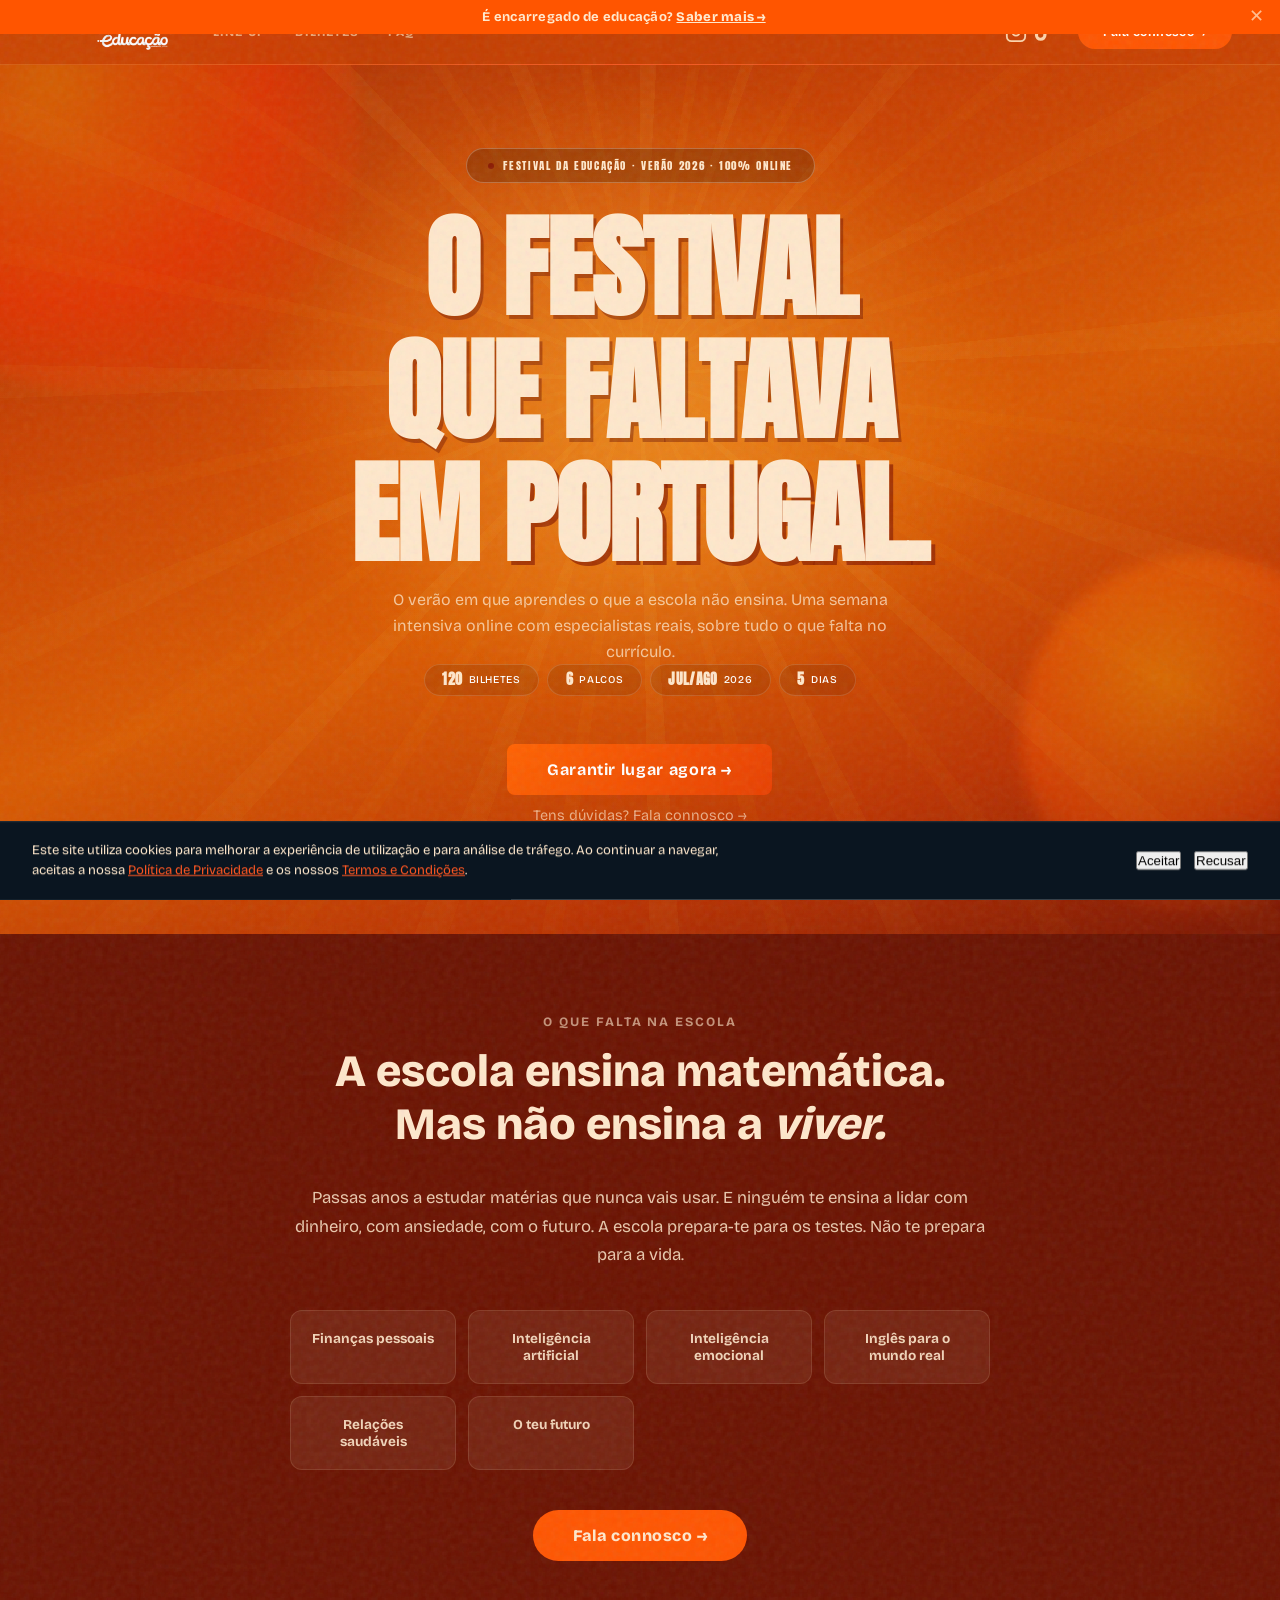
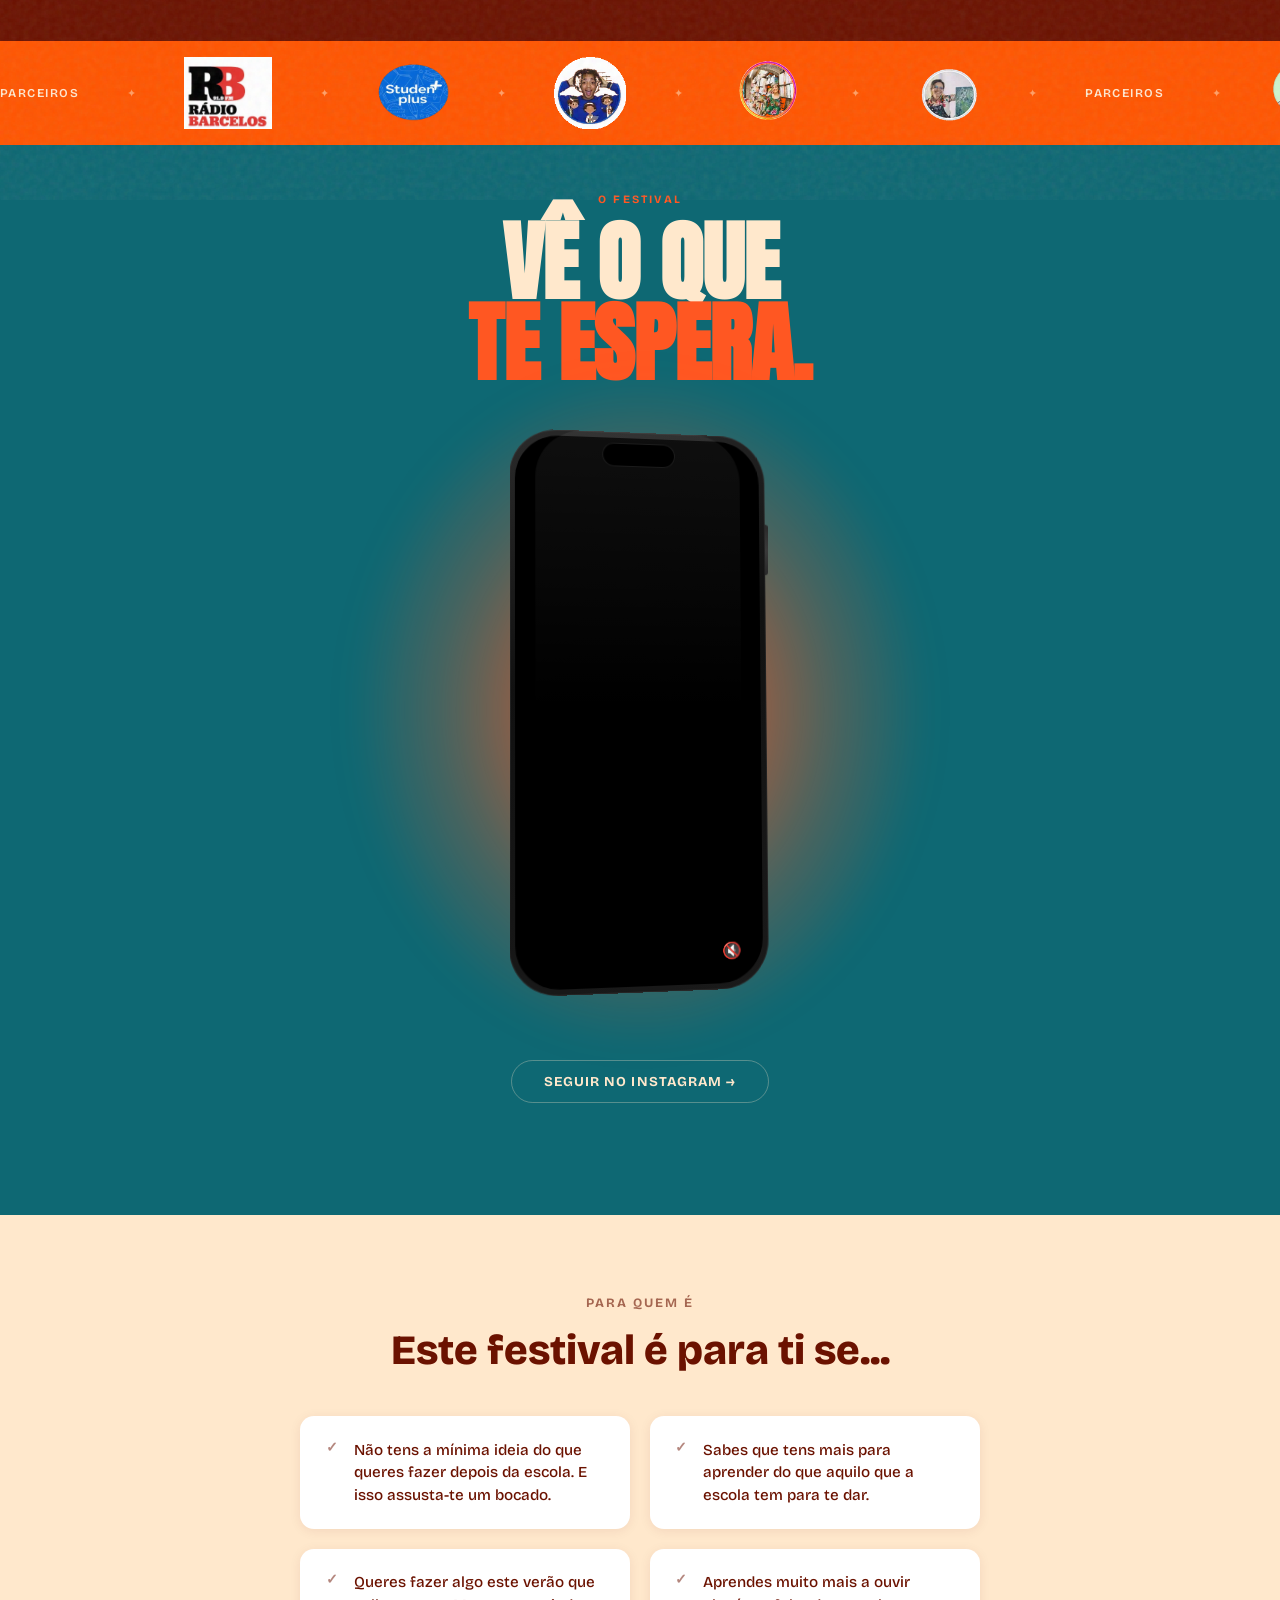
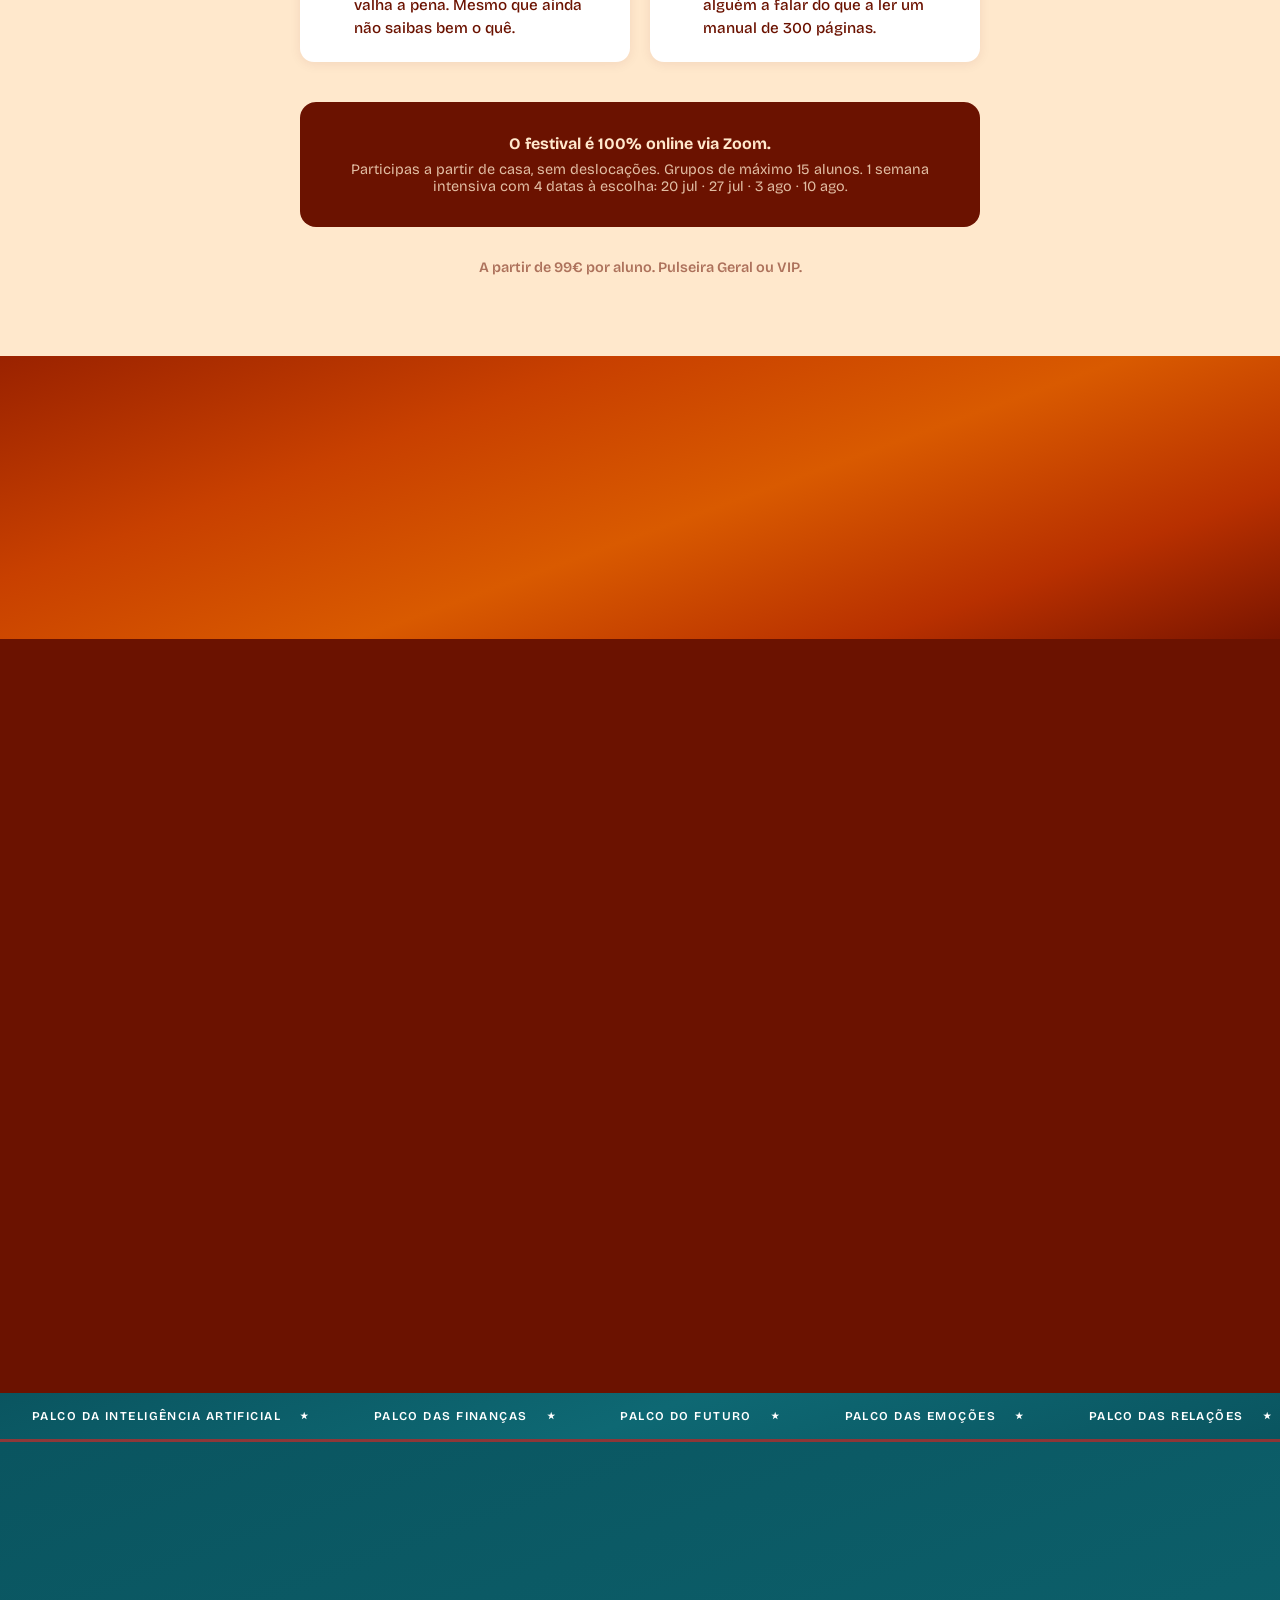
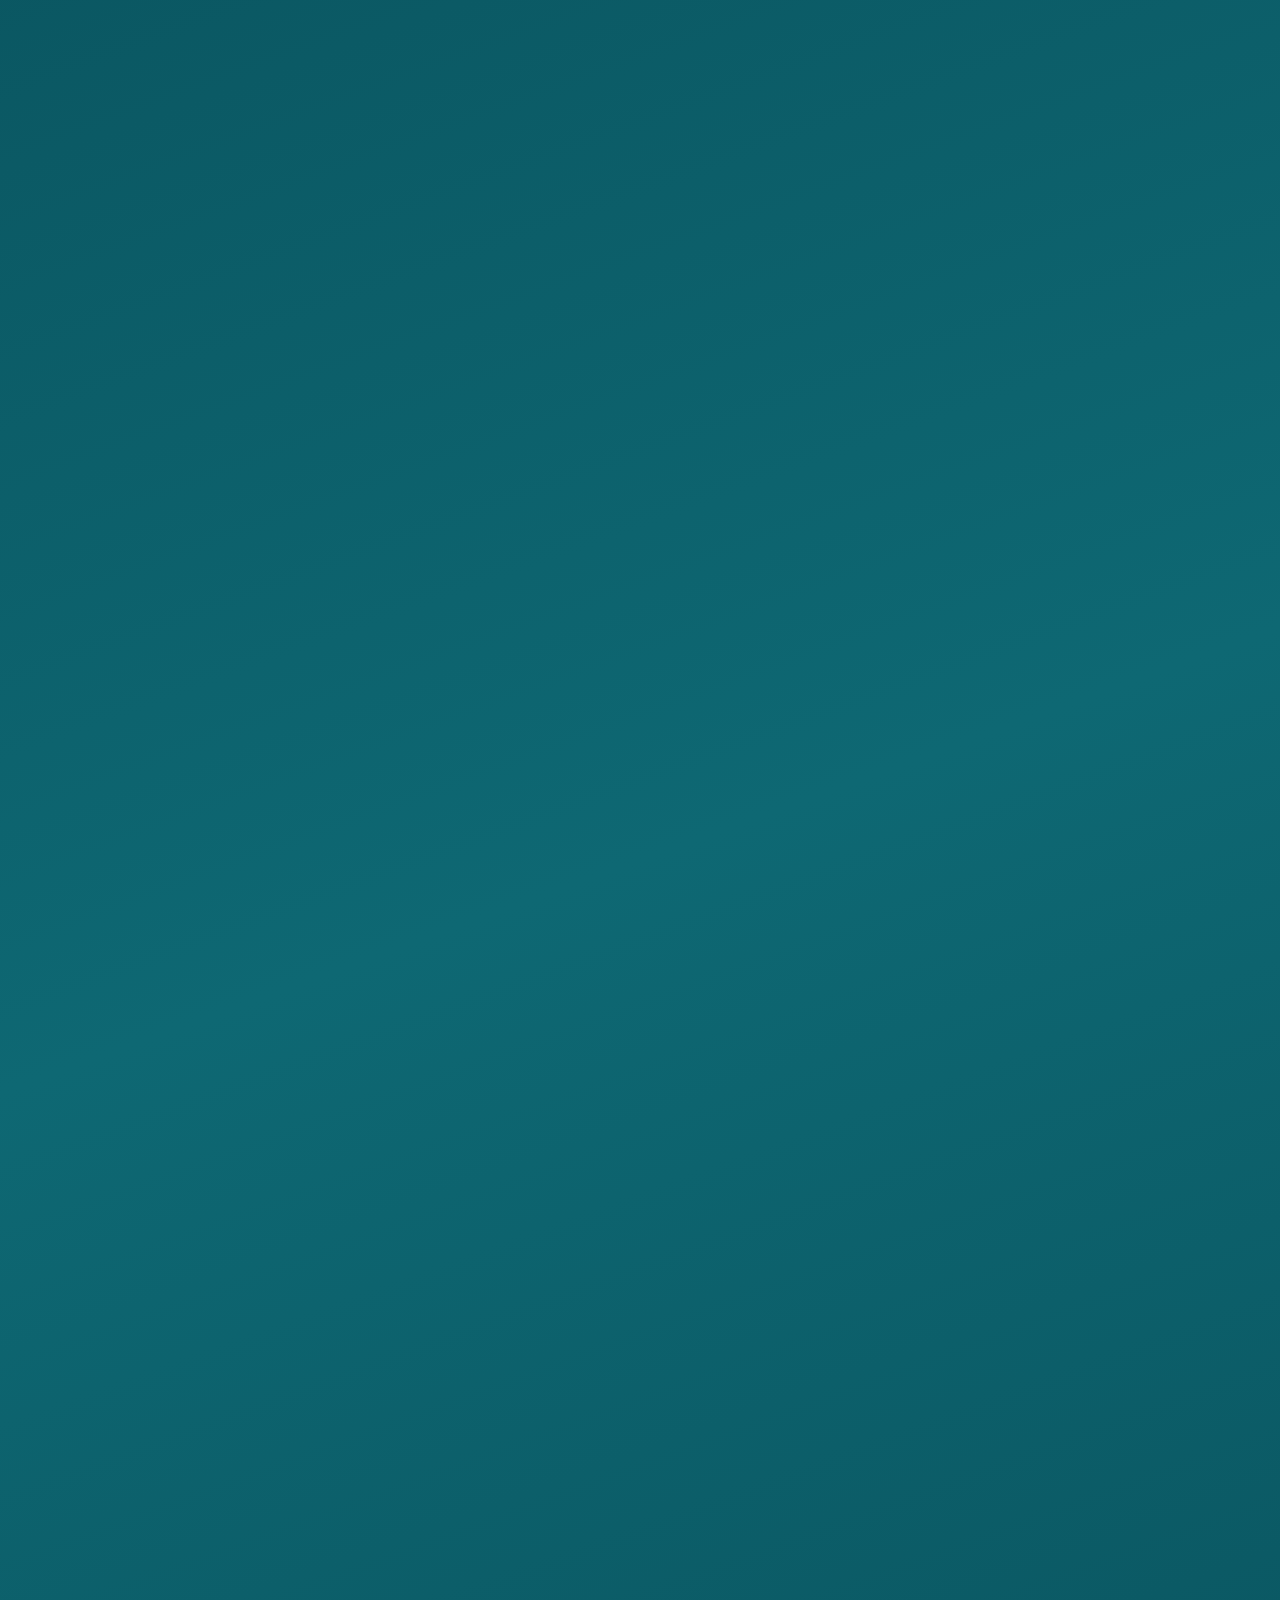
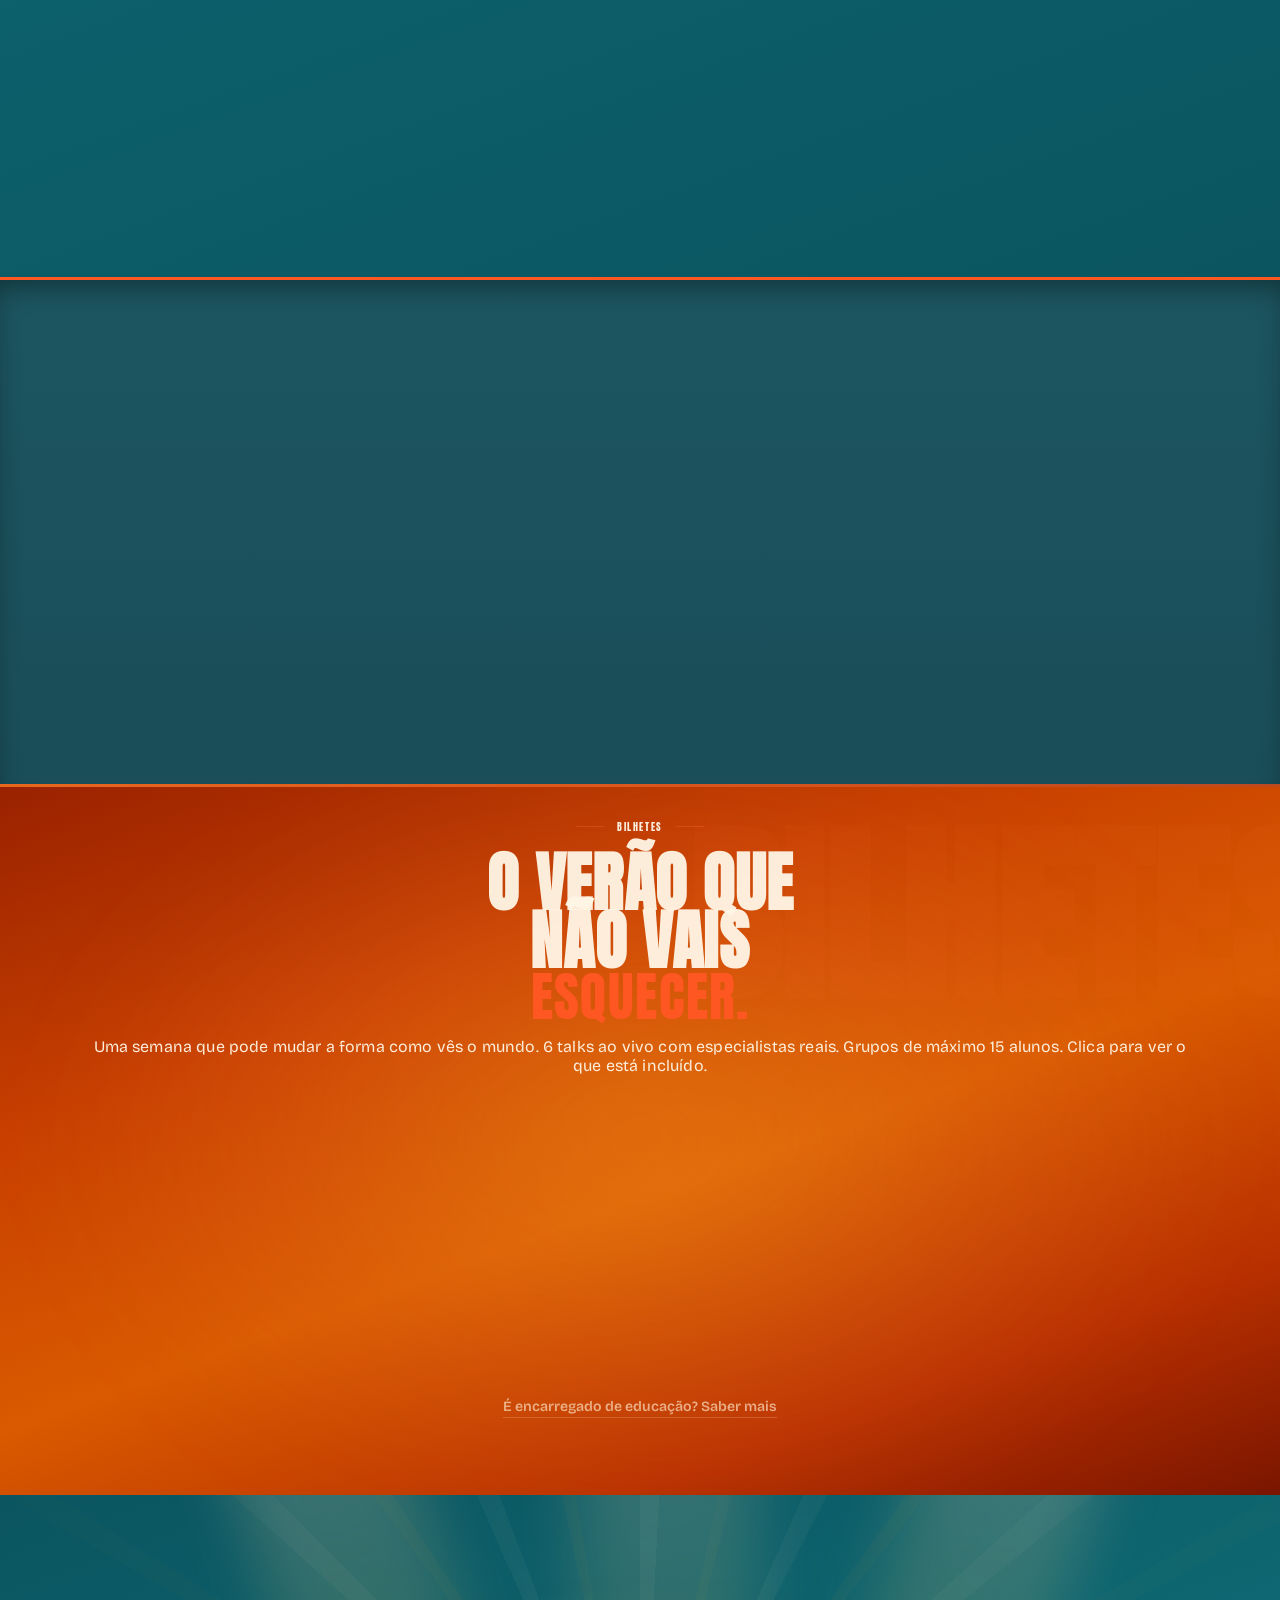
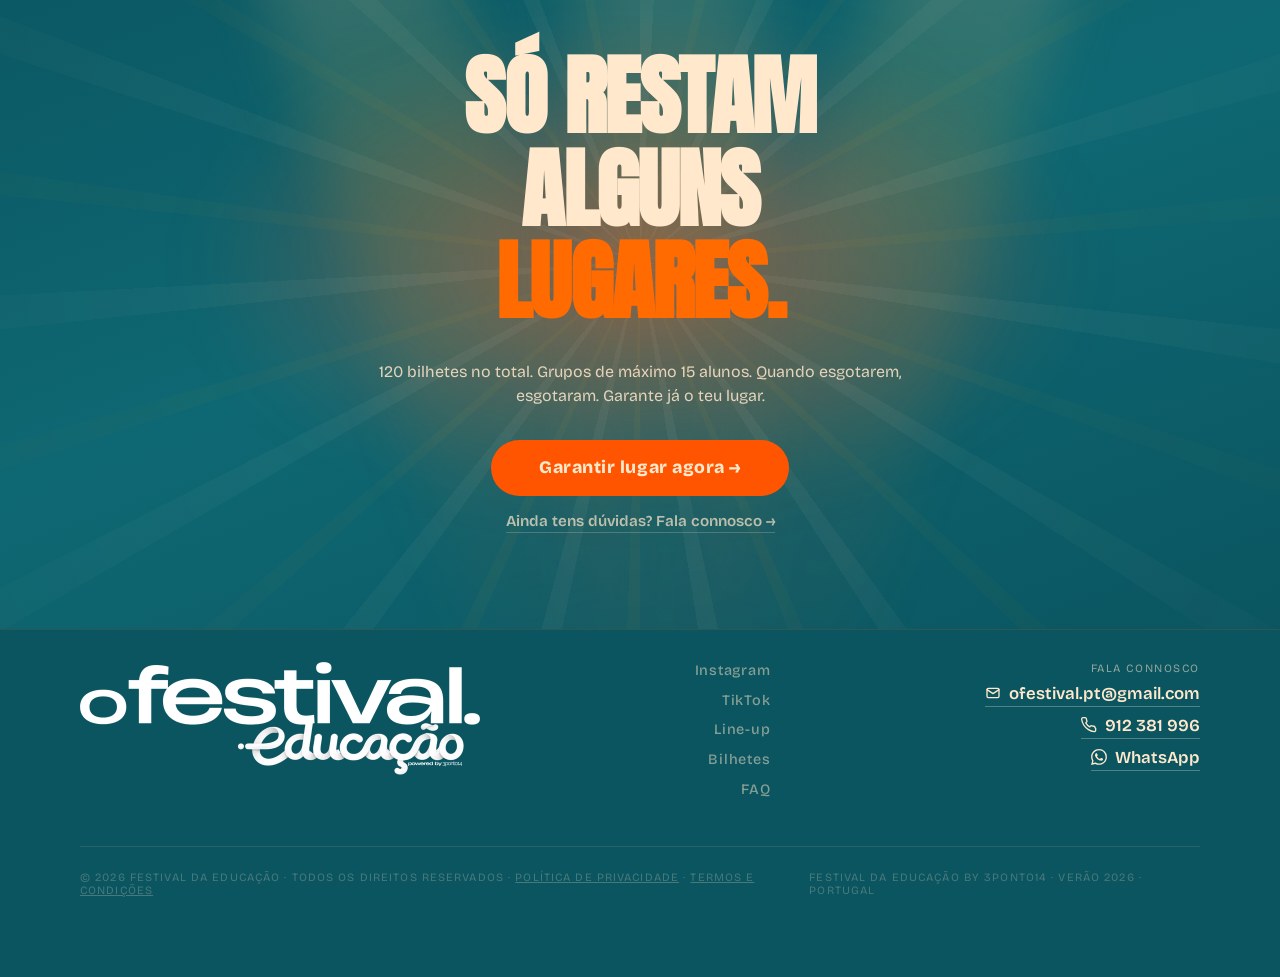
==== index.html @ 5fbe9ac7 "Ines Galvao: corrigir credencial e adicionar ao Dia 5 do cronograma Co-Authored-By: Claude Opus 4.8 " ====
<html lang="pt">
<head>
<meta charset="UTF-8">
<meta name="viewport" content="width=device-width, initial-scale=1.0, viewport-fit=cover">
<title>Festival da Educação</title>

<!-- Open Graph / redes sociais -->
<meta property="og:type" content="website">
<meta property="og:title" content="Festival da Educação">
<meta property="og:description" content="O festival de educação online para jovens do 7.º ao 12.º ano. 5 dias, 6 palcos, via Zoom. Verão 2026.">
<meta property="og:image" content="https://images.unsplash.com/photo-1493676304819-0d7a8d026dcf?w=1200&q=80">
<meta property="og:url" content="https://minimbafalso.pt">
<meta property="og:locale" content="pt_PT">
<meta property="og:site_name" content="Festival da Educação">

<!-- Twitter Card -->
<meta name="twitter:card" content="summary_large_image">
<meta name="twitter:title" content="Festival da Educação">
<meta name="twitter:description" content="O festival de educação online para jovens do 7.º ao 12.º ano. 5 dias, 6 palcos, via Zoom. Verão 2026.">
<meta name="twitter:image" content="https://images.unsplash.com/photo-1493676304819-0d7a8d026dcf?w=1200&q=80">
<meta name="twitter:creator" content="@ofestival.pt">

<!-- SEO -->
<meta name="description" content="Festival da Educação. 5 dias de aulas online para jovens do 7.º ao 12.º ano. Verão 2026.">
<meta name="keywords" content="festival educação, MBA, workshop, aprendizagem prática, verão, Portugal, conferências">
<meta name="author" content="Festival da Educação">
<meta name="theme-color" content="#FF5722">
<meta name="robots" content="index, follow, max-snippet:-1, max-image-preview:large, max-video-preview:-1">
<meta name="language" content="Portuguese">
<meta name="revisit-after" content="7 days">


<!-- Alternate language links -->
<link rel="alternate" hreflang="pt-PT" href="https://minimbafalso.pt/">
<link rel="alternate" hreflang="pt" href="https://minimbafalso.pt/">

<!-- Canonical URL -->
<link rel="canonical" href="https://minimbafalso.pt/">
<link rel="sitemap" type="application/xml" href="/sitemap.xml">

<!-- Favicon -->
<link rel="icon" type="image/png" href="favicon.png">
<link rel="apple-touch-icon" href="favicon.png">

<!-- Structured Data - Schema.org Event -->
<script type="application/ld+json">
{
  "@context": "https://schema.org",
  "@type": "Event",
  "name": "Festival da Educação",
  "description": "O festival de educação para jovens do 7.º ao 12.º ano. 5 dias de aulas, workshops e convidados especiais.",
  "url": "https://minimbafalso.pt/",
  "image": "https://images.unsplash.com/photo-1493676304819-0d7a8d026dcf?w=1200&q=80",
  "startDate": "2026-07-20",
  "endDate": "2026-08-14",
  "eventStatus": "https://schema.org/EventScheduled",
  "eventAttendanceMode": "https://schema.org/OnlineEventAttendanceMode",
  "location": {
    "@type": "VirtualLocation",
    "url": "https://zoom.us"
  },
  "organizer": {
    "@type": "Organization",
    "name": "Festival da Educação",
    "url": "https://minimbafalso.pt/"
  },
  "offers": [
    {
      "@type": "Offer",
      "name": "Pulseira Geral",
      "url": "https://forms.gle/EdxyNhv4k7qgLFpBA",
      "price": "99",
      "priceCurrency": "EUR",
      "availability": "https://schema.org/InStock",
      "validFrom": "2026-01-01"
    },
    {
      "@type": "Offer",
      "name": "Pulseira VIP",
      "url": "https://forms.gle/EdxyNhv4k7qgLFpBA",
      "price": "150",
      "priceCurrency": "EUR",
      "availability": "https://schema.org/InStock",
      "validFrom": "2026-01-01"
    }
  ]
}
</script>

<!-- Structured Data - Organization -->
<script type="application/ld+json">
{
  "@context": "https://schema.org",
  "@type": "Organization",
  "name": "Festival da Educação",
  "url": "https://minimbafalso.pt/",
  "logo": "https://minimbafalso.pt/logo.png",
  "sameAs": [
    "https://www.instagram.com/ofestival.pt",
    "https://www.tiktok.com/@ofestival.pt"
  ],
  "contactPoint": {
    "@type": "ContactPoint",
    "contactType": "Customer Support",
    "email": "ofestival.pt@gmail.com"
  }
}
</script>

<!-- Structured Data - Website -->
<script type="application/ld+json">
{
  "@context": "https://schema.org",
  "@type": "WebSite",
  "name": "Festival da Educação",
  "url": "https://minimbafalso.pt/",
  "description": "O festival de educação para jovens do 7.º ao 12.º ano. 5 dias, 6 palcos, Verão 2026.",
  "potentialAction": {
    "@type": "SearchAction",
    "target": {
      "@type": "EntryPoint",
      "urlTemplate": "https://minimbafalso.pt/?q={search_term_string}"
    },
    "query-input": "required name=search_term_string"
  }
}
</script>


<!-- Performance Optimization -->
<link rel="dns-prefetch" href="https://fonts.googleapis.com">
<link rel="dns-prefetch" href="https://fonts.gstatic.com">
<link rel="preconnect" href="https://fonts.googleapis.com">
<link rel="preconnect" href="https://fonts.gstatic.com" crossorigin>
<!-- Fonts: apenas pesos usados + display=swap evita FOIT (flash of invisible text) -->
<link rel="preload" as="style" href="https://fonts.googleapis.com/css2?family=Anton&family=Bricolage+Grotesque:opsz,wght@12..96,300;12..96,400;12..96,700;12..96,800&display=swap">
<link href="https://fonts.googleapis.com/css2?family=Anton&family=Bricolage+Grotesque:opsz,wght@12..96,300;12..96,400;12..96,700;12..96,800&display=swap" rel="stylesheet">

<!-- Google Analytics 4 -->
<script async src="https://www.googletagmanager.com/gtag/js?id=G-QYZ60YSXZC"></script>
<script>
  window.dataLayer = window.dataLayer || [];
  function gtag(){dataLayer.push(arguments);}
  gtag('js', new Date());
  gtag('config', 'G-QYZ60YSXZC');
</script>

<style>:root{--cream:#FFE8CC;--burnt:#FF5722;--lust:#8B1A00;--lagoon:#8B1A00;--yellow:#FFE8CC;--pearl:#8B1A00;--teal-light:#3AACBA;--dark:#6B1200;--white:#FFE8CC;--ease-out-expo:cubic-bezier(0.16,1,0.3,1);--ease-spring:cubic-bezier(0.34,1.56,0.64,1);}*,*::before,*::after{margin:0;padding:0;box-sizing:border-box;}.skip-link{position:absolute;top:-100%;left:1rem;background:var(--burnt);color:var(--cream);padding:0.5rem 1rem;border-radius:0 0 8px 8px;font-size:0.85rem;font-weight:700;text-decoration:none;z-index:99999;transition:top 0.2s;}.skip-link:focus{top:0;}html{scroll-behavior:smooth;}body{padding-bottom:0;font-family:'Bricolage Grotesque',sans-serif;background:#8B1A00;color:#FFE8CC;overflow-x:hidden;-webkit-font-smoothing:antialiased;}body::before{content:'';position:fixed;inset:-100%;width:300%;height:300%;will-change:transform;background-image:url("data:image/svg+xml,%3Csvg viewBox='0 0 512 512' xmlns='http://www.w3.org/2000/svg'%3E%3Cfilter id='n'%3E%3CfeTurbulence type='fractalNoise' baseFrequency='0.8' numOctaves='4' stitchTiles='stitch'/%3E%3C/filter%3E%3Crect width='100%25' height='100%25' filter='url(%23n)'/%3E%3C/svg%3E");opacity:0.09;pointer-events:none;z-index:9999;animation:grain 0.4s steps(3) infinite;}@keyframes grain{0%{transform:translate(0,0);}33%{transform:translate(-2%,1%);}66%{transform:translate(1%,-2%);}100%{transform:translate(-1%,2%);}}.spotlight{position:absolute;bottom:0;width:2px;height:60vh;transform-origin:bottom center;pointer-events:none;z-index:1;}.spotlight::after{content:'';position:absolute;bottom:0;left:50%;transform:translateX(-50%);width:0;height:0;border-left:60px solid transparent;border-right:60px solid transparent;border-bottom:60vh solid transparent;}.spotlight-1{left:10%;animation:swingBeam1 12s ease-in-out infinite;}.spotlight-1::after{border-bottom-color:rgba(254,126,60,0.09);}.spotlight-2{left:25%;animation:swingBeam2 9s ease-in-out infinite 1.5s;}.spotlight-2::after{border-bottom-color:rgba(228,32,27,0.08);}.spotlight-3{right:20%;animation:swingBeam1 11s ease-in-out infinite 3s;}.spotlight-3::after{border-bottom-color:rgba(14,104,115,0.1);}.spotlight-4{right:8%;animation:swingBeam2 14s ease-in-out infinite 0.8s;}.spotlight-4::after{border-bottom-color:rgba(254,126,60,0.07);}@keyframes swingBeam1{0%,100%{transform:rotate(-15deg);}50%{transform:rotate(10deg);}}@keyframes swingBeam2{0%,100%{transform:rotate(8deg);}50%{transform:rotate(-18deg);}}nav{position:fixed;top:0;left:0;right:0;z-index:500;display:flex;align-items:center;justify-content:space-between;padding:0.9rem 3rem;background:#FF5722;border-bottom:1px solid rgba(255,120,0,0.15);transition:background 0.3s,padding 0.3s;}nav.scrolled{background:#FF5722;padding:0.7rem 3rem;}.nav-left{display:flex;align-items:center;gap:2.5rem;}.nav-links{display:flex;gap:1.8rem;align-items:center;}.nav-links a{font-family:'Bricolage Grotesque',sans-serif;font-weight:900;font-size:0.72rem;letter-spacing:0.1em;text-transform:uppercase;color:rgba(255,220,180,0.65);text-decoration:none;transition:color 0.2s;}.nav-links a:hover{color:rgba(255,220,180,1);}.nav-contacts{display:flex;gap:0.3rem;align-items:center;}.nav-contact-link{font-family:'Bricolage Grotesque',sans-serif;font-weight:500;font-size:0.7rem;letter-spacing:0.08em;color:rgba(255,220,180,0.95);text-decoration:none;display:flex;align-items:center;gap:0.4rem;transition:color 0.2s;}.nav-contact-link:hover{color:#FF6B00;}.nav-contact-link svg{width:22px;height:22px;opacity:1;transition:transform 0.2s,color 0.2s;}.nav-contact-link:hover svg{transform:scale(1.15);}.nav-logo{font-family:'Cormorant Garamond',serif;font-style:normal;font-weight:700;font-size:1.1rem;letter-spacing:0.01em;color:var(--cream);}.nav-logo .x{color:var(--burnt);font-weight:300;}.nav-pill{background:var(--burnt);color:var(--pearl);border:none;padding:0.65rem 1.6rem;border-radius:100px;font-family:'Bricolage Grotesque',sans-serif;font-weight:700;font-size:0.75rem;letter-spacing:0.04em;cursor:pointer;text-decoration:none;transition:background 0.25s,transform 0.2s var(--ease-spring),box-shadow 0.25s;}.hero{min-height:100vh;background:radial-gradient(ellipse 55% 65% at 50% 40%,rgba(255,170,40,0.45) 0%,transparent 55%),radial-gradient(ellipse 80% 90% at 50% 50%,rgba(220,80,0,0.3) 0%,transparent 70%),linear-gradient(160deg,#9A2200 0%,#C84000 30%,#D95A00 55%,#B83000 80%,#7A1500 100%);display:flex;flex-direction:column;align-items:center;justify-content:center;padding:6rem 4rem 4rem;position:relative;overflow:hidden;text-align:center;}.hero-marquee-bg{position:absolute;inset:0;display:flex;flex-direction:column;justify-content:center;gap:0;overflow:hidden;pointer-events:none;z-index:0;}.hero-marquee-track{display:flex;white-space:nowrap;font-family:'Anton',sans-serif;font-size:clamp(4rem,10vw,9rem);font-weight:900;text-transform:uppercase;color:rgba(255,240,224,0.13);letter-spacing:0.02em;line-height:1;animation:marqueeLeft 18s linear infinite;}.hero-marquee-track--2{animation:marqueeRight 22s linear infinite;color:rgba(255,160,60,0.12);}.hero-marquee-track span{padding-right:3rem;}@keyframes marqueeLeft{from{transform:translateX(0);}to{transform:translateX(-50%);}}@keyframes marqueeRight{from{transform:translateX(-50%);}to{transform:translateX(0);}}.hero-sunburst{position:absolute;top:38%;left:50%;transform:translate(-50%,-50%);width:190vw;height:190vw;background:conic-gradient(from 0deg,rgba(255,210,80,0.07) 0deg 3deg,transparent 3deg 9deg,rgba(255,180,40,0.05) 9deg 11deg,transparent 11deg 18deg,rgba(255,210,80,0.06) 18deg 20deg,transparent 20deg 28deg,rgba(255,180,40,0.05) 28deg 30deg,transparent 30deg 39deg,rgba(255,210,80,0.07) 39deg 42deg,transparent 42deg 50deg,rgba(255,180,40,0.05) 50deg 52deg,transparent 52deg 61deg,rgba(255,210,80,0.06) 61deg 64deg,transparent 64deg 73deg,rgba(255,180,40,0.05) 73deg 75deg,transparent 75deg 84deg,rgba(255,210,80,0.07) 84deg 87deg,transparent 87deg 96deg,rgba(255,180,40,0.05) 96deg 98deg,transparent 98deg 107deg,rgba(255,210,80,0.06) 107deg 110deg,transparent 110deg 119deg,rgba(255,180,40,0.05) 119deg 121deg,transparent 121deg 130deg,rgba(255,210,80,0.07) 130deg 133deg,transparent 133deg 142deg,rgba(255,180,40,0.05) 142deg 144deg,transparent 144deg 153deg,rgba(255,210,80,0.06) 153deg 156deg,transparent 156deg 165deg,rgba(255,180,40,0.05) 165deg 167deg,transparent 167deg 176deg,rgba(255,210,80,0.07) 176deg 179deg,transparent 179deg 188deg,rgba(255,180,40,0.05) 188deg 190deg,transparent 190deg 199deg,rgba(255,210,80,0.06) 199deg 202deg,transparent 202deg 211deg,rgba(255,180,40,0.05) 211deg 213deg,transparent 213deg 222deg,rgba(255,210,80,0.07) 222deg 225deg,transparent 225deg 234deg,rgba(255,180,40,0.05) 234deg 236deg,transparent 236deg 245deg,rgba(255,210,80,0.06) 245deg 248deg,transparent 248deg 257deg,rgba(255,180,40,0.05) 257deg 259deg,transparent 259deg 268deg,rgba(255,210,80,0.07) 268deg 271deg,transparent 271deg 280deg,rgba(255,180,40,0.05) 280deg 282deg,transparent 282deg 291deg,rgba(255,210,80,0.06) 291deg 294deg,transparent 294deg 303deg,rgba(255,180,40,0.05) 303deg 305deg,transparent 305deg 314deg,rgba(255,210,80,0.07) 314deg 317deg,transparent 317deg 326deg,rgba(255,180,40,0.05) 326deg 328deg,transparent 328deg 337deg,rgba(255,210,80,0.06) 337deg 340deg,transparent 340deg 349deg,rgba(255,180,40,0.05) 349deg 351deg,transparent 351deg 360deg);animation:sunburstSpin 60s linear infinite;pointer-events:none;z-index:0;will-change:transform;contain:layout style;mask-image:radial-gradient(ellipse 65% 65% at 50% 50%,black 20%,transparent 70%);-webkit-mask-image:radial-gradient(ellipse 65% 65% at 50% 50%,black 20%,transparent 70%);}@keyframes sunburstSpin{to{transform:translate(-50%,-50%) rotate(360deg);}}.hero-spotlight{position:absolute;pointer-events:none;z-index:0;}.hero-spotlight--1{width:80vw;height:80vw;top:50%;left:50%;transform:translate(-50%,-58%);background:radial-gradient(ellipse at 50% 50%,rgba(255,200,70,0.2) 0%,rgba(255,130,0,0.06) 45%,transparent 68%);filter:blur(25px);animation:glowPulse 6s ease-in-out infinite;}.hero-spotlight--2{width:45vw;height:55vh;top:0;left:10%;background:radial-gradient(ellipse at 50% 0%,rgba(255,150,40,0.12) 0%,transparent 65%);filter:blur(55px);animation:spotDrift 9s ease-in-out infinite;}.hero-spotlight--3{width:38vw;height:50vh;top:0;right:8%;background:radial-gradient(ellipse at 50% 0%,rgba(190,50,0,0.15) 0%,transparent 65%);filter:blur(55px);animation:spotDrift 11s ease-in-out infinite reverse;}@keyframes glowPulse{0%,100%{opacity:0.7;}50%{opacity:1;}}@keyframes spotDrift{0%,100%{transform:translateX(0);opacity:0.75;}50%{transform:translateX(25px);opacity:1;}}.deco-circle{position:absolute;border-radius:50%;pointer-events:none;animation:floatCircle 8s ease-in-out infinite;}.deco-c1{width:520px;height:520px;top:-160px;left:-160px;background:radial-gradient(circle at 40% 40%,#FF8C00 0%,#FF3300 50%,transparent 80%);opacity:0.55;filter:blur(6px);animation-delay:0s;border:none;}.deco-c2{width:360px;height:360px;bottom:20px;right:-100px;background:radial-gradient(circle at 40% 35%,#FFB300 0%,#FF5500 50%,transparent 80%);opacity:0.4;filter:blur(8px);animation-delay:-3s;border:none;}@keyframes floatCircle{0%,100%{transform:translateY(0);}50%{transform:translateY(-12px);}}.hero-content{position:relative;z-index:2;max-width:900px;will-change:auto;}.hero-badge{display:inline-flex;align-items:center;gap:0.6rem;background:rgba(0,0,0,0.2);border:1px solid rgba(255,255,255,0.25);color:var(--yellow);border-radius:100px;padding:0.5rem 1.3rem;font-family:'Bricolage Grotesque',sans-serif;font-weight:600;font-size:0.68rem;letter-spacing:0.12em;text-transform:uppercase;margin-bottom:2.2rem;opacity:0;animation:popIn 0.6s 0.1s var(--ease-spring) forwards;}.hero-badge .dot{width:6px;height:6px;background:var(--lust);border-radius:50%;animation:pulse 2s ease infinite;}@keyframes pulse{0%,100%{opacity:1;transform:scale(1);}50%{opacity:0.6;transform:scale(0.8);}}@keyframes popIn{from{opacity:0;transform:scale(0.85) translateY(12px);}to{opacity:1;transform:scale(1) translateY(0);}}.hero-title{font-family:'Anton',sans-serif;font-weight:400;font-size:clamp(1.2rem,2.8vw,1.8rem);line-height:1.5;letter-spacing:0.15em;text-transform:uppercase;color:rgba(255,240,224,0.7);margin-bottom:0.6rem;opacity:0;animation:slideUp 0.4s 0s var(--ease-out-expo) forwards;}.hero-title .hero-keyword{display:block;font-family:'Anton',sans-serif;font-weight:900;font-size:clamp(4rem,10vw,8rem);line-height:0.95;letter-spacing:-0.02em;text-transform:uppercase;color:var(--cream);margin:0.15em 0;}.hero-title .hero-keyword--outline{-webkit-text-stroke:2.5px var(--yellow);color:transparent;}.hero-title .hero-keyword--teal{color:var(--teal-light);}.hero-title .stroke{-webkit-text-stroke:2.5px var(--burnt);color:transparent;}.hero-title .teal-word{color:var(--teal-light);}@keyframes slideUp{from{opacity:0;transform:translateY(48px);}to{opacity:1;transform:translateY(0);}}.hero-sub-line{font-family:'Anton',sans-serif !important;font-style:normal;font-weight:300;font-size:clamp(1rem,2.2vw,1.3rem);color:rgba(255,240,224,0.55);margin-bottom:3rem;line-height:1.6;letter-spacing:0.01em;opacity:0;animation:slideUp 0.4s 0.05s var(--ease-out-expo) forwards;}.hero-meta{display:flex;align-items:center;justify-content:center;gap:0.5rem;margin-bottom:3rem;opacity:0;animation:slideUp 0.4s 0.1s var(--ease-out-expo) forwards;flex-wrap:wrap;max-width:600px;margin-left:auto;margin-right:auto;}.meta-item{display:inline-flex;align-items:center;gap:0.4rem;padding:0.5rem 1.1rem;border-radius:100px;border:1px solid rgba(255,255,255,0.15);background:rgba(0,0,0,0.1);backdrop-filter:blur(6px);transition:all 0.3s;}.meta-item:hover{border-color:rgba(255,213,62,0.4);background:rgba(0,0,0,0.18);}.meta-num{font-family:'Anton',sans-serif;font-weight:900;font-size:0.85rem;letter-spacing:0.01em;color:var(--yellow);line-height:1;}.meta-lbl{font-size:0.65rem;font-weight:500;letter-spacing:0.06em;text-transform:uppercase;color:rgba(255,240,224,0.55);}.hero-form{display:flex;flex-direction:column;gap:0.65rem;max-width:460px;margin:0 auto;opacity:0;animation:slideUp 0.4s 0.15s var(--ease-out-expo) forwards;}.hero-form input,.hero-form select{background:rgba(255,255,255,0.06);border:1.5px solid rgba(200,80,240,0.25);color:var(--cream);padding:0.95rem 1.2rem;font-family:'Bricolage Grotesque',sans-serif;font-size:0.88rem;border-radius:8px;outline:none;transition:background 0.2s,border-color 0.2s,box-shadow 0.2s;-webkit-appearance:none;}.hero-form input::placeholder{color:rgba(255,240,224,0.3);}.hero-form select{color:rgba(255,240,224,0.4);cursor:pointer;}.hero-form select option{background:var(--pearl);color:var(--cream);}.hero-form input:focus,.hero-form select:focus{background:rgba(255,255,255,0.1);border-color:var(--burnt);box-shadow:0 0 0 3px rgba(200,80,240,0.2);}.btn-dark{touch-action:manipulation;will-change:transform;contain:layout style;background:transparent;border:none;color:#ffffff;padding:1.05rem 1.5rem;font-family:'Bricolage Grotesque',sans-serif;font-weight:700;font-size:0.88rem;letter-spacing:0.04em;cursor:pointer;transition:background 0.25s,transform 0.2s var(--ease-spring),box-shadow 0.25s;border-radius:8px;}.btn-dark:hover{background:#ffffff;color:#7A1800;transform:translateY(-2px);box-shadow:0 8px 24px rgba(0,0,0,0.2);}.form-note{font-size:0.68rem;color:rgba(255,240,224,0.25);letter-spacing:0.02em;}.success-msg{display:none;background:var(--lagoon);color:var(--white);padding:1rem 1.5rem;font-family:'Bricolage Grotesque',sans-serif;font-weight:600;font-size:0.85rem;letter-spacing:0.02em;text-align:center;border-radius:8px;}.marquee-wrap{background:#0F0700;overflow:hidden;padding:1rem 0;}.marquee-track{display:flex;width:max-content;animation:marquee 32s linear infinite;}.marquee-item{display:flex;align-items:center;gap:1.2rem;padding:0 2rem;font-family:'Bricolage Grotesque',sans-serif;font-weight:600;font-size:0.75rem;letter-spacing:0.12em;text-transform:uppercase;color:rgba(255,200,120,0.8);white-space:nowrap;}.marquee-item .star{color:rgba(255,140,40,0.6);font-size:0.55rem;}@keyframes marquee{from{transform:translateX(0);}to{transform:translateX(-50%);}}.marquee-wrap--reverse{background:#FF5500;border-top:none;}.marquee-track--reverse{animation:marqueeReverse 40s linear infinite;}@keyframes marqueeReverse{from{transform:translateX(-50%);}to{transform:translateX(0);}}.marquee-item--dark{color:rgba(255,240,220,0.95);}.marquee-item--dark .star{color:rgba(255,220,180,0.6);font-size:0.55rem;}.section-problem{color:#2A1A00;background:radial-gradient(ellipse 80% 60% at 15% 30%,rgba(255,255,200,0.4) 0%,transparent 60%),radial-gradient(ellipse 70% 50% at 90% 70%,rgba(255,45,135,0.2) 0%,transparent 55%),radial-gradient(ellipse 60% 40% at 50% 0%,rgba(255,233,0,0.3) 0%,transparent 50%),linear-gradient(160deg,#FFE900 0%,#FFD53E 50%,#FFE900 100%);border-bottom:2px solid rgba(200,80,240,0.15);padding:8rem 5rem;position:relative;overflow:hidden;}.section-problem::before{content:'PORQUÊ?';position:absolute;right:-1rem;top:50%;transform:translateY(-50%) rotate(90deg);font-family:'Anton',sans-serif;font-weight:900;font-size:8rem;color:rgba(254,126,60,0.04);letter-spacing:0.05em;pointer-events:none;white-space:nowrap;}.prob-inner{max-width:1280px;margin:0 auto;display:grid;grid-template-columns:1fr 1fr;gap:8rem;align-items:center;}.eyebrow{font-family:'Bricolage Grotesque',sans-serif;font-weight:600;font-size:0.65rem;letter-spacing:0.22em;text-transform:uppercase;color:var(--burnt);margin-bottom:1.6rem;display:flex;align-items:center;gap:0.8rem;}.eyebrow::before{content:'';display:inline-block;width:22px;height:1.5px;background:var(--burnt);}.big-title{font-family:'Anton',sans-serif;font-weight:900;font-size:clamp(2.5rem,4vw,4rem);line-height:1.0;letter-spacing:-0.03em;text-transform:uppercase;color:var(--cream);margin-bottom:1.8rem;}.big-title em{font-family:'Anton',sans-serif;font-style:normal;font-weight:400;font-size:0.72em;color:var(--burnt);text-transform:none;display:block;letter-spacing:-0.01em;}.body-text{font-size:0.95rem;font-weight:300;line-height:1.9;color:rgba(255,240,224,0.5);}.body-text p{margin-bottom:1.1rem;}.body-text strong{color:var(--cream);font-weight:700;}.data-cards{display:flex;flex-direction:column;gap:0;}.data-card{border:1.5px solid rgba(254,126,60,0.1);border-bottom:none;padding:2rem 2rem;background:rgba(255,240,224,0.03);transition:background 0.3s,transform 0.3s var(--ease-out-expo);position:relative;overflow:hidden;}.data-card::before{content:'';position:absolute;left:0;top:0;bottom:0;width:3px;background:var(--burnt);transform:scaleY(0);transform-origin:bottom;transition:transform 0.35s var(--ease-out-expo);}.data-card:last-child{border-bottom:1.5px solid rgba(254,126,60,0.1);}.data-card:hover{background:rgba(254,126,60,0.06);}.data-card:hover::before{transform:scaleY(1);}.data-num{font-family:'Anton',sans-serif;font-weight:900;font-size:3.2rem;letter-spacing:-0.04em;line-height:1;color:var(--burnt);}.data-text{font-size:0.82rem;font-weight:300;color:rgba(255,240,224,0.35);line-height:1.6;margin-top:0.35rem;}.section-modules{background:radial-gradient(ellipse 80% 60% at 5% 40%,rgba(58,172,186,0.5) 0%,transparent 60%),radial-gradient(ellipse 60% 50% at 90% 20%,rgba(255,213,62,0.25) 0%,transparent 55%),radial-gradient(ellipse 50% 40% at 50% 95%,rgba(254,126,60,0.3) 0%,transparent 55%),linear-gradient(135deg,#0A6B75 0%,#0E6873 50%,#085560 100%);border-bottom:2px solid rgba(254,126,60,0.1);padding:8rem 5rem;}.mods-header{text-align:center;margin-bottom:4.5rem;max-width:1280px;margin-left:auto;margin-right:auto;}.mods-header .big-title{color:var(--cream);margin-bottom:0.8rem;}.section-desc{font-size:0.95rem;font-weight:400;font-style:normal;color:rgba(255,240,224,0.38);font-family:'Anton',sans-serif;max-width:440px;margin:0.8rem auto 0;line-height:1.75;}.mod-title{font-family:'Anton',sans-serif;font-weight:600;font-size:0.68rem;color:var(--burnt);letter-spacing:0.02em;margin-bottom:0.5rem;line-height:1.3;}.modules-grid{display:grid;grid-template-columns:repeat(4,1fr);gap:1.2rem;max-width:1280px;margin:0 auto;}.mod-card{padding:0;background:rgba(255,255,255,0.04);border-radius:14px;border:1.5px solid rgba(255,255,255,0.10);transition:transform 0.35s var(--ease-out-expo),box-shadow 0.35s,border-color 0.3s;cursor:default;position:relative;overflow:hidden;display:flex;flex-direction:column;}.mod-card:nth-child(1){border-top:4px solid var(--burnt);}.mod-card:nth-child(2){border-top:4px solid var(--lust);}.mod-card:nth-child(3){border-top:4px solid var(--teal-light);}.mod-card:nth-child(4){border-top:4px solid #9B3FE8;}.mod-card:nth-child(5){border-top:4px solid var(--yellow);}.mod-card:nth-child(6){border-top:4px solid #FF6B35;}.mod-card-inner{padding:1.8rem 1.6rem 1.6rem;display:flex;flex-direction:column;flex:1;}.mod-num{position:absolute;bottom:1rem;right:1rem;font-family:'Anton',sans-serif;font-size:4.5rem;font-weight:900;line-height:1;pointer-events:none;z-index:0;opacity:0.3;transition:opacity 0.4s;}.mod-card:hover .mod-num{opacity:0.6;}.mod-card:nth-child(1) .mod-num{color:var(--burnt);text-shadow:0 0 24px rgba(254,126,60,0.9);}.mod-card:nth-child(2) .mod-num{color:var(--lust);text-shadow:0 0 24px rgba(228,32,27,0.9);}.mod-card:nth-child(3) .mod-num{color:var(--teal-light);text-shadow:0 0 24px rgba(58,172,186,0.9);}.mod-card:nth-child(4) .mod-num{color:#9B3FE8;text-shadow:0 0 24px rgba(155,63,232,0.9);}.mod-card:nth-child(5) .mod-num{color:var(--yellow);text-shadow:0 0 24px rgba(255,213,62,0.9);}.mod-card:nth-child(6) .mod-num{color:#FF6B35;text-shadow:0 0 24px rgba(255,107,53,0.9);}.mod-card:hover{transform:translateY(-5px);box-shadow:0 20px 48px rgba(0,0,0,0.45);border-color:rgba(255,255,255,0.22);}.mod-card > *,.mod-card-inner > *{position:relative;z-index:1;}.mod-card-inner{position:relative;z-index:1;flex:1;display:flex;flex-direction:column;}.mod-card:hover .mod-name{color:var(--burnt);}.mod-card:hover .mod-desc{color:rgba(255,240,224,0.75);}.mod-emoji{font-size:2.8rem;margin-bottom:1.2rem;display:block;transition:transform 0.3s var(--ease-spring);line-height:1;}.mod-card:hover .mod-emoji{transform:scale(1.15);}.mod-name{font-family:'Bricolage Grotesque',sans-serif;font-weight:700;font-size:0.72rem;color:rgba(255,240,224,0.5);margin-bottom:0.3rem;transition:color 0.3s;letter-spacing:0.08em;text-transform:uppercase;padding-right:3rem;}.mod-desc{font-size:0.75rem;font-weight:300;color:rgba(255,240,224,0.38);line-height:1.65;transition:color 0.3s;flex:1;}.mod-prof{position:absolute;top:1rem;right:1rem;display:flex;gap:0.3rem;z-index:2;}.mod-prof span{width:36px;height:36px;border-radius:50%;background:rgba(255,255,255,0.12);border:1.5px solid rgba(255,255,255,0.25);display:flex;align-items:center;justify-content:center;font-size:0.6rem;font-weight:700;color:rgba(255,240,224,0.85);letter-spacing:0.03em;backdrop-filter:blur(4px);transition:background 0.3s,border-color 0.3s;}.mod-prof img{width:36px;height:36px;border-radius:50%;object-fit:cover;border:1.5px solid rgba(255,255,255,0.25);}.mod-card:hover .mod-prof span{background:rgba(255,255,255,0.22);border-color:rgba(255,255,255,0.5);}.mod-title{font-family:'Anton',sans-serif;font-weight:600;font-size:1.05rem;color:var(--pearl);margin-bottom:0.5rem;line-height:1.2;padding-right:2.8rem;}.mod-card:hover .mod-title{color:var(--pearl);}.mod-teacher{margin-top:1rem;font-size:0.7rem;font-weight:500;color:rgba(255,240,224,0.45);letter-spacing:0.04em;text-transform:uppercase;transition:color 0.3s;}.mod-card:hover .mod-teacher{color:rgba(255,240,224,0.7);}.section-audience{background:radial-gradient(ellipse 80% 60% at 80% 20%,rgba(255,45,135,0.4) 0%,transparent 55%),radial-gradient(ellipse 60% 50% at 10% 75%,rgba(200,80,240,0.25) 0%,transparent 55%),radial-gradient(ellipse 50% 40% at 50% 50%,rgba(180,20,80,0.2) 0%,transparent 60%),linear-gradient(160deg,#FF2D87 0%,#D01570 50%,#FF2D87 100%);border-bottom:2px solid rgba(200,80,240,0.15);padding:8rem 5rem;}.aud-inner{max-width:1280px;margin:0 auto;}.aud-grid{display:grid;grid-template-columns:repeat(2,1fr);gap:2rem;margin-top:3.5rem;}.aud-card{border:1.5px solid rgba(254,126,60,0.12);padding:3rem 2.8rem;position:relative;overflow:hidden;transition:all 0.4s var(--ease-out-expo);background:rgba(255,240,224,0.03);border-radius:16px;}.aud-card:hover{background:rgba(254,126,60,0.08);transform:translateY(-5px);box-shadow:0 20px 50px rgba(0,0,0,0.3);border-color:rgba(254,126,60,0.3);}.aud-grade{font-family:'Anton',sans-serif;font-weight:900;font-size:5.5rem;color:rgba(254,126,60,0.08);line-height:1;margin-bottom:0.4rem;letter-spacing:-0.05em;}.aud-name{font-family:'Bricolage Grotesque',sans-serif;font-weight:800;font-size:0.95rem;color:var(--cream);margin-bottom:1.2rem;text-transform:uppercase;letter-spacing:0.06em;}.aud-pains{list-style:none;display:flex;flex-direction:column;gap:0.6rem;}.aud-pains li{font-size:0.83rem;font-weight:300;color:rgba(255,240,224,0.45);display:flex;align-items:flex-start;gap:0.7rem;line-height:1.55;padding-bottom:0.6rem;border-bottom:1px solid rgba(254,126,60,0.07);}.aud-pains li:last-child{border-bottom:none;padding-bottom:0;}.aud-pains li::before{content:'→';color:var(--burnt);font-weight:700;flex-shrink:0;margin-top:0.02em;}.section-lineup{background:radial-gradient(ellipse 60% 50% at 20% 30%,rgba(254,126,60,0.3) 0%,transparent 55%),radial-gradient(ellipse 70% 60% at 80% 70%,rgba(255,213,62,0.15) 0%,transparent 55%),radial-gradient(ellipse 50% 40% at 50% 0%,rgba(14,104,115,0.25) 0%,transparent 50%),linear-gradient(180deg,#1A1A3E 0%,#12122A 60%,#1A1A3E 100%);padding:7rem 2rem;position:relative;overflow:hidden;}.fl-wrap{max-width:780px;margin:0 auto;text-align:center;}.fl-header{margin-bottom:4rem;}.fl-eyebrow{font-family:'Anton',sans-serif;font-weight:700;font-size:0.65rem;letter-spacing:0.25em;text-transform:uppercase;color:rgba(255,255,255,0.4);margin-bottom:1rem;}.fl-title{font-family:'Anton',sans-serif;font-weight:900;font-size:clamp(4rem,12vw,10rem);line-height:0.9;letter-spacing:-0.02em;margin-bottom:1rem;}.fl-sub{font-size:0.9rem;color:rgba(255,255,255,0.5);}.fl-week-label{font-family:'Anton',sans-serif;font-weight:800;font-size:0.62rem;letter-spacing:0.25em;text-transform:uppercase;color:rgba(255,255,255,0.4);margin:2.5rem 0 1.8rem;display:flex;align-items:center;justify-content:center;gap:0.8rem;}.fl-week-tag{background:var(--burnt);color:#fff;padding:0.2em 0.7em;border-radius:4px;font-size:0.58rem;letter-spacing:0.15em;}.fl-tier{font-family:'Anton',sans-serif;font-weight:800;text-transform:uppercase;letter-spacing:0.06em;line-height:1.15;color:var(--cream);margin-bottom:0.5rem;}.fl-tier--1{font-size:clamp(1.6rem,4vw,2.6rem);color:var(--yellow);}.fl-tier--2{font-size:clamp(1.1rem,2.8vw,1.7rem);}.fl-tier--3{font-size:clamp(0.85rem,2vw,1.15rem);color:rgba(255,255,255,0.6);}.fl-dot{color:var(--burnt);margin:0 0.3em;}.fl-artist{display:inline-block;cursor:default;transition:transform 0.18s ease,letter-spacing 0.18s ease,color 0.18s ease;position:relative;}.fl-tier--1 .fl-artist:hover{transform:translateY(-3px) scale(1.04);color:#fff;text-shadow:0 0 20px rgba(255,213,62,0.9),0 0 50px rgba(255,180,0,0.6);letter-spacing:0.1em;}.fl-tier--2 .fl-artist:hover{transform:translateY(-2px) scale(1.03);color:var(--yellow);text-shadow:0 0 12px rgba(255,213,62,0.7);}.fl-tier--3 .fl-artist:hover{transform:translateY(-1px);color:rgba(255,255,255,0.9);text-shadow:0 0 8px rgba(255,255,255,0.4);}.fl-themes{font-family:'Bricolage Grotesque',sans-serif;font-size:0.72rem;color:rgba(255,255,255,0.4);margin:0.8rem auto 0;max-width:600px;line-height:1.7;letter-spacing:0.02em;}.fl-daily{font-family:'Anton',sans-serif;font-weight:700;font-size:0.6rem;letter-spacing:0.2em;color:var(--teal-light);margin:1.2rem 0 0;opacity:0.8;}.fl-sep{width:60px;height:1px;background:rgba(255,255,255,0.15);margin:2.5rem auto;}.fl-footer-line{font-family:'Anton',sans-serif;font-weight:700;font-size:0.6rem;letter-spacing:0.22em;text-transform:uppercase;color:rgba(255,255,255,0.25);margin-top:3.5rem;}.fl-days{max-width:700px;margin:0 auto;text-align:left;}.fl-day-row{display:grid;grid-template-columns:80px 1fr 1fr;align-items:center;gap:1rem;padding:0.9rem 0;border-bottom:1px solid rgba(255,255,255,0.07);}.fl-day-row:last-child{border-bottom:none;}.fl-day-row--daily{opacity:0.6;}.fl-day-date{font-family:'Anton',sans-serif;font-weight:800;font-size:0.58rem;letter-spacing:0.15em;text-transform:uppercase;color:rgba(255,255,255,0.35);flex-shrink:0;}.fl-day-artist{display:flex;align-items:center;gap:0.75rem;}.fl-artist-photo{width:40px;height:40px;border-radius:50%;background:var(--burnt);display:flex;align-items:center;justify-content:center;font-family:'Anton',sans-serif;font-weight:800;font-size:0.65rem;color:#fff;flex-shrink:0;border:2px solid rgba(255,255,255,0.15);overflow:hidden;}.fl-artist-photo img{width:100%;height:100%;object-fit:cover;}.fl-artist-photo--duo{width:52px;background:none;border:none;gap:0;position:relative;}.fl-artist-photo--duo span{width:32px;height:32px;border-radius:50%;background:var(--burnt);display:flex;align-items:center;justify-content:center;font-family:'Anton',sans-serif;font-weight:800;font-size:0.55rem;color:#fff;border:2px solid rgba(18,18,42,0.9);flex-shrink:0;}.fl-artist-photo--duo span:last-child{margin-left:-10px;background:#0E6873;}.fl-artist-info{min-width:0;}.fl-artist-name{font-family:'Anton',sans-serif;font-weight:800;font-size:0.78rem;letter-spacing:0.05em;color:var(--cream);white-space:nowrap;overflow:hidden;text-overflow:ellipsis;}.fl-tag{display:inline-block;font-family:'Bricolage Grotesque',sans-serif;font-weight:700;font-size:0.58rem;letter-spacing:0.08em;text-transform:uppercase;padding:0.15em 0.55em;border-radius:4px;margin-top:0.25rem;}.fl-tag--financas{background:rgba(255,213,62,0.2);color:#FFD53E;}.fl-tag--mente{background:rgba(58,172,186,0.2);color:#3AACBA;}.fl-tag--digital{background:rgba(254,126,60,0.2);color:#FE7E3C;}.fl-tag--relacoes{background:rgba(228,32,27,0.2);color:#FF6B62;}.fl-tag--futuro{background:rgba(255,255,255,0.1);color:rgba(255,255,255,0.7);}.fl-tag--ia{background:rgba(58,172,186,0.25);color:#3AACBA;}.fl-tag--estudo{background:rgba(254,126,60,0.15);color:rgba(255,255,255,0.5);}.fl-day-title{font-family:'Bricolage Grotesque',sans-serif;font-size:0.78rem;color:rgba(255,255,255,0.4);font-style:italic;text-align:right;}@media (max-width:680px){.section-lineup{padding:5rem 1.5rem;}.fl-day-row{grid-template-columns:50px 1fr;}.fl-day-title{display:none;}.fl-artist-name{font-size:0.7rem;}}.section-countdown{background:radial-gradient(ellipse 80% 120% at 50% 50%,rgba(255,213,62,0.35) 0%,transparent 55%),radial-gradient(ellipse 60% 60% at 0% 50%,rgba(254,126,60,0.4) 0%,transparent 50%),radial-gradient(ellipse 60% 60% at 100% 50%,rgba(228,32,27,0.5) 0%,transparent 50%),linear-gradient(135deg,#B01008 0%,#E4201B 40%,#C84010 100%);padding:3.5rem 5rem;text-align:center;position:relative;overflow:hidden;}.section-countdown::before{content:'';position:absolute;inset:0;background:repeating-linear-gradient(-45deg,rgba(0,0,0,0.04) 0px,rgba(0,0,0,0.04) 1px,transparent 1px,transparent 12px);pointer-events:none;}.cd-ring{position:absolute;border-radius:50%;border:1.5px solid rgba(255,213,62,0.18);top:50%;left:50%;transform:translate(-50%,-50%) scale(0.3);animation:cdRingExpand 3s ease-out infinite;pointer-events:none;}.cd-ring:nth-child(2){animation-delay:1s;border-color:rgba(255,150,40,0.14);}.cd-ring:nth-child(3){animation-delay:2s;border-color:rgba(220,30,20,0.12);}@keyframes cdRingExpand{0%{transform:translate(-50%,-50%) scale(0.2);opacity:0.8;width:200px;height:200px;}100%{transform:translate(-50%,-50%) scale(1);opacity:0;width:900px;height:900px;}}.cd-bg-text{position:absolute;top:50%;left:50%;transform:translate(-50%,-50%);font-family:'Anton',sans-serif;font-size:clamp(6rem,22vw,16rem);font-weight:900;color:transparent;-webkit-text-stroke:1px rgba(255,213,62,0.08);white-space:nowrap;letter-spacing:-0.02em;pointer-events:none;user-select:none;z-index:0;animation:cdBgPulse 4s ease-in-out infinite alternate;}@keyframes cdBgPulse{0%{-webkit-text-stroke:1px rgba(255,213,62,0.06);}100%{-webkit-text-stroke:1px rgba(255,213,62,0.14);}}.cd-progress-bar{position:absolute;top:0;left:0;right:0;height:3px;background:linear-gradient(90deg,#E4201B,#FF8C00,#FFD53E,#FF8C00,#E4201B);background-size:200% 100%;animation:cdProgressShimmer 3s linear infinite;pointer-events:none;}@keyframes cdProgressShimmer{0%{background-position:0% 0%;}100%{background-position:200% 0%;}}.countdown-label{position:relative;z-index:2;font-family:'Bricolage Grotesque',sans-serif;font-weight:700;font-size:0.85rem;letter-spacing:0.28em;text-transform:uppercase;color:rgba(255,255,255,0.85);margin-bottom:2rem;}.countdown-digits{display:flex;align-items:center;justify-content:center;gap:0;position:relative;z-index:1;}.countdown-block{display:flex;flex-direction:column;align-items:center;padding:0 2.5rem;border-right:1px solid rgba(255,255,255,0.15);}.countdown-block:last-child{border-right:none;}.countdown-num{font-family:'Anton',sans-serif;font-weight:900;font-size:clamp(3.5rem,8vw,7rem);letter-spacing:-0.05em;color:#fff;line-height:1;text-shadow:0 0 4px #ffe44d,0 0 12px rgba(255,213,62,0.8),0 0 28px rgba(255,213,62,0.5),2px 2px 0px rgba(0,0,0,0.3);animation:neonPulse 2s ease-in-out infinite alternate;}.countdown-unit{font-family:'Bricolage Grotesque',sans-serif;font-weight:600;font-size:0.58rem;letter-spacing:0.2em;text-transform:uppercase;color:rgba(255,255,255,0.75);margin-top:0.5rem;}.section-cta{background:radial-gradient(ellipse 80% 60% at 50% 30%,rgba(255,213,62,0.25) 0%,transparent 60%),radial-gradient(ellipse 60% 50% at 5% 80%,rgba(58,172,186,0.3) 0%,transparent 55%),radial-gradient(ellipse 60% 50% at 95% 20%,rgba(254,126,60,0.35) 0%,transparent 55%),linear-gradient(160deg,#0A5560 0%,#0E6873 50%,#0A5560 100%);border-top:2px solid rgba(254,126,60,0.15);padding:5rem 5rem 5rem;text-align:center;position:relative;overflow:hidden;}.section-cta::before{content:'BILHETE';position:absolute;left:50%;top:50%;transform:translate(-50%,-50%);font-family:'Anton',sans-serif;font-weight:900;font-size:28rem;color:rgba(254,126,60,0.04);letter-spacing:-0.06em;pointer-events:none;line-height:1;}.cta-content{position:relative;z-index:1;}.cta-eyebrow{font-family:'Bricolage Grotesque',sans-serif;font-weight:600;font-size:0.65rem;letter-spacing:0.22em;text-transform:uppercase;color:rgba(0,229,255,0.6);margin-bottom:1.5rem;display:flex;align-items:center;justify-content:center;gap:0.8rem;}.cta-eyebrow::before,.cta-eyebrow::after{content:'';width:22px;height:1px;background:rgba(0,229,255,0.35);display:inline-block;}.cta-title{font-family:'Anton',sans-serif;font-weight:900;font-size:clamp(3.5rem,9vw,7.5rem);line-height:0.9;letter-spacing:-0.04em;text-transform:uppercase;color:var(--cream);margin-bottom:1.5rem;}.cta-title .outline-dark{-webkit-text-stroke:2.5px var(--burnt);color:transparent;}.cta-sub{font-family:'Anton',sans-serif;font-style:normal;font-weight:400;font-size:1rem;color:rgba(255,240,224,0.4);max-width:440px;margin:0 auto 2.5rem;line-height:1.8;}.cta-form{display:flex;gap:0;max-width:460px;margin:0 auto 0.8rem;border-radius:10px;overflow:hidden;box-shadow:0 8px 30px rgba(0,0,0,0.3);}.cta-form input{flex:1;background:rgba(255,255,255,0.08);border:none;color:var(--cream);padding:1.05rem 1.3rem;font-family:'Bricolage Grotesque',sans-serif;font-size:0.88rem;outline:none;transition:background 0.2s;}.cta-form input::placeholder{color:rgba(255,240,224,0.25);}.cta-form input:focus{background:rgba(255,240,224,0.12);}.cta-form .btn-dark{touch-action:manipulation;will-change:transform;contain:layout style;border-radius:0;padding:1.05rem 1.6rem;}.cta-note{font-size:0.68rem;color:rgba(255,240,224,0.22);letter-spacing:0.02em;}footer{background:#0A0500;padding:5rem 5rem 2.5rem;border-top:1px solid rgba(255,100,0,0.15);position:relative;overflow:hidden;}.footer-big-title{font-family:'Anton',sans-serif;font-weight:900;font-size:clamp(2.5rem,6vw,5rem);line-height:0.9;letter-spacing:-0.02em;color:transparent;-webkit-text-stroke:1.5px rgba(255,100,0,0.25);pointer-events:none;margin-bottom:3rem;text-transform:uppercase;}.footer-body{padding-bottom:0;display:grid;grid-template-columns:1fr 1fr 1.5fr;gap:3rem;padding-bottom:4rem;border-bottom:1px solid rgba(255,255,255,0.06);margin-bottom:2rem;}.footer-col{display:flex;flex-direction:column;gap:0.8rem;}.footer-col-label{font-family:'Bricolage Grotesque',sans-serif;font-size:0.6rem;font-weight:700;letter-spacing:0.2em;text-transform:uppercase;color:rgba(255,120,0,0.6);margin-bottom:0.4rem;}.footer-link{font-family:'Bricolage Grotesque',sans-serif;font-size:0.9rem;font-weight:500;color:rgba(255,230,200,0.45);text-decoration:none;transition:color 0.2s;letter-spacing:0.01em;}.footer-link:hover{color:#FF6B00;}.footer-col--cta{align-items:flex-start;}.footer-cta-text{font-family:'Anton',sans-serif;font-size:1.1rem;font-weight:900;color:rgba(255,220,180,0.5);line-height:1.4;letter-spacing:-0.01em;margin-bottom:1.2rem;}.footer-btn{display:inline-block;background:#FF5500;color:#fff;font-family:'Bricolage Grotesque',sans-serif;font-weight:700;font-size:0.82rem;letter-spacing:0.06em;padding:0.85rem 1.8rem;border-radius:100px;text-decoration:none;transition:background 0.2s,transform 0.2s,box-shadow 0.2s;}.footer-btn:hover{background:#FF7700;transform:translateY(-2px);box-shadow:0 8px 28px rgba(255,80,0,0.4);}.footer-bottom{display:flex;align-items:center;justify-content:space-between;flex-wrap:wrap;gap:1rem;}.footer-copy{font-size:0.65rem;color:rgba(255,240,224,0.15);font-family:'Bricolage Grotesque',sans-serif;font-weight:300;}.footer-egg{font-family:'Bricolage Grotesque',sans-serif;font-size:0.65rem;color:rgba(255,200,120,0.25);letter-spacing:0.08em;transition:color 0.3s;cursor:default;}.footer-egg:hover{color:rgba(255,200,120,0.6);}.footer-egg kbd{display:inline-block;background:rgba(255,100,0,0.15);border:1px solid rgba(255,100,0,0.3);border-radius:4px;padding:0.1em 0.5em;font-family:'Anton',sans-serif;font-size:0.75rem;letter-spacing:0.12em;color:rgba(255,160,60,0.6);}.reveal{opacity:0;transform:translateY(30px);transition:opacity 0.75s var(--ease-out-expo),transform 0.75s var(--ease-out-expo);}.reveal.visible{opacity:1;transform:translateY(0);}.reveal-left{opacity:0;transform:translateX(-30px);transition:opacity 0.75s var(--ease-out-expo),transform 0.75s var(--ease-out-expo);}.reveal-left.visible{opacity:1;transform:translateX(0);}.reveal-right{opacity:0;transform:translateX(30px);transition:opacity 0.75s var(--ease-out-expo),transform 0.75s var(--ease-out-expo);}.reveal-right.visible{opacity:1;transform:translateX(0);}.section-surprise{background:linear-gradient(180deg,#1C5560 0%,#1A4E59 100%);padding:5rem 2rem 6rem;position:relative;overflow:hidden;text-align:center;border-top:3px solid var(--burnt);box-shadow:inset 0 14px 30px -10px rgba(0,0,0,0.45);}
.surprise-wrap{max-width:560px;margin:0 auto;position:relative;z-index:2;}
.surprise-tag{display:inline-block;background:var(--burnt);color:#fff;font-family:'Anton',sans-serif;font-weight:800;font-size:0.6rem;letter-spacing:0.2em;text-transform:uppercase;padding:0.35em 0.9em;border-radius:4px;margin-bottom:1.6rem;}
.surprise-title{font-family:'Anton',sans-serif;font-weight:800;font-size:clamp(2rem,6vw,3.4rem);line-height:1.02;text-transform:uppercase;color:#fff;letter-spacing:0.01em;margin-bottom:1.2rem;}
.surprise-title span{color:var(--burnt);}
.surprise-text{font-size:1rem;line-height:1.6;color:rgba(255,255,255,0.72);max-width:440px;margin:0 auto 2rem;}
.surprise-marks{display:flex;flex-wrap:wrap;justify-content:center;gap:0.6rem;margin-bottom:2rem;}
.surprise-marks span{border:1px solid rgba(255,255,255,0.25);color:rgba(255,255,255,0.85);font-size:0.78rem;font-weight:700;letter-spacing:0.02em;padding:0.45em 1em;border-radius:100px;}
.surprise-foot{font-family:'Anton',sans-serif;font-weight:800;font-size:0.68rem;letter-spacing:0.22em;text-transform:uppercase;color:rgba(255,255,255,0.45);}
@media(max-width:600px){.section-surprise{padding:3.5rem 1.3rem 4rem;}.surprise-wrap{padding:0;}.surprise-title{font-size:clamp(1.65rem,8.5vw,2.6rem);letter-spacing:0;margin-bottom:1rem;}.surprise-tag{font-size:0.56rem;margin-bottom:1.3rem;}.surprise-text{font-size:0.92rem;}.surprise-foot{font-size:0.62rem;letter-spacing:0.16em;}}
.section-wristbands{background:radial-gradient(ellipse 70% 50% at 50% 0%,rgba(255,180,80,0.5) 0%,transparent 55%),radial-gradient(ellipse 60% 50% at 95% 90%,rgba(228,32,27,0.3) 0%,transparent 55%),radial-gradient(ellipse 50% 40% at 5% 50%,rgba(255,213,62,0.25) 0%,transparent 50%),linear-gradient(160deg,#C85A10 0%,#E06820 50%,#C85A10 100%);padding-top:2rem;padding-bottom:5rem;padding-left:5rem;padding-right:5rem;position:relative;overflow:hidden;}.section-wristbands::before{content:'FESTIVAL';position:absolute;left:50%;top:50%;transform:translate(-50%,-50%);font-family:'Anton',sans-serif;font-weight:900;font-size:28vw;color:rgba(255,255,255,0.02);letter-spacing:-0.06em;pointer-events:none;line-height:1;white-space:nowrap;}.wristbands-header{text-align:center;margin-bottom:2rem;position:relative;z-index:1;}.wb-eyebrow{font-family:'Bricolage Grotesque',sans-serif;font-weight:600;font-size:0.65rem;letter-spacing:0.22em;text-transform:uppercase;color:rgba(254,126,60,0.45);margin-bottom:1.2rem;display:flex;align-items:center;justify-content:center;gap:0.8rem;}.wb-eyebrow::before,.wb-eyebrow::after{content:'';width:28px;height:1px;background:rgba(254,126,60,0.25);display:inline-block;}.wb-title{font-family:'Anton',sans-serif;font-weight:900;font-size:clamp(2.5rem,5vw,4.5rem);letter-spacing:-0.04em;text-transform:uppercase;color:var(--cream);line-height:0.92;margin-bottom:1rem;}.wb-title em{color:var(--burnt);font-style:normal;font-weight:400;font-family:'Anton',sans-serif;font-size:0.85em;letter-spacing:0.02em;}.wb-subtitle{font-family:'Anton',sans-serif;font-style:normal;font-weight:400;font-size:1rem;color:rgba(255,240,224,0.3);letter-spacing:0.01em;}.wristbands-stack{display:flex;flex-direction:column;gap:0;max-width:860px;margin:0 auto;position:relative;z-index:1;}.wb-item{position:relative;cursor:pointer;transition:transform 0.4s var(--ease-out-expo);}.wb-item:hover{transform:translateX(12px);}.wb-item.open{transform:translateX(0);}.wb-band{display:flex;align-items:stretch;border-radius:8px;overflow:hidden;box-shadow:0 4px 20px rgba(0,0,0,0.35),0 1px 3px rgba(0,0,0,0.5),inset 0 1px 0 rgba(255,255,255,0.15);position:relative;transition:box-shadow 0.4s;}.wb-item.open .wb-band{border-radius:8px 8px 0 0;box-shadow:0 8px 40px rgba(0,0,0,0.5);}.wb-stub{width:58px;flex-shrink:0;background:rgba(0,0,0,0.18);display:flex;flex-direction:column;align-items:center;justify-content:center;padding:1rem 0.4rem;gap:0.5rem;border-right:1px dashed rgba(0,0,0,0.2);position:relative;}.wb-stub::before{content:'';position:absolute;top:0;right:-5px;bottom:0;width:10px;background:inherit;clip-path:polygon(0 0,100% 5%,100% 95%,0 100%);z-index:-1;}.wb-serial{font-family:'Bricolage Grotesque',monospace;font-size:0.45rem;font-weight:600;letter-spacing:0.08em;color:rgba(0,0,0,0.45);writing-mode:vertical-rl;text-orientation:mixed;transform:rotate(180deg);user-select:none;}.wb-barcode{display:flex;gap:1.5px;margin-top:0.4rem;}.wb-barcode span{display:block;width:2px;background:rgba(0,0,0,0.3);border-radius:1px;}.wb-barcode span:nth-child(odd){height:18px;}.wb-barcode span:nth-child(even){height:12px;}.wb-barcode span:nth-child(3n){height:22px;}.wb-body{padding-bottom:0;flex:1;display:flex;align-items:center;justify-content:space-between;padding:1.4rem 2rem 1.4rem 1.8rem;position:relative;overflow:hidden;min-height:90px;}.wb-body::before{content:'';position:absolute;inset:0;background:repeating-linear-gradient(90deg,rgba(255,255,255,0.04) 0px,rgba(255,255,255,0.04) 1px,transparent 1px,transparent 8px);pointer-events:none;}.wb-body::after{content:'';position:absolute;top:0;left:-120%;width:60%;height:100%;background:linear-gradient(90deg,transparent,rgba(255,255,255,0.12),transparent);transform:skewX(-20deg);transition:left 0.6s var(--ease-out-expo);pointer-events:none;}.wb-item:hover .wb-body::after{left:160%;}.wb-left{display:flex;flex-direction:column;gap:0.25rem;}.wb-pass-type{font-family:'Bricolage Grotesque',sans-serif;font-weight:700;font-size:0.58rem;letter-spacing:0.2em;text-transform:uppercase;color:rgba(0,0,0,0.45);}.wb-name{font-family:'Anton',sans-serif;font-weight:900;font-size:clamp(1.6rem,4vw,2.8rem);letter-spacing:-0.03em;text-transform:uppercase;color:rgba(0,0,0,0.75);line-height:0.9;text-shadow:0 1px 0 rgba(255,255,255,0.2);}.wb-hashtag{font-family:'Bricolage Grotesque',sans-serif;font-weight:700;font-size:0.62rem;letter-spacing:0.15em;color:rgba(0,0,0,0.35);margin-top:0.3rem;}.wb-right{display:flex;align-items:center;gap:1rem;flex-shrink:0;}.wb-icon{font-size:1.8rem;filter:drop-shadow(0 1px 2px rgba(0,0,0,0.2));transition:transform 0.3s var(--ease-spring);}.wb-item:hover .wb-icon{transform:scale(1.15) rotate(-5deg);}.wb-arrow{width:32px;height:32px;border-radius:50%;background:rgba(0,0,0,0.18);display:flex;align-items:center;justify-content:center;color:rgba(0,0,0,0.55);font-size:0.9rem;font-weight:700;transition:background 0.2s,transform 0.4s var(--ease-spring);flex-shrink:0;}.wb-item.open .wb-arrow{transform:rotate(90deg);background:rgba(0,0,0,0.28);}.wb-perforation{display:flex;gap:0;height:10px;overflow:hidden;background:var(--dark);}.wb-perforation span{flex:1;height:20px;border-radius:50% 50% 0 0;background:var(--dark);margin-top:-10px;}.wb-panel{max-height:0;overflow:hidden;transition:max-height 0.55s var(--ease-out-expo);background:rgba(0,0,0,0.22);border:1.5px solid rgba(0,0,0,0.15);border-top:none;border-radius:0 0 12px 12px;}.wb-item.open .wb-panel{max-height:600px;}.wb-panel-inner{padding:2.5rem 3rem;display:grid;grid-template-columns:1fr 1fr;gap:2rem 3rem;align-items:start;}.wb-panel-desc{grid-column:1 / -1;font-family:'Anton',sans-serif;font-style:normal;font-weight:400;font-size:1rem;color:rgba(255,245,220,0.85);line-height:1.75;padding-bottom:1.5rem;border-bottom:1px solid rgba(255,255,255,0.15);}.wb-panel-features{list-style:none;display:flex;flex-direction:column;gap:0.7rem;}.wb-panel-features li{font-family:'Bricolage Grotesque',sans-serif;font-size:0.82rem;font-weight:400;color:rgba(255,245,220,0.9);display:flex;align-items:flex-start;gap:0.7rem;line-height:1.5;}.wb-panel-features li::before{content:'';font-weight:700;flex-shrink:0;margin-top:0.05em;}.wb-panel-cta{display:flex;flex-direction:column;align-items:flex-end;justify-content:flex-end;gap:0.6rem;}.wb-panel-price{font-family:'Anton',sans-serif;font-weight:900;font-size:0.72rem;letter-spacing:0.08em;text-transform:uppercase;color:rgba(255,245,220,0.85);}.wb-panel-btn{background:var(--cream);color:var(--pearl);border:none;padding:0.85rem 1.8rem;border-radius:100px;font-family:'Bricolage Grotesque',sans-serif;font-weight:700;font-size:0.8rem;letter-spacing:0.05em;cursor:pointer;transition:background 0.2s,transform 0.2s var(--ease-spring),box-shadow 0.2s;text-decoration:none;display:inline-block;}.wb-panel-btn:hover{transform:scale(1.04);box-shadow:0 6px 20px rgba(0,0,0,0.35);}.wb-panel-soon{display:inline-block;background:rgba(255,100,0,0.15);border:1.5px solid rgba(255,120,0,0.5);color:#FFB870;border-radius:100px;padding:0.75rem 1.8rem;font-family:'Bricolage Grotesque',sans-serif;font-size:0.85rem;font-weight:800;letter-spacing:0.06em;text-transform:uppercase;text-shadow:0 0 12px rgba(255,140,0,0.8),0 0 30px rgba(255,100,0,0.5);}.wb-item--sun .wb-body{padding-bottom:0;background:linear-gradient(100deg,#FF9B55 0%,#FE7E3C 40%,#E56820 100%);}.wb-item--fire .wb-body{padding-bottom:0;background:linear-gradient(100deg,#FF5A36 0%,#E4201B 40%,#C01510 100%);}.wb-item--teal .wb-body{padding-bottom:0;background:linear-gradient(100deg,#1A9EAD 0%,#0E6873 40%,#0A5260 100%);}.wb-item--gold .wb-body{padding-bottom:0;background:linear-gradient(100deg,#F5D97A 0%,#D4A017 40%,#A87810 100%);}.wb-item--sun .wb-stub{background:rgba(0,0,0,0.12);}.wb-item--fire .wb-stub{background:rgba(0,0,0,0.2);}.wb-item--teal .wb-stub{background:rgba(0,0,0,0.16);}.wb-item--gold .wb-stub{background:rgba(0,0,0,0.18);}.wb-item--fire .wb-name,.wb-item--teal .wb-name{color:rgba(255,255,255,0.85);text-shadow:0 1px 0 rgba(0,0,0,0.2);}.wb-item--fire .wb-serial,.wb-item--teal .wb-serial{color:rgba(255,255,255,0.3);}.wb-item--fire .wb-pass-type,.wb-item--teal .wb-pass-type{color:rgba(255,255,255,0.4);}.wb-item--fire .wb-hashtag,.wb-item--teal .wb-hashtag{color:rgba(255,255,255,0.3);}.wb-item--fire .wb-barcode span,.wb-item--teal .wb-barcode span{background:rgba(255,255,255,0.25);}.wb-item--fire .wb-arrow,.wb-item--teal .wb-arrow{color:rgba(255,255,255,0.5);}.wb-item--gold .wb-name{color:#3D2200;text-shadow:0 1px 0 rgba(255,255,255,0.15);}.wb-item--gold .wb-serial{color:rgba(61,34,0,0.4);}.wb-item--gold .wb-pass-type{color:rgba(61,34,0,0.55);}.wb-item--gold .wb-hashtag{color:rgba(61,34,0,0.35);}.wb-item--gold .wb-barcode span{background:rgba(61,34,0,0.3);}.wb-item--gold .wb-arrow{color:rgba(61,34,0,0.45);}.wb-item--sun .wb-panel-features li::before{color:var(--burnt);}.wb-item--fire .wb-panel-features li::before{color:#FF7C62;}.wb-item--teal .wb-panel-features li::before{color:var(--teal-light);}.wb-item--gold .wb-panel-features li::before{color:#D4A017;}.wb-item--fire .wb-panel-btn{background:#FF6B4A;}.wb-item--teal .wb-panel-btn{background:var(--teal-light);}.wb-item--gold .wb-panel-btn{background:#D4A017;color:#fff;}.wb-item + .wb-item{margin-top:1.4rem;}@media (max-width:1024px){.section-wristbands{padding:2rem 2rem 2.5rem;}.wb-panel-inner{grid-template-columns:1fr;gap:1.5rem;}.wb-panel-cta{align-items:flex-start;}}@media (max-width:600px){.wb-body{padding-bottom:0;padding:1.1rem 1.2rem 1.1rem 1.4rem;min-height:76px;}.wb-name{font-size:1.5rem;}.wb-stub{width:46px;}.wb-panel-inner{padding:1.8rem 1.5rem;}}@media (max-width:1024px){nav{padding:1rem 1.5rem;}nav.scrolled{padding:0.8rem 1.5rem;}.hero{padding:8rem 2rem 5rem;}.prob-inner{grid-template-columns:1fr;gap:4rem;}.modules-grid{grid-template-columns:repeat(2,1fr);}.aud-grid{grid-template-columns:1fr;}.section-problem,.section-modules,.section-audience,.section-lineup,.section-cta{padding:5.5rem 2rem;}.headliner-banner{flex-direction:column;text-align:center;}.hl-right{text-align:center;}.hl-role{max-width:100%;}.speakers-grid{grid-template-columns:1fr;}.speakers-grid-3{grid-template-columns:1fr 1fr;}footer{padding:3rem 1.5rem 2rem;}.footer-big-title{font-size:clamp(2rem,10vw,3.5rem);margin-bottom:2rem;}.footer-body{padding-bottom:0;grid-template-columns:1fr 1fr;gap:2rem;}.footer-col--cta{grid-column:1 / -1;}.footer-bottom{flex-direction:column;align-items:flex-start;gap:0.8rem;}.gallery-grid{grid-template-columns:1fr 1fr;grid-template-rows:260px 260px;}.gallery-item--tall{grid-row:span 2;}.gallery-item--wide{grid-column:span 2;}}@media (max-width:600px){nav{padding:1rem 1.2rem;}.nav-links{display:none;}.hero{padding:7rem 1.5rem 4rem;text-align:center;}.hero-title{font-size:clamp(1.9rem,9vw,2.8rem) !important;line-height:0.95 !important;}.cta-solid-word{font-size:clamp(2.8rem,14vw,4rem) !important;}.cta-neon-word{font-size:clamp(2.8rem,14vw,4rem) !important;}.hero-meta{flex-direction:row;flex-wrap:wrap;gap:0.5rem;align-items:center;justify-content:center;}.hero-badge{font-size:0.7rem;}.hero-signature{font-size:0.6rem;}.hero-marquee-bg{display:none;}.section-problem,.section-modules,.section-audience,.section-lineup,.section-cta,.section-wristbands,.section-countdown,.section-speakers{padding:4rem 1.2rem;}.big-title{font-size:clamp(2rem,10vw,3rem) !important;}.modules-grid{grid-template-columns:1fr;gap:1rem;}.mod-card{min-height:200px;}.fl-title{font-size:clamp(3.5rem,18vw,6rem) !important;}.fl-tier--1{font-size:clamp(1.2rem,5.5vw,1.5rem);letter-spacing:0.04em;}.fl-tier--2{font-size:clamp(0.9rem,4vw,1.1rem);}.fl-tier--3{font-size:clamp(0.8rem,3.5vw,0.95rem);}.fl-week-label{font-size:0.58rem;gap:0.5rem;}.fl-sep{margin:1.8rem auto;}.lineup-bottom{flex-direction:column;gap:0.4rem;text-align:center;}.fl-artist{transition:none !important;}.fl-artist:hover{transform:none !important;text-shadow:none !important;letter-spacing:inherit !important;color:inherit !important;}.speakers-grid-3{grid-template-columns:1fr;}.wb-panels{flex-direction:column;}.wb-panel{width:100%;}.cta-form{flex-direction:column;border-radius:10px;}.cta-form .btn-dark{touch-action:manipulation;will-change:transform;contain:layout style;border-radius:0 0 10px 10px;}.cta-title{font-size:clamp(2.5rem,12vw,3.5rem) !important;}.gallery-grid{grid-template-columns:1fr;grid-template-rows:260px 260px 260px 260px;}.gallery-item--tall{grid-row:span 1;}.gallery-item--wide{grid-column:span 1;}.gallery-text{font-size:1.5rem;}.countdown-inner{gap:1rem;}.countdown-block{min-width:60px;padding:0 1.2rem;}.countdown-num{font-size:clamp(2.8rem,14vw,4rem) !important;}.cd-bg-text{font-size:clamp(3.5rem,20vw,8rem);}.cd-date-badge{font-size:0.68rem;}#fab-cta{white-space:nowrap;}footer{padding:2.5rem 1.2rem 1.5rem;}.footer-body{padding-bottom:0;grid-template-columns:1fr;gap:1.5rem;}.footer-col--cta{grid-column:1;}.deco-c1,.deco-c2{display:none;}}#scroll-progress{position:fixed;top:0;left:0;height:3px;width:0%;background:linear-gradient(90deg,#E4201B,#FF8C00,#FFD53E);z-index:99999;transition:width 0.1s linear;pointer-events:none;}#fab-cta{position:fixed;bottom:2rem;right:2rem;z-index:9999;background:#FF5500;color:#fff;font-family:'Bricolage Grotesque',sans-serif;font-weight:800;font-size:0.78rem;letter-spacing:0.08em;text-transform:uppercase;padding:0.75rem 1.4rem;border-radius:100px;border:none;cursor:pointer;box-shadow:0 4px 24px rgba(255,80,0,0.55),0 0 0 0 rgba(255,80,0,0.4);text-decoration:none;display:flex;align-items:center;gap:0.5rem;opacity:0;transform:translateY(20px) scale(0.9);transition:opacity 0.35s ease,transform 0.35s cubic-bezier(0.34,1.56,0.64,1),box-shadow 0.2s;animation:fabPulse 2.5s ease-in-out infinite;}#fab-cta.fab-visible{opacity:1;transform:translateY(0) scale(1);}#fab-cta:hover{background:#FF6B1A;box-shadow:0 8px 36px rgba(255,80,0,0.7),0 0 0 6px rgba(255,80,0,0.15);transform:translateY(-2px) scale(1.04);}@keyframes fabPulse{0%,100%{box-shadow:0 4px 24px rgba(255,80,0,0.55),0 0 0 0 rgba(255,80,0,0.3);}50%{box-shadow:0 4px 24px rgba(255,80,0,0.55),0 0 0 8px rgba(255,80,0,0);}}@media (max-width:600px){#fab-cta{bottom:1.2rem;right:1.2rem;font-size:0.72rem;padding:0.65rem 1.1rem;}}@media (min-width:768px) and (max-width:1023px){.section-problem{clip-path:polygon(0 0,100% 0,100% calc(100% - 2.5vw),0 100%);margin-bottom:-2.5vw;position:relative;z-index:2;}.section-modules{clip-path:polygon(0 2.5vw,100% 0,100% calc(100% - 2.5vw),0 100%);margin-top:-2.5vw;margin-bottom:-2.5vw;padding-top:calc(5.5rem + 2.5vw) !important;padding-bottom:calc(5.5rem + 2.5vw) !important;position:relative;z-index:1;}.section-audience{clip-path:polygon(0 2.5vw,100% 0,100% calc(100% - 2.5vw),0 100%);margin-top:-2.5vw;margin-bottom:-2.5vw;padding-top:calc(5.5rem + 2.5vw) !important;padding-bottom:calc(5.5rem + 2.5vw) !important;position:relative;z-index:0;}}@media (min-width:1024px){.section-problem{clip-path:polygon(0 0,100% 0,100% calc(100% - 2.5vw),0 100%);margin-bottom:-2.5vw;position:relative;z-index:2;}.section-modules{clip-path:polygon(0 2.5vw,100% 0,100% calc(100% - 2.5vw),0 100%);margin-top:-2.5vw;margin-bottom:-2.5vw;padding-top:calc(8rem + 2.5vw) !important;padding-bottom:calc(8rem + 2.5vw) !important;position:relative;z-index:1;}.section-audience{clip-path:polygon(0 2.5vw,100% 0,100% calc(100% - 2.5vw),0 100%);margin-top:-2.5vw;margin-bottom:-2.5vw;padding-top:calc(8rem + 2.5vw) !important;padding-bottom:calc(8rem + 2.5vw) !important;position:relative;z-index:0;}}.data-card{opacity:0;transform:translateX(30px);transition:opacity 0.5s ease,transform 0.5s ease,background 0.3s;}.data-card.in-view{opacity:1;transform:translateX(0);}.data-card:nth-child(1){transition-delay:0s;}.data-card:nth-child(2){transition-delay:0.1s;}.data-card:nth-child(3){transition-delay:0.2s;}.data-card:nth-child(4){transition-delay:0.3s;}.festival-float{position:absolute;font-size:1.5rem;pointer-events:none;z-index:2;animation:floatEmoji 6s ease-in-out infinite;user-select:none;opacity:0.6;}@keyframes floatEmoji{0%,100%{transform:translateY(0) rotate(-5deg);}50%{transform:translateY(-18px) rotate(8deg);}}.festival-float:nth-child(2){animation-delay:-2s;}.festival-float:nth-child(3){animation-delay:-4s;}.festival-float:nth-child(4){animation-delay:-1s;}.hero-title .stroke{-webkit-text-stroke:2.5px var(--burnt);color:transparent;filter:drop-shadow(0 0 12px rgba(254,126,60,0.4));}.eyebrow{font-family:'Bricolage Grotesque',sans-serif;}.hero-title,.big-title,.lineup-title,.wb-title,.cta-title,.hl-name,.speaker-name,.wb-name,.countdown-num,.meta-num{font-family:'Anton',sans-serif !important;letter-spacing:0.02em;}.data-num,.tbd-qs{font-family:'Anton',sans-serif !important;letter-spacing:0.02em;}.footer-logo{font-family:'Anton',sans-serif !important;font-weight:500;letter-spacing:0.06em;}.section-problem{border-top:3px solid rgba(254,126,60,0.5);}.section-modules{border-top:3px solid rgba(14,104,115,0.6);}.section-audience{border-top:3px solid rgba(255,213,62,0.5);}.section-lineup{border-top:3px solid rgba(228,32,27,0.6);}.section-wristbands{border-top:3px solid rgba(254,126,60,0.5);}.section-cta{border-top:3px solid rgba(255,213,62,0.4);}.mod-card:nth-child(1)::after{background:var(--burnt);}.mod-card:nth-child(2)::after{background:var(--lust);}.mod-card:nth-child(3)::after{background:var(--lagoon);}.mod-card:nth-child(4)::after{background:#9B3FE8;}.mod-card:nth-child(5)::after{background:#FF6B35;}.mod-card:nth-child(6)::after{background:#E4201B;}.mod-card:nth-child(1):hover .mod-name,.mod-card:nth-child(2):hover .mod-name,.mod-card:nth-child(3):hover .mod-name,.mod-card:nth-child(4):hover .mod-name,.mod-card:nth-child(5):hover .mod-name,.mod-card:nth-child(6):hover .mod-name{color:var(--white);}.data-num{color:var(--burnt);}.data-card:nth-child(2) .data-num{color:var(--lust);}.data-card:nth-child(3) .data-num{color:#FFD53E;}.wb-perforation,.wb-perforation span{background:transparent !important;}.btn-dark{touch-action:manipulation;will-change:transform;contain:layout style;background:linear-gradient(135deg,#FF6200 0%,#E84000 100%);}.btn-dark:hover{background:linear-gradient(135deg,#FF7700 0%,#FF5000 100%);box-shadow:0 8px 32px rgba(255,80,0,0.5);}.countdown-unit{color:rgba(255,255,255,0.7);}.section-problem .eyebrow,.section-problem .big-title,.section-problem .body-text,.section-problem .data-num,.section-problem .data-text,.section-problem .data-card{color:#2A1A00 !important;border-color:rgba(42,26,0,0.15) !important;}.section-problem .body-text strong{color:#1A0E00 !important;}.section-problem .data-card{background:rgba(0,0,0,0.06) !important;}.section-problem .data-card::before{background:#C85A10 !important;}.section-problem .eyebrow::before{background:#C85A10 !important;}.section-audience .big-title,.section-audience .eyebrow,.section-audience .aud-name,.section-audience .aud-pains li,.section-audience .aud-grade{color:rgba(255,245,230,0.95) !important;}.section-audience .aud-card{background:rgba(255,255,255,0.08) !important;border-color:rgba(255,255,255,0.15) !important;}.section-audience .aud-pains li::before{color:#FFD53E !important;}.section-audience .aud-grade{color:rgba(255,255,255,0.1) !important;}.section-modules .big-title,.section-modules .eyebrow,.section-modules .section-desc{color:rgba(255,245,230,0.95) !important;}.section-wristbands .wb-title,.section-wristbands .wb-eyebrow,.section-wristbands .wb-subtitle{color:rgba(255,245,230,0.95) !important;}.section-wristbands .wb-perforation,.section-wristbands .wb-perforation span{background:transparent !important;}.section-cta .cta-title .cta-solid-word,.section-cta .cta-eyebrow,.section-cta .cta-sub,.section-cta .cta-note{color:rgba(255,245,230,0.95) !important;}.section-cta .cta-title .outline-dark{-webkit-text-stroke:2.5px #FFD53E !important;}.section-cta .cta-eyebrow::before,.section-cta .cta-eyebrow::after{background:rgba(255,213,62,0.4) !important;}.nav-logo{color:#FFE8CC !important;}.nav-logo .x{color:rgba(255,160,60,0.7) !important;}.nav-pill{background:#FF5500 !important;color:#fff !important;}.nav-pill:hover{background:#FF7700 !important;color:#fff !important;}.hero .hero-title,.hero .hero-sub-line,.hero .meta-num,.hero .meta-lbl{color:#fff;}.section-modules .outline-deco,.section-countdown .outline-deco,.section-wristbands .outline-deco{position:absolute;font-family:'Anton',sans-serif;font-weight:900;text-transform:uppercase;line-height:0.85;pointer-events:none;user-select:none;z-index:0;contain:layout style;}.section-modules .outline-deco{font-size:clamp(5rem,14vw,12rem);color:rgba(255,255,255,0.04);top:2rem;left:-2%;}.section-countdown .outline-deco{font-size:clamp(4rem,11vw,9rem);color:rgba(255,213,62,0.06);bottom:1rem;right:-1%;}.section-wristbands .outline-deco{font-size:clamp(5rem,15vw,13rem);color:rgba(254,126,60,0.05);top:3rem;right:-3%;}.cta-solid-word{font-family:'Anton',sans-serif;font-weight:900;font-size:clamp(3rem,9vw,7rem);line-height:0.9;letter-spacing:-0.01em;text-transform:uppercase;color:#FF5722;text-shadow:none;display:block;}.cta-neon-word{font-family:'Anton',sans-serif;font-weight:900;font-size:clamp(3rem,9vw,7rem);line-height:0.9;letter-spacing:-0.01em;text-transform:uppercase;display:block;color:#FFE8CC;text-shadow:none;-webkit-text-stroke:0;}@keyframes neonPulse{0%{text-shadow:0 0 7px #ffe44d,0 0 20px rgba(255,213,62,0.9),0 0 40px rgba(255,213,62,0.7),0 0 80px rgba(255,213,62,0.5),0 0 120px rgba(255,213,62,0.35),0 0 200px rgba(255,213,62,0.2);}100%{text-shadow:0 0 10px #fff6a0,0 0 30px rgba(255,228,77,1),0 0 60px rgba(255,213,62,0.85),0 0 100px rgba(255,213,62,0.65),0 0 160px rgba(255,213,62,0.45),0 0 250px rgba(255,213,62,0.3),0 0 400px rgba(255,180,0,0.15);}}.hero-title{font-family:'Anton',sans-serif !important;font-style:normal !important;font-weight:900 !important;letter-spacing:-0.01em !important;color:var(--cream) !important;text-shadow:none !important;-webkit-text-stroke:0 !important;line-height:0.9 !important;}.hero-title .cta-solid-word{color:#FFE8CC !important;text-shadow:3px 4px 0px rgba(100,10,0,0.4) !important;}.hero-title .cta-neon-word,.cta-title .cta-neon-word{color:#FFE8CC !important;-webkit-text-stroke:0 !important;filter:none !important;animation:none !important;text-shadow:none !important;}@keyframes orangePulse{0%{color:#FF5500;text-shadow:0 0 6px rgba(255,100,0,0.95),0 0 18px rgba(255,80,0,0.8),0 0 35px rgba(255,60,0,0.55),3px 4px 0px rgba(80,8,0,0.5);}100%{color:#FF9000;text-shadow:0 0 14px rgba(255,170,0,1),0 0 45px rgba(255,130,0,0.9),0 0 90px rgba(255,100,0,0.65),0 0 160px rgba(255,80,0,0.4),3px 4px 0px rgba(80,8,0,0.5);}}.hero-title .hero-keyword{font-family:'Anton',sans-serif !important;font-style:normal !important;font-weight:900 !important;letter-spacing:-0.03em !important;text-transform:none !important;color:var(--cream) !important;text-shadow:none !important;}.hero-title .hero-keyword--outline{-webkit-text-stroke:2.5px var(--yellow) !important;color:transparent !important;text-shadow:none !important;font-weight:900 !important;}.big-title{font-family:'Anton',sans-serif !important;font-weight:900 !important;letter-spacing:-0.01em !important;line-height:0.9 !important;}.fl-title{font-family:'Anton',sans-serif !important;font-weight:900 !important;}.cta-title{font-family:'Anton',sans-serif !important;font-weight:900 !important;letter-spacing:-0.02em !important;line-height:0.88 !important;}.cta-title .outline-dark{-webkit-text-stroke:3px currentColor !important;color:transparent !important;}.hl-name,.speaker-name{font-family:'Anton',sans-serif !important;font-weight:900 !important;letter-spacing:0.01em !important;}.wb-name,.wb-title{font-family:'Anton',sans-serif !important;font-weight:900 !important;letter-spacing:0.01em !important;}.countdown-num{font-family:'Anton',sans-serif !important;font-weight:900 !important;letter-spacing:-0.02em !important;color:#fff !important;text-shadow:0 0 4px #ffe44d,0 0 12px rgba(255,213,62,0.8),0 0 28px rgba(255,213,62,0.5),2px 2px 0px rgba(0,0,0,0.3) !important;animation:neonPulse 2s ease-in-out infinite alternate !important;}.meta-num{font-family:'Anton',sans-serif !important;font-weight:900 !important;color:var(--yellow) !important;}.data-num{font-family:'Anton',sans-serif !important;font-weight:900 !important;letter-spacing:0.01em !important;}.nav-logo{font-family:'Anton',sans-serif !important;font-weight:500 !important;font-size:1.1rem !important;letter-spacing:0.08em !important;}.eyebrow,.wb-eyebrow,.lineup-eyebrow,.hero-badge,.cta-eyebrow{font-family:'Anton',sans-serif !important;font-weight:500 !important;letter-spacing:0.15em !important;}.body-text,.section-desc,.cta-sub,.lineup-sub,.wb-subtitle,.aud-pains li,.mod-desc,.speaker-highlight,.wb-panel-desc,.wb-panel-features li,.form-note,.cta-note,.footer-copy,.footer-links a,.countdown-unit,.lineup-bottom span{font-family:'Bricolage Grotesque',sans-serif !important;}.section-gallery{background:#7A1800;padding:0;}.gallery-grid{display:grid;grid-template-columns:1fr 1fr 1fr;grid-template-rows:320px 320px;gap:4px;}.gallery-item{position:relative;overflow:hidden;}.gallery-item--tall{grid-row:span 2;}.gallery-item--wide{grid-column:span 2;}.gallery-item img{width:100%;height:100%;object-fit:cover;display:block;transition:transform 0.6s ease;}.gallery-item:hover img{transform:scale(1.04);}.gallery-overlay{position:absolute;inset:0;background:linear-gradient(160deg,rgba(232,71,26,0.65) 0%,rgba(140,26,0,0.75) 100%);mix-blend-mode:multiply;}.gallery-text{position:absolute;bottom:1.5rem;left:1.5rem;font-family:'Anton',sans-serif;font-size:clamp(1.6rem,3.5vw,2.8rem);font-weight:900;text-transform:uppercase;color:#FF6B2B;text-shadow:2px 3px 0px rgba(80,10,0,0.5);line-height:0.95;letter-spacing:-0.01em;}.gallery-text--sm{color:#FFE8CC;font-size:clamp(1.2rem,2vw,1.8rem);text-shadow:1px 2px 0px rgba(80,10,0,0.4);}.gallery-text--sm span{display:block;font-size:0.55em;letter-spacing:0.08em;opacity:0.75;margin-top:0.3em;}.gallery-highlight{color:#FFE8CC;}.gallery-item--mobile-hide{display:none;}@media (max-width:768px){.gallery-grid{grid-template-columns:1fr 1fr;grid-template-rows:auto;}.gallery-item--tall{grid-row:span 1;}.gallery-item--wide{grid-column:span 2;}.gallery-item--mobile-hide{display:block;}}.word-highlight{color:#FFE8CC;-webkit-text-stroke:0;opacity:1;}.hero-signature{font-family:'Anton',sans-serif;font-size:0.7rem;letter-spacing:0.18em;text-transform:uppercase;color:rgba(255,232,204,0.5);margin:1.2rem 0 0;font-weight:400;}@media (prefers-reduced-motion:reduce){*{animation:none!important;transition:none!important}body::before{animation:none!important}.hero-sunburst,.hero-spotlight,.deco-circle{animation:none!important}}
/* ── BODY BASE COR ──────────────────────────────── */
html,body{padding-bottom:0;
  background:#0A1520!important;
  overflow-x:hidden!important;
  max-width:100vw!important;
}
html{
  width:100%;
}

/* ── HAMBURGER ──────────────────────────────────── */
.nav-pill--desktop{}
@media(max-width:768px){.nav-pill--desktop{display:none!important;}}
.nav-hamburger{display:none;flex-direction:column;justify-content:center;gap:5px;background:none;border:none;cursor:pointer;padding:8px;min-width:44px;min-height:44px;border-radius:8px;}
.nav-hamburger span{display:block;width:22px;height:2px;background:var(--cream);border-radius:2px;transition:transform 0.3s var(--ease-out-expo),opacity 0.2s;}
.nav-hamburger[aria-expanded="true"] span:nth-child(1){transform:translateY(7px) rotate(45deg);}
.nav-hamburger[aria-expanded="true"] span:nth-child(2){opacity:0;}
.nav-hamburger[aria-expanded="true"] span:nth-child(3){transform:translateY(-7px) rotate(-45deg);}
/* ── MOBILE MENU ────────────────────────────────── */
.mobile-menu{position:fixed;inset:0;background:rgba(10,3,0,0.97);z-index:490;display:flex;align-items:center;justify-content:center;overflow-y:auto;padding:5rem 1.5rem 3rem;opacity:0;pointer-events:none;transition:opacity 0.35s var(--ease-out-expo);}
.mobile-menu.is-open{opacity:1;pointer-events:all;}
.mobile-menu-inner{display:flex;flex-direction:column;align-items:center;gap:1.5rem;text-align:center;width:100%;}
.mobile-menu-link{font-family:'Anton',sans-serif;font-size:clamp(2rem,10vw,3.5rem);color:var(--cream);text-decoration:none;letter-spacing:0.04em;text-transform:uppercase;transition:color 0.2s;}
.mobile-menu-link:hover{color:var(--burnt);}
.mobile-menu-socials{display:flex;gap:1.5rem;margin-top:0.5rem;}
.mobile-menu-socials a{color:var(--cream);width:44px;height:44px;display:flex;align-items:center;justify-content:center;}
.mobile-menu-socials svg{width:22px;height:22px;}
.mobile-menu-cta{margin-top:0.5rem;font-size:0.9rem;padding:0.6rem 2.5rem;white-space:nowrap;}
/* ── FIXES MOBILE ───────────────────────────────── */
@media(max-width:600px){
  .hero-meta{gap:0.4rem;margin-bottom:2rem;}
  .meta-item{padding:0.4rem 0.9rem;font-size:0.75rem;}
  .meta-num{font-size:0.8rem;}
  .meta-lbl{font-size:0.65rem;}
}
@media(max-width:600px){
  /* viewport-fit safe areas */
  nav{padding-top:max(0.9rem,env(safe-area-inset-top));padding-left:max(1.2rem,env(safe-area-inset-left));padding-right:max(1.2rem,env(safe-area-inset-right));}
  .nav-hamburger{display:flex;}
  .nav-pill--desktop{display:none;}
  /* countdown padding fix */
  .section-countdown{padding:3.5rem 1.5rem;}
  .countdown-block{padding:0 0.8rem;}
  /* FAB não sobrepõe footer — sobe quando footer visível */
  #fab-cta{bottom:max(1.2rem,env(safe-area-inset-bottom));right:max(1.2rem,env(safe-area-inset-right));}
  /* touch targets mínimo 44px */
  .nav-contact-link{min-width:44px;min-height:44px;display:flex;align-items:center;justify-content:center;}
  a,button{min-height:44px;}
  nav .nav-pill{min-height:unset;padding:0.45rem 1rem;font-size:0.68rem;display:inline-flex;align-items:center;}
  /* galeria mobile — altura menor, menos scroll */
  .gallery-grid{grid-template-columns:1fr 1fr;grid-template-rows:180px 180px;}
  .gallery-item--tall{grid-row:span 1;}
  .gallery-text{font-size:1.1rem;}
}



/* ── CAROUSEL DOTS ───────────────────────────────── */
.carousel-dots{display:none;justify-content:center;gap:6px;margin-top:1.5rem;}
.carousel-dot{width:6px;height:6px;border-radius:50%;background:rgba(255,232,204,0.25);transition:all 0.3s;}
.carousel-dot.active{width:20px;border-radius:3px;background:var(--burnt);}

/* ── CAROUSEL — TODOS OS TAMANHOS ────────────────── */
.carousel-wrapper{
  /* sai do padding da section para ir de borda a borda */
  margin-left:-5rem;
  margin-right:-5rem;
  overflow:hidden;
}
.modules-grid{
  display:flex!important;
  flex-direction:row!important;
  overflow-x:auto;
  scroll-snap-type:x mandatory;
  -webkit-overflow-scrolling:touch;
  gap:1.2rem!important;
  padding:0 5rem 1.5rem!important;
  scrollbar-width:none;
}
.modules-grid::-webkit-scrollbar{display:none;}
.mod-card{
  flex:0 0 320px!important;
  min-width:320px!important;
  scroll-snap-align:center;
  min-height:260px!important;
}
.carousel-dots{display:flex;}
@media(max-width:1024px){
  .carousel-wrapper{margin-left:-2rem;margin-right:-2rem;}
  .modules-grid{padding:0 2rem 1.5rem!important;}
}
@media(max-width:600px){
  .carousel-wrapper{margin-left:-1.2rem;margin-right:-1.2rem;}
  .modules-grid{padding:0 1.5rem 1rem!important;}
  .mod-card{flex:0 0 78vw!important;min-width:78vw!important;min-height:220px!important;scroll-snap-align:center;}
}

}
/* ── PALCOS — REDESIGN ───────────────────────────── */
.mod-card{
  flex:0 0 300px!important;
  min-width:300px!important;
  min-height:340px!important;
  border-radius:16px!important;
  border:1px solid rgba(255,232,204,0.18)!important;
  /* tom acima do fundo teal — mais claro, mais presença */
  background:linear-gradient(145deg,#1A7A8A 0%,#0F5F6E 100%)!important;
  padding:0!important;
  position:relative;
  overflow:hidden;
  cursor:default;
  transition:transform 0.3s var(--ease-out-expo),box-shadow 0.3s,border-color 0.3s!important;
  box-shadow:0 8px 32px rgba(0,0,0,0.25);
}
.mod-card::before{
  content:'';
  position:absolute;
  inset:0;
  background:linear-gradient(135deg,rgba(255,87,34,0.12) 0%,transparent 55%);
  pointer-events:none;
  z-index:0;
}
.mod-card:hover{
  transform:translateY(-6px) scale(1.02)!important;
  border-color:rgba(255,87,34,0.5)!important;
  box-shadow:0 24px 60px rgba(0,0,0,0.4),0 0 0 1px rgba(255,87,34,0.25)!important;
}
.mod-card-inner{
  position:relative;
  z-index:2;
  padding:2rem 1.8rem!important;
  height:100%;
  display:flex!important;
  flex-direction:column!important;
  justify-content:space-between;
}
.mod-num{
  position:absolute!important;
  bottom:-0.15em;
  right:0.1em;
  font-size:9rem!important;
  font-family:'Anton',sans-serif;
  font-weight:900;
  line-height:1;
  color:transparent!important;
  -webkit-text-stroke:1px rgba(255,87,34,0.18);
  letter-spacing:-0.05em;
  pointer-events:none;
  z-index:1;
  text-shadow:none!important;
}
.mod-name{
  font-size:0.6rem!important;
  letter-spacing:0.22em;
  text-transform:uppercase;
  font-weight:700;
  color:rgba(255,232,204,0.5)!important;
  margin-bottom:0.8rem;
}
/* barra accent laranja */
.mod-accent{
  display:block!important;
  width:28px;
  height:2.5px;
  border-radius:2px;
  background:var(--burnt);
  margin-bottom:1rem;
  opacity:0.8;
}
.mod-card:hover .mod-accent{opacity:1;}
.mod-title{
  font-family:'Anton',sans-serif!important;
  font-size:1.6rem!important;
  font-weight:900!important;
  line-height:1.1!important;
  text-transform:uppercase;
  color:#FFE8CC!important;
  margin-bottom:auto;
  padding-bottom:1rem;
}
.mod-desc{
  font-size:0.8rem!important;
  line-height:1.6;
  color:rgba(255,232,204,0.5)!important;
  margin-top:auto;
}
@media(max-width:600px){
  .mod-card{flex:0 0 78vw!important;min-width:78vw!important;min-height:280px!important;}
  .mod-title{font-size:1.35rem!important;}
}
/* ── MODS HEADER REDESIGN ───────────────────────── */
.mods-header{margin-bottom:3.5rem;text-align:center;}
.mods-eyebrow{
  font-family:'Bricolage Grotesque',sans-serif;
  font-size:0.7rem;
  font-weight:700;
  letter-spacing:0.2em;
  text-transform:uppercase;
  color:var(--burnt);
  margin-bottom:1.2rem;
}
.mods-title{
  font-family:'Anton',sans-serif;
  font-size:clamp(3.5rem,8vw,6.5rem);
  font-weight:900;
  line-height:0.92;
  text-transform:uppercase;
  color:var(--cream);
  letter-spacing:-0.01em;
  margin-bottom:1.8rem;
}
.mods-title em{
  font-style:normal;
  color:var(--burnt);
  display:block;
}
.mods-desc{
  font-size:1rem;
  line-height:1.7;
  color:rgba(255,232,204,0.6);
  font-weight:300;
  max-width:480px;
  margin:0 auto 1.8rem;
}
.mods-desc strong{color:var(--cream);font-weight:600;}
.mods-more-note{
  text-align:center;
  margin-top:2.5rem;
  font-family:'Bricolage Grotesque',sans-serif;
  font-size:0.85rem;
  color:rgba(255,232,204,0.6);
  display:flex;
  align-items:center;
  justify-content:center;
  gap:0.6rem;
  flex-wrap:wrap;
}
.mods-more-links{display:flex;align-items:center;gap:0.5rem;}
.mods-more-links a{color:var(--burnt);text-decoration:none;font-weight:600;}
.mods-more-links a:hover{text-decoration:underline;}
.mods-coming{
  display:inline-flex;
  align-items:center;
  gap:0.6rem;
  font-size:0.72rem;
  font-weight:700;
  letter-spacing:0.12em;
  text-transform:uppercase;
  color:var(--burnt);
  background:rgba(255,87,34,0.1);
  border:1px solid rgba(255,87,34,0.25);
  border-radius:100px;
  padding:0.5rem 1.2rem;
}
.mods-dot{
  width:6px;height:6px;
  border-radius:50%;
  background:var(--burnt);
  animation:pulse 2s ease infinite;
}
@media(max-width:600px){
  .section-modules{padding:4rem 1.5rem 3rem!important;}
  .mods-header{margin-bottom:2.5rem;}
  .mods-title{font-size:clamp(2.8rem,14vw,4.5rem);margin-bottom:1.2rem;}
  .mods-desc{font-size:0.88rem;margin-bottom:1.2rem;}
  .mods-coming{font-size:0.65rem;padding:0.45rem 0.9rem;}
}


/* ── HERO NEON NO FLICKER ───────────────────────── */
.hero-title .cta-neon-word{
  animation:none!important;
}
@keyframes noAnim{0%,100%{opacity:1;}}
.hero-title .cta-neon-word{
  animation:none!important;
  color:#FFE8CC!important;
  text-shadow:none!important;
}
.word-highlight{
  text-shadow:4px 4px 0px rgba(140,30,0,0.7)!important;
  animation:none!important;
}
.hero-title{
  line-height:1.15!important;
}
.hero-title .cta-solid-word,
.hero-title .cta-neon-word{
  margin-bottom:0.2em!important;
}

/* ── COUNTDOWN CLEAN ────────────────────────────── */
.cd-clean{
  border:none!important;
  border-right:none!important;
}

/* ── CTA SECTION — redesenho ─────────────────────── */
.section-cta{
  background:linear-gradient(160deg,#0A5560 0%,#0E6873 50%,#0A5560 100%)!important;
  border-top:none!important;
  padding:6rem 2rem!important;
  position:relative;
  overflow:hidden;
}
.section-cta::before{
  content:''!important;
  position:absolute;
  top:50%;
  left:50%;
  transform:translate(-50%,-50%);
  width:900px;
  height:500px;
  background:radial-gradient(ellipse at center, rgba(255,87,34,0.5) 0%, rgba(255,87,34,0.2) 40%, transparent 70%)!important;
  border-radius:50%;
  pointer-events:none;
  z-index:0;
  filter:blur(30px);
  animation:ctaGlowPulse 4s ease-in-out infinite;
  font-size:0!important;
  color:transparent!important;
}
@keyframes ctaGlowPulse{
  0%,100%{ opacity:0.7; transform:translate(-50%,-50%) scale(1); }
  50%{ opacity:1; transform:translate(-50%,-50%) scale(1.15); }
}
.section-cta .cta-inner{
  position:relative;
  z-index:1;
  max-width:800px;
  margin:0 auto;
  text-align:center;
}
.cta-eyebrow-new{
  font-family:'Bricolage Grotesque',sans-serif;
  font-size:0.75rem;
  font-weight:700;
  letter-spacing:0.3em;
  text-transform:uppercase;
  color:#FF8C42;
  margin-bottom:1.5rem;
  display:inline-block;
  padding:0.6rem 1.2rem;
  border:1px solid rgba(255,140,66,0.4);
  border-radius:100px;
  background:rgba(255,87,34,0.08);
}
.cta-title-new{
  font-family:'Anton',sans-serif;
  font-weight:900;
  font-size:clamp(2.8rem,7vw,5.5rem);
  line-height:1.05;
  letter-spacing:-0.02em;
  text-transform:uppercase;
  color:#FFE8CC;
  margin:0 0 1.8rem;
}
.cta-title-new em{
  font-style:normal;
  color:#FF6B00;
  display:inline;
}
.cta-sub-new{
  font-family:'Bricolage Grotesque',sans-serif;
  font-size:clamp(1rem,1.5vw,1.2rem);
  line-height:1.6;
  color:rgba(255,232,204,0.85);
  max-width:560px;
  margin:0 auto 2.5rem;
}
.cta-btn-new{
  margin:0 auto;
  display:inline-block!important;
  font-size:1rem!important;
  padding:1.1rem 2.8rem!important;
  background:#FF5722!important;
  color:#fff!important;
  border:none!important;
  border-radius:100px!important;
  font-weight:700!important;
  letter-spacing:0.02em!important;
  cursor:pointer;
  transition:transform 0.3s ease, box-shadow 0.3s ease;
  box-shadow:0 10px 30px rgba(255,87,34,0.35);
}
.cta-btn-new:hover{
  transform:translateY(-2px);
  box-shadow:0 15px 40px rgba(255,87,34,0.5);
}
.cta-note-new{
  font-family:'Bricolage Grotesque',sans-serif;
  font-size:0.8rem;
  color:rgba(255,232,204,0.55);
  margin-top:1.2rem;
  letter-spacing:0.05em;
}
@media(max-width:600px){
  .section-cta{padding:4rem 1.5rem!important;}
  .section-cta::before{ width:500px; height:400px; }
}

/* ── PALETA COERENTE ENTRE SECÇÕES ──────────────── */
/* Tema A: Teal + glow laranja (calmo) → LINEUP */
.section-lineup{
  background:linear-gradient(160deg,#0A5560 0%,#0E6873 50%,#0A5560 100%)!important;
  position:relative;
  overflow:hidden;
  content-visibility:auto;
  contain-intrinsic-size:0 800px;
}
.section-lineup::before{
  content:'';
  position:absolute;
  top:50%;
  left:50%;
  transform:translate(-50%,-50%);
  width:900px;
  height:700px;
  background:radial-gradient(ellipse at center, rgba(255,87,34,0.45) 0%, rgba(255,87,34,0.18) 40%, transparent 70%);
  border-radius:50%;
  pointer-events:none;
  z-index:0;
  filter:blur(30px);
  animation:sectionGlowPulse 4s ease-in-out infinite;
}
.section-lineup .fl-wrap{
  position:relative;
  z-index:1;
}

/* Tema B: Laranja quente (energético) → COUNTDOWN, MODULES, WRISTBANDS */
.section-countdown{
  background:linear-gradient(160deg,#9A2200 0%,#C84000 30%,#D95A00 55%,#B83000 80%,#7A1500 100%)!important;
  position:relative;
  overflow:hidden;
}
.section-countdown::before{
  content:'';
  position:absolute;
  top:50%;
  left:50%;
  transform:translate(-50%,-50%);
  width:1000px;
  height:600px;
  background:radial-gradient(ellipse at center, rgba(255,170,40,0.4) 0%, rgba(255,140,66,0.15) 45%, transparent 70%);
  border-radius:50%;
  pointer-events:none;
  z-index:0;
  filter:blur(40px);
}
.section-countdown > *{
  position:relative;
  z-index:1;
}
/* Dois pontos verticais entre blocos do countdown */
.section-countdown .countdown-block{
  position:relative;
}
.section-countdown .countdown-block:not(:last-child)::before,
.section-countdown .countdown-block:not(:last-child)::after{
  content:'';
  position:absolute;
  right:-0.8rem;
  width:8px;
  height:8px;
  border-radius:50%;
  background:#FFE8CC;
  box-shadow:0 0 12px rgba(255,232,204,0.6);
  pointer-events:none;
  animation:countdownBlink 1.2s ease-in-out infinite;
}
.section-countdown .countdown-block:not(:last-child)::before{
  top:30%;
}
.section-countdown .countdown-block:not(:last-child)::after{
  top:50%;
}
@keyframes countdownBlink{
  0%,100%{ opacity:0.9; }
  50%{ opacity:0.3; }
}
@media(max-width:600px){
  .section-countdown .countdown-block:not(:last-child)::before,
  .section-countdown .countdown-block:not(:last-child)::after{
    width:5px;
    height:5px;
    right:-0.4rem;
  }
}

.section-modules{
  background:linear-gradient(160deg,#9A2200 0%,#C84000 30%,#D95A00 55%,#B83000 80%,#7A1500 100%)!important;
  border-bottom:none!important;
  position:relative;
  overflow:hidden;

  content-visibility:auto;
  contain-intrinsic-size:0 600px;
}
.section-modules::before{
  content:'';
  position:absolute;
  top:50%;
  left:50%;
  transform:translate(-50%,-50%);
  width:1200px;
  height:800px;
  background:radial-gradient(ellipse at center, rgba(255,170,40,0.35) 0%, rgba(255,140,66,0.12) 45%, transparent 70%);
  border-radius:50%;
  pointer-events:none;
  z-index:0;
  filter:blur(50px);
}
.section-modules .mods-header,
.section-modules .carousel-wrapper,
.section-modules .carousel-dots{
  position:relative;
  z-index:1;
}
.section-modules .mod-card{
  background:rgba(80,30,10,0.35)!important;
  border:1.5px solid rgba(255,255,255,0.18)!important;
  backdrop-filter:blur(10px);
  -webkit-backdrop-filter:blur(10px);
  transform-style:preserve-3d;
  transition:transform 0.4s var(--ease-out-expo), box-shadow 0.4s ease, border-color 0.3s, background 0.3s!important;
}
.section-modules .mod-card:hover{
  background:rgba(80,30,10,0.5)!important;
  border-color:rgba(255,255,255,0.32)!important;
  transform:perspective(1000px) rotateX(6deg) rotateY(-6deg) translateY(-8px)!important;
}
/* glow colorido no hover — cor única por palco */
.section-modules .mod-card:nth-child(1):hover{
  box-shadow:0 25px 50px rgba(0,0,0,0.4), 0 0 60px rgba(254,126,60,0.55), 0 0 120px rgba(254,126,60,0.25)!important;
}
.section-modules .mod-card:nth-child(2):hover{
  box-shadow:0 25px 50px rgba(0,0,0,0.4), 0 0 60px rgba(228,32,27,0.55), 0 0 120px rgba(228,32,27,0.25)!important;
}
.section-modules .mod-card:nth-child(3):hover{
  box-shadow:0 25px 50px rgba(0,0,0,0.4), 0 0 60px rgba(58,172,186,0.55), 0 0 120px rgba(58,172,186,0.25)!important;
}
.section-modules .mod-card:nth-child(4):hover{
  box-shadow:0 25px 50px rgba(0,0,0,0.4), 0 0 60px rgba(155,63,232,0.55), 0 0 120px rgba(155,63,232,0.25)!important;
}
.section-modules .mod-card:nth-child(5):hover{
  box-shadow:0 25px 50px rgba(0,0,0,0.4), 0 0 60px rgba(255,213,62,0.55), 0 0 120px rgba(255,213,62,0.25)!important;
}
.section-modules .mod-card:nth-child(6):hover{
  box-shadow:0 25px 50px rgba(0,0,0,0.4), 0 0 60px rgba(255,107,53,0.55), 0 0 120px rgba(255,107,53,0.25)!important;
}
/* badge "Revela em breve" */
.mod-speaker{display:flex;align-items:center;gap:0.75rem;margin-bottom:1rem;}
.mod-speaker-avatar{width:52px;height:52px;border-radius:50%;background:rgba(255,255,255,0.15);display:flex;align-items:center;justify-content:center;flex-shrink:0;}
.mod-speaker-avatar svg{width:28px;height:28px;stroke:currentColor;opacity:0.8;}
.mod-speaker-name{font-family:'Bricolage Grotesque',sans-serif;font-size:0.88rem;font-weight:700;letter-spacing:0.05em;opacity:0.9;}
.section-modules .mod-badge{
  display:inline-flex;
  align-items:center;
  gap:0.5rem;
  font-family:'Bricolage Grotesque',sans-serif;
  font-size:0.7rem;
  font-weight:700;
  letter-spacing:0.18em;
  text-transform:uppercase;
  color:rgba(255,232,204,0.85);
  padding:0.4rem 0.8rem;
  background:rgba(255,255,255,0.08);
  border:1px solid rgba(255,255,255,0.18);
  border-radius:100px;
  margin:0.6rem 0 0.8rem;
  backdrop-filter:blur(4px);
  -webkit-backdrop-filter:blur(4px);
}
.section-modules .mod-badge-dot{
  width:6px;
  height:6px;
  border-radius:50%;
  background:#FFD53E;
  box-shadow:0 0 8px rgba(255,213,62,0.8);
  animation:badgePulse 1.8s ease-in-out infinite;
}
@keyframes badgePulse{
  0%,100%{ opacity:1; transform:scale(1); }
  50%{ opacity:0.5; transform:scale(0.85); }
}

.section-wristbands{
  background:linear-gradient(160deg,#9A2200 0%,#C84000 30%,#D95A00 55%,#B83000 80%,#7A1500 100%)!important;
  position:relative;
  overflow:hidden;
}
.section-wristbands::before{
  content:'';
  position:absolute;
  top:50%;
  left:50%;
  transform:translate(-50%,-50%);
  width:1200px;
  height:800px;
  background:radial-gradient(ellipse at center, rgba(255,170,40,0.3) 0%, rgba(255,140,66,0.1) 45%, transparent 70%);
  border-radius:50%;
  pointer-events:none;
  z-index:0;
  filter:blur(50px);
}
.section-wristbands .wristbands-header,
.section-wristbands .wristbands-stack{
  position:relative;
  z-index:1;
}

/* Tema C: Bordeaux escuro (pausa contrastante) → GALLERY */
.section-gallery{
  background:linear-gradient(180deg,#3A0A00 0%,#5A1200 50%,#3A0A00 100%)!important;
  position:relative;

  content-visibility:auto;
  contain-intrinsic-size:0 500px;
}
.section-gallery::after{
  content:'';
  position:absolute;
  inset:0;
  background:radial-gradient(ellipse 80% 60% at 50% 50%, transparent 30%, rgba(40,5,0,0.6) 100%);
  pointer-events:none;
  z-index:0;
}
.section-gallery .gallery-grid{
  position:relative;
  z-index:1;
}

/* Marquee preta → teal (mesmo azul das outras secções) */
.marquee-wrap:not(.marquee-wrap--reverse){
  background:linear-gradient(160deg,#0A5560 0%,#0E6873 50%,#0A5560 100%)!important;
}
.marquee-wrap:not(.marquee-wrap--reverse) .marquee-item{
  color:#ffffff!important;
}
.marquee-wrap:not(.marquee-wrap--reverse) .marquee-item .star{
  color:#ffffff!important;
}

/* Sunburst sutil nas secções teal (Lineup, CTA) */
.section-lineup::after,
.section-cta::after{
  content:'';
  position:absolute;
  top:50%;
  left:50%;
  transform:translate(-50%,-50%);
  width:200vw;
  height:200vw;
  max-width:2400px;
  max-height:2400px;
  background:conic-gradient(from 0deg,
    rgba(255,232,204,0.05) 0deg 3deg, transparent 3deg 12deg,
    rgba(255,180,40,0.04) 12deg 14deg, transparent 14deg 24deg,
    rgba(255,232,204,0.05) 24deg 27deg, transparent 27deg 36deg,
    rgba(255,180,40,0.04) 36deg 38deg, transparent 38deg 48deg,
    rgba(255,232,204,0.05) 48deg 51deg, transparent 51deg 60deg,
    rgba(255,180,40,0.04) 60deg 62deg, transparent 62deg 72deg,
    rgba(255,232,204,0.05) 72deg 75deg, transparent 75deg 84deg,
    rgba(255,180,40,0.04) 84deg 86deg, transparent 86deg 96deg,
    rgba(255,232,204,0.05) 96deg 99deg, transparent 99deg 108deg,
    rgba(255,180,40,0.04) 108deg 110deg, transparent 110deg 120deg,
    rgba(255,232,204,0.05) 120deg 123deg, transparent 123deg 132deg,
    rgba(255,180,40,0.04) 132deg 134deg, transparent 134deg 144deg,
    rgba(255,232,204,0.05) 144deg 147deg, transparent 147deg 156deg,
    rgba(255,180,40,0.04) 156deg 158deg, transparent 158deg 168deg,
    rgba(255,232,204,0.05) 168deg 171deg, transparent 171deg 180deg,
    rgba(255,180,40,0.04) 180deg 182deg, transparent 182deg 192deg,
    rgba(255,232,204,0.05) 192deg 195deg, transparent 195deg 204deg,
    rgba(255,180,40,0.04) 204deg 206deg, transparent 206deg 216deg,
    rgba(255,232,204,0.05) 216deg 219deg, transparent 219deg 228deg,
    rgba(255,180,40,0.04) 228deg 230deg, transparent 230deg 240deg,
    rgba(255,232,204,0.05) 240deg 243deg, transparent 243deg 252deg,
    rgba(255,180,40,0.04) 252deg 254deg, transparent 254deg 264deg,
    rgba(255,232,204,0.05) 264deg 267deg, transparent 267deg 276deg,
    rgba(255,180,40,0.04) 276deg 278deg, transparent 278deg 288deg,
    rgba(255,232,204,0.05) 288deg 291deg, transparent 291deg 300deg,
    rgba(255,180,40,0.04) 300deg 302deg, transparent 302deg 312deg,
    rgba(255,232,204,0.05) 312deg 315deg, transparent 315deg 324deg,
    rgba(255,180,40,0.04) 324deg 326deg, transparent 326deg 336deg,
    rgba(255,232,204,0.05) 336deg 339deg, transparent 339deg 348deg,
    rgba(255,180,40,0.04) 348deg 350deg, transparent 350deg 360deg);
  animation:sunburstSpin 90s linear infinite;
  pointer-events:none;
  z-index:0;
  mask-image:radial-gradient(ellipse 60% 60% at 50% 50%,black 15%,transparent 70%);
  -webkit-mask-image:radial-gradient(ellipse 60% 60% at 50% 50%,black 15%,transparent 70%);
}
@keyframes sunburstSpin{
  from{ transform:translate(-50%,-50%) rotate(0deg); }
  to{ transform:translate(-50%,-50%) rotate(360deg); }
}

/* Holofotes — feixes de luz de palco nas secções teal */
.section-lineup .spotlights,
.section-cta .spotlights,
.section-faq .spotlights{
  position:absolute;
  inset:0;
  pointer-events:none;
  z-index:0;
  overflow:hidden;
}
.section-lineup .spotlight,
.section-cta .spotlight{
  position:absolute;
  top:-20%;
  width:180px;
  height:140%;
  background:linear-gradient(180deg,
    rgba(255,232,204,0.22) 0%,
    rgba(255,180,40,0.12) 40%,
    rgba(255,87,34,0.05) 80%,
    transparent 100%);
  filter:blur(30px);
  transform-origin:top center;
  mix-blend-mode:screen;
}
.section-lineup .spotlight--1,
.section-cta .spotlight--1{
  left:15%;
  transform:rotate(-18deg);
  animation:spotSway1 7s ease-in-out infinite;
}
.section-lineup .spotlight--2,
.section-cta .spotlight--2{
  left:45%;
  transform:rotate(0deg);
  animation:spotSway2 9s ease-in-out infinite;
  opacity:0.85;
}
.section-lineup .spotlight--3,
.section-cta .spotlight--3{
  left:75%;
  transform:rotate(18deg);
  animation:spotSway3 8s ease-in-out infinite;
}
@keyframes spotSway1{
  0%,100%{ transform:rotate(-22deg); opacity:0.9; }
  50%{ transform:rotate(-10deg); opacity:1; }
}
@keyframes spotSway2{
  0%,100%{ transform:rotate(-5deg); opacity:0.75; }
  50%{ transform:rotate(6deg); opacity:1; }
}
@keyframes spotSway3{
  0%,100%{ transform:rotate(22deg); opacity:0.9; }
  50%{ transform:rotate(10deg); opacity:1; }
}
@media(max-width:600px){
  .section-lineup .spotlight,
  .section-cta .spotlight{
    width:60vw;
    filter:blur(40px);
  }
  .section-lineup .spotlight--1,
  .section-cta .spotlight--1{
    left:-10%;
  }
  .section-lineup .spotlight--2,
  .section-cta .spotlight--2{
    left:20%;
  }
  .section-lineup .spotlight--3,
  .section-cta .spotlight--3{
    left:50%;
  }
  .section-lineup::after,
  .section-cta::after{
    width:400vw!important;
    height:400vw!important;
    max-width:none!important;
    max-height:none!important;
    mask-image:radial-gradient(ellipse 80% 80% at 50% 50%,black 25%,transparent 85%)!important;
    -webkit-mask-image:radial-gradient(ellipse 80% 80% at 50% 50%,black 25%,transparent 85%)!important;
  }
}

/* Lineup — efeito ao tocar nos artistas em mobile */
@media(max-width:900px){
  .fl-artist{
    transition:transform 0.25s ease, text-shadow 0.25s ease, color 0.25s ease, letter-spacing 0.25s ease!important;
  }
  .fl-artist:active{
    transform:translateY(-2px) scale(1.04)!important;
    color:#fff!important;
    text-shadow:0 0 16px rgba(255,213,62,0.9), 0 0 40px rgba(255,180,0,0.6)!important;
    letter-spacing:0.08em!important;
  }
}

/* Lineup — espaçamento compacto */
.section-lineup{
  padding:5rem 2rem!important;
}
.section-lineup .fl-header{
  margin-bottom:2.5rem!important;
}
.section-lineup .fl-week-label{
  margin:1.2rem 0 0.9rem!important;
}
.section-lineup .fl-tier{
  margin-bottom:0.25rem!important;
  line-height:1.05!important;
}
.section-lineup .fl-sep{
  margin:1.5rem auto!important;
  background:linear-gradient(90deg, transparent 0%, rgba(138,25,0,0.5) 20%, rgba(220,50,10,0.35) 50%, rgba(138,25,0,0.5) 80%, transparent 100%)!important;
  height:1px!important;
  width:60px!important;
}
.section-lineup .fl-footer-line{
  margin-top:2rem!important;
}
.fl-meta{
  font-family:'Bricolage Grotesque',sans-serif;
  font-size:0.72rem;
  font-weight:600;
  letter-spacing:0.1em;
  text-transform:uppercase;
  color:var(--cream);
  opacity:0.65;
  margin-top:0.3rem;
  margin-bottom:0.3rem;
  text-align:center;
}
.fl-desc-line{
  font-family:'Bricolage Grotesque',sans-serif;
  font-size:0.88rem;
  font-weight:400;
  line-height:1.55;
  color:var(--cream);
  opacity:0.85;
  margin-top:0.6rem;
  margin-bottom:0.3rem;
  text-align:center;
  max-width:420px;
  margin-left:auto;
  margin-right:auto;
}
.fl-theme{
  font-family:'Bricolage Grotesque',sans-serif;
  font-weight:500;
  font-size:0.82rem;
  letter-spacing:0.02em;
  color:var(--cream);
  opacity:0.65;
  text-align:center;
  margin:0.2rem auto 0.5rem;
  max-width:640px;
}
.fl-name-row{
  display:flex;
  align-items:center;
  justify-content:center;
  gap:1.2rem;
  margin:0.25rem 0;
}
.fl-headshot{
  flex-shrink:0;
  width:64px;
  height:64px;
  border-radius:50%;
  object-fit:cover;
  border:2px solid rgba(255,232,204,0.25);
  background:rgba(255,232,204,0.06);
  box-shadow:0 4px 14px rgba(0,0,0,0.3);
}
.fl-headshot--placeholder{
  display:flex;
  align-items:center;
  justify-content:center;
  color:rgba(255,232,204,0.45);
}
.fl-headshot--placeholder svg{
  width:32px;
  height:32px;
}
.fl-name-row .fl-tier{
  margin:0!important;
}
@media (max-width:600px){
  .fl-name-row{
    gap:0.7rem;
  }
  .fl-headshot{
    width:44px;
    height:44px;
  }
  .fl-headshot--placeholder svg{
    width:22px;
    height:22px;
  }
  .fl-desc-line{
    font-size:0.8rem;
  }
}
.fl-cronograma-cta{
  text-align:center;
  margin-top:2.5rem;
  margin-bottom:0.5rem;
}
.fl-cronograma-link{
  display:inline-flex;
  align-items:center;
  gap:0.5rem;
  font-family:'Bricolage Grotesque',sans-serif;
  font-size:0.92rem;
  font-weight:800;
  letter-spacing:0.04em;
  color:var(--cream);
  text-decoration:none;
  padding:1rem 1.8rem;
  background:var(--burnt);
  border:2px solid var(--burnt);
  border-radius:100px;
  box-shadow:0 0 0 0 rgba(255,87,34,0.55), 0 8px 24px rgba(255,87,34,0.35);
  animation:cronogramaPulse 2.2s ease-in-out infinite;
  transition:transform 0.2s ease, box-shadow 0.2s ease;
}
.fl-cronograma-link:hover{
  transform:translateY(-2px);
  box-shadow:0 0 0 8px rgba(255,87,34,0), 0 12px 30px rgba(255,87,34,0.55);
  animation:none;
}
@keyframes cronogramaPulse{
  0%,100%{ box-shadow:0 0 0 0 rgba(255,87,34,0.55), 0 8px 24px rgba(255,87,34,0.35); }
  50%{ box-shadow:0 0 0 12px rgba(255,87,34,0), 0 8px 24px rgba(255,87,34,0.35); }
}
@media (max-width:600px){
  .fl-act{
    gap:0.9rem;
    margin:0.4rem 0 0.4rem;
  }
  .fl-photo{
    width:56px;
    height:56px;
  }
  .fl-photo--placeholder svg{
    width:28px;
    height:28px;
  }
  .fl-role{
    font-size:0.65rem;
    margin-bottom:0.35rem;
  }
  .fl-desc{
    font-size:0.8rem;
  }
}

@keyframes sectionGlowPulse{
  0%,100%{ opacity:0.7; transform:translate(-50%,-50%) scale(1); }
  50%{ opacity:1; transform:translate(-50%,-50%) scale(1.1); }
}

/* ── FAQ ─────────────────────────────────────────── */
.section-faq{
  background:var(--dark);
  padding:4rem 2rem;
  position:relative;
  overflow:hidden;
}
.section-faq::before{
  content:'';
  position:absolute;
  top:50%;left:50%;
  transform:translate(-50%,-50%);
  width:700px;height:500px;
  background:radial-gradient(ellipse at center, rgba(255,87,34,0.28) 0%, rgba(255,87,34,0.08) 50%, transparent 75%);
  border-radius:50%;
  pointer-events:none;
  filter:blur(40px);
  animation:glowPulse 3s ease-in-out infinite;
  will-change:opacity;
  contain:layout style;
  z-index:0;
}
.faq-inner{
  max-width:700px;
  margin:0 auto;
  position:relative;
  z-index:2;
}
.faq-header{
  text-align:center;
  margin-bottom:2rem;
}
.faq-eyebrow{
  font-family:'Bricolage Grotesque',sans-serif;
  font-size:0.65rem;
  font-weight:700;
  letter-spacing:0.2em;
  text-transform:uppercase;
  color:var(--burnt);
  margin-bottom:0.6rem;
}
.faq-title{
  font-family:'Anton',sans-serif;
  font-size:clamp(3rem,7vw,5.5rem);
  font-weight:900;
  line-height:0.92;
  text-transform:uppercase;
  color:var(--cream);
}
.faq-title em{
  font-style:normal;
  color:var(--burnt);
  display:block;
}
.faq-list{
  display:flex;
  flex-direction:column;
  gap:0;
}
.faq-item{
  border-bottom:1px solid rgba(255,232,204,0.12);
}
.faq-item:first-child{
  border-top:1px solid rgba(255,232,204,0.12);
}
.faq-q{
  width:100%;
  background:none;
  border:none;
  color:var(--cream);
  font-family:'Bricolage Grotesque',sans-serif;
  font-size:0.95rem;
  font-weight:600;
  text-align:left;
  padding:1rem 2.5rem 1rem 0;
  cursor:pointer;
  position:relative;
  transition:color 0.2s;
}
.faq-q::after{
  content:'＋';
  position:absolute;
  right:0;
  top:50%;
  transform:translateY(-50%);
  font-size:1.2rem;
  color:var(--burnt);
  transition:transform 0.3s, background 0.3s;
  width:28px;
  height:28px;
  display:flex;
  align-items:center;
  justify-content:center;
  border-radius:50%;
  background:rgba(255,87,34,0.1);
  border:1px solid rgba(255,87,34,0.25);
  font-size:1rem;
  line-height:1;
}
.faq-q[aria-expanded="true"]{color:var(--burnt);}
.faq-q[aria-expanded="true"]::after{
  transform:translateY(-50%) rotate(45deg);
  background:rgba(255,87,34,0.25);
}
.faq-item:hover .faq-q{color:var(--cream);}
.faq-a{
  font-family:'Bricolage Grotesque',sans-serif;
  font-size:0.95rem;
  color:rgba(255,232,204,0.7);
  line-height:1.7;
  max-height:0;
  overflow:hidden;
  transition:max-height 0.4s ease, padding 0.3s ease;
  padding:0;
}
.faq-a.open{
  max-height:3000px;
  padding-bottom:1.25rem;
  overflow:visible;
  transition:max-height 0.4s ease, padding 0.3s ease, overflow 0s linear 0.4s;
}
.faq-cron{
  display:grid;
  grid-template-columns:1fr 1fr;
  gap:1rem;
  margin-top:0.5rem;
}
.faq-cron-tier{
  background:rgba(255,232,204,0.05);
  border:1px solid rgba(255,232,204,0.12);
  border-radius:12px;
  padding:1rem 1.1rem;
}
.faq-cron-tier-title{
  font-size:0.8rem;
  font-weight:800;
  color:var(--cream);
  letter-spacing:0.03em;
  margin-bottom:0.7rem;
  padding-bottom:0.6rem;
  border-bottom:1px solid rgba(255,232,204,0.12);
}
.faq-cron-tier-title span{
  font-weight:400;
  opacity:0.6;
}
.faq-cron-days{
  display:flex;
  flex-direction:column;
  gap:0.5rem;
}
.faq-cron-day{
  display:flex;
  align-items:baseline;
  gap:0.6rem;
}
.faq-cron-day-tag{
  flex-shrink:0;
  font-size:0.62rem;
  font-weight:800;
  letter-spacing:0.1em;
  text-transform:uppercase;
  color:var(--burnt);
  background:rgba(255,87,34,0.12);
  border:1px solid rgba(255,87,34,0.3);
  padding:0.18rem 0.5rem;
  border-radius:100px;
  min-width:48px;
  text-align:center;
}
.faq-cron-day-name{
  font-size:0.85rem;
  color:rgba(255,232,204,0.85);
  line-height:1.4;
  display:flex;
  align-items:center;
  flex-wrap:wrap;
  gap:0.3rem;
  min-width:0;
}
.faq-info-tip{
  display:inline-flex;
  align-items:center;
  justify-content:center;
  width:18px;
  height:18px;
  border-radius:50%;
  background:var(--burnt);
  color:#fff;
  font-size:0.7rem;
  font-weight:700;
  font-family:Georgia,serif;
  font-style:italic;
  cursor:help;
  margin-left:0.4rem;
  position:relative;
  flex-shrink:0;
  vertical-align:middle;
  transition:transform 0.15s ease;
  box-shadow:0 0 0 0 rgba(255,87,34,0.55);
  animation:faqInfoPulse 2s ease-in-out infinite;
}
.faq-info-tip:hover{
  transform:scale(1.15);
  animation:none;
}
@keyframes faqInfoPulse{
  0%,100%{ box-shadow:0 0 0 0 rgba(255,87,34,0.55); }
  50%{ box-shadow:0 0 0 6px rgba(255,87,34,0); }
}
.faq-info-tip .faq-info-bubble{
  position:absolute;
  bottom:calc(100% + 10px);
  left:50%;
  transform:translateX(-50%);
  background:#FFE8CC;
  color:var(--dark);
  border:1.5px solid var(--burnt);
  padding:1rem;
  border-radius:10px;
  font-size:0.78rem;
  font-weight:400;
  font-style:normal;
  font-family:'Bricolage Grotesque',sans-serif;
  line-height:1.5;
  width:min(280px, calc(100vw - 2rem));
  max-height:min(60vh, 420px);
  overflow-y:auto;
  opacity:0;
  pointer-events:none;
  transition:opacity 0.2s ease;
  z-index:100;
  box-shadow:0 10px 32px rgba(0,0,0,0.45);
  text-align:left;
  letter-spacing:0;
}
.faq-info-tip .faq-info-bubble::after{
  content:'';
  position:absolute;
  top:100%;
  left:50%;
  transform:translateX(-50%);
  border:6px solid transparent;
  border-top-color:var(--cream);
}
.faq-info-tip:hover .faq-info-bubble,
.faq-info-tip:focus .faq-info-bubble,
.faq-info-tip:focus-within .faq-info-bubble{
  opacity:1 !important;
  pointer-events:auto;
}
.faq-info-speaker{
  display:flex;
  align-items:center;
  gap:0.65rem;
  padding-bottom:0.7rem;
  margin-bottom:0.7rem;
  border-bottom:1px solid rgba(107,18,0,0.18);
}
.faq-info-speaker-photo{
  width:38px;
  height:38px;
  border-radius:50%;
  object-fit:cover;
  background:rgba(107,18,0,0.1);
  flex-shrink:0;
}
.faq-info-speaker-text{
  display:flex;
  flex-direction:column;
  gap:0.1rem;
  min-width:0;
}
.faq-info-speaker-name{
  font-weight:700;
  font-size:0.8rem;
  color:var(--dark);
}
.faq-info-speaker-role{
  font-size:0.65rem;
  opacity:0.7;
  text-transform:uppercase;
  letter-spacing:0.08em;
  font-weight:600;
  color:var(--dark);
}
@media(max-width:768px){
  .faq-cron{
    grid-template-columns:1fr;
  }
  .faq-info-tip .faq-info-bubble,
  .faq-info-tip:hover .faq-info-bubble,
  .faq-info-tip:focus .faq-info-bubble,
  .faq-info-tip:active .faq-info-bubble{
    display:none !important;
    opacity:0 !important;
    pointer-events:none !important;
  }
}
.info-modal-overlay{
  position:fixed !important;
  top:0 !important;
  left:0 !important;
  right:0 !important;
  bottom:0 !important;
  width:100vw !important;
  height:100vh !important;
  background:rgba(0,0,0,0.7) !important;
  z-index:99999 !important;
  display:none;
  align-items:center;
  justify-content:center;
  padding:1rem;
  animation:infoModalFade 0.2s ease;
}
.info-modal-overlay.open{display:flex !important;}
@keyframes infoModalFade{
  from{opacity:0;}
  to{opacity:1;}
}
.info-modal{
  background:var(--cream);
  color:var(--dark);
  border-radius:14px;
  padding:1.25rem;
  max-width:380px;
  width:100%;
  max-height:80vh;
  overflow-y:auto;
  position:relative;
  box-shadow:0 20px 60px rgba(0,0,0,0.5);
  font-family:'Bricolage Grotesque',sans-serif;
  font-size:0.88rem;
  line-height:1.55;
}
.info-modal-close{
  position:absolute;
  top:0.6rem;
  right:0.6rem;
  width:32px;
  height:32px;
  border-radius:50%;
  background:rgba(107,18,0,0.1);
  border:none;
  cursor:pointer;
  font-size:1.2rem;
  color:var(--dark);
  display:flex;
  align-items:center;
  justify-content:center;
  line-height:1;
}
.info-modal-close:hover{background:rgba(107,18,0,0.2);}
.info-modal-speaker{
  display:flex;
  align-items:center;
  gap:0.75rem;
  padding-bottom:0.8rem;
  margin-bottom:0.8rem;
  border-bottom:1px solid rgba(107,18,0,0.18);
  padding-right:2.5rem;
}
.info-modal-photo{
  width:44px;
  height:44px;
  border-radius:50%;
  object-fit:cover;
  background:rgba(107,18,0,0.1);
  flex-shrink:0;
}
.info-modal-name{
  font-weight:800;
  font-size:0.95rem;
  color:var(--dark);
}
.info-modal-role{
  font-size:0.7rem;
  text-transform:uppercase;
  letter-spacing:0.08em;
  font-weight:600;
  opacity:0.7;
  margin-top:0.1rem;
}
@media(max-width:768px){
  .section-faq{padding:2.5rem 1.2rem;}
  .faq-header{margin-bottom:1.5rem;}
  .faq-q{font-size:0.88rem;padding:0.85rem 2rem 0.85rem 0;}
  .faq-a{font-size:0.88rem;}
}

/* ── BOTÃO COMPRAR BILHETE ───────────────────────── */
a.wb-panel-btn{
  display:inline-block;
  padding:0.65rem 1.5rem;
  background:var(--burnt);
  color:var(--cream)!important;
  font-family:'Bricolage Grotesque',sans-serif;
  font-size:0.85rem;
  font-weight:700;
  letter-spacing:0.05em;
  text-decoration:none!important;
  border-radius:50px;
  transition:background 0.2s, transform 0.2s;
}
a.wb-panel-btn:hover{
  background:#e04a1a;
  transform:scale(1.03);
}

/* ── PARCEIROS ──────────────────────────────────── */
.section-parceiros-marquee{
  overflow:visible;
  background:#FF5500;
  border-top:none;
  border-bottom:none;
  padding:1rem 0;
}
.parceiros-marquee-wrap{
  overflow:hidden;
  position:relative;
  z-index:1;
}
.parceiros-marquee-track{
  display:flex;
  align-items:center;
  gap:3rem;
  white-space:nowrap;
  animation:marqueeReverse 35s linear infinite;
  width:max-content;
}
.parceiros-marquee-wrap:hover .parceiros-marquee-track{
  animation-play-state:paused;
}
.parceiros-marquee-label{
  font-family:'Bricolage Grotesque',sans-serif;
  font-weight:600;
  font-size:0.75rem;
  letter-spacing:0.12em;
  color:rgba(255,240,220,0.95);
  text-transform:uppercase;
  flex-shrink:0;
}
.parceiros-marquee-sep{
  color:var(--cream);
  font-size:0.7rem;
  flex-shrink:0;
  opacity:0.5;
}
.parceiros-marquee-logo{
  display:flex;
  align-items:center;
  flex-shrink:0;
  position:relative;
  z-index:10;
  cursor:pointer;
}
.parceiros-marquee-logo img{
  height:72px;
  width:auto;
  transition:opacity 0.2s;
  pointer-events:none;
}
.parceiros-marquee-logo:hover img{
  opacity:0.75;
}
@media(max-width:600px){
  .parceiros-marquee-logo img{height:56px;}
}

/* ── FOOTER NOVO ────────────────────────────────── */
.footer-new{
  background:#0A5560;
  padding-top:2rem;padding-bottom:5rem;padding-left:5rem;padding-right:5rem 2.5rem;
}
.footer-new-top{
  display:flex;
  justify-content:space-between;
  align-items:flex-start;
  margin-bottom:3rem;
  gap:2rem;
}
.footer-new-brand{
  font-family:'Anton',sans-serif;
  font-size:clamp(3rem,6vw,5rem);
  font-weight:900;
  line-height:0.88;
  color:var(--cream);
  letter-spacing:-0.02em;
}
.footer-new-links{
  display:flex;
  flex-direction:column;
  align-items:flex-end;
  gap:0.8rem;
}
.footer-new-links a{
  font-family:'Bricolage Grotesque',sans-serif;
  font-size:0.9rem;
  font-weight:500;
  color:rgba(255,232,204,0.5);
  text-decoration:none;
  letter-spacing:0.05em;
  transition:color 0.2s;
}
.footer-new-links a:hover{color:var(--cream);}
.footer-new-bottom{
  display:flex;
  justify-content:space-between;
  align-items:center;
  border-top:1px solid rgba(255,232,204,0.1);
  padding-top:1.5rem;
  font-family:'Bricolage Grotesque',sans-serif;
  font-size:0.7rem;
  letter-spacing:0.1em;
  text-transform:uppercase;
  color:rgba(255,232,204,0.25);
}
@media(max-width:600px){
  .footer-new{padding:3rem 1.5rem 2rem;}
  .footer-new-top{flex-direction:column;}
  .footer-new-links{align-items:flex-start;}
  .footer-new-bottom{flex-direction:column;gap:0.5rem;text-align:center;}
}

/* ── LINEUP TAG COR ─────────────────────────────── */
.fl-week-tag{
  background:#0E6873!important;
  color:#FFE8CC!important;
}

/* ── LINEUP DESKTOP ─────────────────────────────── */
@media(min-width:900px){
  .section-lineup{padding-left:5rem!important;padding-right:5rem!important;}
  .fl-wrap{max-width:100%!important;width:100%!important;}
  .fl-tier{font-size:clamp(1.5rem,3vw,2.8rem)!important;}
  .fl-tier--1{font-size:clamp(2rem,4vw,3.8rem)!important;}
  .fl-title{font-size:clamp(5rem,12vw,11rem)!important;}
}

/* ── INSTAGRAM SECTION ───────────────────────────── */
.section-instagram{
  background:#0E6873;
  padding:3rem 0 3rem;
  text-align:center;
  overflow:hidden;
  position:relative;
}
.ig-header{
  padding:0 2rem 1rem;
}
.ig-eyebrow{
  font-family:'Bricolage Grotesque',sans-serif;
  font-size:0.7rem;
  font-weight:700;
  letter-spacing:0.2em;
  text-transform:uppercase;
  color:var(--burnt);
  margin-bottom:1rem;
}
.ig-title{
  font-family:'Anton',sans-serif;
  font-size:clamp(3rem,7vw,5.5rem);
  font-weight:900;
  line-height:0.92;
  text-transform:uppercase;
  color:var(--cream);
  letter-spacing:-0.01em;
  margin-bottom:0;
}
.ig-title em{
  font-style:normal;
  color:var(--burnt);
  display:block;
}
/* feed vídeos */
.ig-feed{
  display:flex;
  flex-direction:column;
  align-items:center;
  height:620px;
  overflow-y:scroll;
  overflow-x:visible;
  scroll-snap-type:y mandatory;
  -webkit-overflow-scrolling:touch;
  scrollbar-width:none;
  gap:0;
  background:transparent;
  border:none;
  outline:none;
  position:relative;
  z-index:2;
}
.ig-feed::-webkit-scrollbar{display:none;}
.ig-post{
  flex:0 0 620px;
  width:100%;
  height:620px;
  scroll-snap-align:start;
  display:flex;
  align-items:center;
  justify-content:center;
  box-sizing:border-box;
  overflow:visible;
  background:transparent;
}
@media(max-width:600px){
  .section-instagram{padding-bottom:2rem;}
  .ig-feed{height:600px;}
  .ig-post{flex:0 0 600px;height:600px;}
}
/* partículas orbit */
.ig-feed-wrap{
  position:relative;
  display:flex;
  align-items:center;
  justify-content:center;
  overflow:visible;
}
/* glow laranja atrás do telefone */
.ig-feed-wrap::before{
  content:'';
  position:absolute;
  top:50%;
  left:50%;
  transform:translate(-50%,-50%);
  width:550px;
  height:650px;
  background:radial-gradient(ellipse at center, rgba(255,87,34,0.95) 0%, rgba(255,87,34,0.6) 25%, rgba(255,87,34,0.25) 50%, transparent 75%);
  border-radius:50%;
  pointer-events:none;
  z-index:0;
  filter:blur(20px);
  animation:glowPulse 3s ease-in-out infinite;
}
@keyframes glowPulse{
  0%,100%{ opacity:0.85; transform:translate(-50%,-50%) scale(1); }
  50%{ opacity:1; transform:translate(-50%,-50%) scale(1.2); }
}
.orbit-canvas{
  position:absolute;
  top:50%;
  left:50%;
  transform:translate(-50%,-50%);
  width:700px;
  height:700px;
  pointer-events:none;
  z-index:2;
  border:none;
  outline:none;
  display:block;
  background:transparent;
}
@media(max-width:600px){
  .orbit-canvas{ width:500px; height:500px; }
}

/* glow à volta do telemóvel */
@keyframes phoneGlow{
  0%,100%{box-shadow:
    inset 0 0 0 1px rgba(255,255,255,0.06);
  }
  50%{box-shadow:
    inset 0 0 0 1px rgba(255,255,255,0.06);
  }
}

/* moldura telemóvel */
.phone-frame{
  position:relative;
  width:260px;
  height:560px;
  background:linear-gradient(160deg,#2a2a2a 0%,#111 40%,#1a1a1a 100%);
  border-radius:48px;
  box-shadow:
    inset 0 0 0 1px rgba(255,255,255,0.06);
  flex-shrink:0;
  position:relative;
  z-index:3;
  transform:perspective(1000px) rotateY(8deg) rotateX(2deg);
  transition:transform 0.5s ease;
  animation:phoneGlow 3s ease-in-out infinite;
}
.phone-frame:hover{
  transform:perspective(1000px) rotateY(2deg) rotateX(0deg);
  box-shadow:
    inset 0 0 0 1px rgba(255,255,255,0.06),
    -10px 30px 60px rgba(0,0,0,0.6);
}
/* reflexo de luz no topo */
.phone-frame::before{
  content:'';
  position:absolute;
  top:0;left:10%;
  width:80%;height:50%;
  background:linear-gradient(180deg,rgba(255,255,255,0.06) 0%,transparent 100%);
  border-radius:48px 48px 0 0;
  z-index:20;
  pointer-events:none;
}
/* câmara dinâmica (dynamic island) */
.phone-island{
  position:absolute;
  top:12px;
  left:50%;
  transform:translateX(-50%);
  width:72px;
  height:22px;
  background:#000;
  border-radius:20px;
  z-index:30;
  box-shadow:0 0 0 1px rgba(255,255,255,0.06);
}
/* botão power direita */
.phone-btn-power{
  position:absolute;
  right:-3px;
  top:90px;
  width:3px;
  height:52px;
  background:linear-gradient(180deg,#2a2a2a,#3a3a3a,#2a2a2a);
  border-radius:0 3px 3px 0;
}
/* botões volume esquerda */
.phone-btn-vol-up{
  position:absolute;
  left:-3px;
  top:80px;
  width:3px;
  height:36px;
  background:linear-gradient(180deg,#2a2a2a,#3a3a3a,#2a2a2a);
  border-radius:3px 0 0 3px;
}
.phone-btn-vol-down{
  position:absolute;
  left:-3px;
  top:126px;
  width:3px;
  height:36px;
  background:linear-gradient(180deg,#2a2a2a,#3a3a3a,#2a2a2a);
  border-radius:3px 0 0 3px;
}
/* brilho lateral */
.phone-frame::after{
  content:'';
  position:absolute;
  top:5%;left:0;
  width:2px;height:90%;
  background:linear-gradient(180deg,transparent,rgba(255,255,255,0.07),transparent);
  border-radius:2px;
  pointer-events:none;
}
.phone-screen{
  position:absolute;
  inset:6px;
  border-radius:44px;
  overflow:hidden;
  background:#000;
}
.phone-screen iframe{
  width:100%;
  height:100%;
  border:none;
  display:block;
}
.mobile-tiktok-overlay{display:none;}
.ig-mute-btn{
  position:absolute;
  bottom:14px;
  right:14px;
  z-index:10;
  background:rgba(0,0,0,0.45);
  border:none;
  border-radius:50%;
  width:36px;
  height:36px;
  font-size:1rem;
  cursor:pointer;
  display:flex;
  align-items:center;
  justify-content:center;
  line-height:1;
}
.mobile-video{display:none;}
@media(max-width:600px){
  .phone-frame{
    width:260px;
    height:560px;
    border-radius:36px;
  }
}
.ig-scroll-hint{
  display:flex;
  flex-direction:column;
  align-items:center;
  gap:0.4rem;
  padding:1.5rem 0 3rem;
  color:rgba(255,232,204,0.35);
  font-family:'Bricolage Grotesque',sans-serif;
  font-size:0.65rem;
  letter-spacing:0.15em;
  text-transform:uppercase;
  animation:bounceY 2s ease infinite;
}
.ig-scroll-hint svg{width:16px;height:16px;opacity:0.4;}
@keyframes bounceY{
  0%,100%{transform:translateY(0);}
  50%{transform:translateY(6px);}
}
.ig-follow{
  padding:2.5rem 2rem 4rem;
}
.ig-follow-btn{
  display:inline-block;
  font-family:'Bricolage Grotesque',sans-serif;
  font-size:0.85rem;
  font-weight:700;
  letter-spacing:0.08em;
  text-transform:uppercase;
  color:var(--cream);
  border:1px solid rgba(255,232,204,0.3);
  border-radius:100px;
  padding:0.75rem 2rem;
  text-decoration:none;
  transition:border-color 0.3s, color 0.3s;
}
.ig-follow-btn:hover{
  border-color:var(--burnt);
  color:var(--burnt);
}

body nav#mainNav, nav#mainNav, #mainNav{
  background:rgba(200,64,0,0.75);
  background-image:none!important;
  backdrop-filter:blur(12px)!important;
  -webkit-backdrop-filter:blur(12px)!important;
  border-bottom:1px solid rgba(255,200,100,0.2)!important;
  transition:background 0.4s ease!important;
}
@keyframes navShimmer{
  0%{left:-100%;}
  60%,100%{left:150%;}
}
#mainNav.scrolled{
  background-image:none!important;
}
#mainNav::after{
  content:'';
  position:absolute;
  left:0; right:0; bottom:-1px;
  height:1px;
  background:linear-gradient(90deg, transparent 0%, rgba(255,87,34,0.8) 50%, transparent 100%);
  pointer-events:none;
  animation:navGlow 4s ease-in-out infinite;
}
@keyframes navGlow{
  0%,100%{opacity:0.5;}
  50%{opacity:1;}
}
.cta-form-intro{
  max-width:600px;
  margin:2rem auto 0;
  font-family:'Bricolage Grotesque',sans-serif;
  font-size:1rem;
  line-height:1.5;
  color:rgba(255,232,204,0.85);
  text-align:center;
  padding:0 1rem;
}
.cta-form-wrap{
  max-width:680px;
  margin:1.25rem auto 0;
  background:#fff;
  border-radius:20px;
  overflow:hidden;
  box-shadow:0 20px 60px rgba(0,0,0,0.45), 0 0 0 2px rgba(255,180,90,0.45), 0 0 80px rgba(255,120,40,0.25);
  position:relative;
  z-index:2;
  padding:6px;
}
.cta-form-wrap iframe{
  display:block;
  width:100%;
  border:none;
  border-radius:14px;
}
#lista{
  scroll-margin-top:90px;
  min-height:1px;
}
.cta-form-mobile-btn{
  display:none;
}
.footer-new .footer-new-contact{
  display:flex!important;
  flex-direction:column!important;
  gap:0.5rem!important;
  align-items:flex-end!important;
}
.footer-new .footer-new-contact-label{
  font-family:'Bricolage Grotesque',sans-serif!important;
  font-size:0.7rem!important;
  letter-spacing:0.14em!important;
  text-transform:uppercase!important;
  color:rgba(255,232,204,0.55)!important;
}
.footer-new a.footer-new-contact-email{
  font-family:'Bricolage Grotesque',sans-serif!important;
  font-size:1.05rem!important;
  color:#FFE8CC!important;
  text-decoration:none!important;
  font-weight:600!important;
  border-bottom:1px solid rgba(255,232,204,0.3)!important;
  padding-bottom:2px!important;
  transition:color 0.2s, border-color 0.2s!important;
  display:inline-flex!important;
  align-items:center!important;
  gap:0.5rem!important;
}
.footer-new a.footer-new-contact-email svg{
  flex-shrink:0;
}
.footer-new a.footer-new-contact-email:hover{
  color:#FF5722!important;
  border-bottom-color:#FF5722!important;
}
@media (max-width:768px){
  .footer-new .footer-new-contact{align-items:flex-start!important;}
}
@media (max-width:768px){
  .cta-form-wrap{
    display:none;
  }
  .cta-form-mobile-btn{
    display:inline-block;
    margin:2rem auto 0;
    padding:1.1rem 2.5rem;
    background:#FF5722;
    color:#fff;
    font-family:'Bricolage Grotesque',sans-serif;
    font-weight:700;
    font-size:1rem;
    letter-spacing:0.04em;
    border-radius:100px;
    text-decoration:none;
    box-shadow:0 10px 30px rgba(255,87,34,0.4);
  }
  #lista{
    scroll-margin-top:70px;
  }
  .section-countdown::after,
  .section-gallery::after,
  .section-countdown .spotlights,
  .section-gallery .spotlights,
  #mainNav::before,
  #mainNav::after{
    display:none!important;
  }
  *{
    backdrop-filter:none!important;
    -webkit-backdrop-filter:none!important;
  }
  .ig-feed-wrap::before{
    animation:none!important;
  }
}
.section-faq,.section-gallery,.section-instagram,.section-countdown{content-visibility:auto;contain-intrinsic-size:0 500px;}</style></head>
<body>

<!-- BARRA ENCARREGADOS -->
<div id="pais-bar" style="background:#FF5500;color:#FFE8CC;text-align:center;padding:0.55rem 3rem 0.55rem 1rem;font-size:0.82rem;font-weight:700;letter-spacing:0.02em;position:relative;z-index:9999;">
  É encarregado de educação?&nbsp;<a href="/encarregados.html" style="color:#FFE8CC;font-weight:900;font-size:0.82rem;text-decoration:underline;letter-spacing:0.02em;white-space:nowrap;">Saber mais →</a>
  <button onclick="document.getElementById('pais-bar').style.display='none'" aria-label="Fechar" style="position:absolute;right:0.75rem;top:50%;transform:translateY(-50%);background:none;border:none;color:#FFE8CC;font-size:1.1rem;cursor:pointer;opacity:0.7;line-height:1;padding:0.25rem;">✕</button>
</div>

<!-- MODAL PAIS -->

<!-- Scroll progress bar -->
<div id="scroll-progress"></div>

<!-- NAV -->
<a href="#main-content" class="skip-link">Saltar para o conteúdo</a>
<nav id="mainNav" role="navigation" aria-label="Navegação principal">
  <div class="nav-left">
    <div class="nav-logo"><a href="#" aria-label="Festival da Educação"><img src="logo_white.webp" alt="Festival da Educação" style="height:2.2rem;width:auto;max-width:40vw;display:block;" fetchpriority="high" loading="eager"></a></div>
    <div class="nav-links">
      <a href="#lineup">Line-up</a>
      <a href="#bilhetes">Bilhetes</a>
      <a href="#faq">FAQ</a>
    </div>
  </div>
  <div style="display:flex;align-items:center;gap:1.5rem;">
    <div class="nav-contacts">
      <a href="https://www.instagram.com/ofestival.pt/" target="_blank" rel="noopener" class="nav-contact-link" aria-label="Instagram">
        <svg xmlns="http://www.w3.org/2000/svg" viewBox="0 0 24 24" fill="none" stroke="currentColor" stroke-width="2" stroke-linecap="round" stroke-linejoin="round"><rect x="2" y="2" width="20" height="20" rx="5" ry="5"/><circle cx="12" cy="12" r="4"/><circle cx="17.5" cy="6.5" r="1" fill="currentColor" stroke="none"/></svg>
      </a>
      <a href="https://www.tiktok.com/@ofestival.pt" target="_blank" rel="noopener" class="nav-contact-link" aria-label="TikTok">
        <svg xmlns="http://www.w3.org/2000/svg" viewBox="0 0 24 24" fill="currentColor" stroke="none"><path d="M19.59 6.69a4.83 4.83 0 0 1-3.77-4.25V2h-3.45v13.67a2.89 2.89 0 0 1-2.88 2.5 2.89 2.89 0 0 1-2.89-2.89 2.89 2.89 0 0 1 2.89-2.89c.28 0 .54.04.79.1V9.01a6.32 6.32 0 0 0-.79-.05 6.34 6.34 0 0 0-6.34 6.34 6.34 6.34 0 0 0 6.34 6.34 6.34 6.34 0 0 0 6.33-6.34V8.69a8.18 8.18 0 0 0 4.78 1.52V6.75a4.85 4.85 0 0 1-1.01-.06z"/></svg>
      </a>
    </div>
    <a href="https://wa.link/cw8seg" target="_blank" rel="noopener" class="nav-pill nav-pill--desktop">Fala connosco →</a>
    <!-- Hamburger — só visível em mobile -->
    <button class="nav-hamburger" id="navHamburger" aria-label="Abrir menu" style="touch-action:manipulation;" aria-expanded="false" aria-controls="mobileMenu">
      <span></span><span></span><span></span>
    </button>
  </div>
</nav>

<!-- Mobile Menu Overlay -->
<div class="mobile-menu" id="mobileMenu" aria-hidden="true">
  <div class="mobile-menu-inner">
    <a href="#lineup" class="mobile-menu-link">Line-up</a>
    <a href="#bilhetes" class="mobile-menu-link">Bilhetes</a>
    <a href="#faq" class="mobile-menu-link">FAQ</a>
    <div class="mobile-menu-socials">
      <a href="https://www.instagram.com/ofestival.pt/" target="_blank" rel="noopener" aria-label="Instagram">
        <svg xmlns="http://www.w3.org/2000/svg" viewBox="0 0 24 24" fill="none" stroke="currentColor" stroke-width="2" stroke-linecap="round" stroke-linejoin="round"><rect x="2" y="2" width="20" height="20" rx="5" ry="5"/><circle cx="12" cy="12" r="4"/><circle cx="17.5" cy="6.5" r="1" fill="currentColor" stroke="none"/></svg>
      </a>
      <a href="https://www.tiktok.com/@ofestival.pt" target="_blank" rel="noopener" aria-label="TikTok">
        <svg xmlns="http://www.w3.org/2000/svg" viewBox="0 0 24 24" fill="currentColor" stroke="none"><path d="M19.59 6.69a4.83 4.83 0 0 1-3.77-4.25V2h-3.45v13.67a2.89 2.89 0 0 1-2.88 2.5 2.89 2.89 0 0 1-2.89-2.89 2.89 2.89 0 0 1 2.89-2.89c.28 0 .54.04.79.1V9.01a6.32 6.32 0 0 0-.79-.05 6.34 6.34 0 0 0-6.34 6.34 6.34 6.34 0 0 0 6.34 6.34 6.34 6.34 0 0 0 6.33-6.34V8.69a8.18 8.18 0 0 0 4.78 1.52V6.75a4.85 4.85 0 0 1-1.01-.06z"/></svg>
      </a>
    </div>
    <a href="https://wa.link/cw8seg" target="_blank" rel="noopener" class="nav-pill mobile-menu-cta">Fala connosco →</a>
  </div>
</div>

<!-- HERO -->
<main id="main-content">
<section class="hero">
  <div class="deco-circle deco-c1"></div>
  <div class="deco-circle deco-c2"></div>

  <div class="hero-sunburst" aria-hidden="true"></div>
  <div class="hero-spotlight hero-spotlight--1" aria-hidden="true"></div>
  <div class="hero-spotlight hero-spotlight--2" aria-hidden="true"></div>
  <div class="hero-spotlight hero-spotlight--3" aria-hidden="true"></div>

  <div class="hero-content">
    <div class="hero-badge">
      <span class="dot"></span>
      Festival da Educação · Verão 2026 · 100% Online
    </div>

    <h1 class="hero-title">
      <span class="cta-solid-word">O FESTIVAL</span>
      <span class="cta-solid-word">QUE FALTAVA</span>
      <span class="cta-neon-word"><span class="hero-em">EM </span><span class="word-highlight">PORTUGAL.</span></span>
    </h1>

    <p class="hero-sub" style="max-width:520px;margin:1.2rem auto 0;font-size:1rem;opacity:0.75;text-align:center;line-height:1.6;font-family:'Bricolage Grotesque',sans-serif;font-weight:400;letter-spacing:0;">O verão em que aprendes o que a escola não ensina. Uma semana intensiva online com especialistas reais, sobre tudo o que falta no currículo.</p>

    <div class="hero-meta">
      <div class="meta-item">
        <span class="meta-num">120</span>
        <span class="meta-lbl">Bilhetes</span>
      </div>
      <div class="meta-item">
        <span class="meta-num">6</span>
        <span class="meta-lbl">Palcos</span>
      </div>
      <div class="meta-item">
        <span class="meta-num">JUL/AGO</span>
        <span class="meta-lbl">2026</span>
      </div>
      <div class="meta-item">
        <span class="meta-num">5</span>
        <span class="meta-lbl">Dias</span>
      </div>
    </div>

    <div style="display:flex;flex-direction:column;align-items:center;gap:0.75rem;">
      <a href="https://forms.gle/EdxyNhv4k7qgLFpBA" target="_blank" rel="noopener" class="btn-dark" style="margin:0 auto;display:inline-block;font-size:1rem;padding:1rem 2.5rem;text-decoration:none;">Garantir lugar agora →</a>
      <a href="https://wa.link/cw8seg" target="_blank" rel="noopener" style="font-size:0.9rem;color:#FFE8CC;opacity:0.65;text-decoration:none;border-bottom:1px solid rgba(255,232,204,0.3);padding-bottom:1px;">Tens dúvidas? Fala connosco →</a>
    </div>
    <span class="form-note" style="display:block;text-align:center;margin-top:0.8rem;">Apenas 120 bilhetes disponíveis.</span>
  </div>
</section>

<!-- O PROBLEMA -->
<section style="background:#6B1200;padding:5rem 1.5rem;text-align:center;position:relative;overflow:hidden;">
  <div style="max-width:700px;margin:0 auto;">
    <p style="font-size:0.8rem;font-weight:700;letter-spacing:0.15em;opacity:0.6;text-transform:uppercase;margin-bottom:1rem;">O que falta na escola</p>
    <h2 style="font-size:clamp(1.8rem,4vw,2.8rem);font-weight:900;line-height:1.2;margin-bottom:2rem;color:#FFE8CC;">A escola ensina matemática.<br>Mas não ensina a <em style="font-style:italic;">viver.</em></h2>
    <p style="font-size:1.05rem;opacity:0.85;line-height:1.7;margin-bottom:2.5rem;">Passas anos a estudar matérias que nunca vais usar. E ninguém te ensina a lidar com dinheiro, com ansiedade, com o futuro. A escola prepara-te para os testes. Não te prepara para a vida.</p>
    <div style="display:grid;grid-template-columns:repeat(auto-fit,minmax(140px,1fr));gap:0.75rem;margin-bottom:2.5rem;">
      <div style="background:rgba(255,232,204,0.08);border-radius:12px;padding:1.2rem;border:1px solid rgba(255,232,204,0.12);">
        <div style="font-size:0.85rem;font-weight:700;opacity:0.9;">Finanças pessoais</div>
      </div>
      <div style="background:rgba(255,232,204,0.08);border-radius:12px;padding:1.2rem;border:1px solid rgba(255,232,204,0.12);">
        <div style="font-size:0.85rem;font-weight:700;opacity:0.9;">Inteligência artificial</div>
      </div>
      <div style="background:rgba(255,232,204,0.08);border-radius:12px;padding:1.2rem;border:1px solid rgba(255,232,204,0.12);">
        <div style="font-size:0.85rem;font-weight:700;opacity:0.9;">Inteligência emocional</div>
      </div>
      <div style="background:rgba(255,232,204,0.08);border-radius:12px;padding:1.2rem;border:1px solid rgba(255,232,204,0.12);">
        <div style="font-size:0.85rem;font-weight:700;opacity:0.9;">Inglês para o mundo real</div>
      </div>
      <div style="background:rgba(255,232,204,0.08);border-radius:12px;padding:1.2rem;border:1px solid rgba(255,232,204,0.12);">
        <div style="font-size:0.85rem;font-weight:700;opacity:0.9;">Relações saudáveis</div>
      </div>
      <div style="background:rgba(255,232,204,0.08);border-radius:12px;padding:1.2rem;border:1px solid rgba(255,232,204,0.12);">
        <div style="font-size:0.85rem;font-weight:700;opacity:0.9;">O teu futuro</div>
      </div>
    </div>
    <a href="https://wa.link/cw8seg" target="_blank" rel="noopener" style="display:inline-block;background:#FF5500;color:#FFE8CC;font-weight:800;font-size:1rem;padding:1rem 2.5rem;border-radius:999px;text-decoration:none;letter-spacing:0.03em;max-width:100%;box-sizing:border-box;">Fala connosco →</a>
  </div>
</section>

<!-- PARCEIROS -->
<section class="section-parceiros-marquee">
  <div class="parceiros-marquee-wrap">
    <div class="parceiros-marquee-track">
      <span class="parceiros-marquee-label">PARCEIROS</span>
      <span class="parceiros-marquee-sep">✦</span>
      <a href="https://www.radiobarcelos.pt" target="_blank" rel="noopener" class="parceiros-marquee-logo">
        <img src="parceiro_radiobarcelos.webp" alt="Rádio Barcelos 91.9 FM" />
      </a>
      <span class="parceiros-marquee-sep">✦</span>
      <a href="https://studentplusedu.com/" target="_blank" rel="noopener" class="parceiros-marquee-logo">
        <img src="parceiro_studentplus.webp" alt="Student+" />
      </a>
      <span class="parceiros-marquee-sep">✦</span>
      <a href="https://www.instagram.com/reydamatematica/" target="_blank" rel="noopener" class="parceiros-marquee-logo">
        <img src="parceiro_danielrey.webp" alt="Daniel Rey" />
      </a>
      <span class="parceiros-marquee-sep">✦</span>
      <a href="https://www.instagram.com/lucindacunhaescritora/" target="_blank" rel="noopener" class="parceiros-marquee-logo">
        <img src="parceiro_lucindacunha.webp" alt="Lucinda Cunha" />
      </a>
      <span class="parceiros-marquee-sep">✦</span>
      <a href="https://www.instagram.com/atelier_ritarovisco/" target="_blank" rel="noopener" class="parceiros-marquee-logo">
        <img src="parceiro_ritarovisco.webp" alt="Rita Rovisco" />
      </a>
      <span class="parceiros-marquee-sep">✦</span>
      <span class="parceiros-marquee-label">PARCEIROS</span>
      <span class="parceiros-marquee-sep">✦</span>
      <a href="https://www.instagram.com/meia_duzia_de_erros/" target="_blank" rel="noopener" class="parceiros-marquee-logo">
        <img src="parceiro_meiaduzia.webp" alt="Meia Dúzia de Erros" />
      </a>
      <span class="parceiros-marquee-sep">✦</span>
      <a href="https://www.instagram.com/a_minha_sala_de_aula/" target="_blank" rel="noopener" class="parceiros-marquee-logo">
        <img src="parceiro_sorrireaprender.webp" alt="Sílvia Valério" />
      </a>
      <span class="parceiros-marquee-sep">✦</span>
      <a href="https://www.instagram.com/martajsantos/" target="_blank" rel="noopener" class="parceiros-marquee-logo">
        <img src="parceiro_martasantos.webp" alt="Marta Santos" />
      </a>
      <span class="parceiros-marquee-sep">✦</span>
      <a href="https://www.instagram.com/sorrireaprender/" target="_blank" rel="noopener" class="parceiros-marquee-logo">
        <img src="parceiro_diana.webp" alt="Diana - Sorrir e Aprender" />
      </a>
      <span class="parceiros-marquee-sep">✦</span>
      <a href="https://gowebagency.pt" target="_blank" rel="noopener" class="parceiros-marquee-logo">
        <img src="parceiro_goweb.webp" alt="GoWeb Agency" style="height:20px;" />
      </a>
      <span class="parceiros-marquee-sep">✦</span>
      <a href="https://instagram.com/mathforteenss" target="_blank" rel="noopener" class="parceiros-marquee-logo">
        <img src="parceiro_tomas.webp" alt="Tomás - Math For Teenss" />
      </a>
      <span class="parceiros-marquee-sep">✦</span>
      <a href="https://instagram.com/miguelcorreiaoficial" target="_blank" rel="noopener" class="parceiros-marquee-logo">
        <img src="parceiro_miguelcorreia.webp" alt="Miguel Correia" />
      </a>
      <span class="parceiros-marquee-sep">✦</span>
      <a href="https://instagram.com/biobymariana" target="_blank" rel="noopener" class="parceiros-marquee-logo">
        <img src="parceiro_mariana.webp" alt="Mariana - Biobymariana" />
      </a>
      <span class="parceiros-marquee-sep">✦</span>
      <a href="https://instagram.com/a_sala_da_marianita" target="_blank" rel="noopener" class="parceiros-marquee-logo">
        <img src="parceiro_marianita.webp" alt="A Sala da Marianita" />
      </a>
      <span class="parceiros-marquee-sep">✦</span>
      <a href="https://instagram.com/paula.studies101" target="_blank" rel="noopener" class="parceiros-marquee-logo">
        <img src="parceiro_paula.webp" alt="Paula" />
      </a>
      <span class="parceiros-marquee-sep">✦</span>
      <span class="parceiros-marquee-label">PARCEIROS</span>
      <span class="parceiros-marquee-sep">✦</span>
      <a href="https://instagram.com/jacareuoficial" target="_blank" rel="noopener" class="parceiros-marquee-logo">
        <img src="parceiro_jacareu.webp" alt="Jacaréu" />
      </a>
      <span class="parceiros-marquee-sep">✦</span>
      <a href="https://instagram.com/nutricionista.catarinavieira" target="_blank" rel="noopener" class="parceiros-marquee-logo">
        <img src="parceiro_catarinavieira.webp" alt="Catarina Vieira" />
      </a>
      <span class="parceiros-marquee-sep">✦</span>
      <a href="https://instagram.com/silvanaperesofficial" target="_blank" rel="noopener" class="parceiros-marquee-logo">
        <img src="parceiro_silvanaperes.webp" alt="Silvana Peres" />
      </a>
      <span class="parceiros-marquee-sep">✦</span>
      <a href="https://instagram.com/a_professora_explica" target="_blank" rel="noopener" class="parceiros-marquee-logo">
        <img src="parceiro_lidiaaguiar.webp" alt="Lídia Aguiar - A Professora Explica!" />
      </a>
      <span class="parceiros-marquee-sep">✦</span>
      <span class="parceiros-marquee-label">PARCEIROS</span>
      <span class="parceiros-marquee-sep">✦</span>
      <a href="https://instagram.com/adrianabugalho.psicologa" target="_blank" rel="noopener" class="parceiros-marquee-logo">
        <img src="parceiro_adrianabugalho.webp" alt="Adriana Bugalho" />
      </a>
      <span class="parceiros-marquee-sep">✦</span>
      <a href="https://instagram.com/professoramartamrodrigues" target="_blank" rel="noopener" class="parceiros-marquee-logo">
        <img src="parceiro_martarodrigues.webp" alt="Marta Rodrigues" />
      </a>
      <span class="parceiros-marquee-sep">✦</span>
      <a href="https://instagram.com/mariajorge_nutri" target="_blank" rel="noopener" class="parceiros-marquee-logo">
        <img src="parceiro_mariajorge.webp" alt="Maria Jorge Gama" />
      </a>
      <span class="parceiros-marquee-sep">✦</span>
      <span class="parceiros-marquee-label">PARCEIROS</span>
      <span class="parceiros-marquee-sep">✦</span>
      <a href="https://www.radiobarcelos.pt" target="_blank" rel="noopener" class="parceiros-marquee-logo">
        <img src="parceiro_radiobarcelos.webp" alt="Rádio Barcelos 91.9 FM" />
      </a>
      <span class="parceiros-marquee-sep">✦</span>
      <a href="https://studentplusedu.com/" target="_blank" rel="noopener" class="parceiros-marquee-logo">
        <img src="parceiro_studentplus.webp" alt="Student+" />
      </a>
      <span class="parceiros-marquee-sep">✦</span>
      <a href="https://www.instagram.com/reydamatematica/" target="_blank" rel="noopener" class="parceiros-marquee-logo">
        <img src="parceiro_danielrey.webp" alt="Daniel Rey" />
      </a>
      <span class="parceiros-marquee-sep">✦</span>
      <a href="https://www.instagram.com/lucindacunhaescritora/" target="_blank" rel="noopener" class="parceiros-marquee-logo">
        <img src="parceiro_lucindacunha.webp" alt="Lucinda Cunha" />
      </a>
      <span class="parceiros-marquee-sep">✦</span>
      <a href="https://www.instagram.com/atelier_ritarovisco/" target="_blank" rel="noopener" class="parceiros-marquee-logo">
        <img src="parceiro_ritarovisco.webp" alt="Rita Rovisco" />
      </a>
      <span class="parceiros-marquee-sep">✦</span>
      <span class="parceiros-marquee-label">PARCEIROS</span>
      <span class="parceiros-marquee-sep">✦</span>
      <a href="https://www.instagram.com/meia_duzia_de_erros/" target="_blank" rel="noopener" class="parceiros-marquee-logo">
        <img src="parceiro_meiaduzia.webp" alt="Meia Dúzia de Erros" />
      </a>
      <span class="parceiros-marquee-sep">✦</span>
      <a href="https://www.instagram.com/a_minha_sala_de_aula/" target="_blank" rel="noopener" class="parceiros-marquee-logo">
        <img src="parceiro_sorrireaprender.webp" alt="Sílvia Valério" />
      </a>
      <span class="parceiros-marquee-sep">✦</span>
      <a href="https://www.instagram.com/martajsantos/" target="_blank" rel="noopener" class="parceiros-marquee-logo">
        <img src="parceiro_martasantos.webp" alt="Marta Santos" />
      </a>
      <span class="parceiros-marquee-sep">✦</span>
      <a href="https://www.instagram.com/sorrireaprender/" target="_blank" rel="noopener" class="parceiros-marquee-logo">
        <img src="parceiro_diana.webp" alt="Diana - Sorrir e Aprender" />
      </a>
      <span class="parceiros-marquee-sep">✦</span>
      <a href="https://gowebagency.pt" target="_blank" rel="noopener" class="parceiros-marquee-logo">
        <img src="parceiro_goweb.webp" alt="GoWeb Agency" style="height:20px;" />
      </a>
      <span class="parceiros-marquee-sep">✦</span>
      <a href="https://instagram.com/mathforteenss" target="_blank" rel="noopener" class="parceiros-marquee-logo">
        <img src="parceiro_tomas.webp" alt="Tomás - Math For Teenss" />
      </a>
      <span class="parceiros-marquee-sep">✦</span>
      <a href="https://instagram.com/miguelcorreiaoficial" target="_blank" rel="noopener" class="parceiros-marquee-logo">
        <img src="parceiro_miguelcorreia.webp" alt="Miguel Correia" />
      </a>
      <span class="parceiros-marquee-sep">✦</span>
      <a href="https://instagram.com/biobymariana" target="_blank" rel="noopener" class="parceiros-marquee-logo">
        <img src="parceiro_mariana.webp" alt="Mariana - Biobymariana" />
      </a>
      <span class="parceiros-marquee-sep">✦</span>
      <a href="https://instagram.com/a_sala_da_marianita" target="_blank" rel="noopener" class="parceiros-marquee-logo">
        <img src="parceiro_marianita.webp" alt="A Sala da Marianita" />
      </a>
      <span class="parceiros-marquee-sep">✦</span>
      <a href="https://instagram.com/paula.studies101" target="_blank" rel="noopener" class="parceiros-marquee-logo">
        <img src="parceiro_paula.webp" alt="Paula" />
      </a>
      <span class="parceiros-marquee-sep">✦</span>
      <span class="parceiros-marquee-label">PARCEIROS</span>
      <span class="parceiros-marquee-sep">✦</span>
      <a href="https://instagram.com/jacareuoficial" target="_blank" rel="noopener" class="parceiros-marquee-logo">
        <img src="parceiro_jacareu.webp" alt="Jacaréu" />
      </a>
      <span class="parceiros-marquee-sep">✦</span>
      <a href="https://instagram.com/nutricionista.catarinavieira" target="_blank" rel="noopener" class="parceiros-marquee-logo">
        <img src="parceiro_catarinavieira.webp" alt="Catarina Vieira" />
      </a>
      <span class="parceiros-marquee-sep">✦</span>
      <a href="https://instagram.com/silvanaperesofficial" target="_blank" rel="noopener" class="parceiros-marquee-logo">
        <img src="parceiro_silvanaperes.webp" alt="Silvana Peres" />
      </a>
      <span class="parceiros-marquee-sep">✦</span>
      <a href="https://instagram.com/a_professora_explica" target="_blank" rel="noopener" class="parceiros-marquee-logo">
        <img src="parceiro_lidiaaguiar.webp" alt="Lídia Aguiar - A Professora Explica!" />
      </a>
      <span class="parceiros-marquee-sep">✦</span>
      <span class="parceiros-marquee-label">PARCEIROS</span>
      <span class="parceiros-marquee-sep">✦</span>
      <a href="https://instagram.com/adrianabugalho.psicologa" target="_blank" rel="noopener" class="parceiros-marquee-logo">
        <img src="parceiro_adrianabugalho.webp" alt="Adriana Bugalho" />
      </a>
      <span class="parceiros-marquee-sep">✦</span>
      <a href="https://instagram.com/professoramartamrodrigues" target="_blank" rel="noopener" class="parceiros-marquee-logo">
        <img src="parceiro_martarodrigues.webp" alt="Marta Rodrigues" />
      </a>
      <span class="parceiros-marquee-sep">✦</span>
      <a href="https://instagram.com/mariajorge_nutri" target="_blank" rel="noopener" class="parceiros-marquee-logo">
        <img src="parceiro_mariajorge.webp" alt="Maria Jorge Gama" />
      </a>
      <span class="parceiros-marquee-sep">✦</span>
    </div>
  </div>
</section>

<!-- INSTAGRAM -->
<section class="section-instagram" id="instagram">
  <div class="spotlights" aria-hidden="true">
    <div class="spotlight spotlight--1"></div>
    <div class="spotlight spotlight--2"></div>
    <div class="spotlight spotlight--3"></div>
  </div>
  <div class="ig-header reveal">
    <div class="ig-eyebrow">O Festival</div>
    <h2 class="ig-title">VÊ O QUE<br><em>TE ESPERA.</em></h2>
  </div>
  <div class="ig-feed-wrap">
    <canvas class="orbit-canvas" id="orbitCanvas"></canvas>
    <div class="ig-feed">
      <div class="ig-post">
        <div class="phone-frame">
          <div class="phone-island"></div>
          <div class="phone-btn-power"></div>
          <div class="phone-btn-vol-up"></div>
          <div class="phone-btn-vol-down"></div>
          <div class="phone-screen">
            <video src="video-site.mp4" autoplay muted loop playsinline class="ig-video" style="width:100%;height:100%;object-fit:cover;"></video>
            <button class="ig-mute-btn" aria-label="Ligar som">🔇</button>
          </div>
        </div>
      </div>
    </div>
  </div>

  <div class="ig-follow reveal">
    <a href="https://www.instagram.com/ofestival.pt/" target="_blank" rel="noopener" class="ig-follow-btn">Seguir no Instagram →</a>
  </div>
</section>

<!-- PARA QUEM É -->
<section style="background:#FFE8CC;color:#6B1200;padding:5rem 1.5rem;text-align:center;">
  <div style="max-width:680px;margin:0 auto;">
    <p style="font-size:0.8rem;font-weight:700;letter-spacing:0.15em;opacity:0.6;text-transform:uppercase;margin-bottom:1rem;">Para quem é</p>
    <h2 style="font-size:clamp(1.8rem,4vw,2.6rem);font-weight:900;line-height:1.2;margin-bottom:2.5rem;">Este festival é para ti se...</h2>
    <div style="display:grid;grid-template-columns:repeat(auto-fit,minmax(260px,1fr));gap:1.2rem;text-align:left;">
      <div style="background:#fff;border-radius:14px;padding:1.4rem 1.6rem;display:flex;gap:1rem;align-items:flex-start;box-shadow:0 2px 12px rgba(107,18,0,0.08);">
        <span style="font-size:0.9rem;font-weight:900;flex-shrink:0;opacity:0.5;">✓</span>
        <p style="font-size:0.95rem;line-height:1.5;font-weight:500;">Não tens a mínima ideia do que queres fazer depois da escola. E isso assusta-te um bocado.</p>
      </div>
      <div style="background:#fff;border-radius:14px;padding:1.4rem 1.6rem;display:flex;gap:1rem;align-items:flex-start;box-shadow:0 2px 12px rgba(107,18,0,0.08);">
        <span style="font-size:0.9rem;font-weight:900;flex-shrink:0;opacity:0.5;">✓</span>
        <p style="font-size:0.95rem;line-height:1.5;font-weight:500;">Sabes que tens mais para aprender do que aquilo que a escola tem para te dar.</p>
      </div>
      <div style="background:#fff;border-radius:14px;padding:1.4rem 1.6rem;display:flex;gap:1rem;align-items:flex-start;box-shadow:0 2px 12px rgba(107,18,0,0.08);">
        <span style="font-size:0.9rem;font-weight:900;flex-shrink:0;opacity:0.5;">✓</span>
        <p style="font-size:0.95rem;line-height:1.5;font-weight:500;">Queres fazer algo este verão que valha a pena. Mesmo que ainda não saibas bem o quê.</p>
      </div>
      <div style="background:#fff;border-radius:14px;padding:1.4rem 1.6rem;display:flex;gap:1rem;align-items:flex-start;box-shadow:0 2px 12px rgba(107,18,0,0.08);">
        <span style="font-size:0.9rem;font-weight:900;flex-shrink:0;opacity:0.5;">✓</span>
        <p style="font-size:0.95rem;line-height:1.5;font-weight:500;">Aprendes muito mais a ouvir alguém a falar do que a ler um manual de 300 páginas.</p>
      </div>
    </div>
    <div style="margin-top:2.5rem;background:#6B1200;border-radius:16px;padding:2rem;color:#FFE8CC;">
      <p style="font-size:1rem;font-weight:700;margin-bottom:0.5rem;">O festival é 100% online via Zoom.</p>
      <p style="font-size:0.9rem;opacity:0.8;">Participas a partir de casa, sem deslocações. Grupos de máximo 15 alunos. 1 semana intensiva com 4 datas à escolha: 20 jul · 27 jul · 3 ago · 10 ago.</p>
    </div>
    <p style="margin-top:2rem;font-size:0.9rem;opacity:0.55;font-weight:600;">A partir de 99€ por aluno. Pulseira Geral ou VIP.</p>
  </div>
</section>

<!-- COUNTDOWN -->
<section class="section-countdown" style="position:relative;overflow:hidden;">
  <div class="countdown-label" style="position:relative;z-index:2;">O festival começa em</div>
  <div class="countdown-digits">
    <div class="countdown-block cd-clean">
      <div class="countdown-num" id="cd-days">--</div>
      <div class="countdown-unit">Dias</div>
    </div>
    <div class="countdown-block cd-clean">
      <div class="countdown-num" id="cd-hours">--</div>
      <div class="countdown-unit">Horas</div>
    </div>
    <div class="countdown-block cd-clean">
      <div class="countdown-num" id="cd-mins">--</div>
      <div class="countdown-unit">Minutos</div>
    </div>
    <div class="countdown-block cd-clean">
      <div class="countdown-num" id="cd-secs">--</div>
      <div class="countdown-unit">Segundos</div>
    </div>
  </div>
</section>



<!-- FAQ -->
<section class="section-faq" id="faq">
  <div class="spotlights" aria-hidden="true">
    <div class="spotlight spotlight--1"></div>
    <div class="spotlight spotlight--2"></div>
    <div class="spotlight spotlight--3"></div>
  </div>
  <canvas class="orbit-canvas" id="orbitCanvasFaq" aria-hidden="true"></canvas>
  <div class="faq-inner">
    <div class="faq-header reveal">
      <div class="faq-eyebrow">Tens dúvidas?</div>
      <h2 class="faq-title">PERGUNTAS<br><em>FREQUENTES.</em></h2>
    </div>
    <div class="faq-list reveal">

      <div class="faq-item">
        <button class="faq-q" aria-expanded="false">O que é o Festival da Educação?</button>
        <div class="faq-a">São 5 dias de talks ao vivo com especialistas reais sobre temas que a escola não ensina: finanças pessoais, inteligência artificial, emoções, relações, inglês e futuro. Aprendes ao vivo, em grupos pequenos, com pessoas que vivem esses temas no dia a dia.</div>
      </div>

      <div class="faq-item">
        <button class="faq-q" aria-expanded="false">É online ou presencial?</button>
        <div class="faq-a">É 100% online via Zoom. Participas a partir de casa, sem deslocações. Aconselhamos computador ou tablet para uma melhor experiência. Só é necessário instalar o Zoom gratuitamente em <a href="https://zoom.us/download" target="_blank" rel="noopener" style="color:var(--burnt);">zoom.us/download</a>.</div>
      </div>

      <div class="faq-item">
        <button class="faq-q" aria-expanded="false">Para que idades é?</button>
        <div class="faq-a">Para jovens do 7.º ao 12.º ano. Os grupos estão divididos por nível de ensino: Ensino Básico (7.º ao 9.º ano) de manhã, e Ensino Secundário (10.º ao 12.º ano) de tarde. Assim cada grupo tem conteúdo adaptado à sua fase.</div>
      </div>

      <div class="faq-item">
        <button class="faq-q" aria-expanded="false">Preciso de autorização dos meus pais para me inscrever?</button>
        <div class="faq-a">Para menores de 18 anos é necessária autorização expressa do pai, mãe ou tutor no momento da inscrição. As sessões são conduzidas por especialistas e os grupos são pequenos (máximo 15 alunos por grupo), o que garante um ambiente seguro e focado.</div>
      </div>

      <div class="faq-item">
        <button class="faq-q" aria-expanded="false">Quanto custa e como funciona o pagamento?</button>
        <div class="faq-a">A pulseira Geral custa 99€ e a VIP 150€. O pagamento é feito por transferência bancária ou referência Multibanco, com os dados enviados após a inscrição. Se precisares de cancelar, aceitamos até 7 dias antes do início com reembolso total. Após esse prazo não é possível reembolsar, mas podes transferir a inscrição para outra pessoa.</div>
      </div>

      <div class="faq-item">
        <button class="faq-q" aria-expanded="false">Quando acontece e como escolho a semana?</button>
        <div class="faq-a">1 semana intensiva, mas com 4 datas à escolha. Escolhes a que encaixa melhor nas tuas férias: 20 jul · 27 jul · 3 ago · 10 ago.<br><br>
          → Semana 1: 20 a 24 de julho<br>
          → Semana 2: 27 a 31 de julho<br>
          → Semana 3: 3 a 7 de agosto<br>
          → Semana 4: 10 a 14 de agosto<br><br>
          Escolhes a semana que melhor se encaixa nas tuas férias. Cada dia tens um talk ao vivo via Zoom com um convidado diferente:<br><br>
          ◆ <strong>Manhã: 10h às 13h</strong><br>
          Ensino Básico (7.º ao 9.º ano)<br><br>
          ◆ <strong>Tarde: 14h30 às 17h30</strong><br>
          Ensino Secundário (10.º ao 12.º ano)<br><br>
          Máximo de 15 por grupo para garantir uma experiência próxima e personalizada.
        </div>
      </div>

      <div class="faq-item">
        <button class="faq-q" aria-expanded="false">Como é um dia típico no Festival?</button>
        <div class="faq-a">
          Cada dia tem duas partes:
          <ul style="list-style:none;padding:0;margin:0.6rem 0 1.2rem;display:flex;flex-direction:column;gap:0.4rem;">
            <li><strong>10h00–11h00</strong> (Básico) / <strong>14h30–15h30</strong> (Secundário) — Atividade de abertura, inglês e métodos de estudo.<span class="faq-info-tip" tabindex="0">i<span class="faq-info-bubble"><span class="faq-info-speaker"><img src="alexandre carreira.jpeg" alt="Alexandre Carreira" class="faq-info-speaker-photo" onerror="this.style.display='none'"><span class="faq-info-speaker-text"><span class="faq-info-speaker-name">Alexandre Carreira</span><span class="faq-info-speaker-role">Mestre em Ciências da Linguagem, Ciência Política e Relações Internacionais e Doutorando em Linguística</span></span></span><span class="faq-info-speaker"><img src="WhatsApp Image 2026-04-16 at 17.45.02.jpeg" alt="Gabriela Veiga" class="faq-info-speaker-photo" onerror="this.style.display='none'"><span class="faq-info-speaker-text"><span class="faq-info-speaker-name">Gabriela Veiga</span><span class="faq-info-speaker-role">Professora de Inglês</span></span></span>A primeira hora de cada dia é uma "never ending summer party" cheia de diversão, jogos e conversas em inglês. É sempre a mesma sessão: o Alexandre Carreira dá nas duas primeiras semanas e a Gabriela Veiga nas duas últimas, conforme a semana que escolheres.</span></span> Os mesmos todos os dias.</li>
            <li><strong>11h00–13h00</strong> (Básico) / <strong>15h30–17h30</strong> (Secundário) — Sessão do dia com o tema específico dessa jornada.</li>
          </ul>

          <div class="faq-cron">
            <div class="faq-cron-tier">
              <div class="faq-cron-tier-title">Ensino Básico · 7.º ao 9.º ano <span>· 10h–13h</span></div>
              <div class="faq-cron-days">
                <div class="faq-cron-day"><span class="faq-cron-day-tag">Dia 1</span><span class="faq-cron-day-name">Online com Cabeça<span class="faq-info-tip" tabindex="0">i<span class="faq-info-bubble"><span class="faq-info-speaker"><img src="silvia martins.jpeg" alt="Sílvia Martins" class="faq-info-speaker-photo" onerror="this.style.display='none'"><span class="faq-info-speaker-text"><span class="faq-info-speaker-name">Sílvia Martins</span><span class="faq-info-speaker-role">Economista e Professora</span></span></span>Uma sessão de 2 horas onde os jovens exploram quem são no mundo digital e o que isso significa. Analisam a sua própria pegada online, percebem como os algoritmos moldam o que veem, aprendem a identificar fake news e publicidade disfarçada, e refletem sobre o impacto das redes na sua autoestima e bem-estar. Saem com ferramentas práticas para usar a internet com mais consciência e menos impulsividade.</span></span></span></div>
                <div class="faq-cron-day"><span class="faq-cron-day-tag">Dia 2</span><span class="faq-cron-day-name">O Meu Corpo, As Minhas Regras<span class="faq-info-tip" tabindex="0">i<span class="faq-info-bubble"><span class="faq-info-speaker"><img src="" alt="Bianca Borges" class="faq-info-speaker-photo" onerror="this.style.display='none'"><span class="faq-info-speaker-text"><span class="faq-info-speaker-name">Bianca Borges</span><span class="faq-info-speaker-role">Psicóloga, especialista em Psicologia da Educação e Desenvolvimento Humano</span></span></span>Uma sessão de 2 horas pensada para jovens do 7.º ao 9.º ano. Num ambiente seguro e sem julgamentos, exploramos o que é o consentimento, como reconhecer e comunicar os nossos limites e perceber os dos outros. Através de dinâmicas práticas e discussão em grupo, os participantes ficam com ferramentas reais para experienciar situações do quotidiano com mais confiança e respeito.</span></span></span></div>
                <div class="faq-cron-day"><span class="faq-cron-day-tag">Dia 3</span><span class="faq-cron-day-name">As Minhas Primeiras Moedas<span class="faq-info-tip" tabindex="0">i<span class="faq-info-bubble"><span class="faq-info-speaker"><img src="silvia martins.jpeg" alt="Sílvia Martins" class="faq-info-speaker-photo" onerror="this.style.display='none'"><span class="faq-info-speaker-text"><span class="faq-info-speaker-name">Sílvia Martins</span><span class="faq-info-speaker-role">Economista e Professora</span></span></span>Uma sessão de 2 horas onde os jovens aprendem a gerir dinheiro através da experiência direta. Sem tabelas aborrecidas, sem PowerPoints. Com simuladores online, cenários reais e dinâmicas de grupo, percebem como o dinheiro funciona na prática: o que é a inflação, como funciona um salário, o que são juros e porque poupar cedo faz toda a diferença. Saem com ferramentas concretas e uma visão diferente sobre o dinheiro que já têm e o que vem a seguir.</span></span></span></div>
                <div class="faq-cron-day"><span class="faq-cron-day-tag">Dia 4</span><span class="faq-cron-day-name">Do Básico à Faculdade: o Drama das Decisões<span class="faq-info-tip" tabindex="0">i<span class="faq-info-bubble"><span class="faq-info-speaker"><img src="alexandre carreira.jpeg" alt="Alexandre Carreira" class="faq-info-speaker-photo" onerror="this.style.display='none'"><span class="faq-info-speaker-text"><span class="faq-info-speaker-name">Alexandre Carreira</span><span class="faq-info-speaker-role">Mestre em Ciências da Linguagem, Ciência Política e Relações Internacionais e Doutorando em Linguística</span></span></span>Uma sessão de 2 horas para alunos do ensino básico ao secundário para explorar, de forma orientada e sem pressão, o percurso escolar e as escolhas associadas ao futuro académico e profissional. Os alunos do básico são introduzidos ao processo de decisão do curso científico-humanístico no ensino secundário, refletindo sobre interesses, competências e áreas do conhecimento, enquanto os alunos do secundário aprofundam a exploração de caminhos pós-12.º ano, como a universidade e alternativas formativas. Através de atividades práticas, partilha de experiências e dinâmicas de reflexão, ambos os grupos analisam opções, desconstroem ideias de “caminho único” e desenvolvem uma maior consciência e responsabilidade sobre decisões educativas. No final, saem com uma visão mais clara e flexível do seu percurso, sentindo-se mais preparados para fazer escolhas informadas e alinhadas com o seu perfil e interesses pessoais.</span></span></span></div>
                <div class="faq-cron-day"><span class="faq-cron-day-tag">Dia 5</span><span class="faq-cron-day-name">Emoções com Superpoderes<span class="faq-info-tip" tabindex="0">i<span class="faq-info-bubble"><span class="faq-info-speaker"><img src="inês galvão.jpeg" alt="Inês Galvão" class="faq-info-speaker-photo" onerror="this.style.display='none'"><span class="faq-info-speaker-text"><span class="faq-info-speaker-name">Inês Galvão</span><span class="faq-info-speaker-role">Psicóloga, com Formação em Play Therapy com Crianças e Adolescentes</span></span></span></span></span></span></div>
              </div>
            </div>

            <div class="faq-cron-tier">
              <div class="faq-cron-tier-title">Ensino Secundário · 10.º ao 12.º ano <span>· 14h30–17h30</span></div>
              <div class="faq-cron-days">
                <div class="faq-cron-day"><span class="faq-cron-day-tag">Dia 1</span><span class="faq-cron-day-name">IA para aprender, não para copiar<span class="faq-info-tip" tabindex="0">i<span class="faq-info-bubble"><span class="faq-info-speaker"><img src="Gabriel Andrade.jpeg" alt="Gabriel Andrade" class="faq-info-speaker-photo" onerror="this.style.display='none'"><span class="faq-info-speaker-text"><span class="faq-info-speaker-name">Gabriel Andrade</span><span class="faq-info-speaker-role">Mestre em Ensino de Matemática</span></span></span>Uma sessão de 2 horas onde os participantes vão além do uso básico da inteligência artificial. Exploram os limites éticos do seu uso, debatem questões como plágio, autenticidade e o futuro da escola, e constroem as suas próprias ferramentas de estudo com apoio da IA. Saem não só a saber usar, mas a saber pensar sobre o que estão a usar.</span></span></span></div>
                <div class="faq-cron-day"><span class="faq-cron-day-tag">Dia 2</span><span class="faq-cron-day-name">Relações, Limites e Consentimento<span class="faq-info-tip" tabindex="0">i<span class="faq-info-bubble"><span class="faq-info-speaker"><img src="" alt="Bianca Borges" class="faq-info-speaker-photo" onerror="this.style.display='none'"><span class="faq-info-speaker-text"><span class="faq-info-speaker-name">Bianca Borges</span><span class="faq-info-speaker-role">Psicóloga, especialista em Psicologia da Educação e Desenvolvimento Humano</span></span></span>Uma sessão de 2 horas para jovens do 10.º ao 12.º ano. Abordamos o que define uma relação saudável, como identificar comportamentos de risco e sinais de alerta que cruzam limites, e o que fazer quando isso acontece. Com recurso a role-plays, vídeos e discussão em grupo, os participantes poderão refletir abertamente sobre como garantir e vivenciar relações saudáveis.</span></span></span></div>
                <div class="faq-cron-day"><span class="faq-cron-day-tag">Dia 3</span><span class="faq-cron-day-name">Dinheiro Real: Impostos, Poupança e Plano<span class="faq-info-tip" tabindex="0">i<span class="faq-info-bubble"><span class="faq-info-speaker"><img src="silvia martins.jpeg" alt="Sílvia Martins" class="faq-info-speaker-photo" onerror="this.style.display='none'"><span class="faq-info-speaker-text"><span class="faq-info-speaker-name">Sílvia Martins</span><span class="faq-info-speaker-role">Economista e Professora</span></span></span>Uma sessão de 2 horas onde os jovens aprendem a gerir dinheiro através da experiência direta. Sem tabelas aborrecidas, sem PowerPoints. Percebem o que significa receber um salário, como funcionam os impostos, o que é um juro composto e porque começar a poupar cedo faz toda a diferença. Com simuladores, dinâmicas de grupo e cenários reais, saem com ferramentas concretas para tomar melhores decisões financeiras desde já.</span></span></span></div>
                <div class="faq-cron-day"><span class="faq-cron-day-tag">Dia 4</span><span class="faq-cron-day-name">Do Básico à Faculdade: o Drama das Decisões<span class="faq-info-tip" tabindex="0">i<span class="faq-info-bubble"><span class="faq-info-speaker"><img src="alexandre carreira.jpeg" alt="Alexandre Carreira" class="faq-info-speaker-photo" onerror="this.style.display='none'"><span class="faq-info-speaker-text"><span class="faq-info-speaker-name">Alexandre Carreira</span><span class="faq-info-speaker-role">Mestre em Ciências da Linguagem, Ciência Política e Relações Internacionais e Doutorando em Linguística</span></span></span>Uma sessão de 2 horas para alunos do ensino básico ao secundário para explorar, de forma orientada e sem pressão, o percurso escolar e as escolhas associadas ao futuro académico e profissional. Os alunos do básico são introduzidos ao processo de decisão do curso científico-humanístico no ensino secundário, refletindo sobre interesses, competências e áreas do conhecimento, enquanto os alunos do secundário aprofundam a exploração de caminhos pós-12.º ano, como a universidade e alternativas formativas. Através de atividades práticas, partilha de experiências e dinâmicas de reflexão, ambos os grupos analisam opções, desconstroem ideias de “caminho único” e desenvolvem uma maior consciência e responsabilidade sobre decisões educativas. No final, saem com uma visão mais clara e flexível do seu percurso, sentindo-se mais preparados para fazer escolhas informadas e alinhadas com o seu perfil e interesses pessoais.</span></span></span></div>
                <div class="faq-cron-day"><span class="faq-cron-day-tag">Dia 5</span><span class="faq-cron-day-name">Mente Forte: Gerir Stress e Ansiedade<span class="faq-info-tip" tabindex="0">i<span class="faq-info-bubble"><span class="faq-info-speaker"><img src="inês galvão.jpeg" alt="Inês Galvão" class="faq-info-speaker-photo" onerror="this.style.display='none'"><span class="faq-info-speaker-text"><span class="faq-info-speaker-name">Inês Galvão</span><span class="faq-info-speaker-role">Psicóloga, com Formação em Play Therapy com Crianças e Adolescentes</span></span></span></span></span></span></div>
              </div>
            </div>
          </div>

        </div>
      </div>

      <div class="faq-item">
        <button class="faq-q" aria-expanded="false">Ainda tenho dúvidas. Como posso falar convosco?</button>
        <div class="faq-a">Podes falar connosco diretamente pelo WhatsApp, por email ou por telefone. Estamos disponíveis para responder a qualquer dúvida antes de te inscreveres.<br><br>
          WhatsApp: <a href="https://wa.link/cw8seg" target="_blank" rel="noopener" style="color:var(--burnt);">wa.link/cw8seg</a><br>
          Email: <a href="mailto:ofestival.pt@gmail.com" style="color:var(--burnt);">ofestival.pt@gmail.com</a><br>
          Telefone: <a href="tel:+351912381996" style="color:var(--burnt);">912 381 996</a>
        </div>
      </div>



    </div>
  </div>
</section>


<!-- MARQUEE -->
<div class="marquee-wrap">
  <div class="marquee-track">
    <div class="marquee-item">Palco da Inteligência Artificial <span class="star">★</span></div>
    <div class="marquee-item">Palco das Finanças <span class="star">★</span></div>
    <div class="marquee-item">Palco do Futuro <span class="star">★</span></div>
    <div class="marquee-item">Palco das Emoções <span class="star">★</span></div>
    <div class="marquee-item">Palco das Relações <span class="star">★</span></div>
    <div class="marquee-item">Palco do Inglês <span class="star">★</span></div>
    <div class="marquee-item">Palco da Inteligência Artificial <span class="star">★</span></div>
    <div class="marquee-item">Palco das Finanças <span class="star">★</span></div>
    <div class="marquee-item">Palco do Futuro <span class="star">★</span></div>
    <div class="marquee-item">Palco das Emoções <span class="star">★</span></div>
    <div class="marquee-item">Palco das Relações <span class="star">★</span></div>
    <div class="marquee-item">Palco do Inglês <span class="star">★</span></div>
  </div>
</div>


<!-- LINEUP -->
<section class="section-lineup" id="lineup">

  <div class="spotlights" aria-hidden="true">
    <div class="spotlight spotlight--1"></div>
    <div class="spotlight spotlight--2"></div>
    <div class="spotlight spotlight--3"></div>
  </div>

  <div class="fl-wrap reveal">

    <div class="fl-header">
      <div class="fl-eyebrow">Festival da Educação · Verão 2026 · 100% Online</div>
      <div class="fl-title"><span class="fire">LINE</span><span class="teal">UP</span></div>
      <div class="fl-sub">6 palcos. 6 convidados. 5 dias. Uma semana que muda tudo.</div>
    </div>

    <!-- PALCO DA INTELIGÊNCIA ARTIFICIAL -->
    <div class="fl-week-label">
      <span class="fl-week-tag">Palco 01</span>
      PALCO DA INTELIGÊNCIA ARTIFICIAL
    </div>
    <div class="fl-name-row">
      <img src="Gabriel Andrade.jpeg" alt="Gabriel Andrade" class="fl-headshot" style="object-position:center 5%;">
      <div class="fl-tier fl-tier--1"><span class="fl-artist">GABRIEL ANDRADE</span></div>
    </div>
    <div class="fl-meta">Mestre em Ensino de Matemática</div>
    <div class="fl-desc-line">A IA chegou para ficar e tu vais aprender a usá-la a teu favor. Debate os limites éticos, constrói as tuas próprias ferramentas de estudo e sai a saber pensar, não só a saber copiar.</div>

    <div class="fl-sep"></div>

    <!-- PALCO DAS FINANÇAS E DO MUNDO DIGITAL -->
    <div class="fl-week-label">
      <span class="fl-week-tag">Palco 02</span>
      PALCO DAS FINANÇAS · PALCO DO MUNDO DIGITAL
    </div>
    <div class="fl-name-row">
      <img src="silvia martins.jpeg" alt="Sílvia Martins" class="fl-headshot" style="object-position:center 45%;">
      <div class="fl-tier fl-tier--1"><span class="fl-artist">SÍLVIA MARTINS</span></div>
    </div>
    <div class="fl-meta">Economista e Professora</div>
    <div class="fl-desc-line">Aprende a gerir dinheiro de verdade com simuladores, dinâmicas e cenários reais. E descobre como o mundo digital funciona por dentro, sem PowerPoints aborrecidos. Vais sair com ferramentas que vais usar para sempre.</div>

    <div class="fl-sep"></div>

    <!-- PALCO DAS EMOÇÕES -->
    <div class="fl-week-label">
      <span class="fl-week-tag">Palco 03</span>
      PALCO DAS EMOÇÕES
    </div>
    <div class="fl-name-row">
      <img src="inês galvão.jpeg" alt="Inês Galvão" class="fl-headshot" style="object-position:center 30%;">
      <div class="fl-tier fl-tier--1"><span class="fl-artist">INÊS GALVÃO</span></div>
    </div>
    <div class="fl-meta">Psicóloga, com Formação em Play Therapy com Crianças e Adolescentes</div>
    <div class="fl-desc-line">Stress, ansiedade e comparação constante. Lidar com tudo isto não vem em nenhum manual. Vem ganhar ferramentas reais para perceber o que sentes e construir uma mente mais forte.</div>

    <div class="fl-sep"></div>

    <!-- PALCO DAS RELAÇÕES -->
    <div class="fl-week-label">
      <span class="fl-week-tag">Palco 04</span>
      PALCO DAS RELAÇÕES
    </div>
    <div class="fl-name-row">
      <div class="fl-headshot fl-headshot--placeholder"><svg viewBox="0 0 24 24" fill="none" stroke="currentColor" stroke-width="1.5" stroke-linecap="round" stroke-linejoin="round"><circle cx="12" cy="8" r="4"/><path d="M4 20c0-4 3.6-7 8-7s8 3 8 7"/></svg></div>
      <div class="fl-tier fl-tier--1"><span class="fl-artist">BIANCA BORGES</span></div>
    </div>
    <div class="fl-meta">Psicóloga, especialista em Psicologia da Educação e Desenvolvimento Humano</div>
    <div class="fl-desc-line">Vem ter as conversas que importam num espaço seguro e sem julgamentos. Vais perceber o que é o consentimento, comunicar os teus limites e identificar sinais de alerta com dinâmicas práticas e role-plays. Saem com mais confiança para viver relações reais.</div>

    <div class="fl-sep"></div>

    <!-- PALCO DO FUTURO -->
    <div class="fl-week-label">
      <span class="fl-week-tag">Palco 05</span>
      PALCO DO FUTURO
    </div>
    <div class="fl-name-row">
      <img src="alexandre carreira.jpeg" alt="Alexandre Carreira" class="fl-headshot" style="object-position:55% 8%;">
      <div class="fl-tier fl-tier--1"><span class="fl-artist">ALEXANDRE CARREIRA</span></div>
    </div>
    <div class="fl-meta">Mestre em Ciências da Linguagem, Ciência Política e Relações Internacionais e Doutorando em Linguística</div>
    <div class="fl-desc-line">Do Básico à Faculdade: o Drama das Decisões. Explora, sem pressão, o teu percurso escolar e as escolhas que vêm a seguir, do curso científico-humanístico aos caminhos pós-12.º. Sais com uma visão mais clara e preparado para decidir.</div>

    <div class="fl-sep"></div>

    <!-- PALCO DO INGLÊS -->
    <div class="fl-week-label">
      <span class="fl-week-tag">Palco 06</span>
      PALCO DO INGLÊS
    </div>
    <div class="fl-name-row">
      <img src="WhatsApp Image 2026-04-16 at 17.45.02.jpeg" alt="Gabriela Veiga" class="fl-headshot" style="object-position:center 35%;">
      <div class="fl-tier fl-tier--1"><span class="fl-artist">GABRIELA VEIGA</span></div>
    </div>
    <div class="fl-meta">Professora de Inglês</div>
    <div class="fl-desc-line">O inglês da escola é uma coisa, o do mundo real é outra. Todos os dias vais ter uma sessão dinâmica para ganhar confiança a falar, ouvir e usar inglês em situações que importam.</div>

    <div class="fl-cronograma-cta">
      <a href="/encarregados.html#cronograma" class="fl-cronograma-link">
        Ver cronograma completo da semana
        <svg viewBox="0 0 24 24" width="14" height="14" fill="none" stroke="currentColor" stroke-width="2.5" stroke-linecap="round"><polyline points="9 6 15 12 9 18"/></svg>
      </a>
    </div>

    <div class="fl-footer-line">
      Festival da Educação 2026 &nbsp;·&nbsp; VERÃO 2026 &nbsp;·&nbsp; PORTUGAL &nbsp;·&nbsp; #FestivaldaEducação
    </div>

  </div>


</section>


<!-- CONVIDADOS SURPRESA -->
<section class="section-surprise" id="convidados" aria-labelledby="surprise-title">
  <div class="surprise-wrap reveal">
    <div class="surprise-tag">Ao longo das 4 semanas</div>
    <h2 class="surprise-title" id="surprise-title">E ainda... <span>convidados surpresa</span></h2>
    <p class="surprise-text">Para lá dos nomes do cartaz, vamos receber convidados especiais ao longo de todo o festival. Psicólogos, nutricionistas, professores e outras vozes que vão trazer sessões e temas novos a cada semana.</p>
    <p class="surprise-foot">A revelar em breve. Fica atento.</p>
  </div>
</section>


<!-- WRISTBANDS -->
<section class="section-wristbands" id="bilhetes" style="position:relative;overflow:hidden;">
  <div class="outline-deco">BILHETES</div>
  <div class="wristbands-header">
    <div class="wb-eyebrow">Bilhetes</div>
    <h2 class="wb-title">O verão que<br>não vais<br><em>esquecer.</em></h2>
    <p class="wb-subtitle">Uma semana que pode mudar a forma como vês o mundo. 6 talks ao vivo com especialistas reais. Grupos de máximo 15 alunos. Clica para ver o que está incluído.</p>
  </div>

  <div class="wristbands-stack">

    <!-- GERAL -->
    <div class="wb-item wb-item--sun reveal" onclick="toggleWb(this)">
      <div class="wb-band">
        <div class="wb-stub">
          <div class="wb-serial">00384854</div>
          <div class="wb-barcode">
            <span></span><span></span><span></span><span></span><span></span>
            <span></span><span></span><span></span><span></span><span></span>
          </div>
        </div>
        <div class="wb-body">
          <div class="wb-left">
            <span class="wb-pass-type">Pulseira de acesso · 99€</span>
            <div class="wb-name">Geral</div>
            <div class="wb-hashtag">7.º ao 12.º ano &nbsp;·&nbsp; Online via Zoom &nbsp;·&nbsp; 5 dias</div>
          </div>
          <div class="wb-right">
            <span class="wb-icon"></span>
            <div class="wb-arrow">›</div>
          </div>
        </div>
      </div>
      <div class="wb-perforation">
        <span></span><span></span><span></span><span></span><span></span>
        <span></span><span></span><span></span><span></span><span></span>
        <span></span><span></span><span></span><span></span><span></span>
        <span></span><span></span><span></span><span></span><span></span>
      </div>
      <div class="wb-panel">
        <div class="wb-panel-inner">
          <p class="wb-panel-desc">5 talks ao vivo com especialistas reais. Grupos pequenos, aprendizagem garantida. Voltas do festival com ferramentas que vais usar para a vida.</p>
          <ul class="wb-panel-features">
            <li>5 talks ao vivo via Zoom · 1 por dia</li>
            <li>Manhã 10h às 13h (7.º ao 9.º) · Tarde 14h30 às 17h30 (10.º ao 12.º)</li>
            <li>6 palcos: IA, Finanças, Futuro, Emoções, Relações, Inglês</li>
            <li>Acesso à comunidade privada de alunos</li>
            <li>Máximo de 15 por grupo</li>
            <li><strong>Oferta de boas-vindas enviada para casa</strong></li>
          </ul>
          <div class="wb-panel-cta">
            <span class="wb-panel-price">99€ · 5 dias · Restam poucas vagas</span>
            <a href="https://forms.gle/EdxyNhv4k7qgLFpBA" target="_blank" rel="noopener" class="wb-panel-btn">Garantir lugar →</a>
          </div>
        </div>
      </div>
    </div>

    <!-- VIP -->
    <div class="wb-item wb-item--gold reveal" onclick="toggleWb(this)">
      <div class="wb-band">
        <div class="wb-stub">
          <div class="wb-serial">00VIP2026</div>
          <div class="wb-barcode">
            <span></span><span></span><span></span><span></span><span></span>
            <span></span><span></span><span></span><span></span><span></span>
          </div>
        </div>
        <div class="wb-body">
          <div class="wb-left">
            <span class="wb-pass-type">Pulseira VIP · 150€</span>
            <div class="wb-name">VIP</div>
            <div class="wb-hashtag">7.º ao 12.º ano &nbsp;·&nbsp; Online via Zoom &nbsp;·&nbsp; Vagas limitadas</div>
          </div>
          <div class="wb-right">
            <span class="wb-icon"></span>
            <div class="wb-arrow">›</div>
          </div>
        </div>
      </div>
      <div class="wb-perforation">
        <span></span><span></span><span></span><span></span><span></span>
        <span></span><span></span><span></span><span></span><span></span>
        <span></span><span></span><span></span><span></span><span></span>
        <span></span><span></span><span></span><span></span><span></span>
      </div>
      <div class="wb-panel">
        <div class="wb-panel-inner">
          <p class="wb-panel-desc">Tudo o que a pulseira Geral inclui, mais duas sessões de mentoria individual com um dos convidados à escolha. Para ires mais fundo no que mais te interessa.</p>
          <ul class="wb-panel-features">
            <li>Tudo o que inclui a pulseira Geral</li>
            <li><strong>Duas sessões de mentoria individual com convidado à escolha</strong></li>
            <li><strong>Oferta de boas-vindas enviada para casa</strong></li>
          </ul>
          <div class="wb-panel-cta">
            <span class="wb-panel-price">150€ · 5 dias · Vagas quase esgotadas</span>
            <a href="https://forms.gle/EdxyNhv4k7qgLFpBA" target="_blank" rel="noopener" class="wb-panel-btn">Garantir lugar VIP →</a>
          </div>
        </div>
      </div>
    </div>

  </div>
  <div style="text-align:center;padding:1.5rem 1.5rem 0;">
    <a href="/encarregados.html" style="font-size:0.88rem;font-weight:600;color:#FFE8CC;opacity:0.65;text-decoration:none;border-bottom:1px solid rgba(255,232,204,0.3);padding-bottom:2px;">É encarregado de educação? Saber mais</a>
  </div>
</section>

<!-- CTA -->
<section class="section-cta" id="lista">
  <div class="spotlights" aria-hidden="true">
    <div class="spotlight spotlight--1"></div>
    <div class="spotlight spotlight--2"></div>
    <div class="spotlight spotlight--3"></div>
  </div>
  <div class="cta-inner">
    <div class="cta-eyebrow-new reveal">BILHETES</div>
    <h2 class="cta-title-new reveal">
      Só restam<br>
      alguns<br>
      <em>lugares.</em>
    </h2>
    <p class="cta-form-intro reveal">120 bilhetes no total. Grupos de máximo 15 alunos. Quando esgotarem, esgotaram. Garante já o teu lugar.</p>
    <div style="display:flex;flex-direction:column;align-items:center;gap:1rem;margin-top:2rem;">
      <a href="https://forms.gle/EdxyNhv4k7qgLFpBA" target="_blank" rel="noopener" style="display:inline-block;background:#FF5500;color:#FFE8CC;font-weight:800;font-size:1.1rem;padding:1.1rem 3rem;border-radius:999px;text-decoration:none;letter-spacing:0.03em;">Garantir lugar agora →</a>
      <a href="https://wa.link/cw8seg" target="_blank" rel="noopener" style="display:inline-block;color:#FFE8CC;font-weight:600;font-size:0.95rem;text-decoration:none;opacity:0.7;border-bottom:1px solid rgba(255,232,204,0.3);padding-bottom:2px;">Ainda tens dúvidas? Fala connosco →</a>
    </div>
  </div>
</section>


<!-- INFO MODAL (mobile tooltips) -->
<div class="info-modal-overlay" id="infoModal" role="dialog" aria-modal="true" aria-labelledby="infoModalName">
  <div class="info-modal">
    <button type="button" class="info-modal-close" aria-label="Fechar" onclick="closeInfoModal()">×</button>
    <div class="info-modal-speaker" id="infoModalSpeaker">
      <img src="" alt="" class="info-modal-photo" id="infoModalPhoto" onerror="this.style.display='none'">
      <div>
        <div class="info-modal-name" id="infoModalName"></div>
        <div class="info-modal-role" id="infoModalRole"></div>
      </div>
    </div>
    <div id="infoModalBody"></div>
  </div>
</div>
<script>
function closeInfoModal(){document.getElementById('infoModal').classList.remove('open');document.body.style.overflow='';}
(function(){
  function isMobile(){return window.matchMedia('(max-width:768px)').matches;}
  document.querySelectorAll('.faq-info-tip').forEach(function(tip){
    tip.addEventListener('click',function(e){
      if(!isMobile()) return;
      e.preventDefault();
      e.stopPropagation();
      var bubble=tip.querySelector('.faq-info-bubble');
      if(!bubble) return;
      document.getElementById('infoModalSpeaker').style.display='none';
      document.getElementById('infoModalBody').innerHTML=bubble.innerHTML;
      document.getElementById('infoModal').classList.add('open');
      document.body.style.overflow='hidden';
      tip.blur();
    });
  });
  document.getElementById('infoModal').addEventListener('click',function(e){
    if(e.target===this) closeInfoModal();
  });
})();
</script>
<!-- FOOTER -->
</main>
<footer class="footer-new">
  <div class="footer-new-top">
    <div class="footer-new-brand"><img src="logo_white.webp" alt="Festival da Educação" style="height:auto;width:clamp(160px,50vw,400px);max-width:100%;display:block;" loading="lazy"></div>
    <div class="footer-new-links">
      <a href="https://www.instagram.com/ofestival.pt/" target="_blank" rel="noopener">Instagram</a>
      <a href="https://www.tiktok.com/@ofestival.pt" target="_blank" rel="noopener">TikTok</a>
      <a href="#lineup">Line-up</a>
      <a href="#bilhetes">Bilhetes</a>
      <a href="#faq">FAQ</a>
    </div>
    <div class="footer-new-contact">
      <span class="footer-new-contact-label">Fala connosco</span>
      <a href="mailto:ofestival.pt@gmail.com" class="footer-new-contact-email"><svg viewBox="0 0 24 24" width="16" height="16" fill="none" stroke="currentColor" stroke-width="2" stroke-linecap="round" stroke-linejoin="round" aria-hidden="true"><rect x="3" y="5" width="18" height="14" rx="2"/><path d="M3 7l9 6 9-6"/></svg>ofestival.pt@gmail.com</a>
      <a href="tel:+351912381996" class="footer-new-contact-email"><svg viewBox="0 0 24 24" width="16" height="16" fill="none" stroke="currentColor" stroke-width="2" stroke-linecap="round" stroke-linejoin="round" aria-hidden="true"><path d="M22 16.92v3a2 2 0 0 1-2.18 2 19.79 19.79 0 0 1-8.63-3.07A19.5 19.5 0 0 1 4.11 12 19.79 19.79 0 0 1 1.07 3.37 2 2 0 0 1 3.07 1h3a2 2 0 0 1 2 1.72c.127.96.361 1.903.7 2.81a2 2 0 0 1-.45 2.11L7.09 8.91a16 16 0 0 0 6 6l1.27-1.27a2 2 0 0 1 2.11-.45c.907.339 1.85.573 2.81.7A2 2 0 0 1 21 16z"/></svg>912 381 996</a>
      <a href="https://wa.link/cw8seg" target="_blank" rel="noopener" class="footer-new-contact-email"><svg viewBox="0 0 24 24" width="16" height="16" fill="currentColor" aria-hidden="true"><path d="M17.472 14.382c-.297-.149-1.758-.867-2.03-.967-.273-.099-.471-.148-.67.15-.197.297-.767.966-.94 1.164-.173.199-.347.223-.644.075-.297-.15-1.255-.463-2.39-1.475-.883-.788-1.48-1.761-1.653-2.059-.173-.297-.018-.458.13-.606.134-.133.298-.347.446-.52.149-.174.198-.298.298-.497.099-.198.05-.371-.025-.52-.075-.149-.669-1.612-.916-2.207-.242-.579-.487-.5-.669-.51-.173-.008-.371-.01-.57-.01-.198 0-.52.074-.792.372-.272.297-1.04 1.016-1.04 2.479 0 1.462 1.065 2.875 1.213 3.074.149.198 2.096 3.2 5.077 4.487.709.306 1.262.489 1.694.625.712.227 1.36.195 1.871.118.571-.085 1.758-.719 2.006-1.413.248-.694.248-1.289.173-1.413-.074-.124-.272-.198-.57-.347m-5.421 7.403h-.004a9.87 9.87 0 0 1-5.031-1.378l-.361-.214-3.741.982.998-3.648-.235-.374a9.86 9.86 0 0 1-1.51-5.26c.001-5.45 4.436-9.884 9.888-9.884 2.64 0 5.122 1.03 6.988 2.898a9.825 9.825 0 0 1 2.893 6.994c-.003 5.45-4.437 9.884-9.885 9.884m8.413-18.297A11.815 11.815 0 0 0 12.05 0C5.495 0 .16 5.335.157 11.892c0 2.096.547 4.142 1.588 5.945L.057 24l6.305-1.654a11.882 11.882 0 0 0 5.683 1.448h.005c6.554 0 11.89-5.335 11.893-11.893a11.821 11.821 0 0 0-3.48-8.413z"/></svg>WhatsApp</a>
    </div>
  </div>
  <div class="footer-new-bottom">
    <span>© 2026 Festival da Educação · Todos os direitos reservados · <a href="/privacidade.html" style="color:rgba(255,232,204,0.25);text-decoration:underline;">Política de Privacidade</a> · <a href="/termos.html" style="color:rgba(255,232,204,0.25);text-decoration:underline;">Termos e Condições</a></span>
    <span>Festival da Educação by 3ponto14 · Verão 2026 · Portugal</span>
  </div>
</footer>

<script data-cfasync="false" src="/cdn-cgi/scripts/5c5dd728/cloudflare-static/email-decode.min.js"></script><script>
/*  Wristband toggle  */
function toggleWb(el) {
  const isOpen = el.classList.contains('open');
  // Close all
  document.querySelectorAll('.wb-item').forEach(w => w.classList.remove('open'));
  // Open clicked if it was closed
  if (!isOpen) el.classList.add('open');
}

/*  Nav shrink on scroll  */
const nav = document.getElementById('mainNav');

/* Nav color per section */
const navColorMap = [
  {sel:'.hero',              color:'rgba(200,64,0,0.75)'},
  {sel:'.section-instagram', color:'rgba(200,64,0,0.75)'},
  {sel:'.section-countdown', color:'rgba(26,95,95,0.75)'},
  {sel:'.section-lineup',    color:'rgba(26,95,95,0.75)'},
  {sel:'.section-modules',   color:'rgba(200,64,0,0.75)'},
  {sel:'.section-gallery',   color:'rgba(26,95,95,0.75)'},
  {sel:'.section-wristbands',color:'rgba(139,26,0,0.75)'},
  {sel:'.section-faq',       color:'rgba(40,8,0,0.88)'},
  {sel:'.section-cta',       color:'rgba(26,95,95,0.75)'},
  {sel:'.section-parceiros-marquee', color:'rgba(139,26,0,0.9)'},
  {sel:'.footer-new',        color:'rgba(10,21,32,0.85)'}
];
const navSections = navColorMap.map(m => ({el:document.querySelector(m.sel), color:m.color})).filter(s => s.el);

function updateNavColor(){
  const y = window.scrollY + 50;
  let current = navSections[0];
  for(const s of navSections){
    if(s.el.offsetTop <= y) current = s;
  }
  if(current) nav.style.background = current.color;
}

window.addEventListener('scroll', () => {
  nav.classList.toggle('scrolled', window.scrollY > 60);
  updateNavColor();
}, { passive: true });
updateNavColor();

/*  Scroll reveal  */
const revealClasses = ['.reveal', '.reveal-left', '.reveal-right'];
const allReveal = document.querySelectorAll(revealClasses.join(','));

const io = new IntersectionObserver((entries) => {
  entries.forEach((entry, i) => {
    if (entry.isIntersecting) {
      const delay = parseFloat(entry.target.dataset.delay || 0);
      setTimeout(() => entry.target.classList.add('visible'), delay);
      io.unobserve(entry.target);
    }
  });
}, { threshold: 0.1, rootMargin: '0px 0px -40px 0px' });

allReveal.forEach((el, idx) => {
  const siblings = el.parentElement
    ? Array.from(el.parentElement.children).filter(c => c.classList.contains('reveal') || c.classList.contains('reveal-left') || c.classList.contains('reveal-right'))
    : [];
  const sibIdx = siblings.indexOf(el);
  el.dataset.delay = sibIdx * 90;
  io.observe(el);
});

/*  Countdown  */
(function() {
  const target = new Date('2026-07-20T10:00:00');
  function pad(n) { return String(n).padStart(2,'0'); }
  function tick() {
    const now  = new Date();
    const diff = Math.max(0, target - now);
    const days  = Math.floor(diff / 86400000);
    const hours = Math.floor((diff % 86400000) / 3600000);
    const mins  = Math.floor((diff % 3600000) / 60000);
    const secs  = Math.floor((diff % 60000) / 1000);
    document.getElementById('cd-days').textContent  = pad(days);
    document.getElementById('cd-hours').textContent = pad(hours);
    document.getElementById('cd-mins').textContent  = pad(mins);
    document.getElementById('cd-secs').textContent  = pad(secs);
  }
  tick();
  setInterval(tick, 1000);
})();

/*  Parallax sunburst  */
const sunburst = document.querySelector('.hero-sunburst');
window.addEventListener('scroll', () => {
  if (sunburst) {
    sunburst.style.transform = `translate(-50%,-50%) rotate(${window.scrollY * 0.02}deg)`;
  }
}, { passive: true });

/* ═══════════════════════════════════════
   SCROLL PROGRESS BAR + FAB
═══════════════════════════════════════ */
(function() {
  const bar = document.getElementById('scroll-progress');
  const fab = document.getElementById('fab-cta');
  const hero = document.querySelector('.hero');

  function update() {
    const scrollTop = window.scrollY;
    const docH = document.documentElement.scrollHeight - window.innerHeight;
    if (bar) bar.style.width = (scrollTop / docH * 100) + '%';

    if (fab && hero) {
      const heroBottom = hero.getBoundingClientRect().bottom;
      if (heroBottom < 0) {
        fab.classList.add('fab-visible');
      } else {
        fab.classList.remove('fab-visible');
      }
    }
  }
  window.addEventListener('scroll', update, { passive: true });
})();

/* ═══════════════════════════════════════
   DATA-CARD REVEAL (secção "O Problema")
═══════════════════════════════════════ */
(function() {
  const cards = document.querySelectorAll('.data-card');
  if (!cards.length) return;
  const obs = new IntersectionObserver((entries) => {
    entries.forEach(e => { if (e.isIntersecting) { e.target.classList.add('in-view'); obs.unobserve(e.target); } });
  }, { threshold: 0.15 });
  cards.forEach(c => obs.observe(c));
})();

/* ═══════════════════════════════════════
   1. CURSOR DE FOGO (apenas desktop)
═══════════════════════════════════════ */
(function() {
  // Desativar em touch/mobile
  if ('ontouchstart' in window || navigator.maxTouchPoints > 0) return;
  const canvas = document.createElement('canvas');
  canvas.style.cssText = 'position:fixed;top:0;left:0;width:100%;height:100%;pointer-events:none;z-index:99998;';
  document.body.appendChild(canvas);
  const ctx = canvas.getContext('2d');
  canvas.width = window.innerWidth;
  canvas.height = window.innerHeight;
  window.addEventListener('resize', () => { canvas.width = window.innerWidth; canvas.height = window.innerHeight; });

  const particles = [];
  let mx = -999, my = -999;
  let isMoving = false, moveTimer;

  window.addEventListener('mousemove', e => {
    mx = e.clientX; my = e.clientY;
    isMoving = true;
    clearTimeout(moveTimer);
    moveTimer = setTimeout(() => { isMoving = false; }, 100);
    particles.push({
      x: mx, y: my,
      vx: (Math.random() - 0.5) * 1,
      vy: (Math.random() - 0.5) * 1,
      life: 1,
      size: Math.random() * 3 + 2
    });
  }, { passive: true });

  function loop() {
    ctx.clearRect(0, 0, canvas.width, canvas.height);
    for (let i = particles.length - 1; i >= 0; i--) {
      const p = particles[i];
      p.x += p.vx;
      p.y += p.vy;
      p.vy -= 0.05;
      p.life -= 0.035;
      p.size *= 0.97;
      if (p.life <= 0) { particles.splice(i, 1); continue; }
      ctx.beginPath();
      ctx.arc(p.x, p.y, p.size, 0, Math.PI * 2);
      ctx.fillStyle = `rgba(255,232,204,${p.life * 0.6})`;
      ctx.fill();
    }
    requestAnimationFrame(loop);
  }
  loop();
})();

/* ═══════════════════════════════════════
   2. GLITCH NOS TÍTULOS DA HERO
═══════════════════════════════════════ */
(function() {
  const title = document.querySelector('.hero-title');
  if (!title) return;
  const chars = 'ABCDEFGHIJKLMNOPQRSTUVWXYZabcdefghijklmnopqrstuvwxyz0123456789!@#$%';
  const originalHTML = title.innerHTML;

  function glitch() {
    // Pequeno deslocamento
    title.style.transition = 'none';
    title.style.transform = `translate(${(Math.random()-0.5)*6}px, ${(Math.random()-0.5)*3}px)`;
    title.style.filter = `hue-rotate(${Math.random()*40}deg) brightness(1.3)`;
    setTimeout(() => {
      title.style.transform = `translate(${(Math.random()-0.5)*4}px,0)`;
      title.style.filter = `hue-rotate(${Math.random()*20}deg)`;
    }, 60);
    setTimeout(() => {
      title.style.transform = '';
      title.style.filter = '';
    }, 130);
  }

  function scheduleGlitch() {
    const delay = 3000 + Math.random() * 5000;
    setTimeout(() => { glitch(); scheduleGlitch(); }, delay);
  }
  if(!window.matchMedia('(prefers-reduced-motion: reduce)').matches){
    (window.requestIdleCallback || setTimeout)(scheduleGlitch, 100);
  }
})();

/* ═══════════════════════════════════════
   3. BOTÕES MAGNÉTICOS
═══════════════════════════════════════ */
(function() {
  const magnets = document.querySelectorAll('.btn-dark, .nav-pill');
  const strength = 0.35;

  magnets.forEach(btn => {
    btn.style.transition = 'transform 0.3s cubic-bezier(0.34,1.56,0.64,1), box-shadow 0.3s';
    btn.style.display = btn.style.display || 'inline-flex';
    btn.style.willChange = 'transform';

    let rafMag = null;
    btn.addEventListener('mousemove', e => {
      if(rafMag) return;
      rafMag = requestAnimationFrame(() => {
        rafMag = null;
        const r = btn.getBoundingClientRect();
        const cx = r.left + r.width / 2;
        const cy = r.top + r.height / 2;
        const dx = (e.clientX - cx) * strength;
        const dy = (e.clientY - cy) * strength;
        btn.style.transform = `translate(${dx}px, ${dy}px) scale(1.05)`;
        btn.style.boxShadow = `0 12px 40px rgba(255,100,0,0.45)`;
      });
    }, {passive:true});

    btn.addEventListener('mouseleave', () => {
      btn.style.transform = '';
      btn.style.boxShadow = '';
    });
  });
})();

/* ═══════════════════════════════════════
   4. TILT 3D + LUZ NOS CARDS
═══════════════════════════════════════ */
(function() {
  const cards = document.querySelectorAll('.mod-card, .wb-item, .aud-card');

  cards.forEach(card => {
    card.style.transition = 'transform 0.15s ease, box-shadow 0.15s ease';
    card.style.transformStyle = 'preserve-3d';
    card.style.willChange = 'transform';

    // Criar elemento de luz
    const shine = document.createElement('div');
    shine.style.cssText = `
      position:absolute; inset:0; border-radius:inherit; pointer-events:none;
      background: radial-gradient(circle at 50% 50%, rgba(255,200,100,0.18) 0%, transparent 65%);
      opacity:0; transition:opacity 0.3s; z-index:10;
    `;
    card.style.position = 'relative';
    card.style.overflow = 'hidden';
    card.appendChild(shine);

    card.addEventListener('mousemove', e => {
      const r = card.getBoundingClientRect();
      const x = (e.clientX - r.left) / r.width;   // 0→1
      const y = (e.clientY - r.top) / r.height;
      const rotY = (x - 0.5) * 14;
      const rotX = (0.5 - y) * 10;
      card.style.transform = `perspective(800px) rotateX(${rotX}deg) rotateY(${rotY}deg) scale(1.03)`;
      card.style.boxShadow = `${-rotY * 1.5}px ${rotX * 1.5}px 40px rgba(0,0,0,0.35)`;
      shine.style.opacity = '1';
      shine.style.background = `radial-gradient(circle at ${x*100}% ${y*100}%, rgba(255,200,100,0.22) 0%, transparent 60%)`;
    });

    card.addEventListener('mouseleave', () => {
      card.style.transform = '';
      card.style.boxShadow = '';
      shine.style.opacity = '0';
    });
  });
})();

</script>

<!-- Orbit particles -->
<script>
(function(){
  function makeOrbit(canvasId){
    const canvas = document.getElementById(canvasId);
    if(!canvas) return;
    const ctx = canvas.getContext('2d');
    const colors = ['#FE7E3C','#FFD53E','#FFE8CC','#ffffff','#FF8C42'];
    const particles = [];
    const NUM = 18;
    let running = false;
    let rafId = null;

    function resize(){ canvas.width = canvas.offsetWidth; canvas.height = canvas.offsetHeight; }
    resize();
    window.addEventListener('resize', resize, {passive:true});

    const cx = () => canvas.width / 2;
    const cy = () => canvas.height / 2;

    for(let i = 0; i < NUM; i++){
      const angle = (Math.PI * 2 / NUM) * i;
      const radius = 180 + Math.random() * 80;
      const speed = (0.003 + Math.random() * 0.004) * (Math.random() > 0.5 ? 1 : -1);
      particles.push({ angle, radius, speed, size: Math.random() * 3 + 1.5,
        color: colors[Math.floor(Math.random() * colors.length)],
        opacity: Math.random() * 0.6 + 0.3,
        pulseSpeed: Math.random() * 0.02 + 0.01,
        pulseOffset: Math.random() * Math.PI * 2 });
    }

    let t = 0;
    function loop(){
      if(!running){ rafId = null; return; }
      ctx.clearRect(0, 0, canvas.width, canvas.height);
      t += 0.016;
      particles.forEach(p => {
        p.angle += p.speed;
        const x = cx() + Math.cos(p.angle) * p.radius;
        const y = cy() + Math.sin(p.angle) * p.radius * 0.4;
        const pulse = Math.sin(t * p.pulseSpeed * 60 + p.pulseOffset) * 0.4 + 0.6;
        const alpha = p.opacity * pulse;
        const size = p.size * pulse;
        ctx.beginPath();
        ctx.arc(x, y, size, 0, Math.PI * 2);
        ctx.fillStyle = `rgba(255,${p.color === '#FFE8CC' ? '232,204' : p.color === '#ffffff' ? '255,255' : '87,34'},${alpha})`;
        ctx.fill();
        ctx.beginPath();
        ctx.arc(x, y, size * 2.5, 0, Math.PI * 2);
        ctx.fillStyle = `rgba(255,87,34,${alpha * 0.15})`;
        ctx.fill();
      });
      rafId = requestAnimationFrame(loop);
    }

    const obs = new IntersectionObserver(entries => {
      entries.forEach(e => {
        running = e.isIntersecting;
        if(running && !rafId) rafId = requestAnimationFrame(loop);
      });
    }, {threshold: 0.1});
    obs.observe(canvas);
  }

  makeOrbit('orbitCanvas');
  makeOrbit('orbitCanvasFaq');
})();
</script>

<!-- Performance: Lazy load animations -->
<script>
document.addEventListener('DOMContentLoaded',()=>{const animElements=['.hero-sunburst','.hero-spotlight','.deco-circle','.hero-marquee-track','.marquee-track'];let loaded=false;const enableAnimations=()=>{if(loaded)return;loaded=true;animElements.forEach(sel=>{document.querySelectorAll(sel).forEach(el=>{el.style.animation=el.getAttribute('data-animation')||getComputedStyle(el).animation;});});};const observer=new IntersectionObserver(entries=>{entries.forEach(entry=>{if(entry.isIntersecting)enableAnimations();});},{threshold:0.1});const hero=document.querySelector('.hero');if(hero)observer.observe(hero);});
</script>

<!-- Hamburger menu JS -->
<script>
(function(){
  const btn = document.getElementById('navHamburger');
  const menu = document.getElementById('mobileMenu');
  if(!btn || !menu) return;

  function openMenu(){
    btn.setAttribute('aria-expanded','true');
    menu.classList.add('is-open');
    menu.setAttribute('aria-hidden','false');
    document.body.style.overflow='hidden';
  }
  function closeMenu(){
    btn.setAttribute('aria-expanded','false');
    menu.classList.remove('is-open');
    menu.setAttribute('aria-hidden','true');
    document.body.style.overflow='';
  }

  btn.addEventListener('click', () => {
    if('scheduler' in window && scheduler.postTask){
      scheduler.postTask(() => { btn.getAttribute('aria-expanded') === 'true' ? closeMenu() : openMenu(); }, {priority:'user-blocking'});
    } else {
      btn.getAttribute('aria-expanded') === 'true' ? closeMenu() : openMenu();
    }
  });

  // Fechar ao clicar nos links
  menu.querySelectorAll('.mobile-menu-link, .mobile-menu-cta').forEach(link => {
    link.addEventListener('click', closeMenu);
  });

  // Fechar com Escape
  document.addEventListener('keydown', e => { if(e.key === 'Escape') closeMenu(); });

  // FAB sobe quando footer está visível
  const fab = document.getElementById('fab-cta');
  const footer = document.querySelector('footer');
  if(fab && footer){
    const obs = new IntersectionObserver(entries => {
      fab.style.bottom = entries[0].isIntersecting ? '5.5rem' : '';
    }, {threshold: 0.1});
    obs.observe(footer);
  }
})();
</script>


<!-- Carousel dots JS -->
<script>
(function(){
  const grid = document.getElementById('palcosCarousel');
  const dots = document.querySelectorAll('.carousel-dot');
  if(!grid || !dots.length) return;

  const cards = grid.querySelectorAll('.mod-card');

  const getCardCenter = (i) => {
    const card = cards[i];
    const cardCenter = card.offsetLeft + card.offsetWidth / 2;
    const gridCenter = grid.offsetWidth / 2;
    return cardCenter - gridCenter;
  };

  grid.addEventListener('scroll', () => {
    let closest = 0;
    let minDist = Infinity;
    cards.forEach((card, i) => {
      const dist = Math.abs(grid.scrollLeft - getCardCenter(i));
      if (dist < minDist) { minDist = dist; closest = i; }
    });
    dots.forEach((d, i) => d.classList.toggle('active', i === closest));
  }, { passive: true });

  dots.forEach((dot, i) => {
    dot.addEventListener('click', () => {
      grid.scrollTo({ left: getCardCenter(i), behavior: 'smooth' });
    });
  });
})();
</script>

<script>
/* FAQ acordeão */
document.querySelectorAll('.faq-q').forEach(btn => {
  btn.addEventListener('click', () => {
    const answer = btn.nextElementSibling;
    const isOpen = btn.getAttribute('aria-expanded') === 'true';
    document.querySelectorAll('.faq-q').forEach(b => {
      b.setAttribute('aria-expanded', 'false');
      b.nextElementSibling.classList.remove('open');
    });
    if (!isOpen) {
      btn.setAttribute('aria-expanded', 'true');
      answer.classList.add('open');
    }
  });
});
</script>


<!-- Banner de Cookies -->
<div id="cookie-banner" style="position:fixed;bottom:0;left:0;right:0;will-change:transform;transform:translateY(100%);transition:transform 0.3s ease;background:#0A1520;color:#FFE8CC;padding:1.2rem 2rem;z-index:99999;display:flex;align-items:center;justify-content:space-between;gap:1.5rem;flex-wrap:wrap;border-top:1px solid rgba(255,232,204,0.15);font-family:'Bricolage Grotesque',sans-serif;font-size:0.82rem;line-height:1.5;">
  <p style="margin:0;max-width:700px;">Este site utiliza cookies para melhorar a experiência de utilização e para análise de tráfego. Ao continuar a navegar, aceitas a nossa <a href="/privacidade.html" style="color:#FF5722;">Política de Privacidade</a> e os nossos <a href="/termos.html" style="color:#FF5722;">Termos e Condições</a>.</p>
  <div style="display:flex;gap:0.8rem;flex-shrink:0;">
    <button onclick="acceptCookies()" style="touch-action:manipulation;contain:layout style;" style="background:#FF5722;color:#fff;border:none;padding:0.6rem 1.4rem;border-radius:100px;font-family:'Bricolage Grotesque',sans-serif;font-weight:700;font-size:0.8rem;cursor:pointer;">Aceitar</button>
    <button onclick="rejectCookies()" style="touch-action:manipulation;contain:layout style;" style="background:transparent;color:rgba(255,232,204,0.5);border:1px solid rgba(255,232,204,0.2);padding:0.6rem 1.4rem;border-radius:100px;font-family:'Bricolage Grotesque',sans-serif;font-size:0.8rem;cursor:pointer;">Recusar</button>
  </div>
</div>
<script>
function acceptCookies(){document.getElementById('cookie-banner').style.display='none';localStorage.setItem('cookies','accepted');}
function rejectCookies(){document.getElementById('cookie-banner').style.display='none';localStorage.setItem('cookies','rejected');}
(function(){var b=document.getElementById('cookie-banner');if(localStorage.getItem('cookies')){b.style.display='none';}else{setTimeout(function(){b.style.transform='translateY(0)';},1000);}})();
</script>
<script>
document.addEventListener('DOMContentLoaded',function(){
  var videos=document.querySelectorAll('.ig-video');
  // mute toggle
  document.querySelectorAll('.ig-mute-btn').forEach(function(btn){
    btn.addEventListener('click',function(){
      var video=btn.previousElementSibling;
      video.muted=!video.muted;
      btn.textContent=video.muted?'🔇':'🔊';
    });
  });
  // play/pause on scroll
  var obs=new IntersectionObserver(function(entries){
    entries.forEach(function(e){
      var v=e.target;
      if(e.isIntersecting){
        v.play().catch(function(){});
      } else {
        v.pause();
      }
    });
  },{threshold:0.4});
  videos.forEach(function(v){
    v.pause();
    obs.observe(v);
  });
});
</script>

<!-- WhatsApp floating button -->
<a href="https://wa.link/cw8seg" target="_blank" rel="noopener" aria-label="Falar connosco no WhatsApp" style="position:fixed;bottom:1.5rem;right:1.5rem;z-index:9998;display:flex;align-items:center;gap:0.6rem;background:#25D366;color:#fff;text-decoration:none;padding:0.85rem;border-radius:50%;font-family:'Bricolage Grotesque',sans-serif;font-weight:700;font-size:0.85rem;box-shadow:0 4px 20px rgba(37,211,102,0.4);touch-action:manipulation;">
  <svg xmlns="http://www.w3.org/2000/svg" width="20" height="20" viewBox="0 0 24 24" fill="white"><path d="M17.472 14.382c-.297-.149-1.758-.867-2.03-.967-.273-.099-.471-.148-.67.15-.197.297-.767.966-.94 1.164-.173.199-.347.223-.644.075-.297-.15-1.255-.463-2.39-1.475-.883-.788-1.48-1.761-1.653-2.059-.173-.297-.018-.458.13-.606.134-.133.298-.347.446-.52.149-.174.198-.298.298-.497.099-.198.05-.371-.025-.52-.075-.149-.669-1.612-.916-2.207-.242-.579-.487-.5-.669-.51-.173-.008-.371-.01-.57-.01-.198 0-.52.074-.792.372-.272.297-1.04 1.016-1.04 2.479 0 1.462 1.065 2.875 1.213 3.074.149.198 2.096 3.2 5.077 4.487.709.306 1.262.489 1.694.625.712.227 1.36.195 1.871.118.571-.085 1.758-.719 2.006-1.413.248-.694.248-1.289.173-1.413-.074-.124-.272-.198-.57-.347m-5.421 7.403h-.004a9.87 9.87 0 01-5.031-1.378l-.361-.214-3.741.982.998-3.648-.235-.374a9.86 9.86 0 01-1.51-5.26c.001-5.45 4.436-9.884 9.888-9.884 2.64 0 5.122 1.03 6.988 2.898a9.825 9.825 0 012.893 6.994c-.003 5.45-4.437 9.884-9.885 9.884m8.413-18.297A11.815 11.815 0 0012.05 0C5.495 0 .16 5.335.157 11.892c0 2.096.547 4.142 1.588 5.945L.057 24l6.305-1.654a11.882 11.882 0 005.683 1.448h.005c6.554 0 11.89-5.335 11.893-11.893a11.821 11.821 0 00-3.48-8.413Z"/></svg>
</a>

<script>
// Mantem as bolhas de info dentro das margens do ecra
(function(){
  function clamp(tip){
    var b=tip.querySelector('.faq-info-bubble');
    if(!b) return;
    b.style.transform='translateX(-50%)';
    var r=b.getBoundingClientRect(), m=8, shift=0;
    if(r.left<m) shift=m-r.left;
    else if(r.right>window.innerWidth-m) shift=(window.innerWidth-m)-r.right;
    if(shift) b.style.transform='translateX(calc(-50% + '+Math.round(shift)+'px))';
  }
  document.querySelectorAll('.faq-info-tip').forEach(function(tip){
    tip.addEventListener('mouseenter',function(){clamp(tip);});
    tip.addEventListener('focus',function(){clamp(tip);});
  });
})();
</script>
</body>
</html>
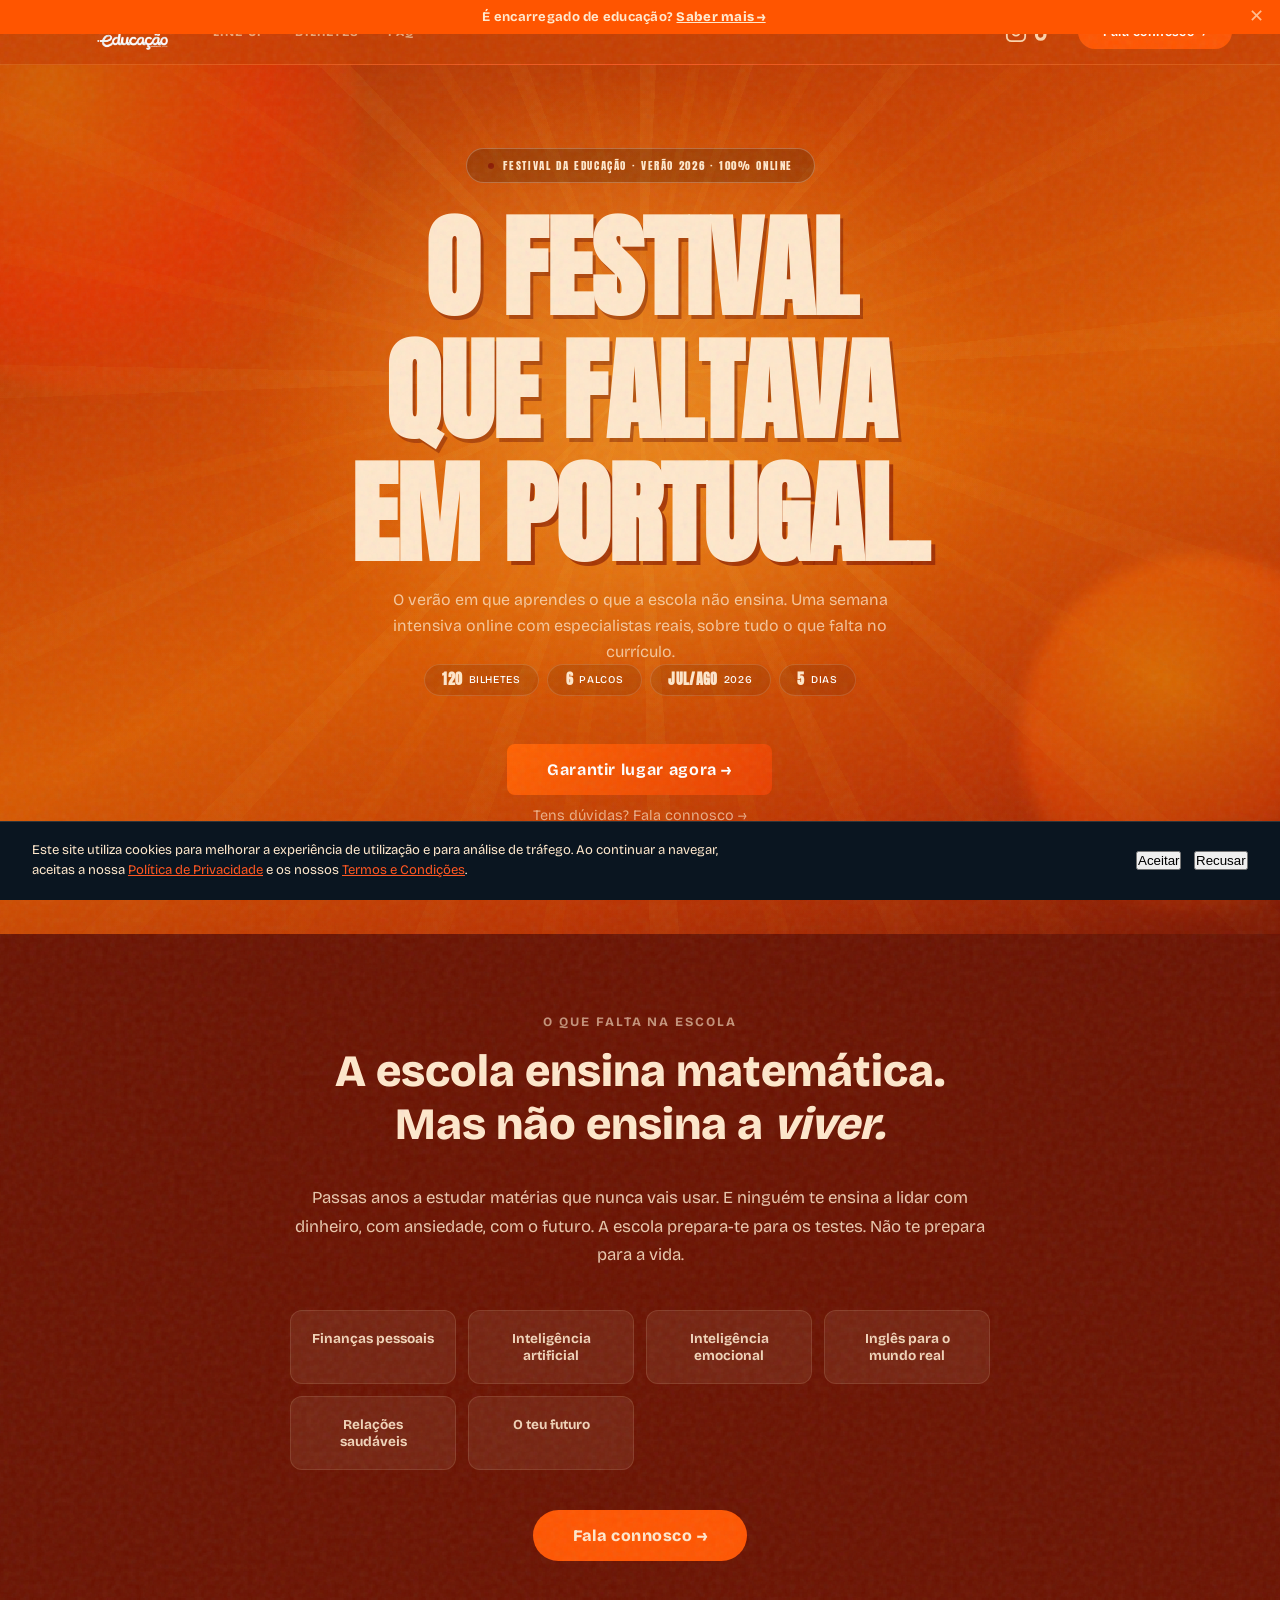
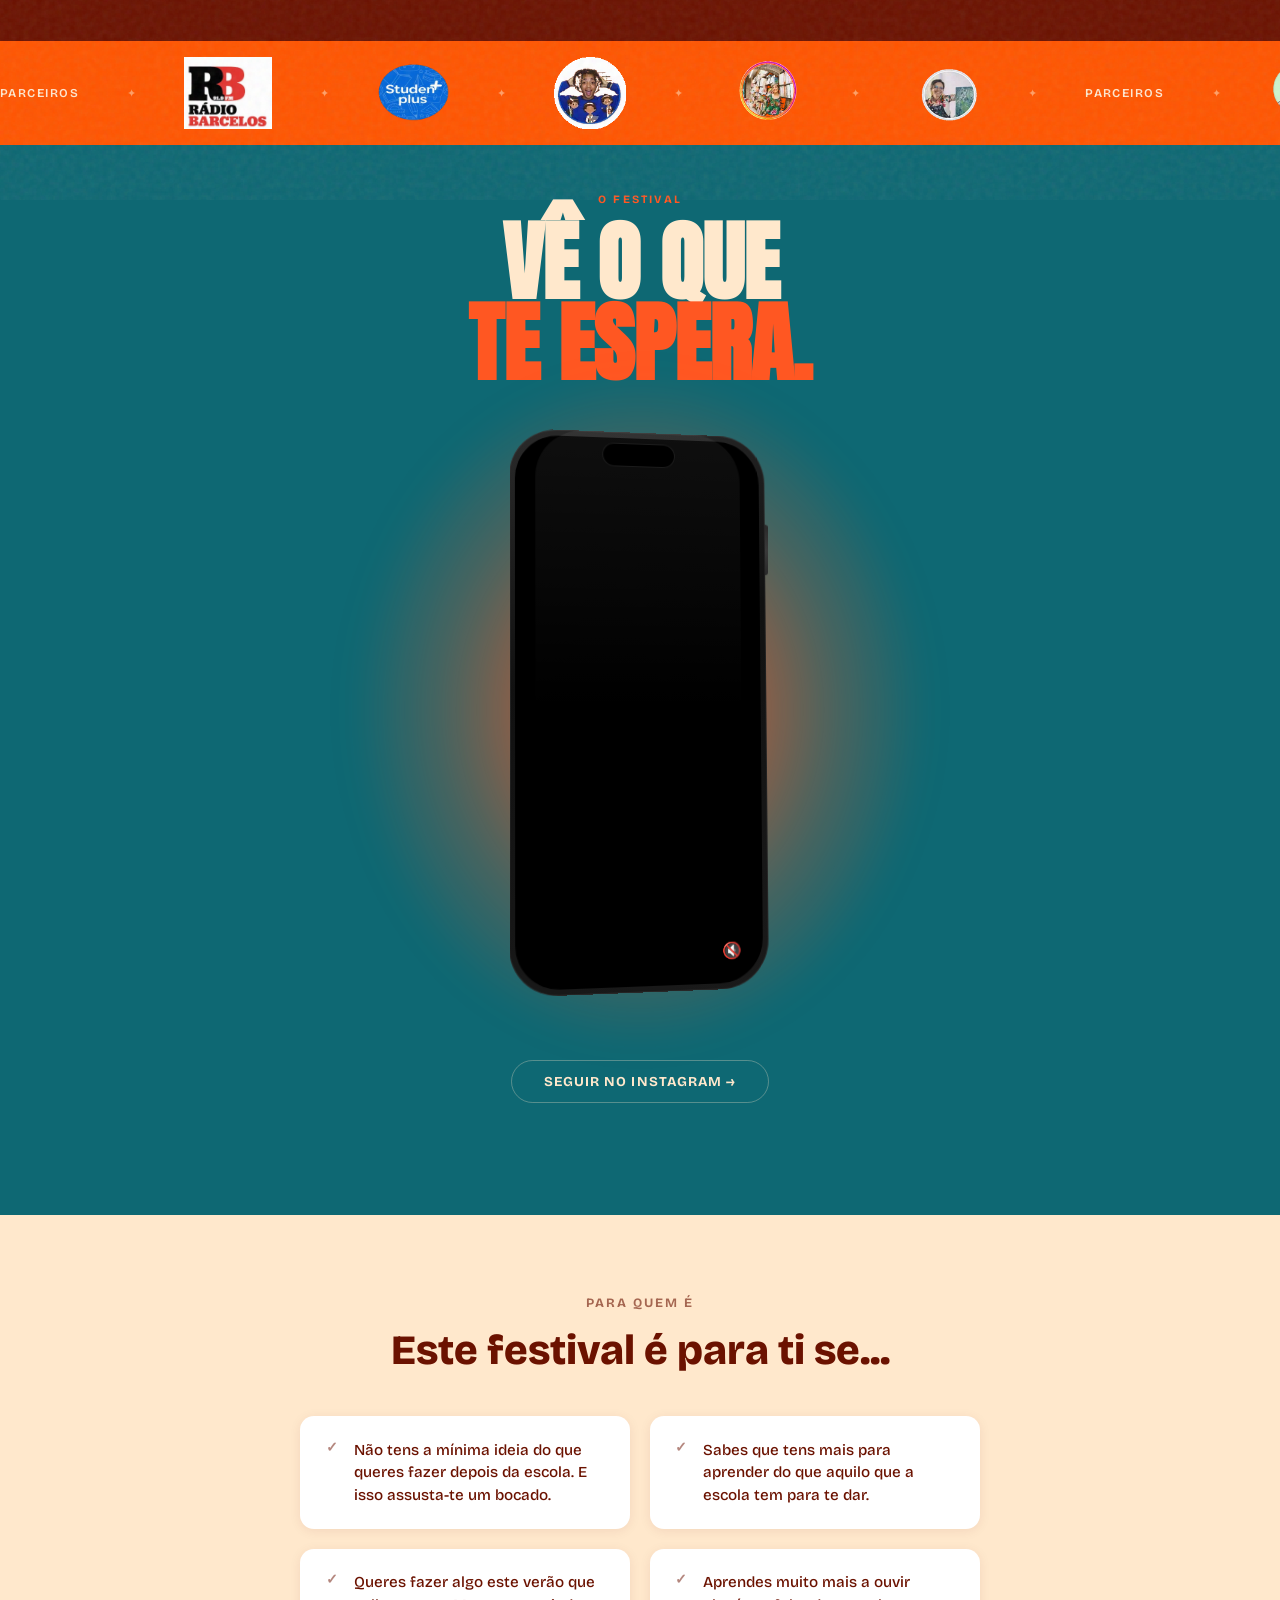
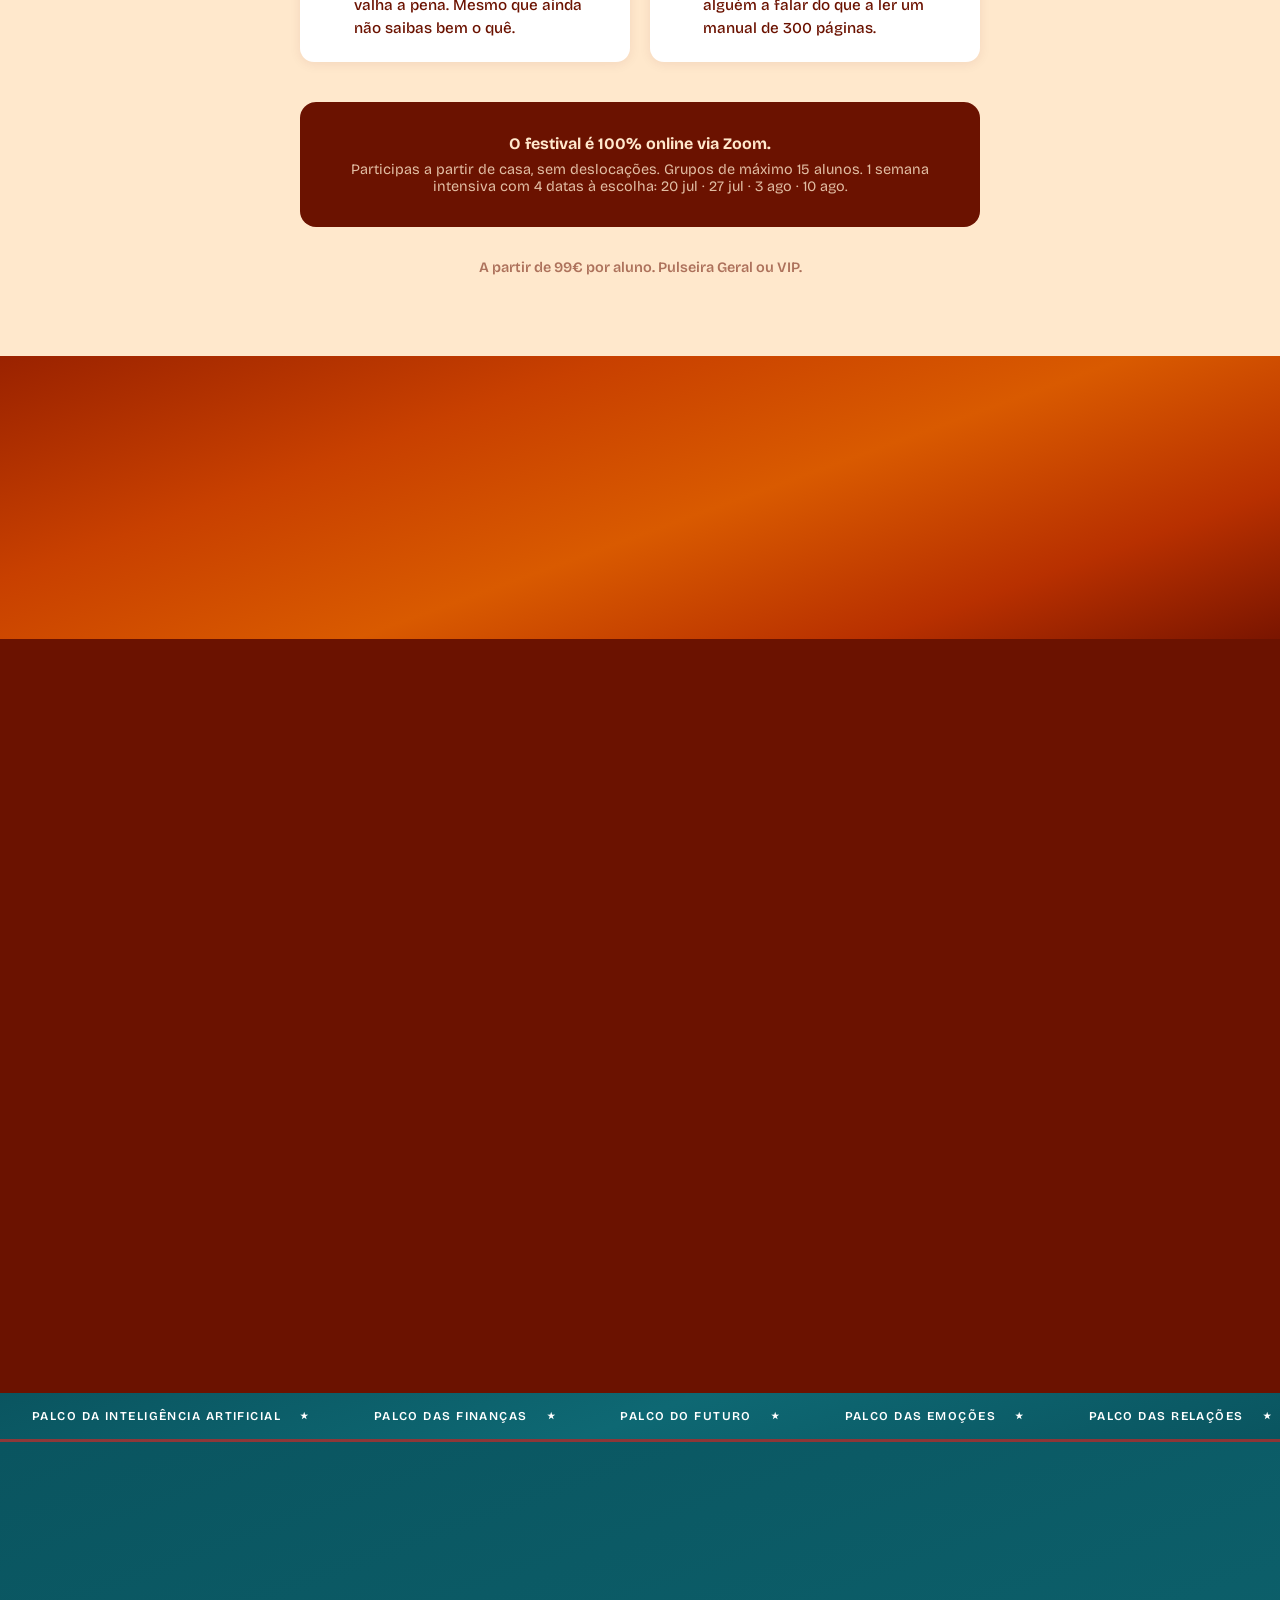
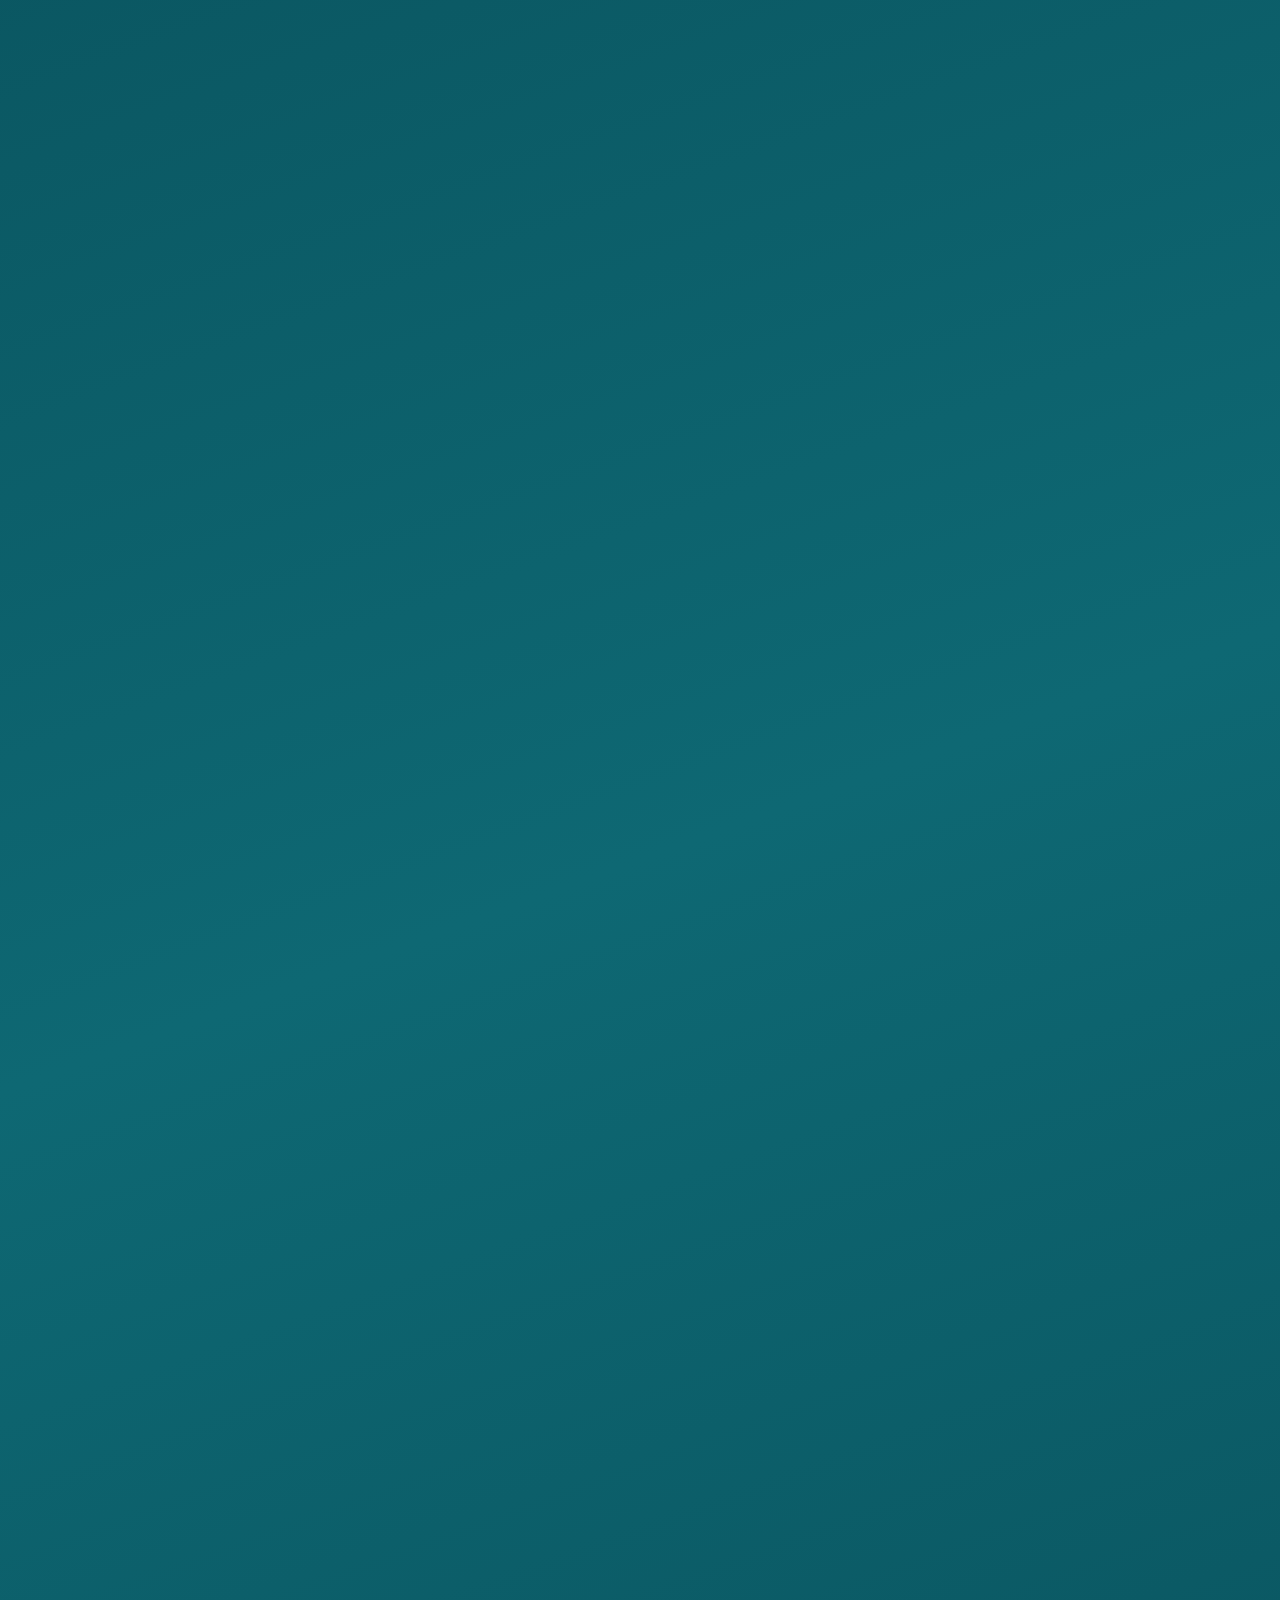
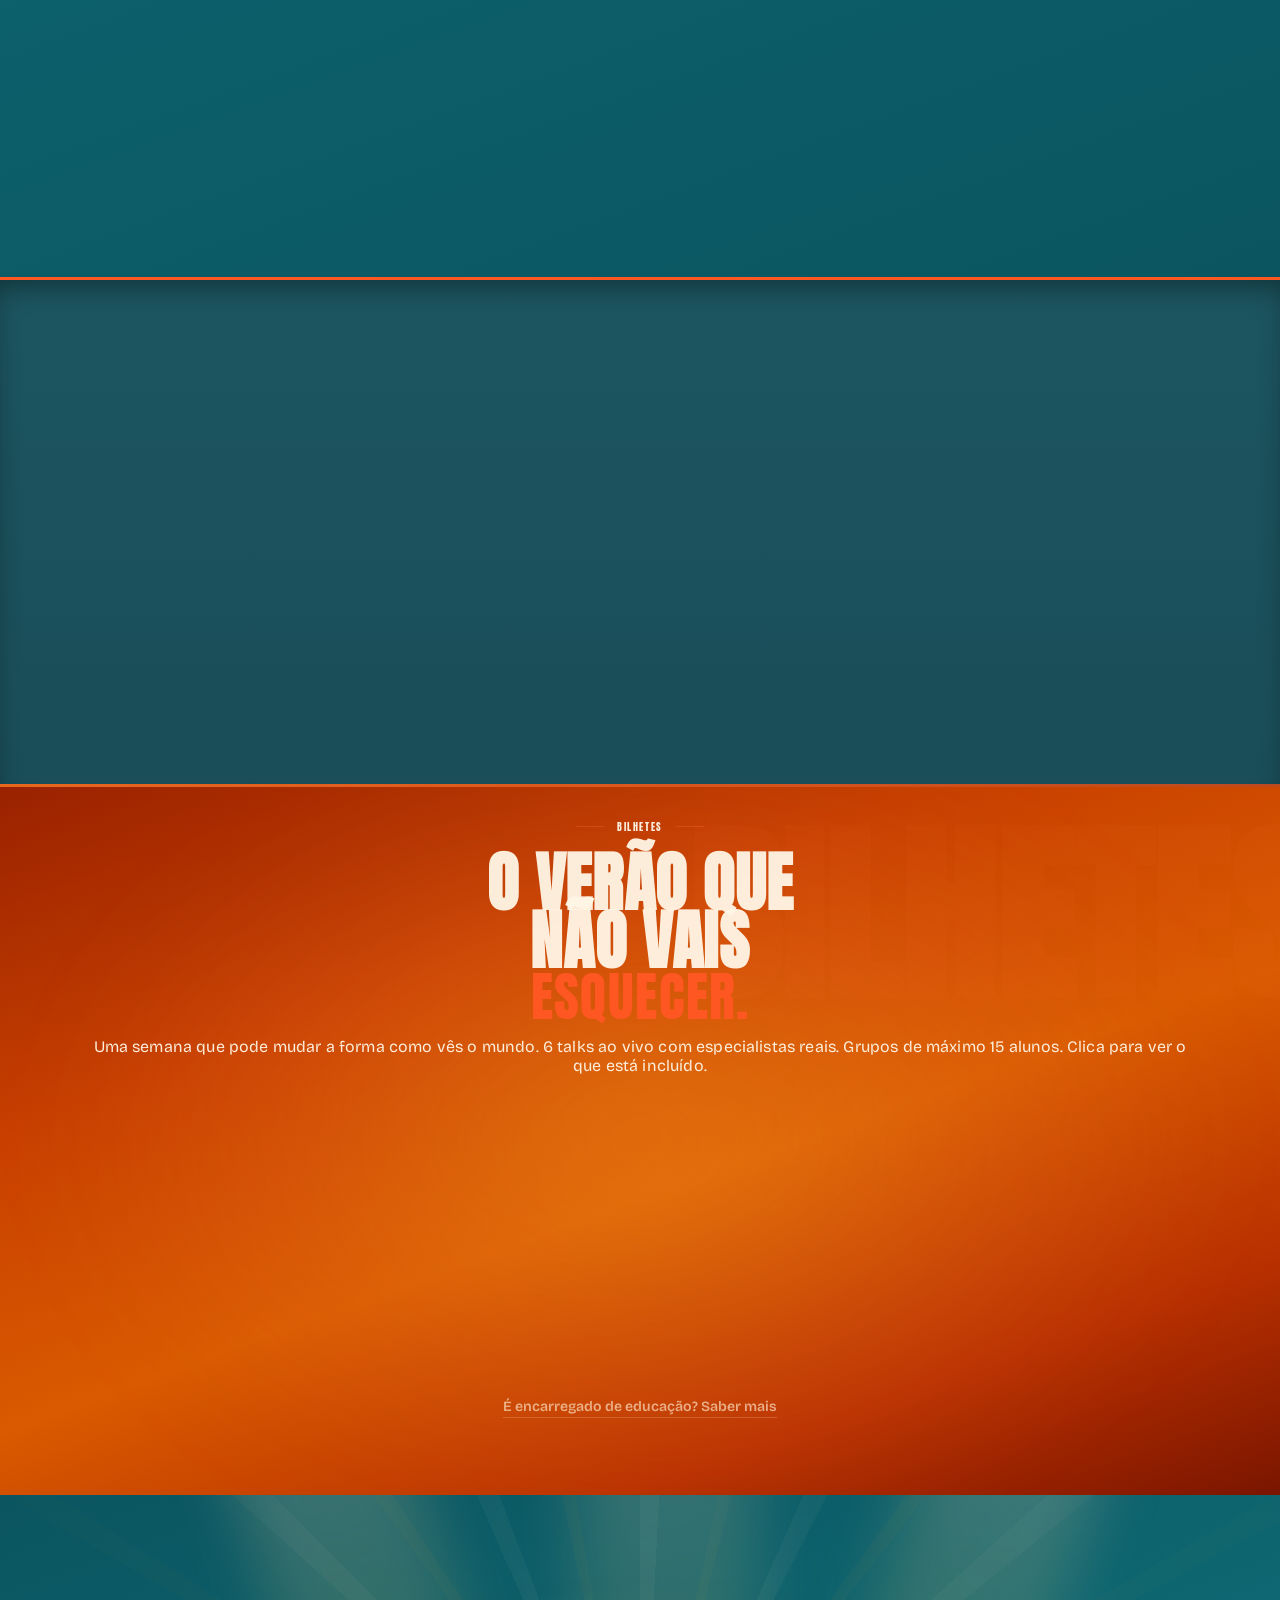
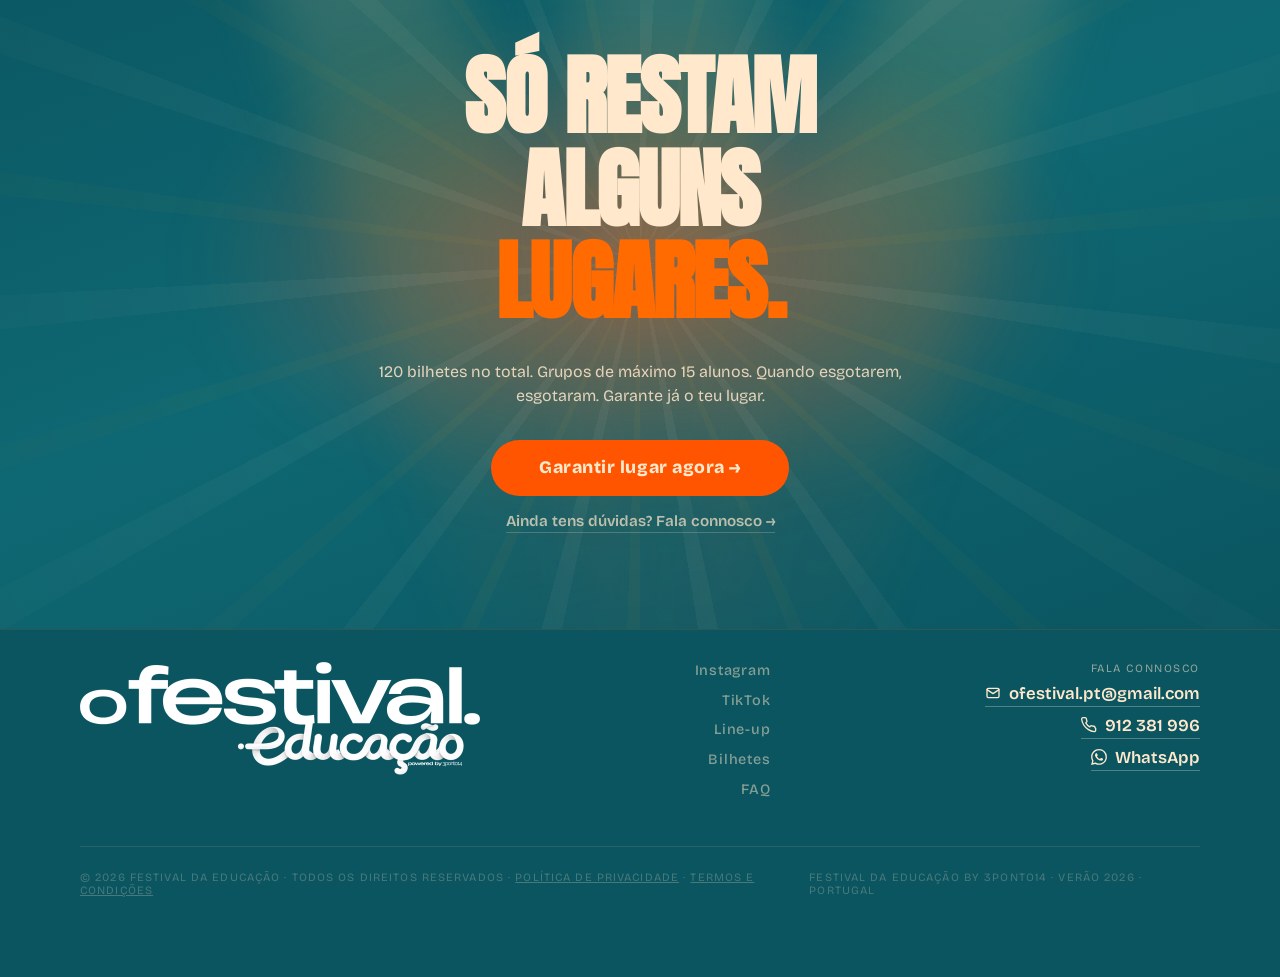
==== commit 4483225a: "Adicionar resumos das sessoes da Ines Galvao (Dia 5) Co-Authored-By: Claude Opus 4.8 <noreply@anthro" ====
--- a/index.html
+++ b/index.html
@@ -2587,7 +2587,7 @@
                 <div class="faq-cron-day"><span class="faq-cron-day-tag">Dia 2</span><span class="faq-cron-day-name">O Meu Corpo, As Minhas Regras<span class="faq-info-tip" tabindex="0">i<span class="faq-info-bubble"><span class="faq-info-speaker"><img src="" alt="Bianca Borges" class="faq-info-speaker-photo" onerror="this.style.display='none'"><span class="faq-info-speaker-text"><span class="faq-info-speaker-name">Bianca Borges</span><span class="faq-info-speaker-role">Psicóloga, especialista em Psicologia da Educação e Desenvolvimento Humano</span></span></span>Uma sessão de 2 horas pensada para jovens do 7.º ao 9.º ano. Num ambiente seguro e sem julgamentos, exploramos o que é o consentimento, como reconhecer e comunicar os nossos limites e perceber os dos outros. Através de dinâmicas práticas e discussão em grupo, os participantes ficam com ferramentas reais para experienciar situações do quotidiano com mais confiança e respeito.</span></span></span></div>
                 <div class="faq-cron-day"><span class="faq-cron-day-tag">Dia 3</span><span class="faq-cron-day-name">As Minhas Primeiras Moedas<span class="faq-info-tip" tabindex="0">i<span class="faq-info-bubble"><span class="faq-info-speaker"><img src="silvia martins.jpeg" alt="Sílvia Martins" class="faq-info-speaker-photo" onerror="this.style.display='none'"><span class="faq-info-speaker-text"><span class="faq-info-speaker-name">Sílvia Martins</span><span class="faq-info-speaker-role">Economista e Professora</span></span></span>Uma sessão de 2 horas onde os jovens aprendem a gerir dinheiro através da experiência direta. Sem tabelas aborrecidas, sem PowerPoints. Com simuladores online, cenários reais e dinâmicas de grupo, percebem como o dinheiro funciona na prática: o que é a inflação, como funciona um salário, o que são juros e porque poupar cedo faz toda a diferença. Saem com ferramentas concretas e uma visão diferente sobre o dinheiro que já têm e o que vem a seguir.</span></span></span></div>
                 <div class="faq-cron-day"><span class="faq-cron-day-tag">Dia 4</span><span class="faq-cron-day-name">Do Básico à Faculdade: o Drama das Decisões<span class="faq-info-tip" tabindex="0">i<span class="faq-info-bubble"><span class="faq-info-speaker"><img src="alexandre carreira.jpeg" alt="Alexandre Carreira" class="faq-info-speaker-photo" onerror="this.style.display='none'"><span class="faq-info-speaker-text"><span class="faq-info-speaker-name">Alexandre Carreira</span><span class="faq-info-speaker-role">Mestre em Ciências da Linguagem, Ciência Política e Relações Internacionais e Doutorando em Linguística</span></span></span>Uma sessão de 2 horas para alunos do ensino básico ao secundário para explorar, de forma orientada e sem pressão, o percurso escolar e as escolhas associadas ao futuro académico e profissional. Os alunos do básico são introduzidos ao processo de decisão do curso científico-humanístico no ensino secundário, refletindo sobre interesses, competências e áreas do conhecimento, enquanto os alunos do secundário aprofundam a exploração de caminhos pós-12.º ano, como a universidade e alternativas formativas. Através de atividades práticas, partilha de experiências e dinâmicas de reflexão, ambos os grupos analisam opções, desconstroem ideias de “caminho único” e desenvolvem uma maior consciência e responsabilidade sobre decisões educativas. No final, saem com uma visão mais clara e flexível do seu percurso, sentindo-se mais preparados para fazer escolhas informadas e alinhadas com o seu perfil e interesses pessoais.</span></span></span></div>
-                <div class="faq-cron-day"><span class="faq-cron-day-tag">Dia 5</span><span class="faq-cron-day-name">Emoções com Superpoderes<span class="faq-info-tip" tabindex="0">i<span class="faq-info-bubble"><span class="faq-info-speaker"><img src="inês galvão.jpeg" alt="Inês Galvão" class="faq-info-speaker-photo" onerror="this.style.display='none'"><span class="faq-info-speaker-text"><span class="faq-info-speaker-name">Inês Galvão</span><span class="faq-info-speaker-role">Psicóloga, com Formação em Play Therapy com Crianças e Adolescentes</span></span></span></span></span></span></div>
+                <div class="faq-cron-day"><span class="faq-cron-day-tag">Dia 5</span><span class="faq-cron-day-name">Emoções com Superpoderes<span class="faq-info-tip" tabindex="0">i<span class="faq-info-bubble"><span class="faq-info-speaker"><img src="inês galvão.jpeg" alt="Inês Galvão" class="faq-info-speaker-photo" onerror="this.style.display='none'"><span class="faq-info-speaker-text"><span class="faq-info-speaker-name">Inês Galvão</span><span class="faq-info-speaker-role">Psicóloga, com Formação em Play Therapy com Crianças e Adolescentes</span></span></span>Este tema pretende comprovar que todas as emoções são úteis e necessárias. Serão desenvolvidas atividades para a criação de estratégias que visam gerir e compreender os poderes de cada uma.</span></span></span></div>
               </div>
             </div>
 
@@ -2598,7 +2598,7 @@
                 <div class="faq-cron-day"><span class="faq-cron-day-tag">Dia 2</span><span class="faq-cron-day-name">Relações, Limites e Consentimento<span class="faq-info-tip" tabindex="0">i<span class="faq-info-bubble"><span class="faq-info-speaker"><img src="" alt="Bianca Borges" class="faq-info-speaker-photo" onerror="this.style.display='none'"><span class="faq-info-speaker-text"><span class="faq-info-speaker-name">Bianca Borges</span><span class="faq-info-speaker-role">Psicóloga, especialista em Psicologia da Educação e Desenvolvimento Humano</span></span></span>Uma sessão de 2 horas para jovens do 10.º ao 12.º ano. Abordamos o que define uma relação saudável, como identificar comportamentos de risco e sinais de alerta que cruzam limites, e o que fazer quando isso acontece. Com recurso a role-plays, vídeos e discussão em grupo, os participantes poderão refletir abertamente sobre como garantir e vivenciar relações saudáveis.</span></span></span></div>
                 <div class="faq-cron-day"><span class="faq-cron-day-tag">Dia 3</span><span class="faq-cron-day-name">Dinheiro Real: Impostos, Poupança e Plano<span class="faq-info-tip" tabindex="0">i<span class="faq-info-bubble"><span class="faq-info-speaker"><img src="silvia martins.jpeg" alt="Sílvia Martins" class="faq-info-speaker-photo" onerror="this.style.display='none'"><span class="faq-info-speaker-text"><span class="faq-info-speaker-name">Sílvia Martins</span><span class="faq-info-speaker-role">Economista e Professora</span></span></span>Uma sessão de 2 horas onde os jovens aprendem a gerir dinheiro através da experiência direta. Sem tabelas aborrecidas, sem PowerPoints. Percebem o que significa receber um salário, como funcionam os impostos, o que é um juro composto e porque começar a poupar cedo faz toda a diferença. Com simuladores, dinâmicas de grupo e cenários reais, saem com ferramentas concretas para tomar melhores decisões financeiras desde já.</span></span></span></div>
                 <div class="faq-cron-day"><span class="faq-cron-day-tag">Dia 4</span><span class="faq-cron-day-name">Do Básico à Faculdade: o Drama das Decisões<span class="faq-info-tip" tabindex="0">i<span class="faq-info-bubble"><span class="faq-info-speaker"><img src="alexandre carreira.jpeg" alt="Alexandre Carreira" class="faq-info-speaker-photo" onerror="this.style.display='none'"><span class="faq-info-speaker-text"><span class="faq-info-speaker-name">Alexandre Carreira</span><span class="faq-info-speaker-role">Mestre em Ciências da Linguagem, Ciência Política e Relações Internacionais e Doutorando em Linguística</span></span></span>Uma sessão de 2 horas para alunos do ensino básico ao secundário para explorar, de forma orientada e sem pressão, o percurso escolar e as escolhas associadas ao futuro académico e profissional. Os alunos do básico são introduzidos ao processo de decisão do curso científico-humanístico no ensino secundário, refletindo sobre interesses, competências e áreas do conhecimento, enquanto os alunos do secundário aprofundam a exploração de caminhos pós-12.º ano, como a universidade e alternativas formativas. Através de atividades práticas, partilha de experiências e dinâmicas de reflexão, ambos os grupos analisam opções, desconstroem ideias de “caminho único” e desenvolvem uma maior consciência e responsabilidade sobre decisões educativas. No final, saem com uma visão mais clara e flexível do seu percurso, sentindo-se mais preparados para fazer escolhas informadas e alinhadas com o seu perfil e interesses pessoais.</span></span></span></div>
-                <div class="faq-cron-day"><span class="faq-cron-day-tag">Dia 5</span><span class="faq-cron-day-name">Mente Forte: Gerir Stress e Ansiedade<span class="faq-info-tip" tabindex="0">i<span class="faq-info-bubble"><span class="faq-info-speaker"><img src="inês galvão.jpeg" alt="Inês Galvão" class="faq-info-speaker-photo" onerror="this.style.display='none'"><span class="faq-info-speaker-text"><span class="faq-info-speaker-name">Inês Galvão</span><span class="faq-info-speaker-role">Psicóloga, com Formação em Play Therapy com Crianças e Adolescentes</span></span></span></span></span></span></div>
+                <div class="faq-cron-day"><span class="faq-cron-day-tag">Dia 5</span><span class="faq-cron-day-name">Mente Forte: Gerir Stress e Ansiedade<span class="faq-info-tip" tabindex="0">i<span class="faq-info-bubble"><span class="faq-info-speaker"><img src="inês galvão.jpeg" alt="Inês Galvão" class="faq-info-speaker-photo" onerror="this.style.display='none'"><span class="faq-info-speaker-text"><span class="faq-info-speaker-name">Inês Galvão</span><span class="faq-info-speaker-role">Psicóloga, com Formação em Play Therapy com Crianças e Adolescentes</span></span></span>Neste tema serão desenvolvidas atividades que pretendem ajudar os alunos a gerir e compreender a ansiedade, através da criação de recursos para lidar com o stress associado aos desafios presentes e futuros.</span></span></span></div>
               </div>
             </div>
           </div>
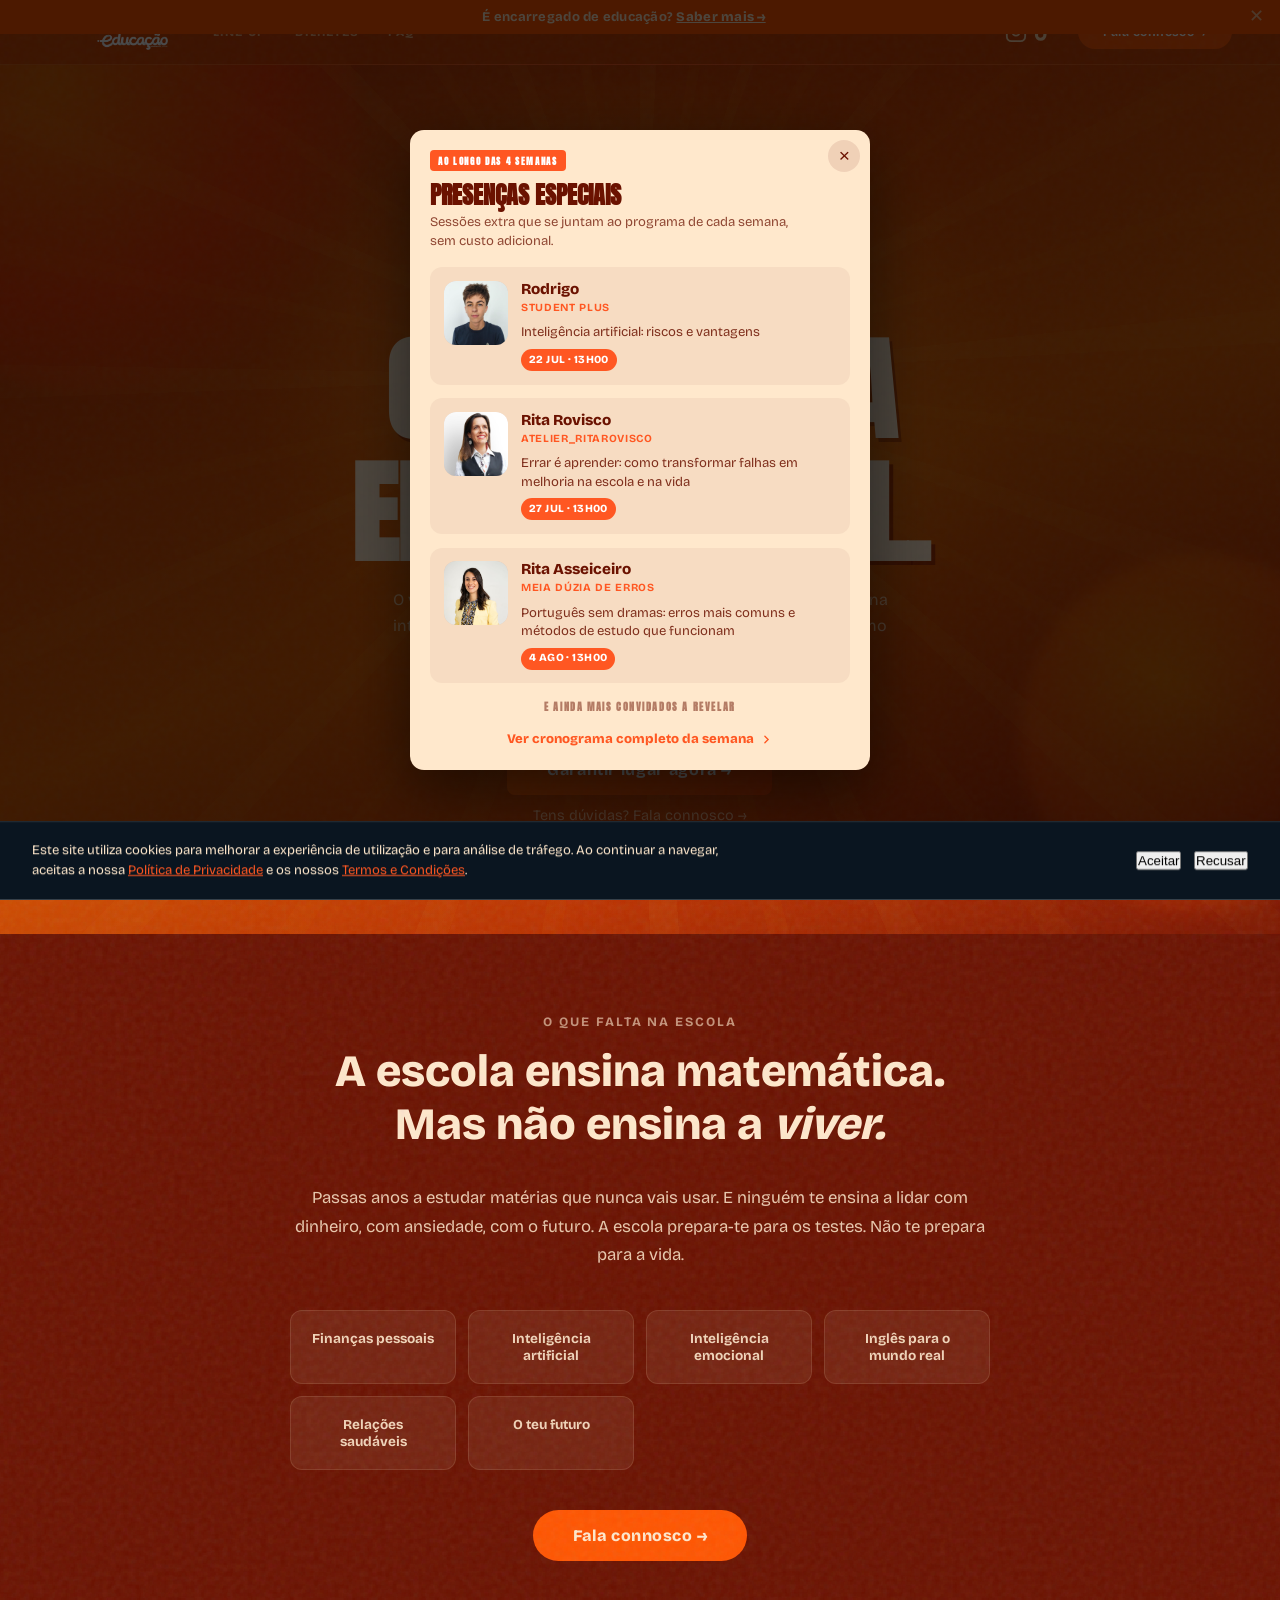
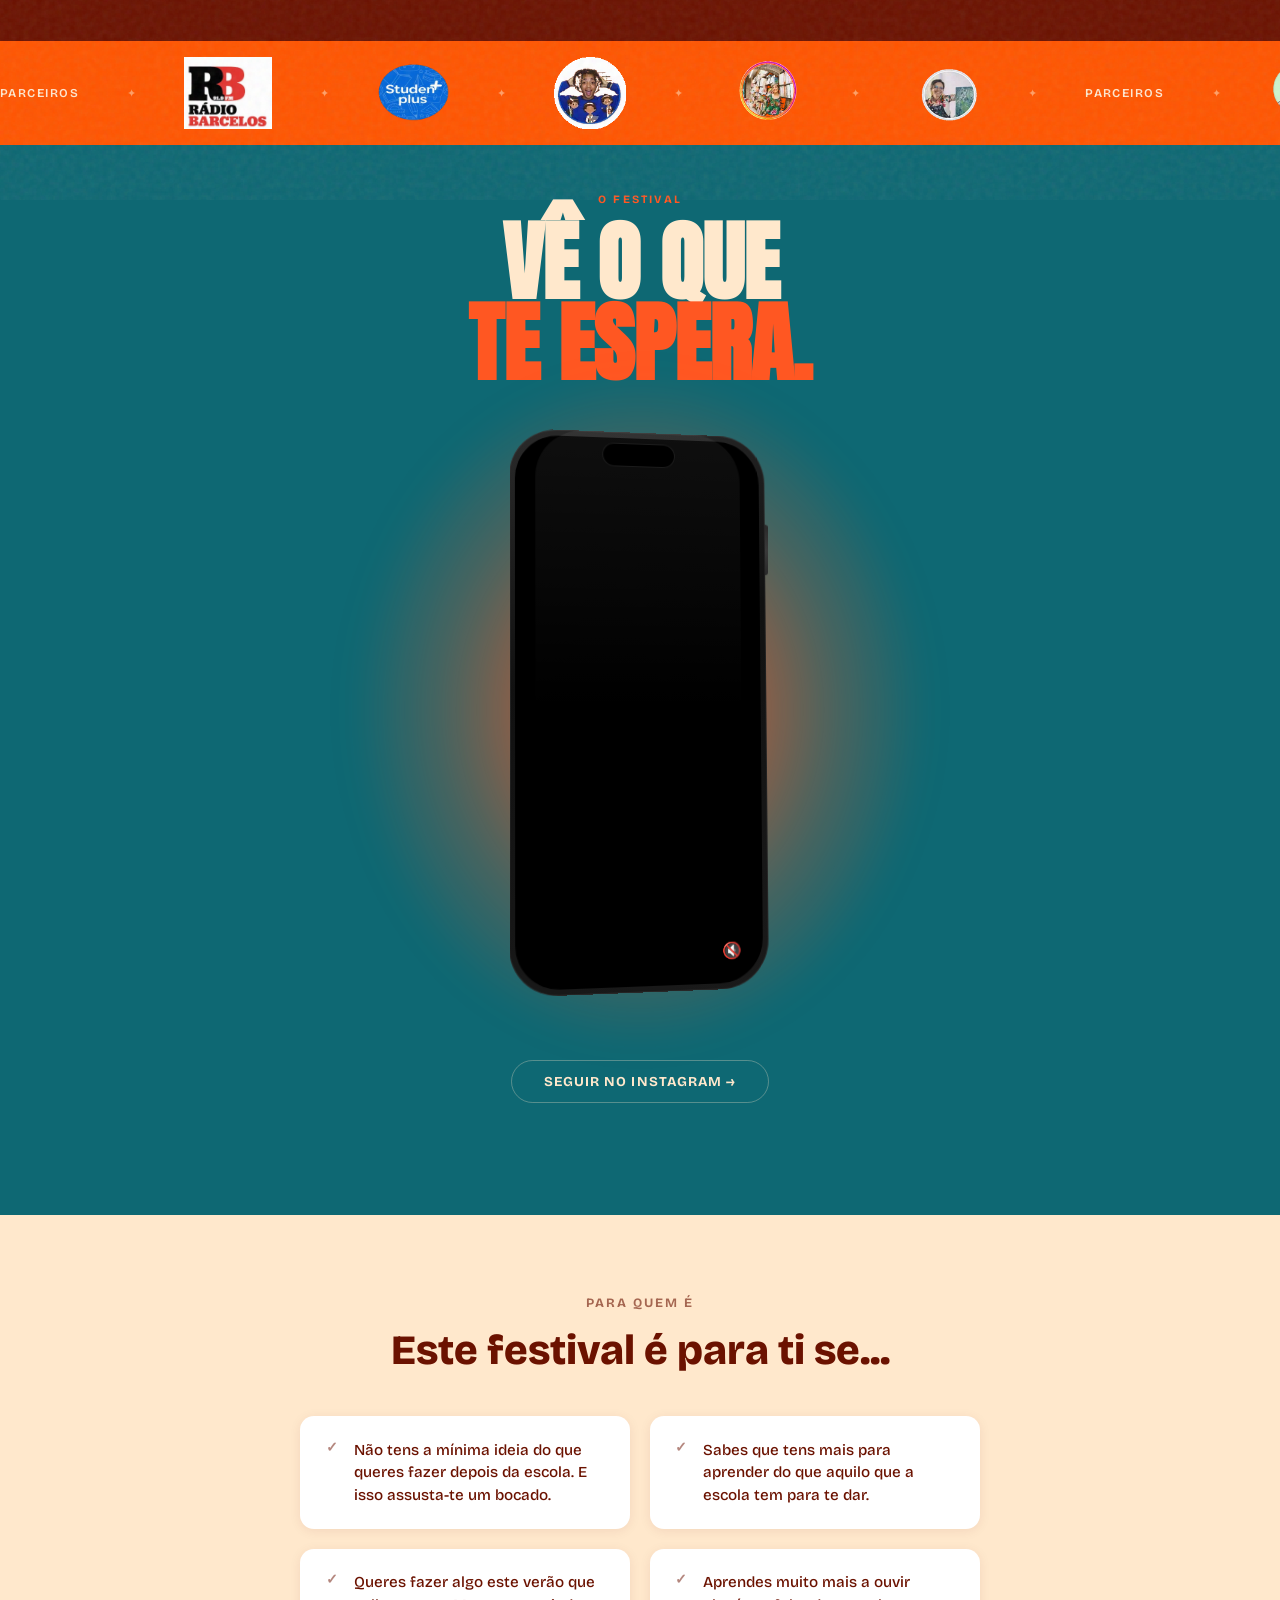
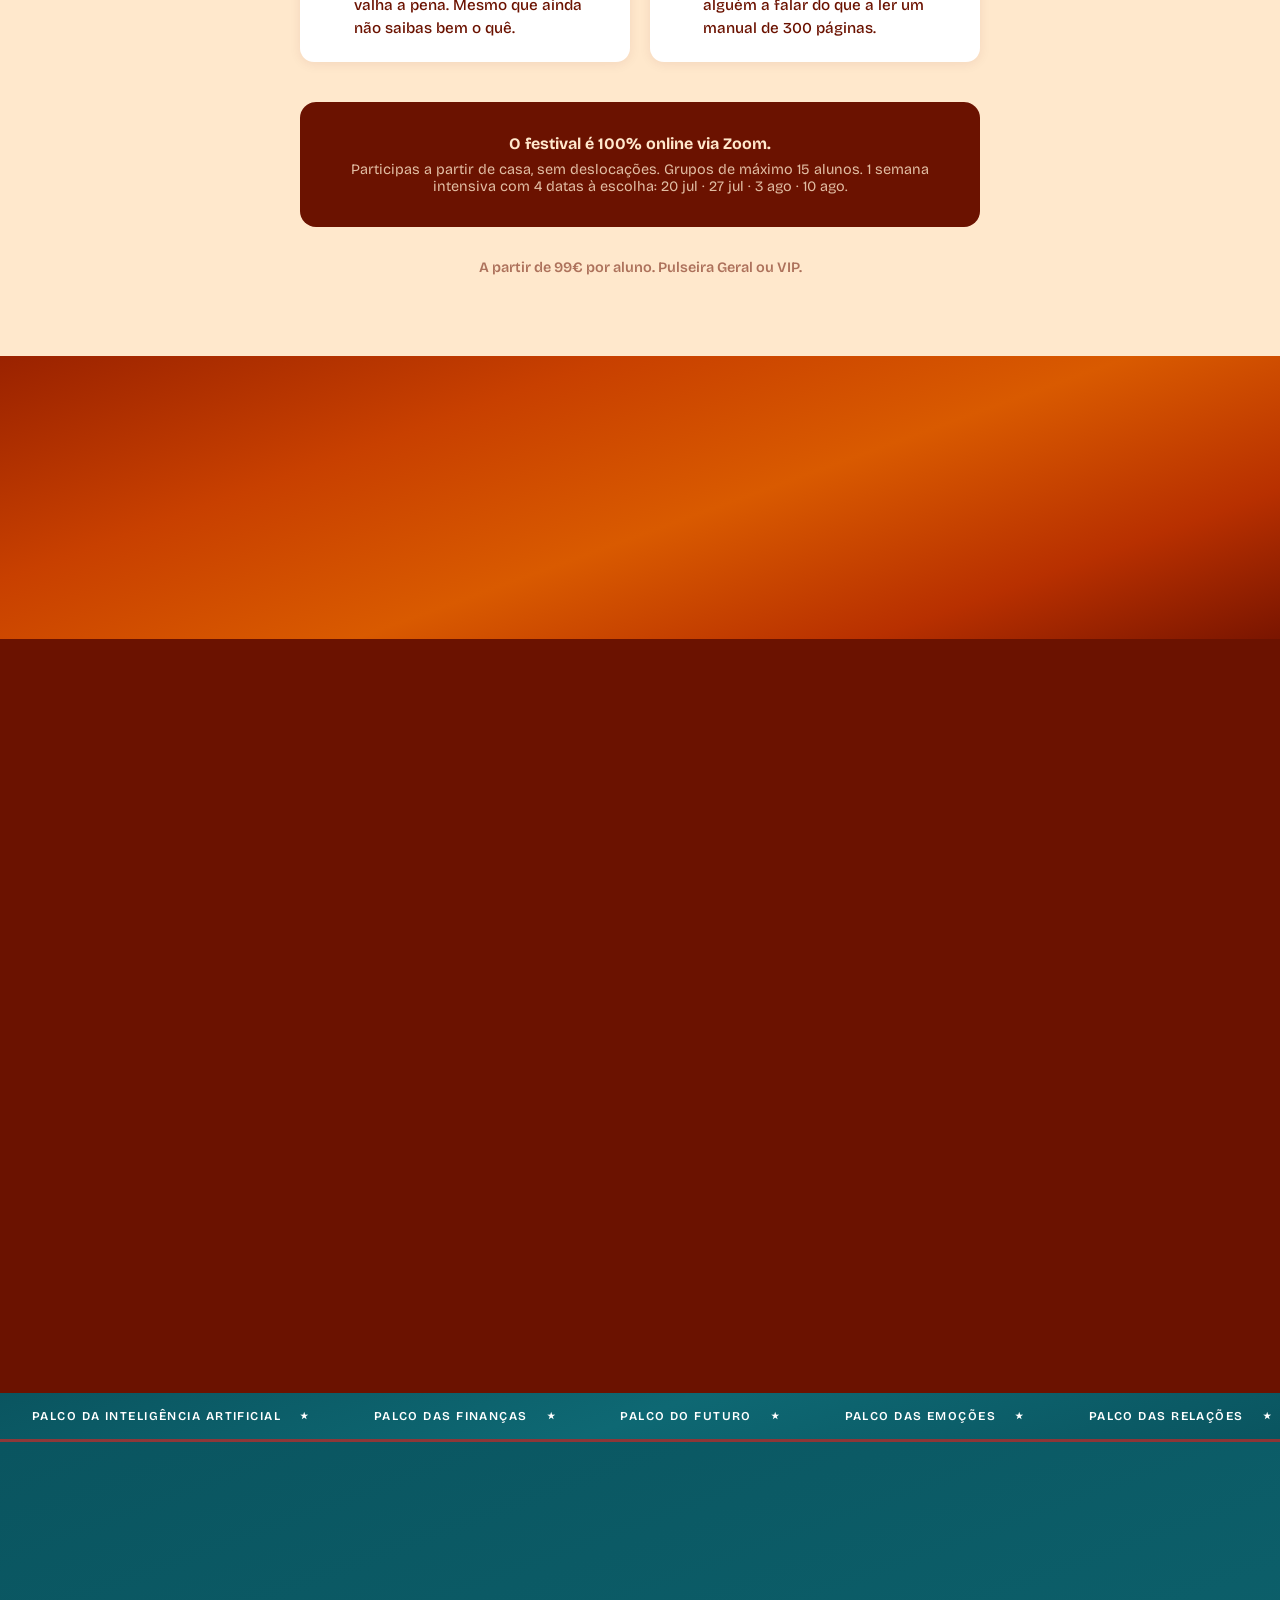
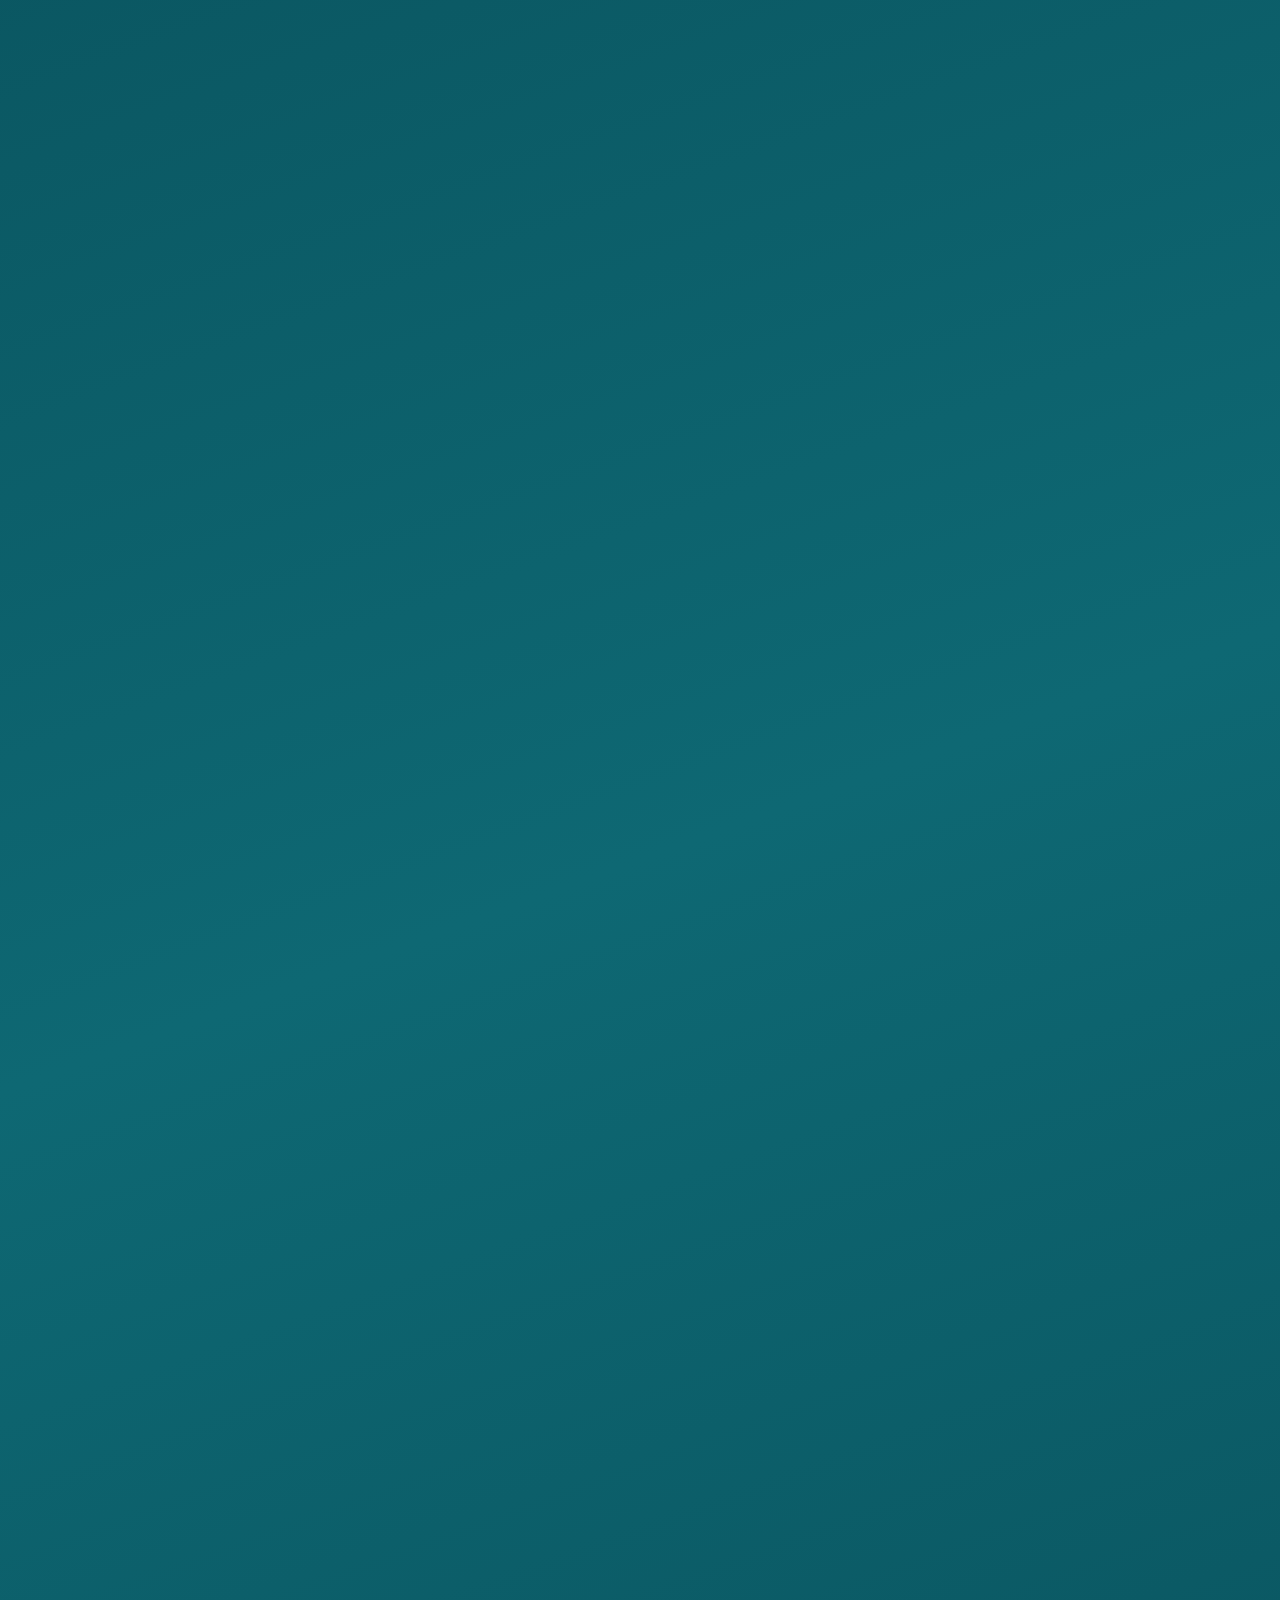
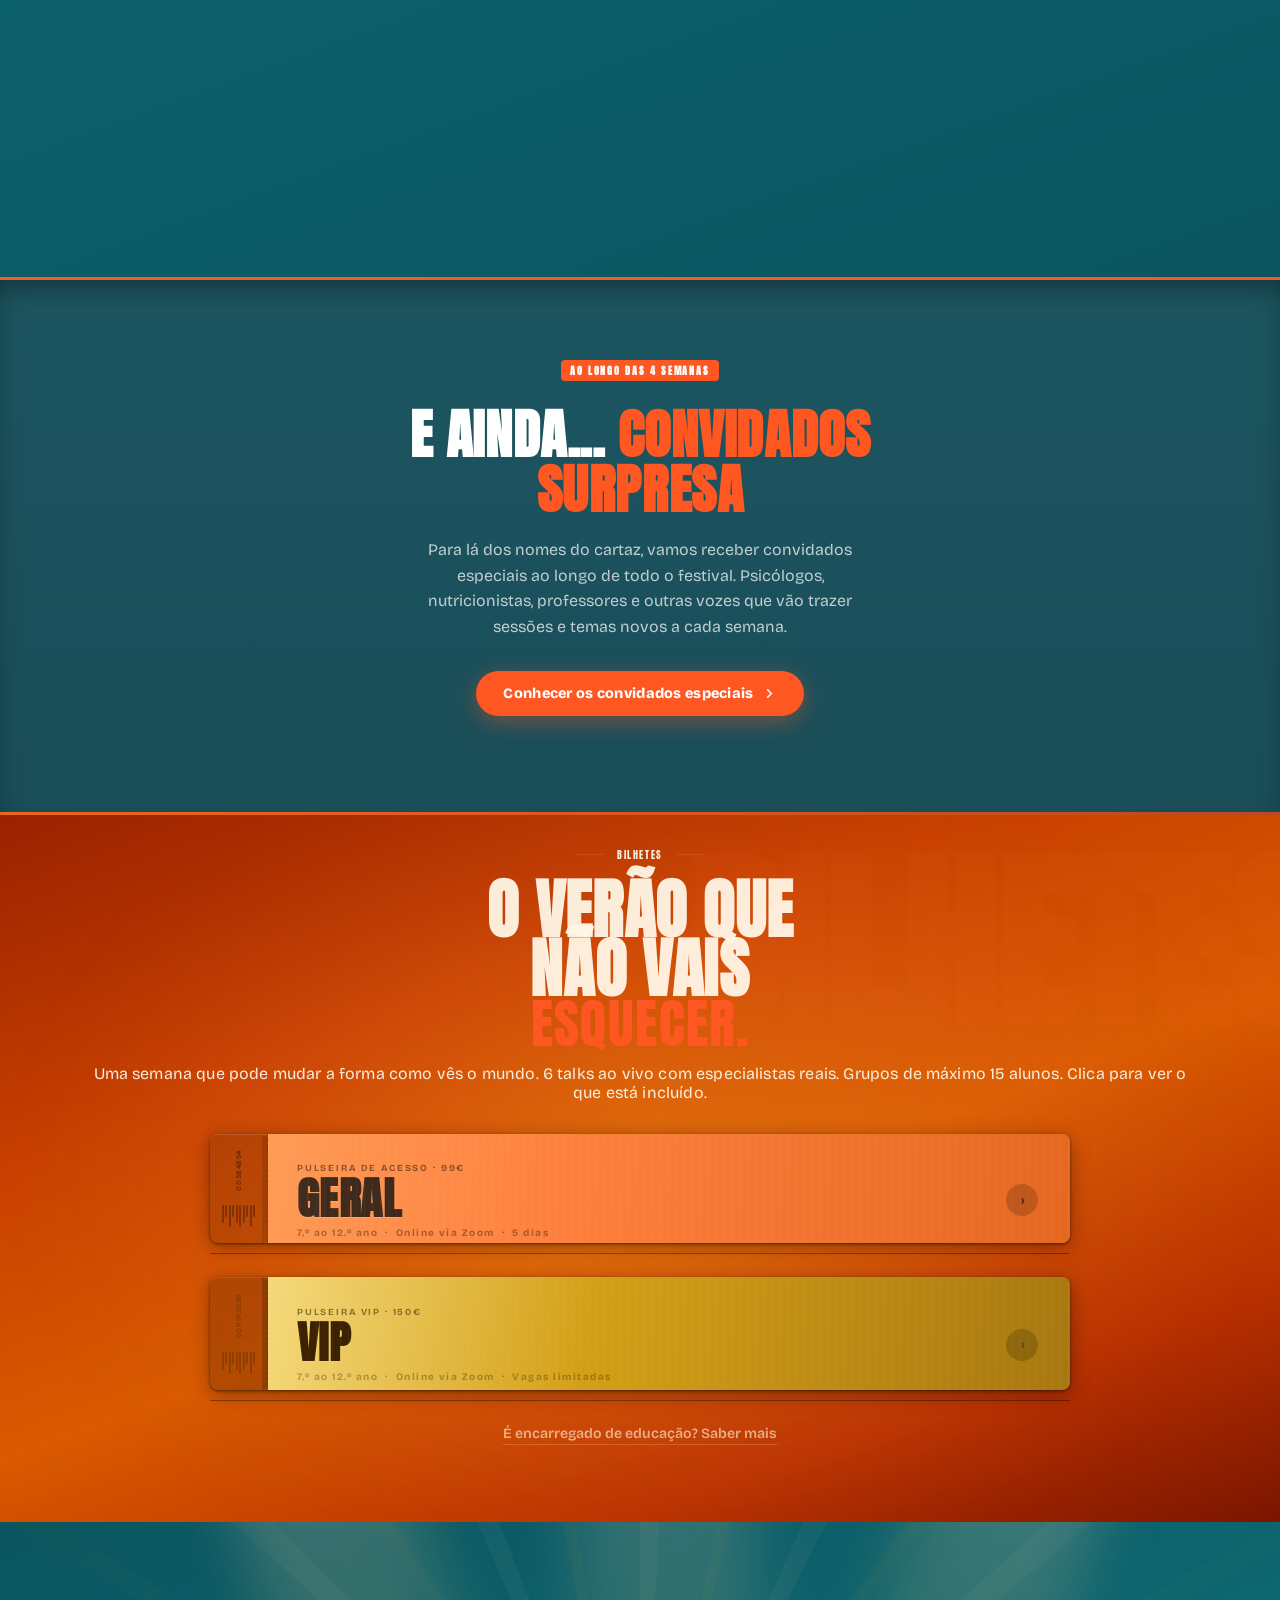
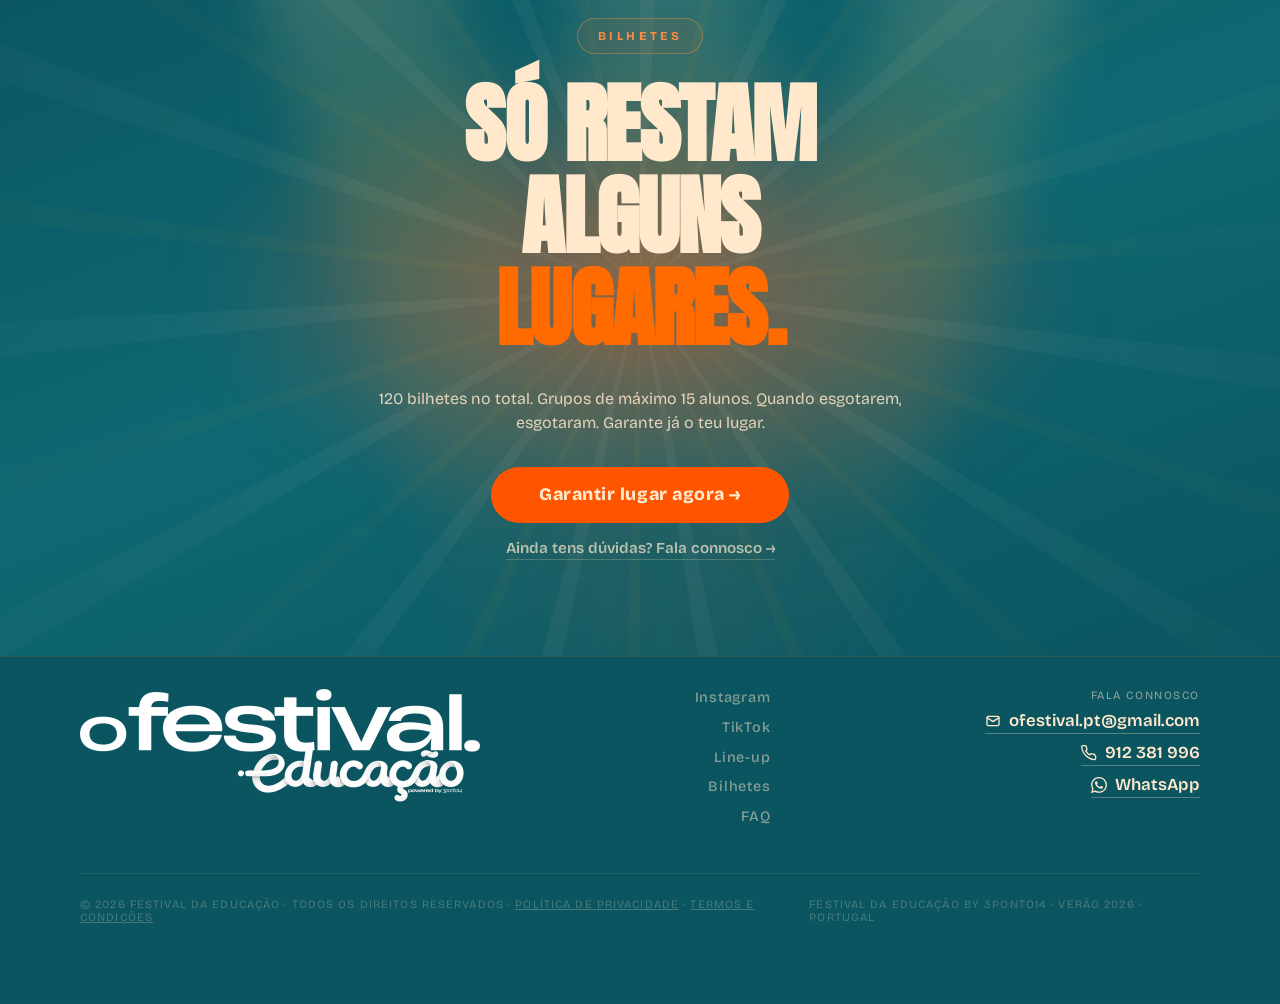
==== commit 75cce462: "Adicionar pop-up de presencas especiais do festival - Pop-up com as 3 presencas especiais (Rodrigo, " ====
--- a/index.html
+++ b/index.html
@@ -1500,6 +1500,46 @@
   opacity:0.7;
   margin-top:0.1rem;
 }
+
+/* ── POP-UP PRESENÇAS ESPECIAIS ───────────────────── */
+.surprise-cta-btn{
+  display:inline-flex;
+  align-items:center;
+  gap:0.5rem;
+  background:var(--burnt);
+  color:#fff;
+  border:none;
+  cursor:pointer;
+  font-family:'Bricolage Grotesque',sans-serif;
+  font-weight:800;
+  font-size:0.9rem;
+  letter-spacing:0.02em;
+  padding:0.85rem 1.7rem;
+  border-radius:100px;
+  box-shadow:0 6px 22px rgba(255,87,34,0.4);
+  transition:transform 0.2s var(--ease-spring),box-shadow 0.2s,background 0.2s;
+}
+.surprise-cta-btn:hover{transform:translateY(-2px) scale(1.03);background:#FF6B33;box-shadow:0 10px 30px rgba(255,87,34,0.55);}
+.special-modal{max-width:460px;}
+.special-modal-head{padding-right:2.5rem;margin-bottom:1rem;}
+.special-modal-tag{display:inline-block;background:var(--burnt);color:#fff;font-family:'Anton',sans-serif;font-weight:800;font-size:0.58rem;letter-spacing:0.18em;text-transform:uppercase;padding:0.35em 0.85em;border-radius:4px;margin-bottom:0.7rem;}
+.special-modal-title{font-family:'Anton',sans-serif;font-weight:800;font-size:1.5rem;line-height:1.05;text-transform:uppercase;color:var(--dark);margin-bottom:0.35rem;}
+.special-modal-sub{font-size:0.82rem;line-height:1.45;opacity:0.75;}
+.special-guests{display:flex;flex-direction:column;gap:0.85rem;}
+.special-guest{display:flex;gap:0.85rem;align-items:flex-start;background:rgba(107,18,0,0.05);border-radius:12px;padding:0.85rem;}
+.special-guest-photo{width:64px;height:64px;border-radius:12px;object-fit:cover;object-position:center 18%;background:rgba(107,18,0,0.1);flex-shrink:0;}
+.special-guest-info{flex:1;min-width:0;}
+.special-guest-name{font-weight:800;font-size:0.95rem;color:var(--dark);line-height:1.1;}
+.special-guest-role{font-size:0.68rem;text-transform:uppercase;letter-spacing:0.06em;font-weight:700;color:var(--burnt);margin:0.15rem 0 0.4rem;}
+.special-guest-theme{font-size:0.82rem;line-height:1.4;color:var(--dark);opacity:0.85;}
+.special-guest-date{display:inline-block;margin-top:0.45rem;font-size:0.68rem;font-weight:800;letter-spacing:0.04em;text-transform:uppercase;color:#fff;background:var(--burnt);padding:0.25em 0.7em;border-radius:100px;}
+.special-modal-foot{margin-top:1rem;font-family:'Anton',sans-serif;font-weight:800;font-size:0.62rem;letter-spacing:0.16em;text-transform:uppercase;text-align:center;opacity:0.5;}
+.special-modal-link{display:flex;align-items:center;justify-content:center;gap:0.4rem;margin-top:0.9rem;color:var(--burnt);font-weight:800;font-size:0.82rem;text-decoration:none;transition:gap 0.2s;}
+.special-modal-link:hover{gap:0.65rem;}
+@media(max-width:480px){
+  .special-guest-photo{width:54px;height:54px;}
+  .special-modal-title{font-size:1.3rem;}
+}
 @media(max-width:768px){
   .section-faq{padding:2.5rem 1.2rem;}
   .faq-header{margin-bottom:1.5rem;}
@@ -2763,7 +2803,10 @@
     <div class="surprise-tag">Ao longo das 4 semanas</div>
     <h2 class="surprise-title" id="surprise-title">E ainda... <span>convidados surpresa</span></h2>
     <p class="surprise-text">Para lá dos nomes do cartaz, vamos receber convidados especiais ao longo de todo o festival. Psicólogos, nutricionistas, professores e outras vozes que vão trazer sessões e temas novos a cada semana.</p>
-    <p class="surprise-foot">A revelar em breve. Fica atento.</p>
+    <button type="button" class="surprise-cta-btn" onclick="openSpecialGuests()">
+      Conhecer os convidados especiais
+      <svg viewBox="0 0 24 24" width="15" height="15" fill="none" stroke="currentColor" stroke-width="2.5" stroke-linecap="round"><polyline points="9 6 15 12 9 18"/></svg>
+    </button>
   </div>
 </section>
 
@@ -2913,6 +2956,73 @@
     <div id="infoModalBody"></div>
   </div>
 </div>
+
+<!-- Pop-up presenças especiais -->
+<div class="info-modal-overlay" id="specialGuestsModal" role="dialog" aria-modal="true" aria-labelledby="specialGuestsTitle">
+  <div class="info-modal special-modal">
+    <button type="button" class="info-modal-close" aria-label="Fechar" onclick="closeSpecialGuests()">×</button>
+    <div class="special-modal-head">
+      <span class="special-modal-tag">Ao longo das 4 semanas</span>
+      <div class="special-modal-title" id="specialGuestsTitle">Presenças especiais</div>
+      <div class="special-modal-sub">Sessões extra que se juntam ao programa de cada semana, sem custo adicional.</div>
+    </div>
+    <div class="special-guests">
+
+      <div class="special-guest">
+        <img src="rodrigo.png" alt="Rodrigo" class="special-guest-photo" onerror="this.style.display='none'">
+        <div class="special-guest-info">
+          <div class="special-guest-name">Rodrigo</div>
+          <div class="special-guest-role">Student Plus</div>
+          <div class="special-guest-theme">Inteligência artificial: riscos e vantagens</div>
+          <span class="special-guest-date">22 jul · 13h00</span>
+        </div>
+      </div>
+
+      <div class="special-guest">
+        <img src="rita_rovisco.png" alt="Rita Rovisco" class="special-guest-photo" onerror="this.style.display='none'">
+        <div class="special-guest-info">
+          <div class="special-guest-name">Rita Rovisco</div>
+          <div class="special-guest-role">atelier_ritarovisco</div>
+          <div class="special-guest-theme">Errar é aprender: como transformar falhas em melhoria na escola e na vida</div>
+          <span class="special-guest-date">27 jul · 13h00</span>
+        </div>
+      </div>
+
+      <div class="special-guest">
+        <img src="rita_asseiceiro.jpg" alt="Rita Asseiceiro" class="special-guest-photo" onerror="this.style.display='none'">
+        <div class="special-guest-info">
+          <div class="special-guest-name">Rita Asseiceiro</div>
+          <div class="special-guest-role">Meia Dúzia de Erros</div>
+          <div class="special-guest-theme">Português sem dramas: erros mais comuns e métodos de estudo que funcionam</div>
+          <span class="special-guest-date">4 ago · 13h00</span>
+        </div>
+      </div>
+
+    </div>
+    <div class="special-modal-foot">E ainda mais convidados a revelar</div>
+    <a href="/encarregados.html#cronograma" class="special-modal-link">
+      Ver cronograma completo da semana
+      <svg viewBox="0 0 24 24" width="13" height="13" fill="none" stroke="currentColor" stroke-width="2.5" stroke-linecap="round"><polyline points="9 6 15 12 9 18"/></svg>
+    </a>
+  </div>
+</div>
+
+<script>
+function openSpecialGuests(){document.getElementById('specialGuestsModal').classList.add('open');document.body.style.overflow='hidden';}
+function closeSpecialGuests(){
+  document.getElementById('specialGuestsModal').classList.remove('open');
+  document.body.style.overflow='';
+  try{sessionStorage.setItem('specialGuestsSeen','1');}catch(e){}
+}
+document.getElementById('specialGuestsModal').addEventListener('click',function(e){if(e.target===this)closeSpecialGuests();});
+document.addEventListener('keydown',function(e){if(e.key==='Escape'&&document.getElementById('specialGuestsModal').classList.contains('open'))closeSpecialGuests();});
+(function(){
+  var seen;try{seen=sessionStorage.getItem('specialGuestsSeen');}catch(e){}
+  if(seen==='1') return;
+  setTimeout(openSpecialGuests,1500);
+})();
+</script>
+
 <script>
 function closeInfoModal(){document.getElementById('infoModal').classList.remove('open');document.body.style.overflow='';}
 (function(){
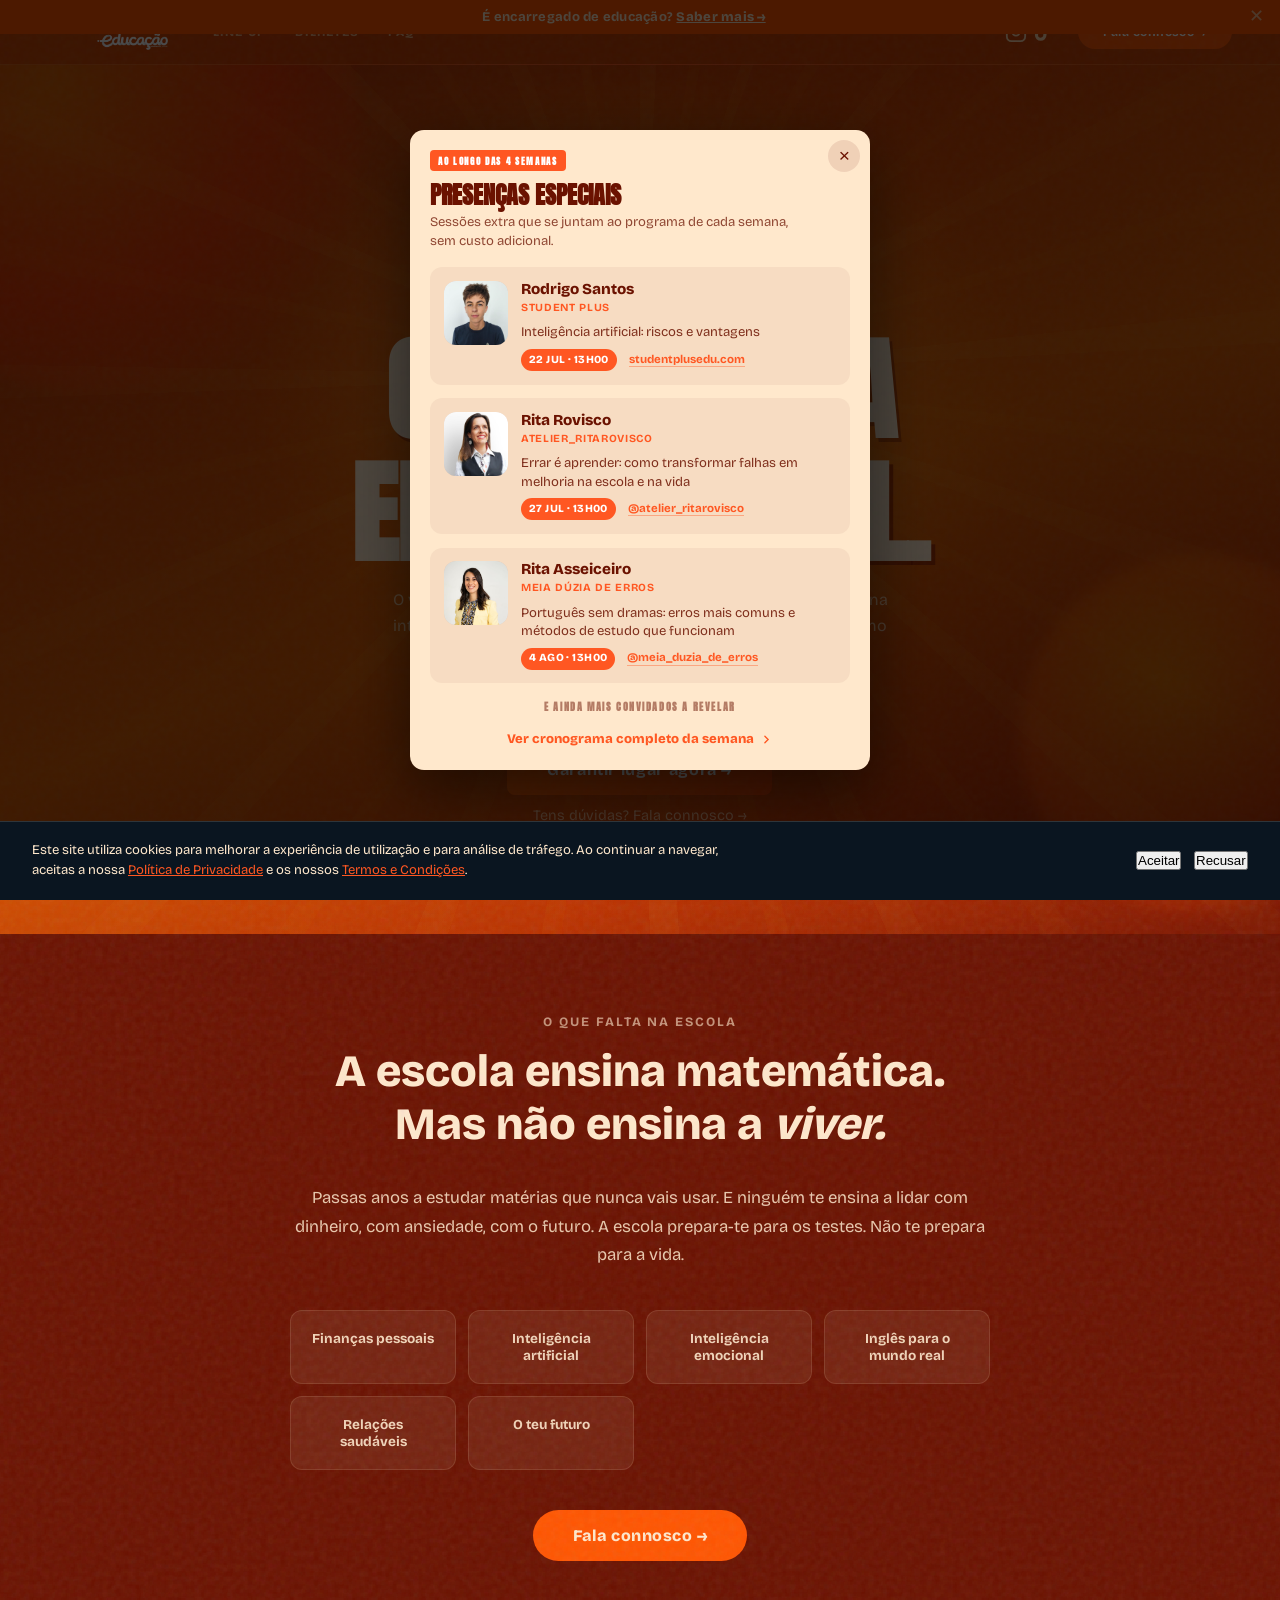
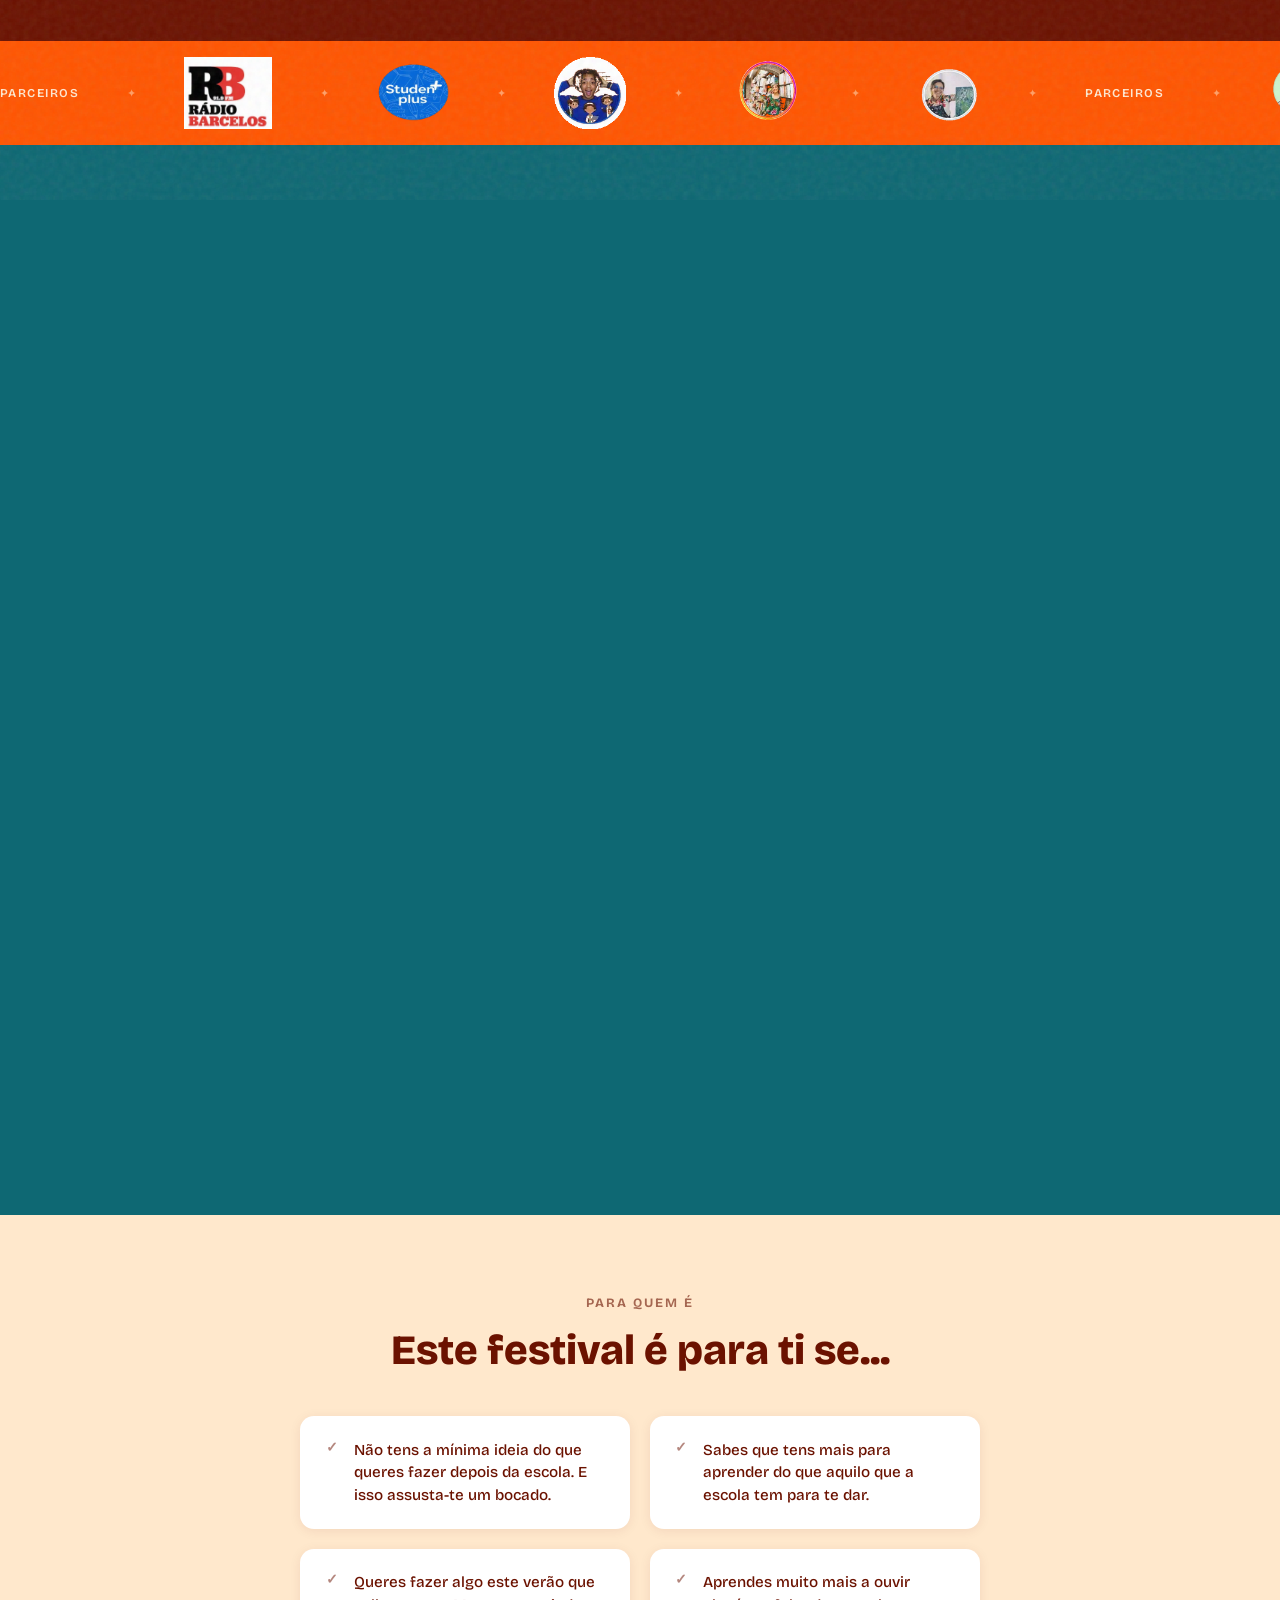
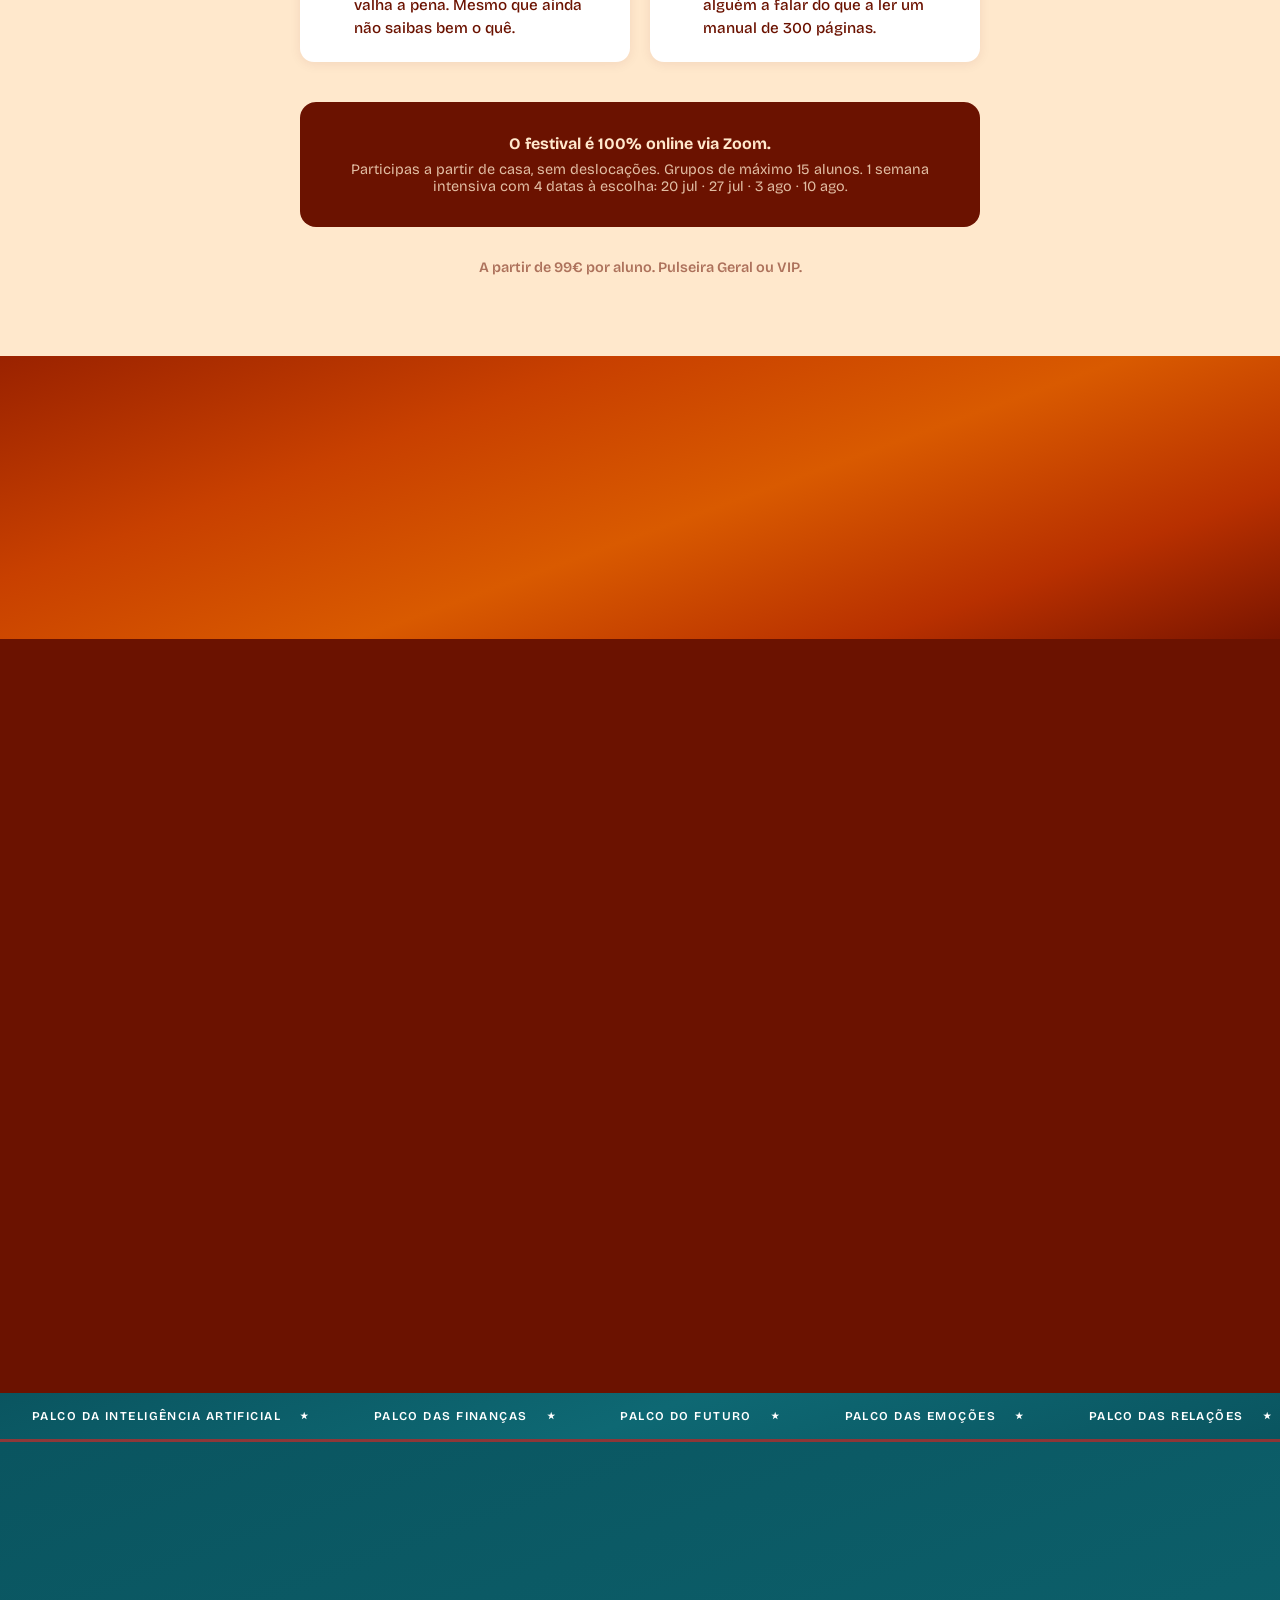
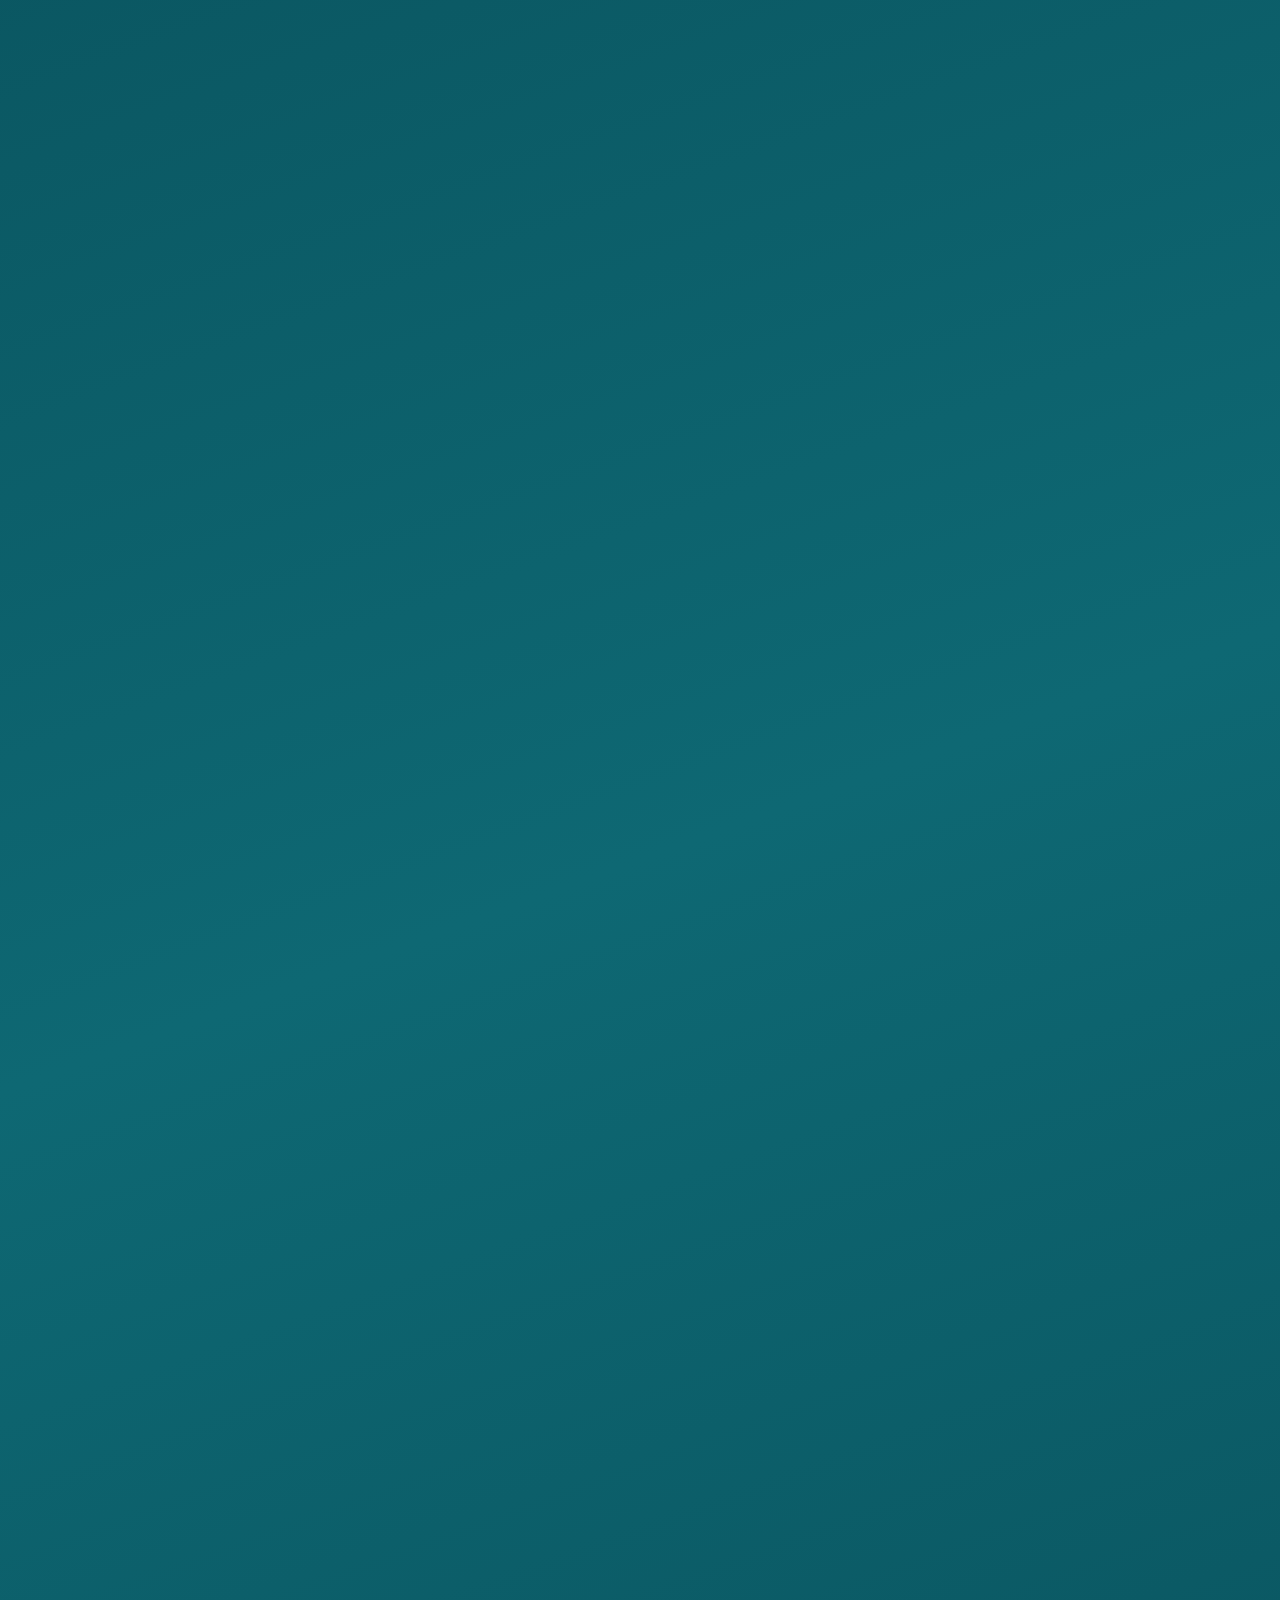
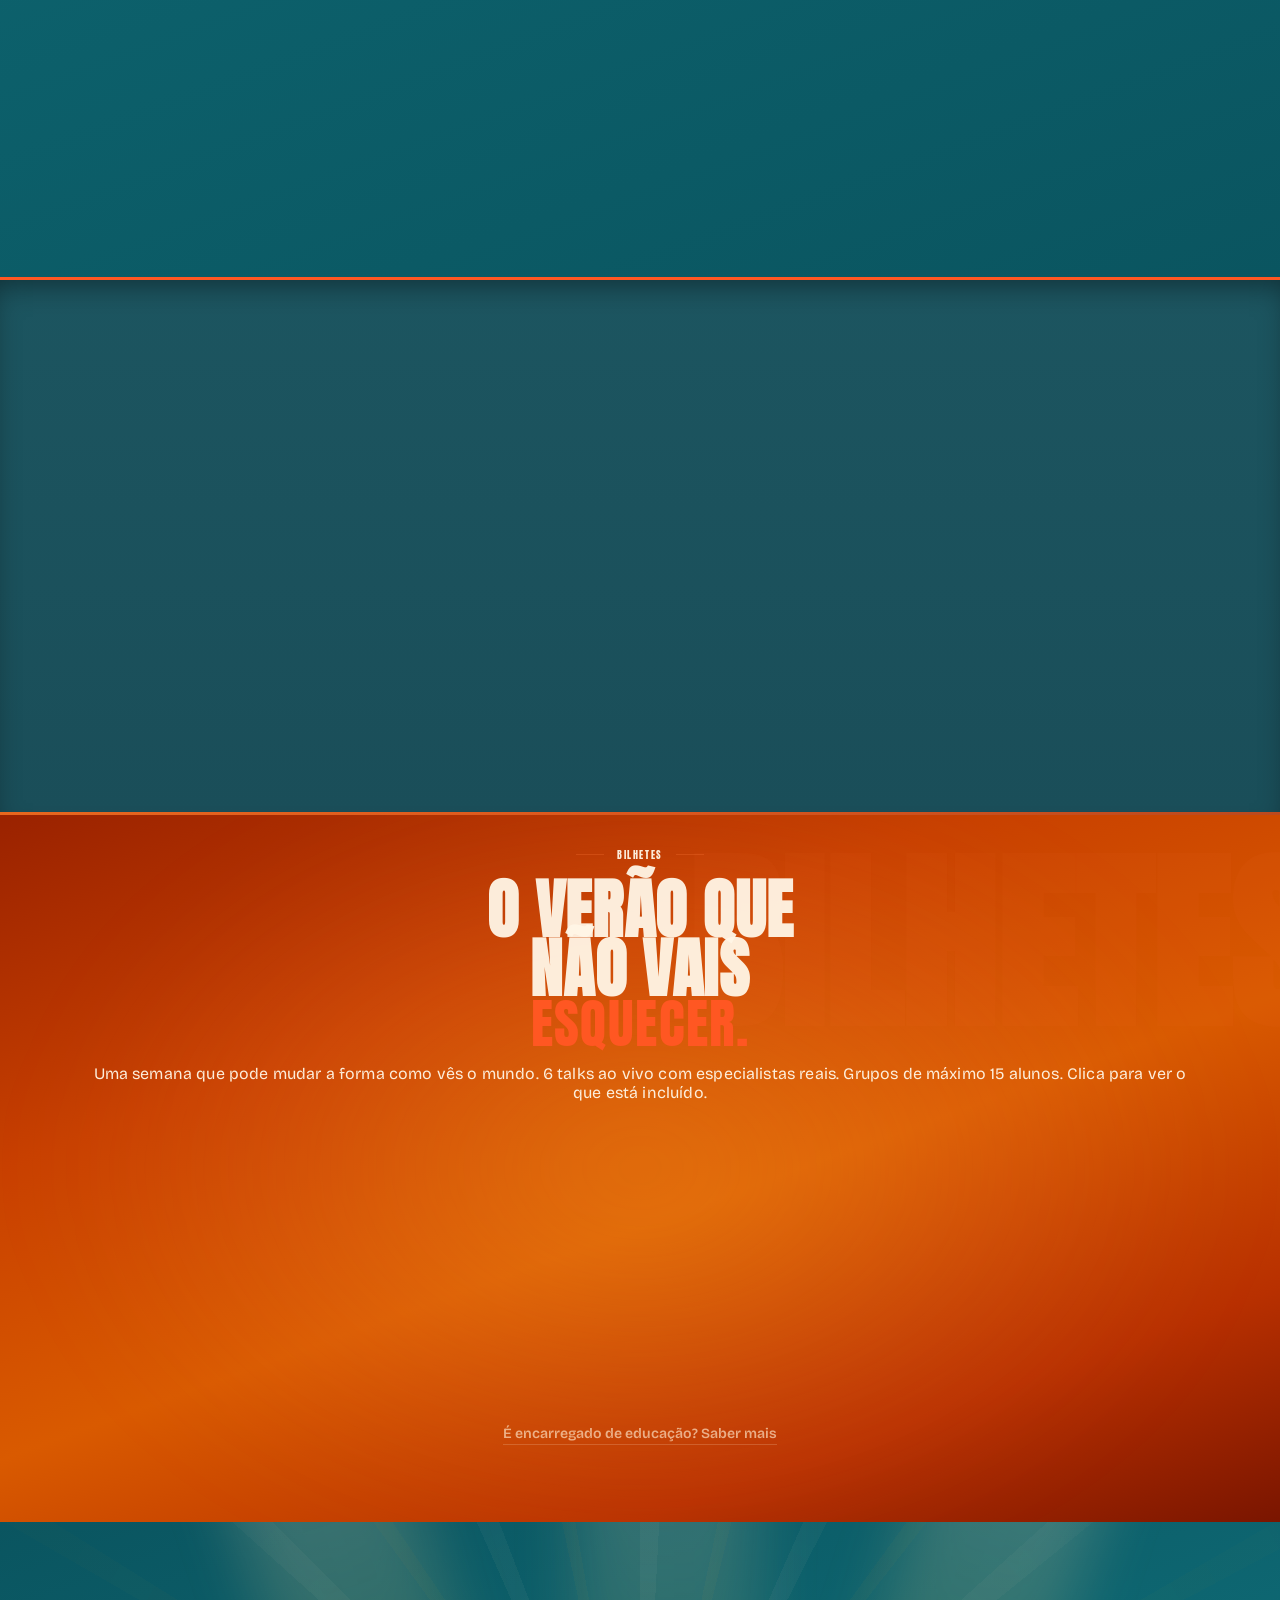
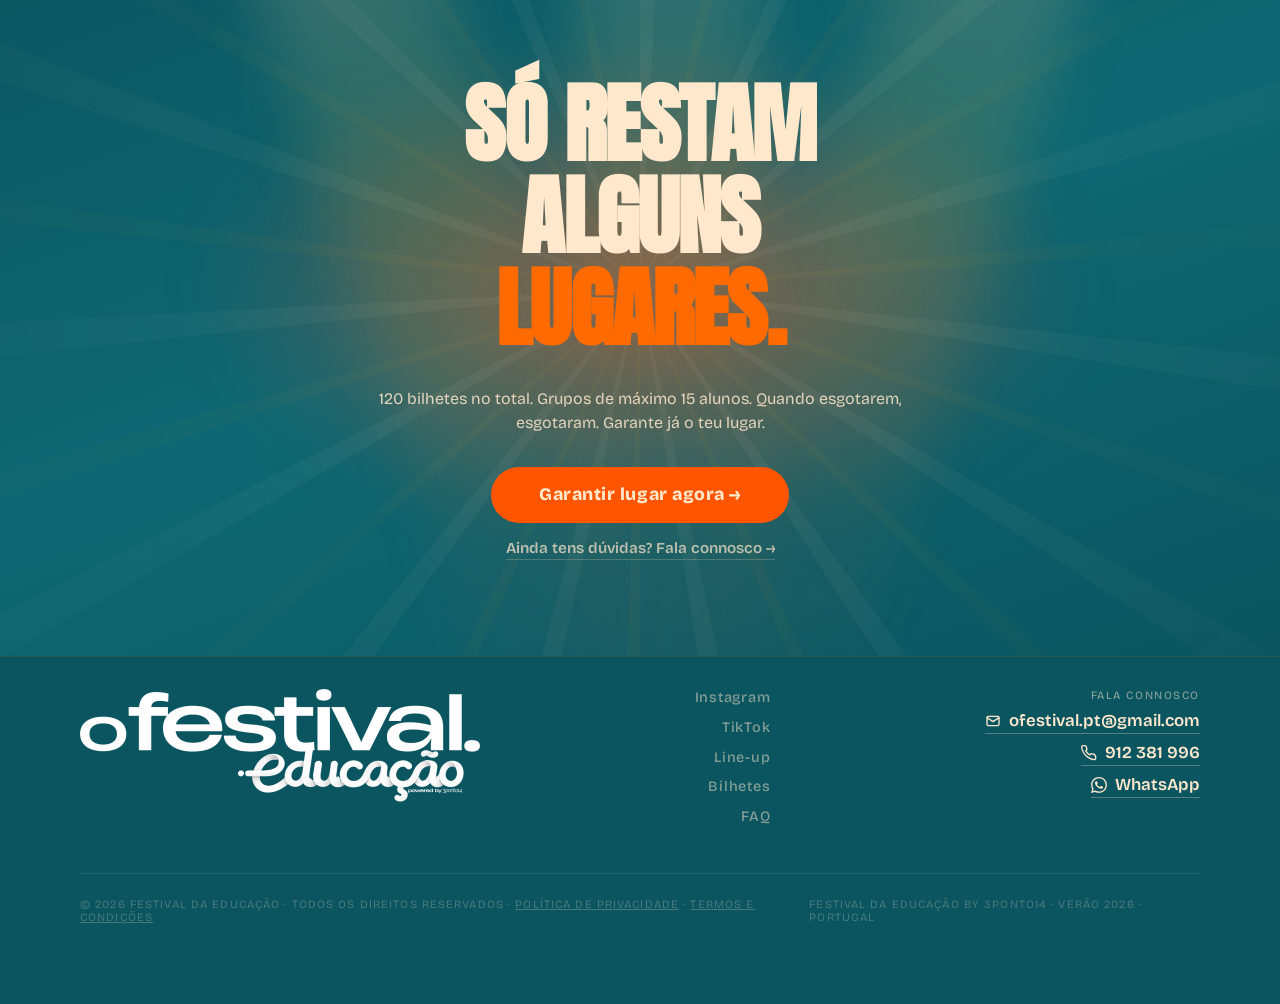
==== commit abb5bbb6: "Presencas especiais: adicionar links (Instagram/site), apelido do Rodrigo e ajuste mobile - Links pa" ====
--- a/index.html
+++ b/index.html
@@ -1533,12 +1533,17 @@
 .special-guest-role{font-size:0.68rem;text-transform:uppercase;letter-spacing:0.06em;font-weight:700;color:var(--burnt);margin:0.15rem 0 0.4rem;}
 .special-guest-theme{font-size:0.82rem;line-height:1.4;color:var(--dark);opacity:0.85;}
 .special-guest-date{display:inline-block;margin-top:0.45rem;font-size:0.68rem;font-weight:800;letter-spacing:0.04em;text-transform:uppercase;color:#fff;background:var(--burnt);padding:0.25em 0.7em;border-radius:100px;}
+.special-guest-link{display:inline-flex;align-items:center;margin-top:0.45rem;margin-left:0.5rem;font-size:0.72rem;font-weight:700;color:var(--burnt);text-decoration:none;border-bottom:1px solid rgba(255,87,34,0.4);line-height:1;padding-bottom:1px;}
+.special-guest-link:hover{border-bottom-color:var(--burnt);}
 .special-modal-foot{margin-top:1rem;font-family:'Anton',sans-serif;font-weight:800;font-size:0.62rem;letter-spacing:0.16em;text-transform:uppercase;text-align:center;opacity:0.5;}
 .special-modal-link{display:flex;align-items:center;justify-content:center;gap:0.4rem;margin-top:0.9rem;color:var(--burnt);font-weight:800;font-size:0.82rem;text-decoration:none;transition:gap 0.2s;}
 .special-modal-link:hover{gap:0.65rem;}
 @media(max-width:480px){
-  .special-guest-photo{width:54px;height:54px;}
+  .special-modal{padding:1rem;}
+  .special-guest{padding:0.7rem;gap:0.6rem;}
+  .special-guest-photo{width:50px;height:50px;}
   .special-modal-title{font-size:1.3rem;}
+  .special-guest-link{margin-left:0;display:block;}
 }
 @media(max-width:768px){
   .section-faq{padding:2.5rem 1.2rem;}
@@ -2971,10 +2976,11 @@
       <div class="special-guest">
         <img src="rodrigo.png" alt="Rodrigo" class="special-guest-photo" onerror="this.style.display='none'">
         <div class="special-guest-info">
-          <div class="special-guest-name">Rodrigo</div>
+          <div class="special-guest-name">Rodrigo Santos</div>
           <div class="special-guest-role">Student Plus</div>
           <div class="special-guest-theme">Inteligência artificial: riscos e vantagens</div>
           <span class="special-guest-date">22 jul · 13h00</span>
+          <a href="https://studentplusedu.com/" target="_blank" rel="noopener" class="special-guest-link">studentplusedu.com</a>
         </div>
       </div>
 
@@ -2985,6 +2991,7 @@
           <div class="special-guest-role">atelier_ritarovisco</div>
           <div class="special-guest-theme">Errar é aprender: como transformar falhas em melhoria na escola e na vida</div>
           <span class="special-guest-date">27 jul · 13h00</span>
+          <a href="https://instagram.com/atelier_ritarovisco/" target="_blank" rel="noopener" class="special-guest-link">@atelier_ritarovisco</a>
         </div>
       </div>
 
@@ -2995,6 +3002,7 @@
           <div class="special-guest-role">Meia Dúzia de Erros</div>
           <div class="special-guest-theme">Português sem dramas: erros mais comuns e métodos de estudo que funcionam</div>
           <span class="special-guest-date">4 ago · 13h00</span>
+          <a href="https://instagram.com/meia_duzia_de_erros/" target="_blank" rel="noopener" class="special-guest-link">@meia_duzia_de_erros</a>
         </div>
       </div>
 
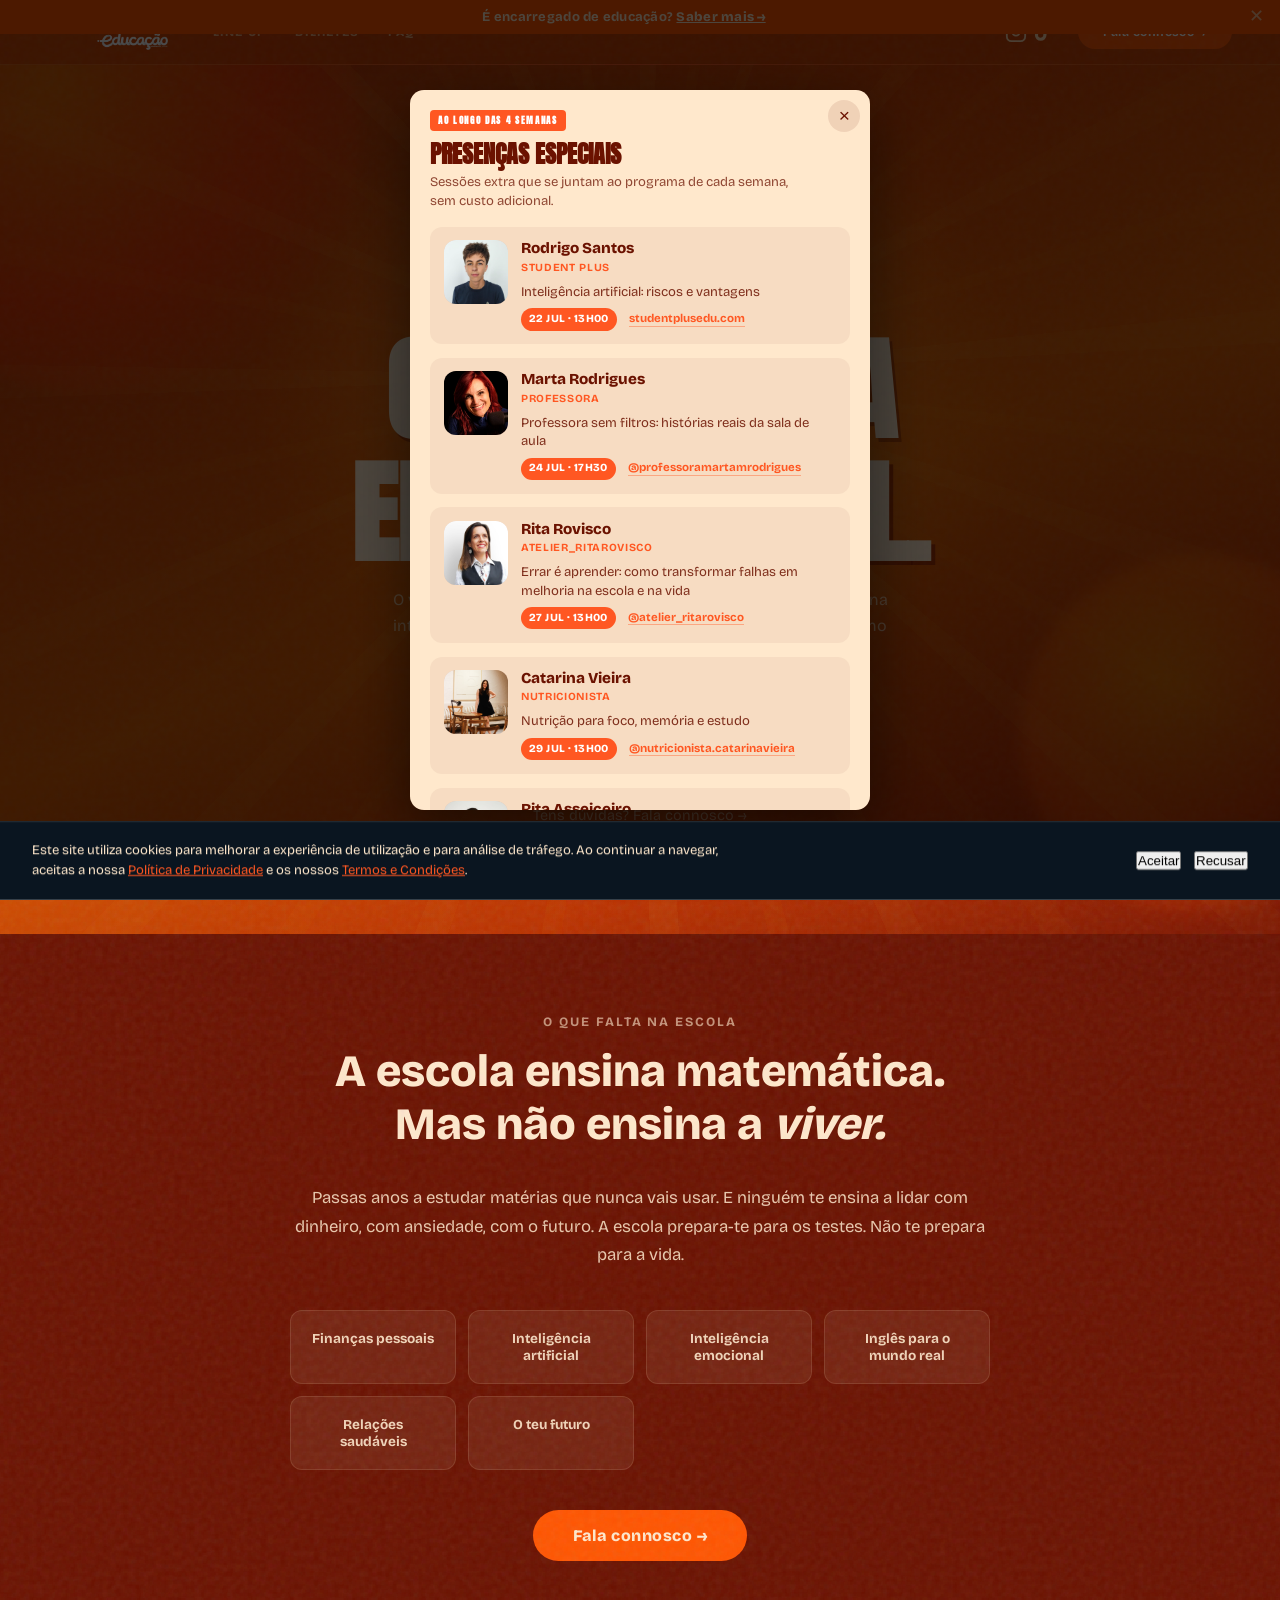
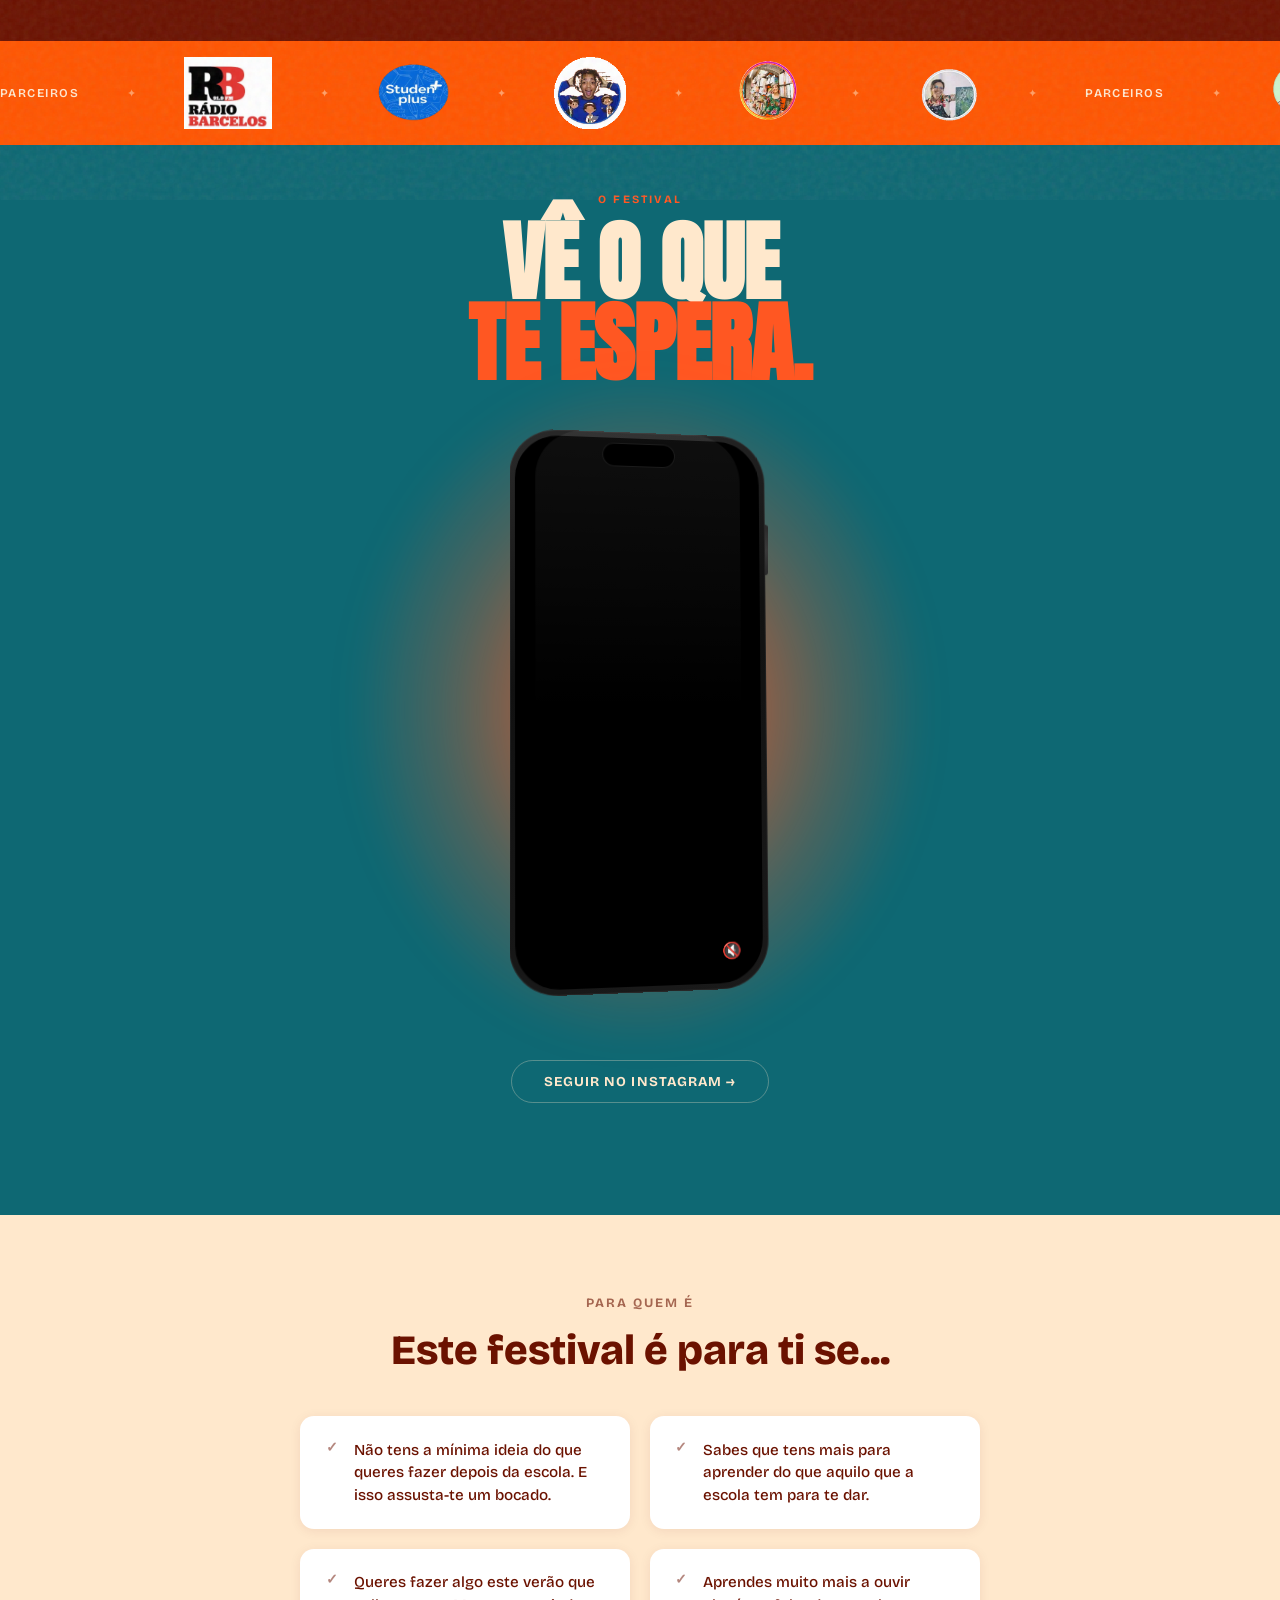
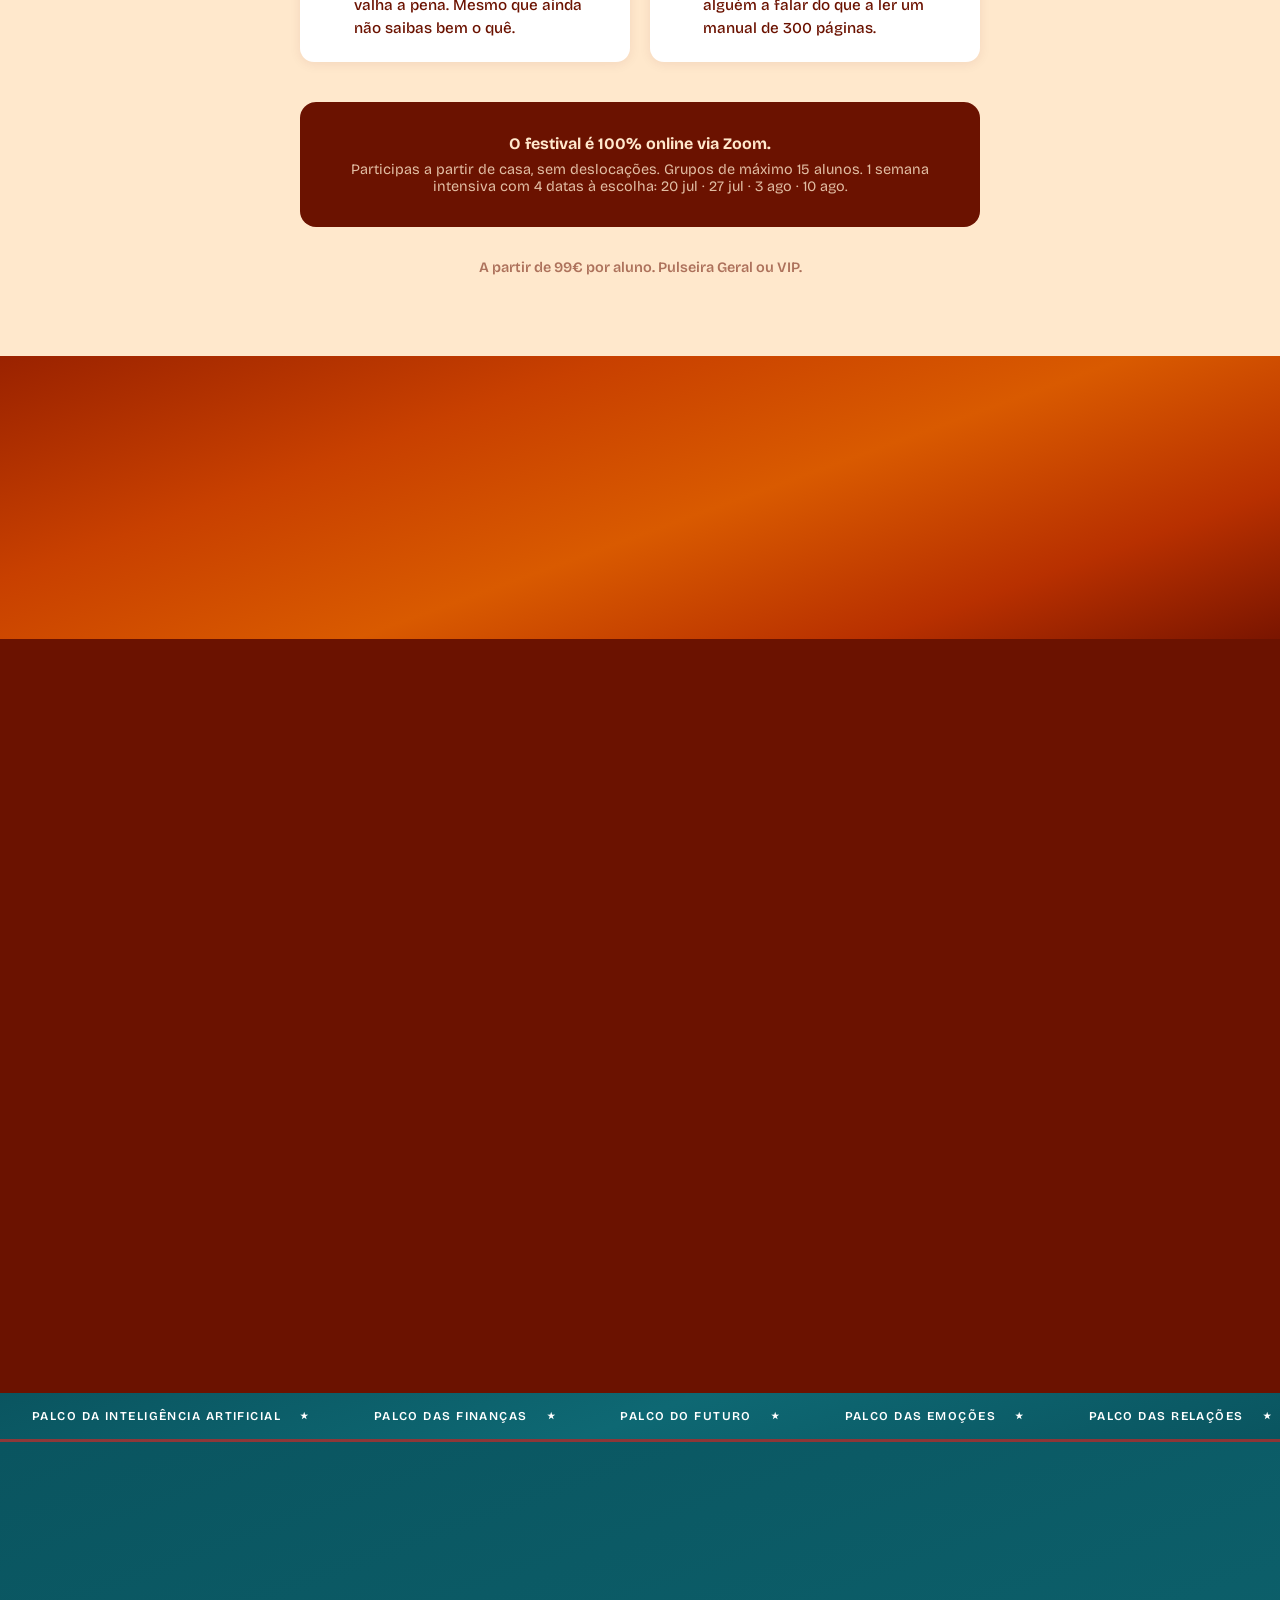
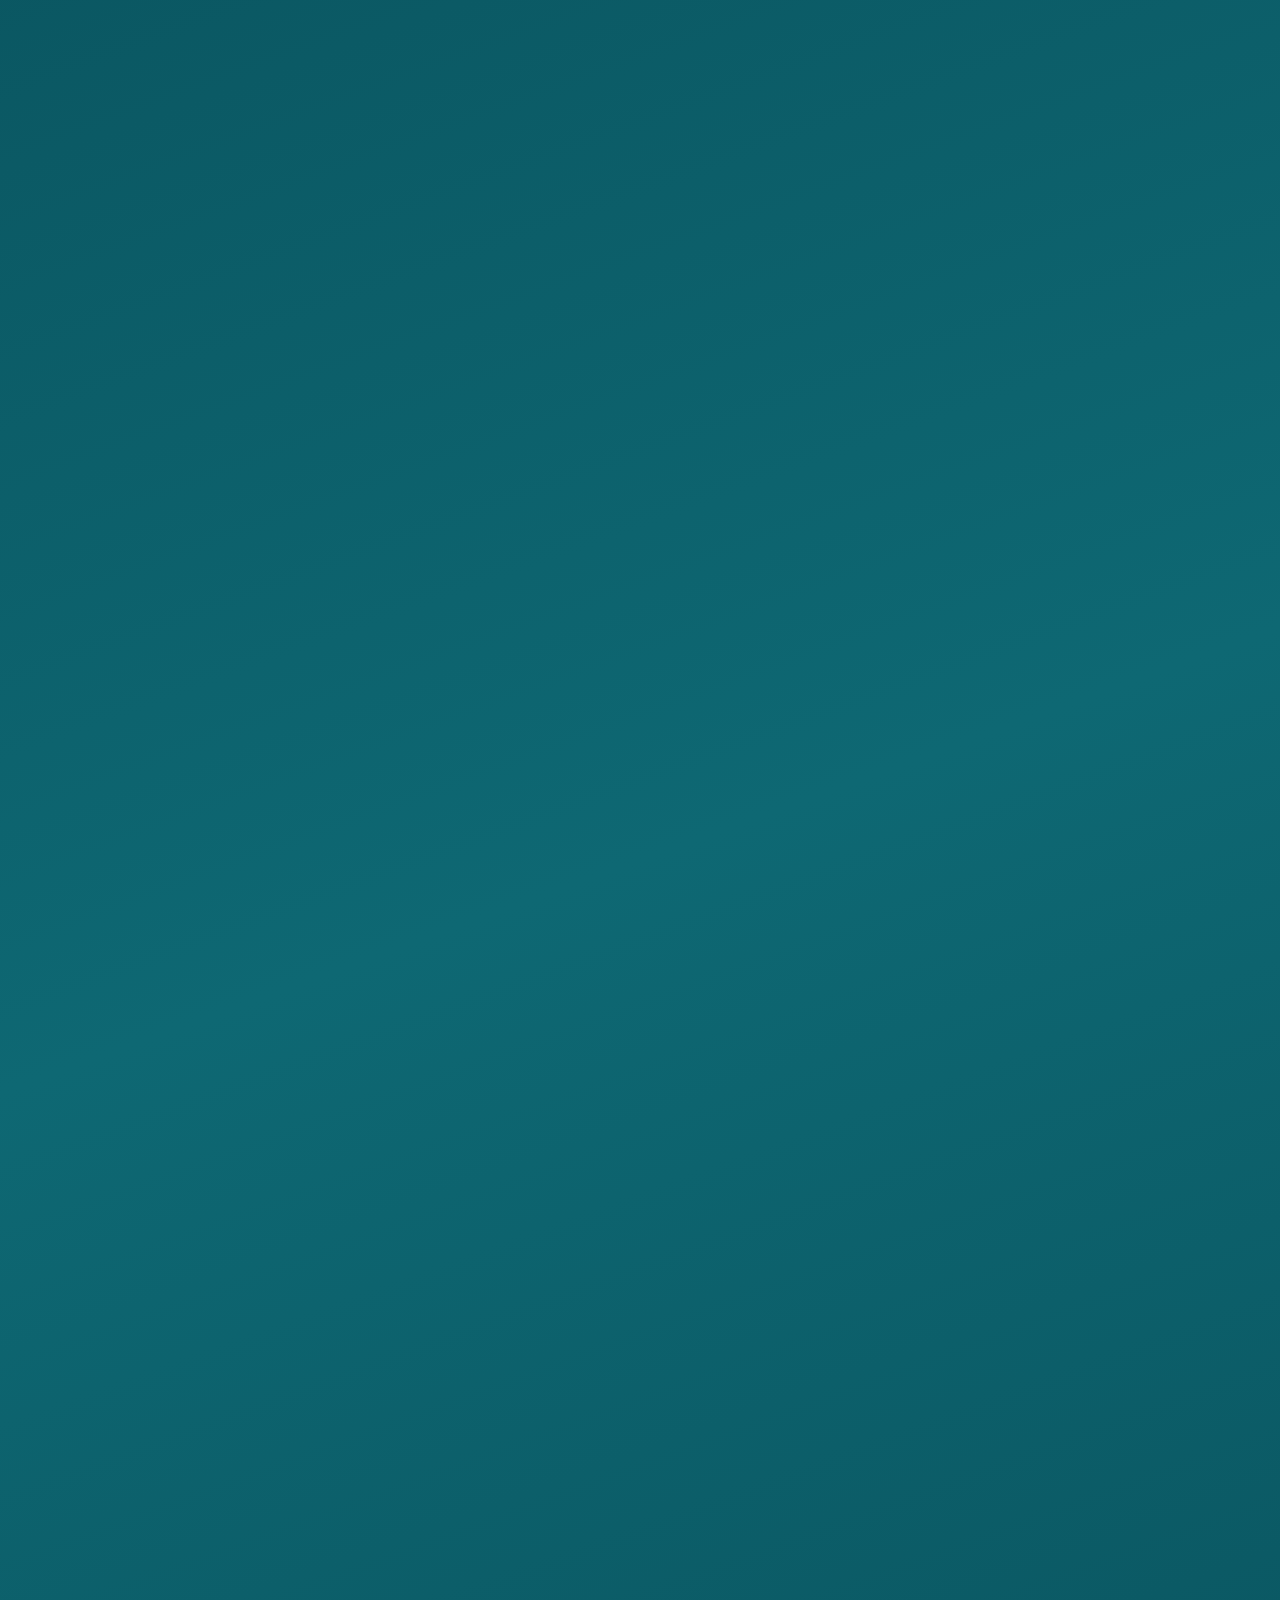
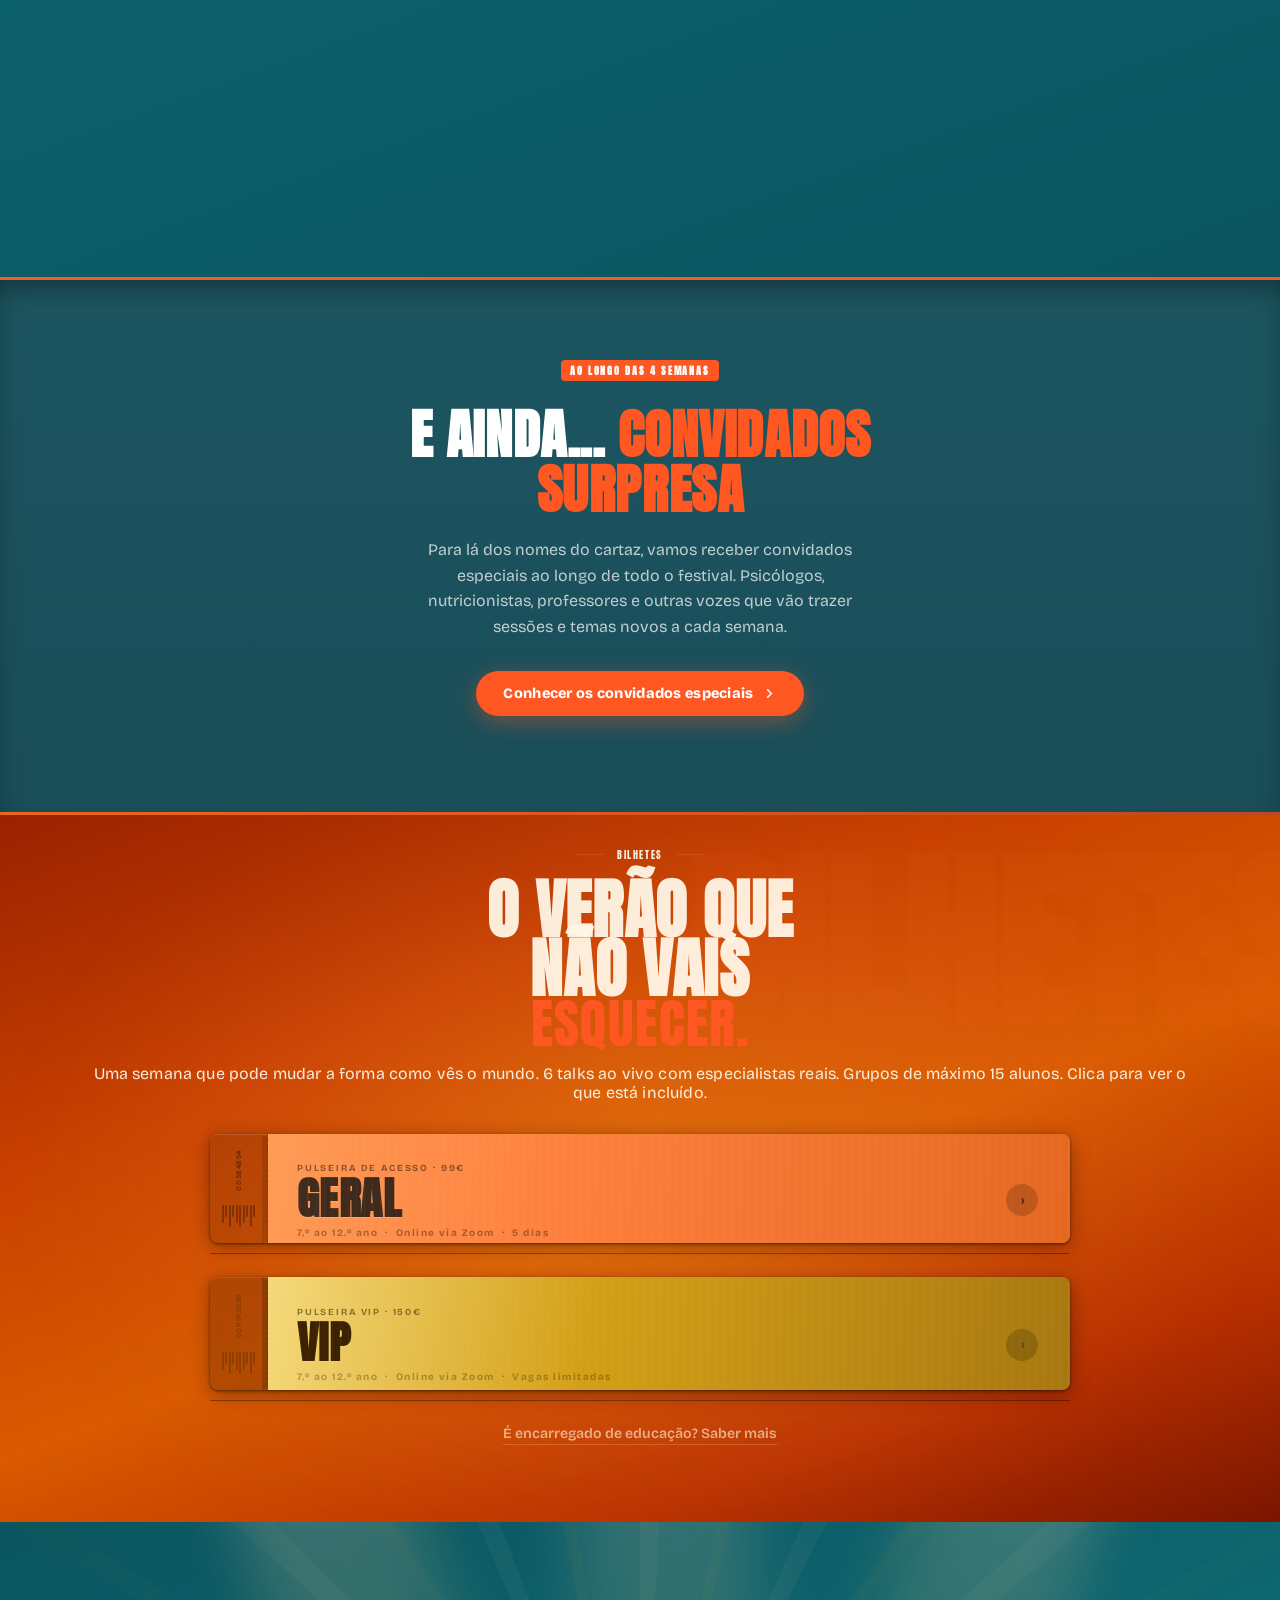
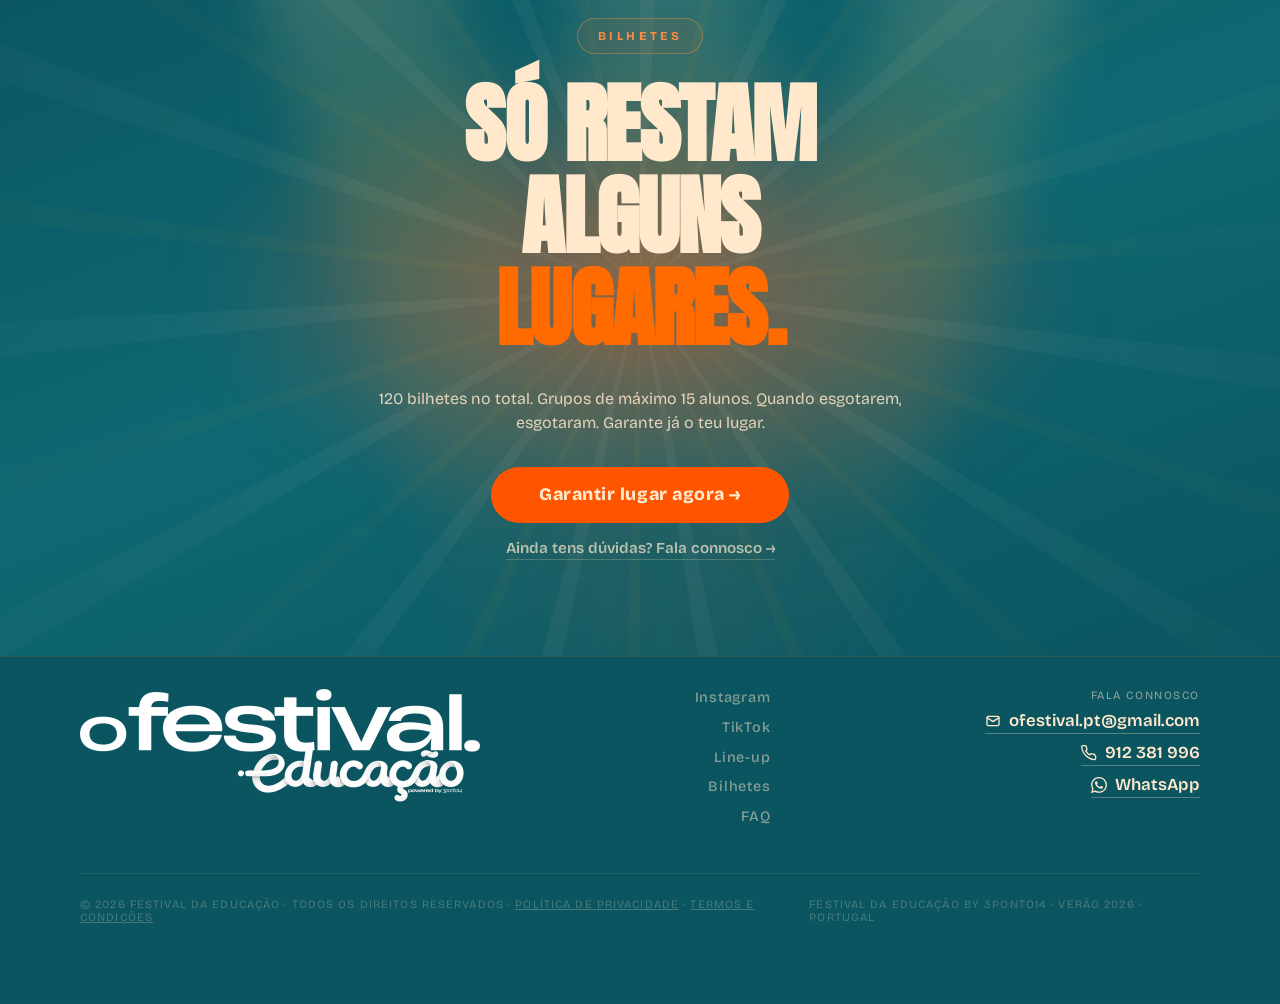
==== commit 3e150b49: "Presencas especiais: adicionar Marta Rodrigues, Catarina Vieira e Adriana Bugalho - 3 novos convidad" ====
--- a/index.html
+++ b/index.html
@@ -2985,6 +2985,17 @@
       </div>
 
       <div class="special-guest">
+        <img src="marta_rodrigues.jpeg" alt="Marta Rodrigues" class="special-guest-photo" onerror="this.style.display='none'">
+        <div class="special-guest-info">
+          <div class="special-guest-name">Marta Rodrigues</div>
+          <div class="special-guest-role">Professora</div>
+          <div class="special-guest-theme">Professora sem filtros: histórias reais da sala de aula</div>
+          <span class="special-guest-date">24 jul · 17h30</span>
+          <a href="https://instagram.com/professoramartamrodrigues/" target="_blank" rel="noopener" class="special-guest-link">@professoramartamrodrigues</a>
+        </div>
+      </div>
+
+      <div class="special-guest">
         <img src="rita_rovisco.png" alt="Rita Rovisco" class="special-guest-photo" onerror="this.style.display='none'">
         <div class="special-guest-info">
           <div class="special-guest-name">Rita Rovisco</div>
@@ -2996,6 +3007,17 @@
       </div>
 
       <div class="special-guest">
+        <img src="catarina_vieira.jpeg" alt="Catarina Vieira" class="special-guest-photo" style="object-position:62% 20%;" onerror="this.style.display='none'">
+        <div class="special-guest-info">
+          <div class="special-guest-name">Catarina Vieira</div>
+          <div class="special-guest-role">Nutricionista</div>
+          <div class="special-guest-theme">Nutrição para foco, memória e estudo</div>
+          <span class="special-guest-date">29 jul · 13h00</span>
+          <a href="https://instagram.com/nutricionista.catarinavieira" target="_blank" rel="noopener" class="special-guest-link">@nutricionista.catarinavieira</a>
+        </div>
+      </div>
+
+      <div class="special-guest">
         <img src="rita_asseiceiro.jpg" alt="Rita Asseiceiro" class="special-guest-photo" onerror="this.style.display='none'">
         <div class="special-guest-info">
           <div class="special-guest-name">Rita Asseiceiro</div>
@@ -3003,6 +3025,17 @@
           <div class="special-guest-theme">Português sem dramas: erros mais comuns e métodos de estudo que funcionam</div>
           <span class="special-guest-date">4 ago · 13h00</span>
           <a href="https://instagram.com/meia_duzia_de_erros/" target="_blank" rel="noopener" class="special-guest-link">@meia_duzia_de_erros</a>
+        </div>
+      </div>
+
+      <div class="special-guest">
+        <img src="adriana_bugalho.jpeg" alt="Adriana Bugalho" class="special-guest-photo" onerror="this.style.display='none'">
+        <div class="special-guest-info">
+          <div class="special-guest-name">Adriana Bugalho</div>
+          <div class="special-guest-role">Psicóloga</div>
+          <div class="special-guest-theme">Relações amorosas na Era Digital: o que esperar</div>
+          <span class="special-guest-date">5 ago · 17h30</span>
+          <a href="https://instagram.com/adrianabugalho.psicologa" target="_blank" rel="noopener" class="special-guest-link">@adrianabugalho.psicologa</a>
         </div>
       </div>
 
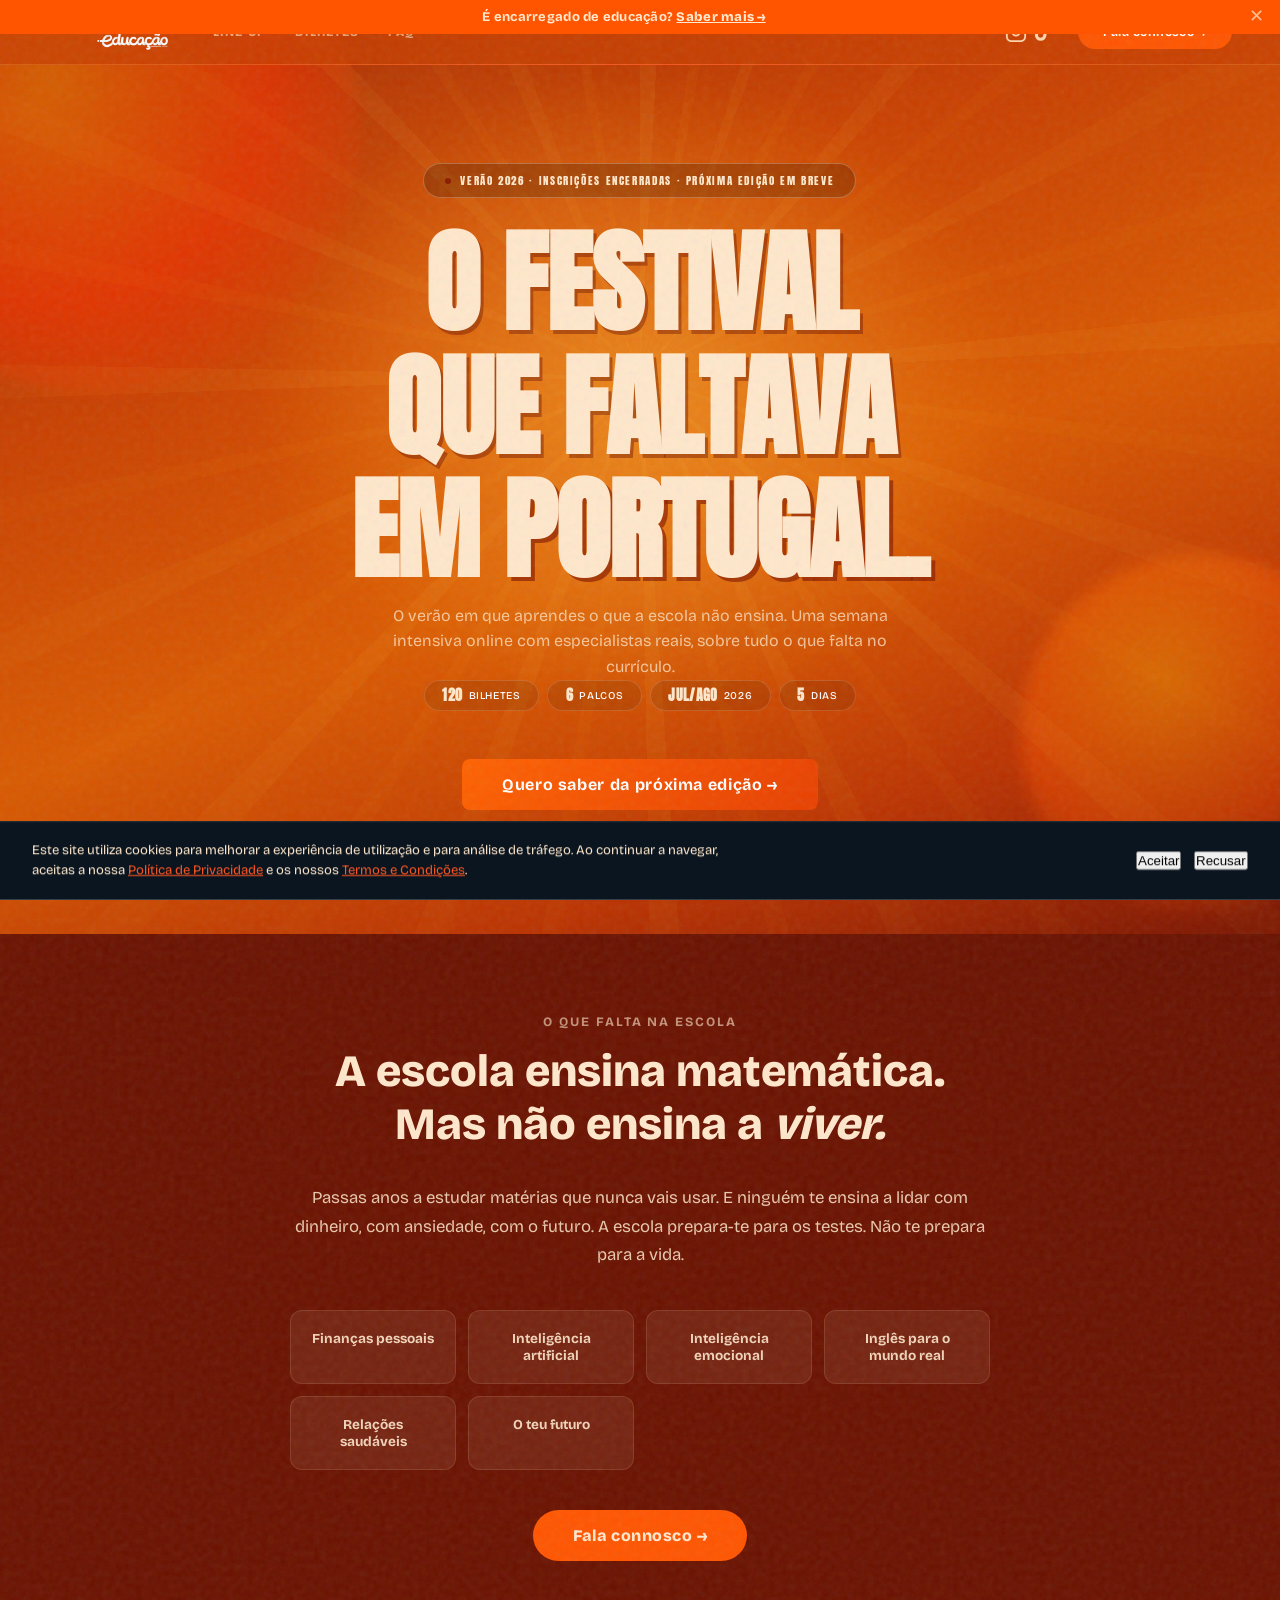
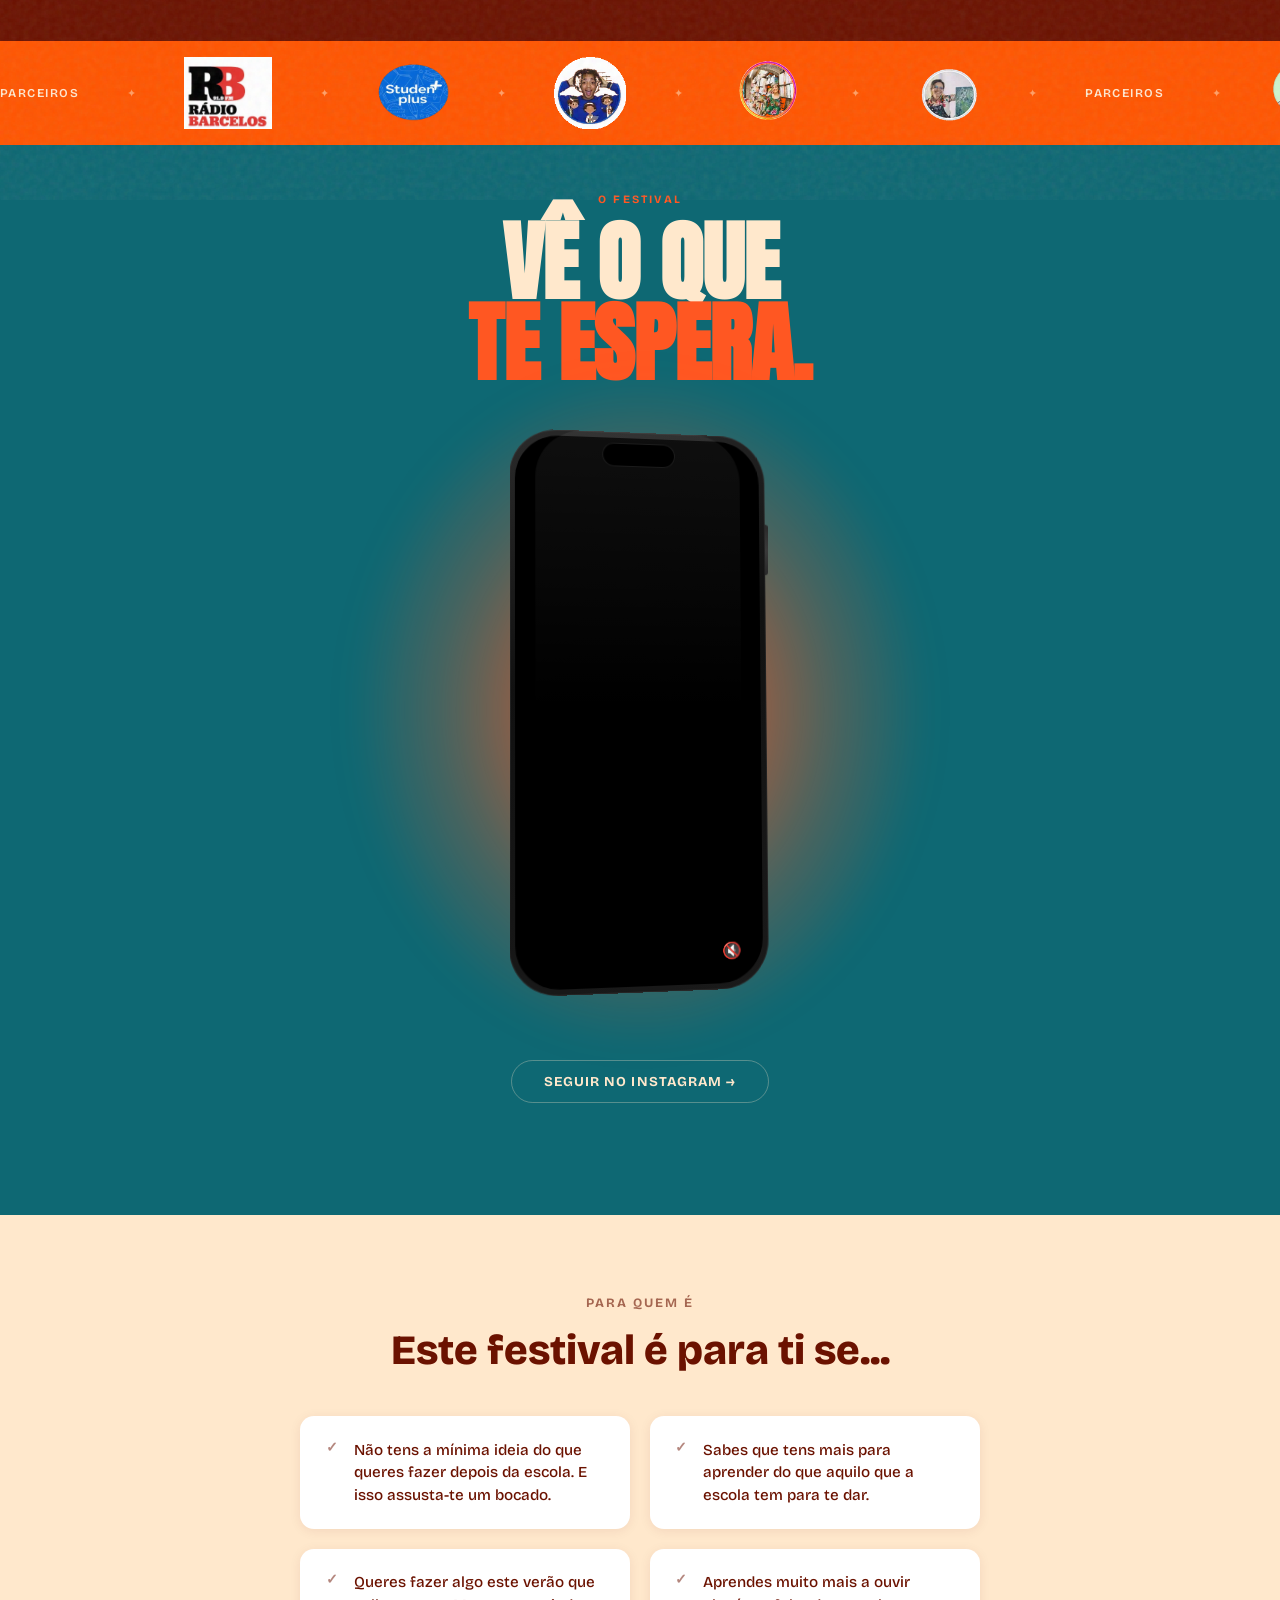
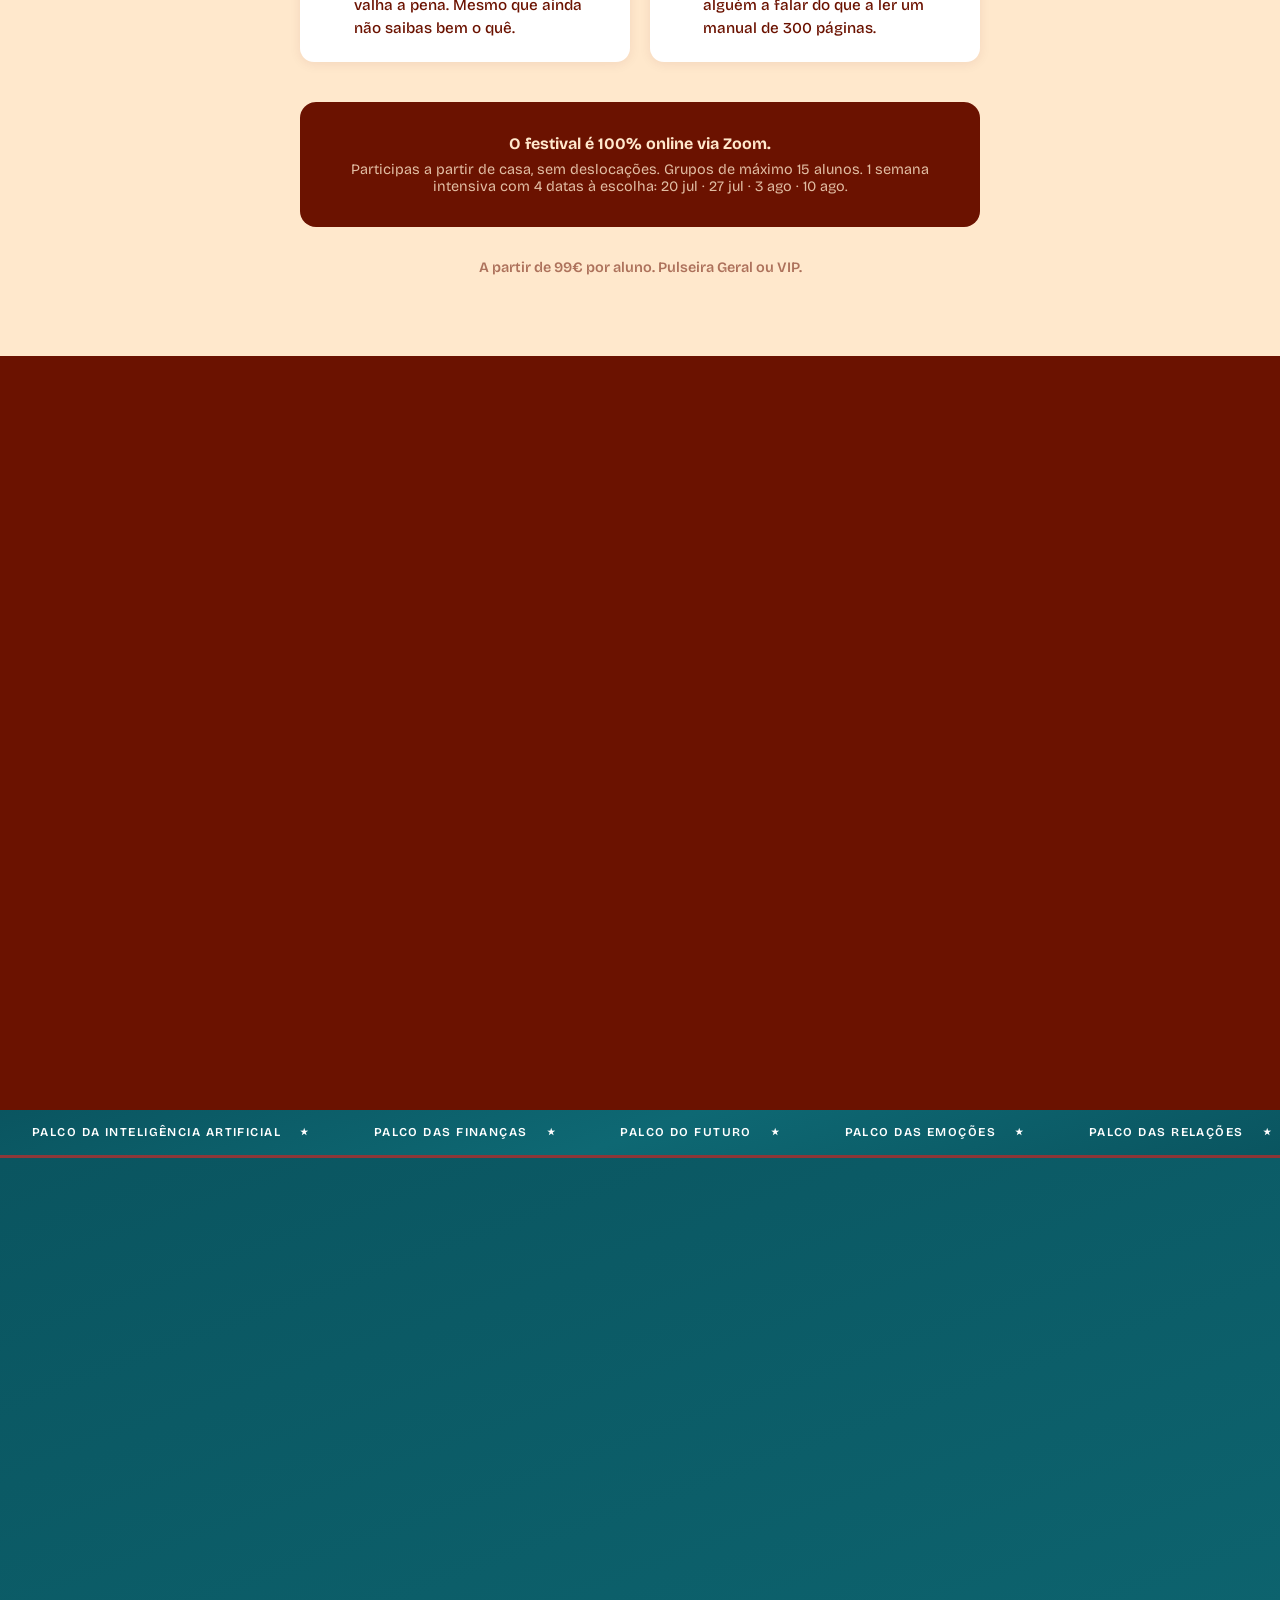
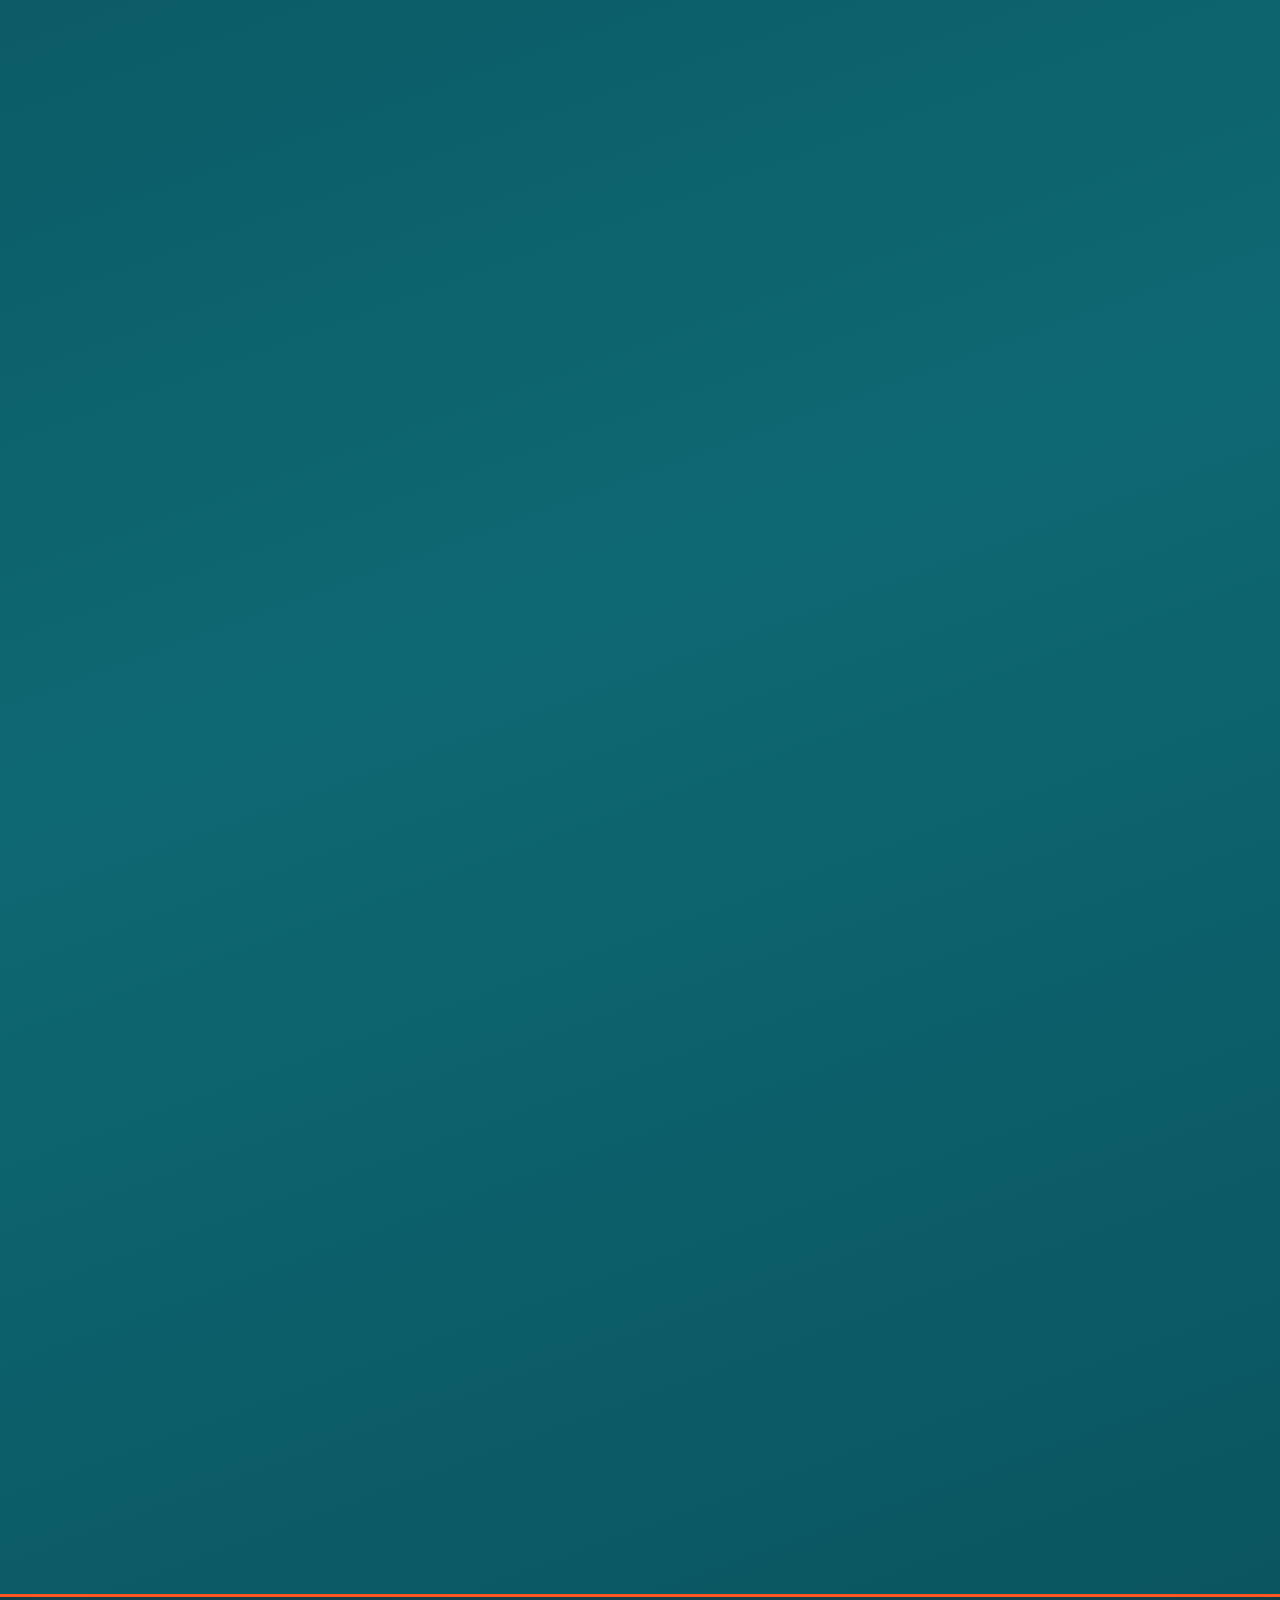
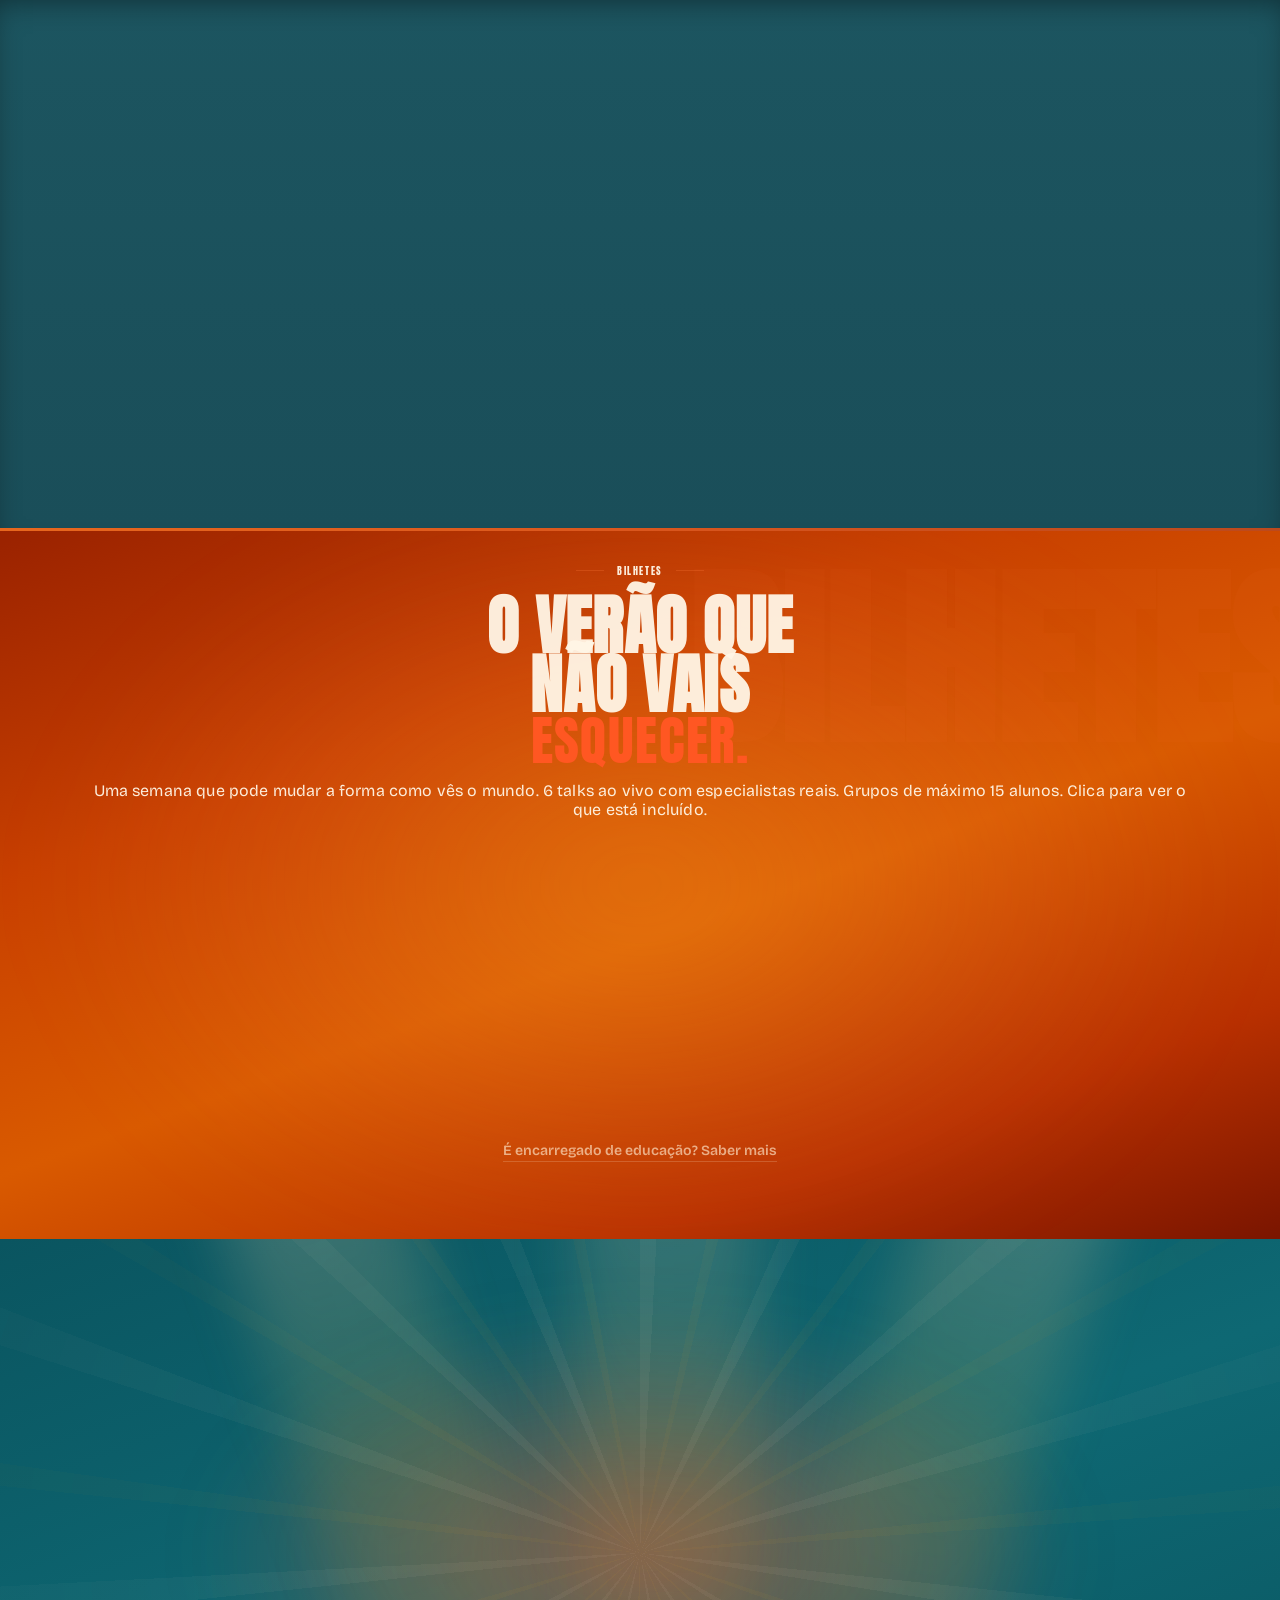
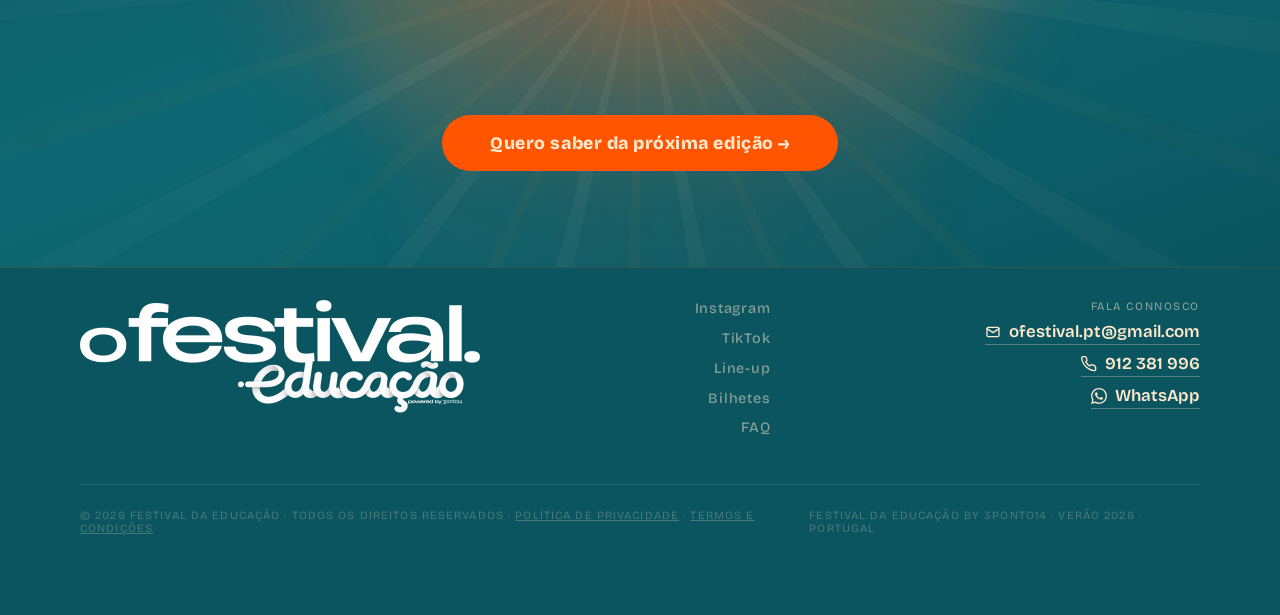
==== commit 3b36285c: "Encerrar inscricoes da edicao Verao 2026 - Aviso no topo do hero: inscricoes encerradas, proxima edi" ====
--- a/index.html
+++ b/index.html
@@ -68,20 +68,22 @@
     {
       "@type": "Offer",
       "name": "Pulseira Geral",
-      "url": "https://forms.gle/EdxyNhv4k7qgLFpBA",
+      "url": "https://minimbafalso.pt/",
       "price": "99",
       "priceCurrency": "EUR",
-      "availability": "https://schema.org/InStock",
-      "validFrom": "2026-01-01"
+      "availability": "https://schema.org/Discontinued",
+      "validFrom": "2026-01-01",
+      "validThrough": "2026-08-14"
     },
     {
       "@type": "Offer",
       "name": "Pulseira VIP",
-      "url": "https://forms.gle/EdxyNhv4k7qgLFpBA",
+      "url": "https://minimbafalso.pt/",
       "price": "150",
       "priceCurrency": "EUR",
-      "availability": "https://schema.org/InStock",
-      "validFrom": "2026-01-01"
+      "availability": "https://schema.org/Discontinued",
+      "validFrom": "2026-01-01",
+      "validThrough": "2026-08-14"
     }
   ]
 }
@@ -1517,34 +1519,10 @@
   padding:0.85rem 1.7rem;
   border-radius:100px;
   box-shadow:0 6px 22px rgba(255,87,34,0.4);
+  text-decoration:none;
   transition:transform 0.2s var(--ease-spring),box-shadow 0.2s,background 0.2s;
 }
 .surprise-cta-btn:hover{transform:translateY(-2px) scale(1.03);background:#FF6B33;box-shadow:0 10px 30px rgba(255,87,34,0.55);}
-.special-modal{max-width:460px;}
-.special-modal-head{padding-right:2.5rem;margin-bottom:1rem;}
-.special-modal-tag{display:inline-block;background:var(--burnt);color:#fff;font-family:'Anton',sans-serif;font-weight:800;font-size:0.58rem;letter-spacing:0.18em;text-transform:uppercase;padding:0.35em 0.85em;border-radius:4px;margin-bottom:0.7rem;}
-.special-modal-title{font-family:'Anton',sans-serif;font-weight:800;font-size:1.5rem;line-height:1.05;text-transform:uppercase;color:var(--dark);margin-bottom:0.35rem;}
-.special-modal-sub{font-size:0.82rem;line-height:1.45;opacity:0.75;}
-.special-guests{display:flex;flex-direction:column;gap:0.85rem;}
-.special-guest{display:flex;gap:0.85rem;align-items:flex-start;background:rgba(107,18,0,0.05);border-radius:12px;padding:0.85rem;}
-.special-guest-photo{width:64px;height:64px;border-radius:12px;object-fit:cover;object-position:center 18%;background:rgba(107,18,0,0.1);flex-shrink:0;}
-.special-guest-info{flex:1;min-width:0;}
-.special-guest-name{font-weight:800;font-size:0.95rem;color:var(--dark);line-height:1.1;}
-.special-guest-role{font-size:0.68rem;text-transform:uppercase;letter-spacing:0.06em;font-weight:700;color:var(--burnt);margin:0.15rem 0 0.4rem;}
-.special-guest-theme{font-size:0.82rem;line-height:1.4;color:var(--dark);opacity:0.85;}
-.special-guest-date{display:inline-block;margin-top:0.45rem;font-size:0.68rem;font-weight:800;letter-spacing:0.04em;text-transform:uppercase;color:#fff;background:var(--burnt);padding:0.25em 0.7em;border-radius:100px;}
-.special-guest-link{display:inline-flex;align-items:center;margin-top:0.45rem;margin-left:0.5rem;font-size:0.72rem;font-weight:700;color:var(--burnt);text-decoration:none;border-bottom:1px solid rgba(255,87,34,0.4);line-height:1;padding-bottom:1px;}
-.special-guest-link:hover{border-bottom-color:var(--burnt);}
-.special-modal-foot{margin-top:1rem;font-family:'Anton',sans-serif;font-weight:800;font-size:0.62rem;letter-spacing:0.16em;text-transform:uppercase;text-align:center;opacity:0.5;}
-.special-modal-link{display:flex;align-items:center;justify-content:center;gap:0.4rem;margin-top:0.9rem;color:var(--burnt);font-weight:800;font-size:0.82rem;text-decoration:none;transition:gap 0.2s;}
-.special-modal-link:hover{gap:0.65rem;}
-@media(max-width:480px){
-  .special-modal{padding:1rem;}
-  .special-guest{padding:0.7rem;gap:0.6rem;}
-  .special-guest-photo{width:50px;height:50px;}
-  .special-modal-title{font-size:1.3rem;}
-  .special-guest-link{margin-left:0;display:block;}
-}
 @media(max-width:768px){
   .section-faq{padding:2.5rem 1.2rem;}
   .faq-header{margin-bottom:1.5rem;}
@@ -2201,7 +2179,7 @@
   <div class="hero-content">
     <div class="hero-badge">
       <span class="dot"></span>
-      Festival da Educação · Verão 2026 · 100% Online
+      Verão 2026 · Inscrições encerradas · Próxima edição em breve
     </div>
 
     <h1 class="hero-title">
@@ -2232,10 +2210,9 @@
     </div>
 
     <div style="display:flex;flex-direction:column;align-items:center;gap:0.75rem;">
-      <a href="https://forms.gle/EdxyNhv4k7qgLFpBA" target="_blank" rel="noopener" class="btn-dark" style="margin:0 auto;display:inline-block;font-size:1rem;padding:1rem 2.5rem;text-decoration:none;">Garantir lugar agora →</a>
-      <a href="https://wa.link/cw8seg" target="_blank" rel="noopener" style="font-size:0.9rem;color:#FFE8CC;opacity:0.65;text-decoration:none;border-bottom:1px solid rgba(255,232,204,0.3);padding-bottom:1px;">Tens dúvidas? Fala connosco →</a>
+      <a href="https://wa.link/cw8seg" target="_blank" rel="noopener" class="btn-dark" style="margin:0 auto;display:inline-block;font-size:1rem;padding:1rem 2.5rem;text-decoration:none;">Quero saber da próxima edição →</a>
     </div>
-    <span class="form-note" style="display:block;text-align:center;margin-top:0.8rem;">Apenas 120 bilhetes disponíveis.</span>
+    <span class="form-note" style="display:block;text-align:center;margin-top:0.8rem;">As inscrições para esta edição fecharam. A próxima ainda não foi anunciada.</span>
   </div>
 </section>
 
@@ -2535,30 +2512,6 @@
 </section>
 
 <!-- COUNTDOWN -->
-<section class="section-countdown" style="position:relative;overflow:hidden;">
-  <div class="countdown-label" style="position:relative;z-index:2;">O festival começa em</div>
-  <div class="countdown-digits">
-    <div class="countdown-block cd-clean">
-      <div class="countdown-num" id="cd-days">--</div>
-      <div class="countdown-unit">Dias</div>
-    </div>
-    <div class="countdown-block cd-clean">
-      <div class="countdown-num" id="cd-hours">--</div>
-      <div class="countdown-unit">Horas</div>
-    </div>
-    <div class="countdown-block cd-clean">
-      <div class="countdown-num" id="cd-mins">--</div>
-      <div class="countdown-unit">Minutos</div>
-    </div>
-    <div class="countdown-block cd-clean">
-      <div class="countdown-num" id="cd-secs">--</div>
-      <div class="countdown-unit">Segundos</div>
-    </div>
-  </div>
-</section>
-
-
-
 <!-- FAQ -->
 <section class="section-faq" id="faq">
   <div class="spotlights" aria-hidden="true">
@@ -2807,11 +2760,11 @@
   <div class="surprise-wrap reveal">
     <div class="surprise-tag">Ao longo das 4 semanas</div>
     <h2 class="surprise-title" id="surprise-title">E ainda... <span>convidados surpresa</span></h2>
-    <p class="surprise-text">Para lá dos nomes do cartaz, vamos receber convidados especiais ao longo de todo o festival. Psicólogos, nutricionistas, professores e outras vozes que vão trazer sessões e temas novos a cada semana.</p>
-    <button type="button" class="surprise-cta-btn" onclick="openSpecialGuests()">
-      Conhecer os convidados especiais
+    <p class="surprise-text">Para lá dos nomes do cartaz, o festival recebeu convidados especiais ao longo de todas as semanas. Psicólogos, nutricionistas, professores e outras vozes que trouxeram sessões e temas novos.</p>
+    <a href="/encarregados.html#cronograma" class="surprise-cta-btn">
+      Ver os convidados especiais
       <svg viewBox="0 0 24 24" width="15" height="15" fill="none" stroke="currentColor" stroke-width="2.5" stroke-linecap="round"><polyline points="9 6 15 12 9 18"/></svg>
-    </button>
+    </a>
   </div>
 </section>
 
@@ -2867,8 +2820,8 @@
             <li><strong>Oferta de boas-vindas enviada para casa</strong></li>
           </ul>
           <div class="wb-panel-cta">
-            <span class="wb-panel-price">99€ · 5 dias · Restam poucas vagas</span>
-            <a href="https://forms.gle/EdxyNhv4k7qgLFpBA" target="_blank" rel="noopener" class="wb-panel-btn">Garantir lugar →</a>
+            <span class="wb-panel-price">99€ · 5 dias</span>
+            <span class="wb-panel-soon">Inscrições encerradas</span>
           </div>
         </div>
       </div>
@@ -2888,7 +2841,7 @@
           <div class="wb-left">
             <span class="wb-pass-type">Pulseira VIP · 150€</span>
             <div class="wb-name">VIP</div>
-            <div class="wb-hashtag">7.º ao 12.º ano &nbsp;·&nbsp; Online via Zoom &nbsp;·&nbsp; Vagas limitadas</div>
+            <div class="wb-hashtag">7.º ao 12.º ano &nbsp;·&nbsp; Online via Zoom</div>
           </div>
           <div class="wb-right">
             <span class="wb-icon"></span>
@@ -2911,8 +2864,8 @@
             <li><strong>Oferta de boas-vindas enviada para casa</strong></li>
           </ul>
           <div class="wb-panel-cta">
-            <span class="wb-panel-price">150€ · 5 dias · Vagas quase esgotadas</span>
-            <a href="https://forms.gle/EdxyNhv4k7qgLFpBA" target="_blank" rel="noopener" class="wb-panel-btn">Garantir lugar VIP →</a>
+            <span class="wb-panel-price">150€ · 5 dias</span>
+            <span class="wb-panel-soon">Inscrições encerradas</span>
           </div>
         </div>
       </div>
@@ -2932,16 +2885,14 @@
     <div class="spotlight spotlight--3"></div>
   </div>
   <div class="cta-inner">
-    <div class="cta-eyebrow-new reveal">BILHETES</div>
+    <div class="cta-eyebrow-new reveal">ESTA EDIÇÃO</div>
     <h2 class="cta-title-new reveal">
-      Só restam<br>
-      alguns<br>
-      <em>lugares.</em>
+      Inscrições<br>
+      <em>encerradas.</em>
     </h2>
-    <p class="cta-form-intro reveal">120 bilhetes no total. Grupos de máximo 15 alunos. Quando esgotarem, esgotaram. Garante já o teu lugar.</p>
+    <p class="cta-form-intro reveal">As inscrições para esta edição do festival estão encerradas. A próxima edição ainda não foi anunciada. Deixa o teu contacto e avisamos-te assim que abrir.</p>
     <div style="display:flex;flex-direction:column;align-items:center;gap:1rem;margin-top:2rem;">
-      <a href="https://forms.gle/EdxyNhv4k7qgLFpBA" target="_blank" rel="noopener" style="display:inline-block;background:#FF5500;color:#FFE8CC;font-weight:800;font-size:1.1rem;padding:1.1rem 3rem;border-radius:999px;text-decoration:none;letter-spacing:0.03em;">Garantir lugar agora →</a>
-      <a href="https://wa.link/cw8seg" target="_blank" rel="noopener" style="display:inline-block;color:#FFE8CC;font-weight:600;font-size:0.95rem;text-decoration:none;opacity:0.7;border-bottom:1px solid rgba(255,232,204,0.3);padding-bottom:2px;">Ainda tens dúvidas? Fala connosco →</a>
+      <a href="https://wa.link/cw8seg" target="_blank" rel="noopener" style="display:inline-block;background:#FF5500;color:#FFE8CC;font-weight:800;font-size:1.1rem;padding:1.1rem 3rem;border-radius:999px;text-decoration:none;letter-spacing:0.03em;">Quero saber da próxima edição →</a>
     </div>
   </div>
 </section>
@@ -2962,107 +2913,6 @@
   </div>
 </div>
 
-<!-- Pop-up presenças especiais -->
-<div class="info-modal-overlay" id="specialGuestsModal" role="dialog" aria-modal="true" aria-labelledby="specialGuestsTitle">
-  <div class="info-modal special-modal">
-    <button type="button" class="info-modal-close" aria-label="Fechar" onclick="closeSpecialGuests()">×</button>
-    <div class="special-modal-head">
-      <span class="special-modal-tag">Ao longo das 4 semanas</span>
-      <div class="special-modal-title" id="specialGuestsTitle">Presenças especiais</div>
-      <div class="special-modal-sub">Sessões extra que se juntam ao programa de cada semana, sem custo adicional.</div>
-    </div>
-    <div class="special-guests">
-
-      <div class="special-guest">
-        <img src="rodrigo.png" alt="Rodrigo" class="special-guest-photo" onerror="this.style.display='none'">
-        <div class="special-guest-info">
-          <div class="special-guest-name">Rodrigo Santos</div>
-          <div class="special-guest-role">Student Plus</div>
-          <div class="special-guest-theme">Inteligência artificial: riscos e vantagens</div>
-          <span class="special-guest-date">22 jul · 13h00</span>
-          <a href="https://studentplusedu.com/" target="_blank" rel="noopener" class="special-guest-link">studentplusedu.com</a>
-        </div>
-      </div>
-
-      <div class="special-guest">
-        <img src="marta_rodrigues.jpeg" alt="Marta Rodrigues" class="special-guest-photo" onerror="this.style.display='none'">
-        <div class="special-guest-info">
-          <div class="special-guest-name">Marta Rodrigues</div>
-          <div class="special-guest-role">Professora</div>
-          <div class="special-guest-theme">Professora sem filtros: histórias reais da sala de aula</div>
-          <span class="special-guest-date">24 jul · 17h30</span>
-          <a href="https://instagram.com/professoramartamrodrigues/" target="_blank" rel="noopener" class="special-guest-link">@professoramartamrodrigues</a>
-        </div>
-      </div>
-
-      <div class="special-guest">
-        <img src="rita_rovisco.png" alt="Rita Rovisco" class="special-guest-photo" onerror="this.style.display='none'">
-        <div class="special-guest-info">
-          <div class="special-guest-name">Rita Rovisco</div>
-          <div class="special-guest-role">atelier_ritarovisco</div>
-          <div class="special-guest-theme">Errar é aprender: como transformar falhas em melhoria na escola e na vida</div>
-          <span class="special-guest-date">27 jul · 13h00</span>
-          <a href="https://instagram.com/atelier_ritarovisco/" target="_blank" rel="noopener" class="special-guest-link">@atelier_ritarovisco</a>
-        </div>
-      </div>
-
-      <div class="special-guest">
-        <img src="catarina_vieira.jpeg" alt="Catarina Vieira" class="special-guest-photo" style="object-position:62% 20%;" onerror="this.style.display='none'">
-        <div class="special-guest-info">
-          <div class="special-guest-name">Catarina Vieira</div>
-          <div class="special-guest-role">Nutricionista</div>
-          <div class="special-guest-theme">Nutrição para foco, memória e estudo</div>
-          <span class="special-guest-date">29 jul · 13h00</span>
-          <a href="https://instagram.com/nutricionista.catarinavieira" target="_blank" rel="noopener" class="special-guest-link">@nutricionista.catarinavieira</a>
-        </div>
-      </div>
-
-      <div class="special-guest">
-        <img src="rita_asseiceiro.jpg" alt="Rita Asseiceiro" class="special-guest-photo" onerror="this.style.display='none'">
-        <div class="special-guest-info">
-          <div class="special-guest-name">Rita Asseiceiro</div>
-          <div class="special-guest-role">Meia Dúzia de Erros</div>
-          <div class="special-guest-theme">Português sem dramas: erros mais comuns e métodos de estudo que funcionam</div>
-          <span class="special-guest-date">4 ago · 13h00</span>
-          <a href="https://instagram.com/meia_duzia_de_erros/" target="_blank" rel="noopener" class="special-guest-link">@meia_duzia_de_erros</a>
-        </div>
-      </div>
-
-      <div class="special-guest">
-        <img src="adriana_bugalho.jpeg" alt="Adriana Bugalho" class="special-guest-photo" onerror="this.style.display='none'">
-        <div class="special-guest-info">
-          <div class="special-guest-name">Adriana Bugalho</div>
-          <div class="special-guest-role">Psicóloga</div>
-          <div class="special-guest-theme">Relações amorosas na Era Digital: o que esperar</div>
-          <span class="special-guest-date">5 ago · 17h30</span>
-          <a href="https://instagram.com/adrianabugalho.psicologa" target="_blank" rel="noopener" class="special-guest-link">@adrianabugalho.psicologa</a>
-        </div>
-      </div>
-
-    </div>
-    <div class="special-modal-foot">E ainda mais convidados a revelar</div>
-    <a href="/encarregados.html#cronograma" class="special-modal-link">
-      Ver cronograma completo da semana
-      <svg viewBox="0 0 24 24" width="13" height="13" fill="none" stroke="currentColor" stroke-width="2.5" stroke-linecap="round"><polyline points="9 6 15 12 9 18"/></svg>
-    </a>
-  </div>
-</div>
-
-<script>
-function openSpecialGuests(){document.getElementById('specialGuestsModal').classList.add('open');document.body.style.overflow='hidden';}
-function closeSpecialGuests(){
-  document.getElementById('specialGuestsModal').classList.remove('open');
-  document.body.style.overflow='';
-  try{sessionStorage.setItem('specialGuestsSeen','1');}catch(e){}
-}
-document.getElementById('specialGuestsModal').addEventListener('click',function(e){if(e.target===this)closeSpecialGuests();});
-document.addEventListener('keydown',function(e){if(e.key==='Escape'&&document.getElementById('specialGuestsModal').classList.contains('open'))closeSpecialGuests();});
-(function(){
-  var seen;try{seen=sessionStorage.getItem('specialGuestsSeen');}catch(e){}
-  if(seen==='1') return;
-  setTimeout(openSpecialGuests,1500);
-})();
-</script>
 
 <script>
 function closeInfoModal(){document.getElementById('infoModal').classList.remove('open');document.body.style.overflow='';}
@@ -3179,26 +3029,6 @@
   io.observe(el);
 });
 
-/*  Countdown  */
-(function() {
-  const target = new Date('2026-07-20T10:00:00');
-  function pad(n) { return String(n).padStart(2,'0'); }
-  function tick() {
-    const now  = new Date();
-    const diff = Math.max(0, target - now);
-    const days  = Math.floor(diff / 86400000);
-    const hours = Math.floor((diff % 86400000) / 3600000);
-    const mins  = Math.floor((diff % 3600000) / 60000);
-    const secs  = Math.floor((diff % 60000) / 1000);
-    document.getElementById('cd-days').textContent  = pad(days);
-    document.getElementById('cd-hours').textContent = pad(hours);
-    document.getElementById('cd-mins').textContent  = pad(mins);
-    document.getElementById('cd-secs').textContent  = pad(secs);
-  }
-  tick();
-  setInterval(tick, 1000);
-})();
-
 /*  Parallax sunburst  */
 const sunburst = document.querySelector('.hero-sunburst');
 window.addEventListener('scroll', () => {
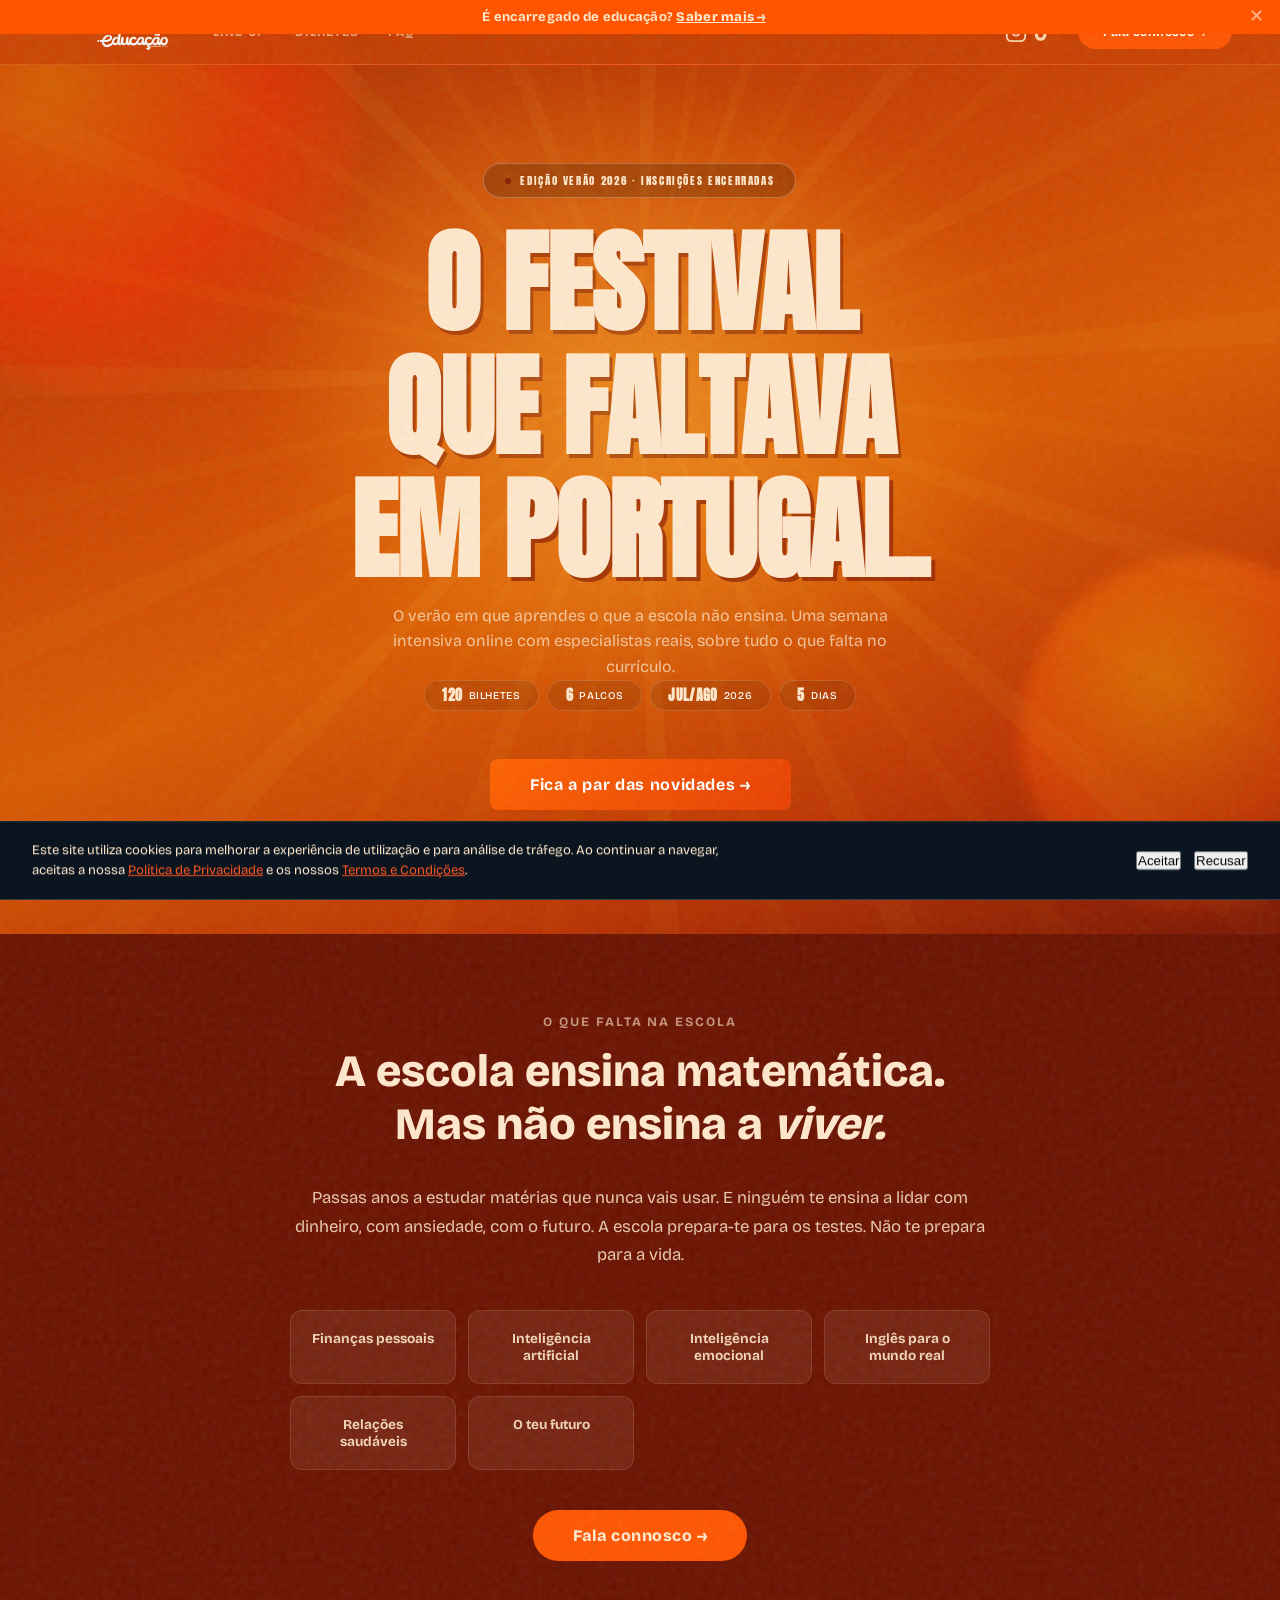
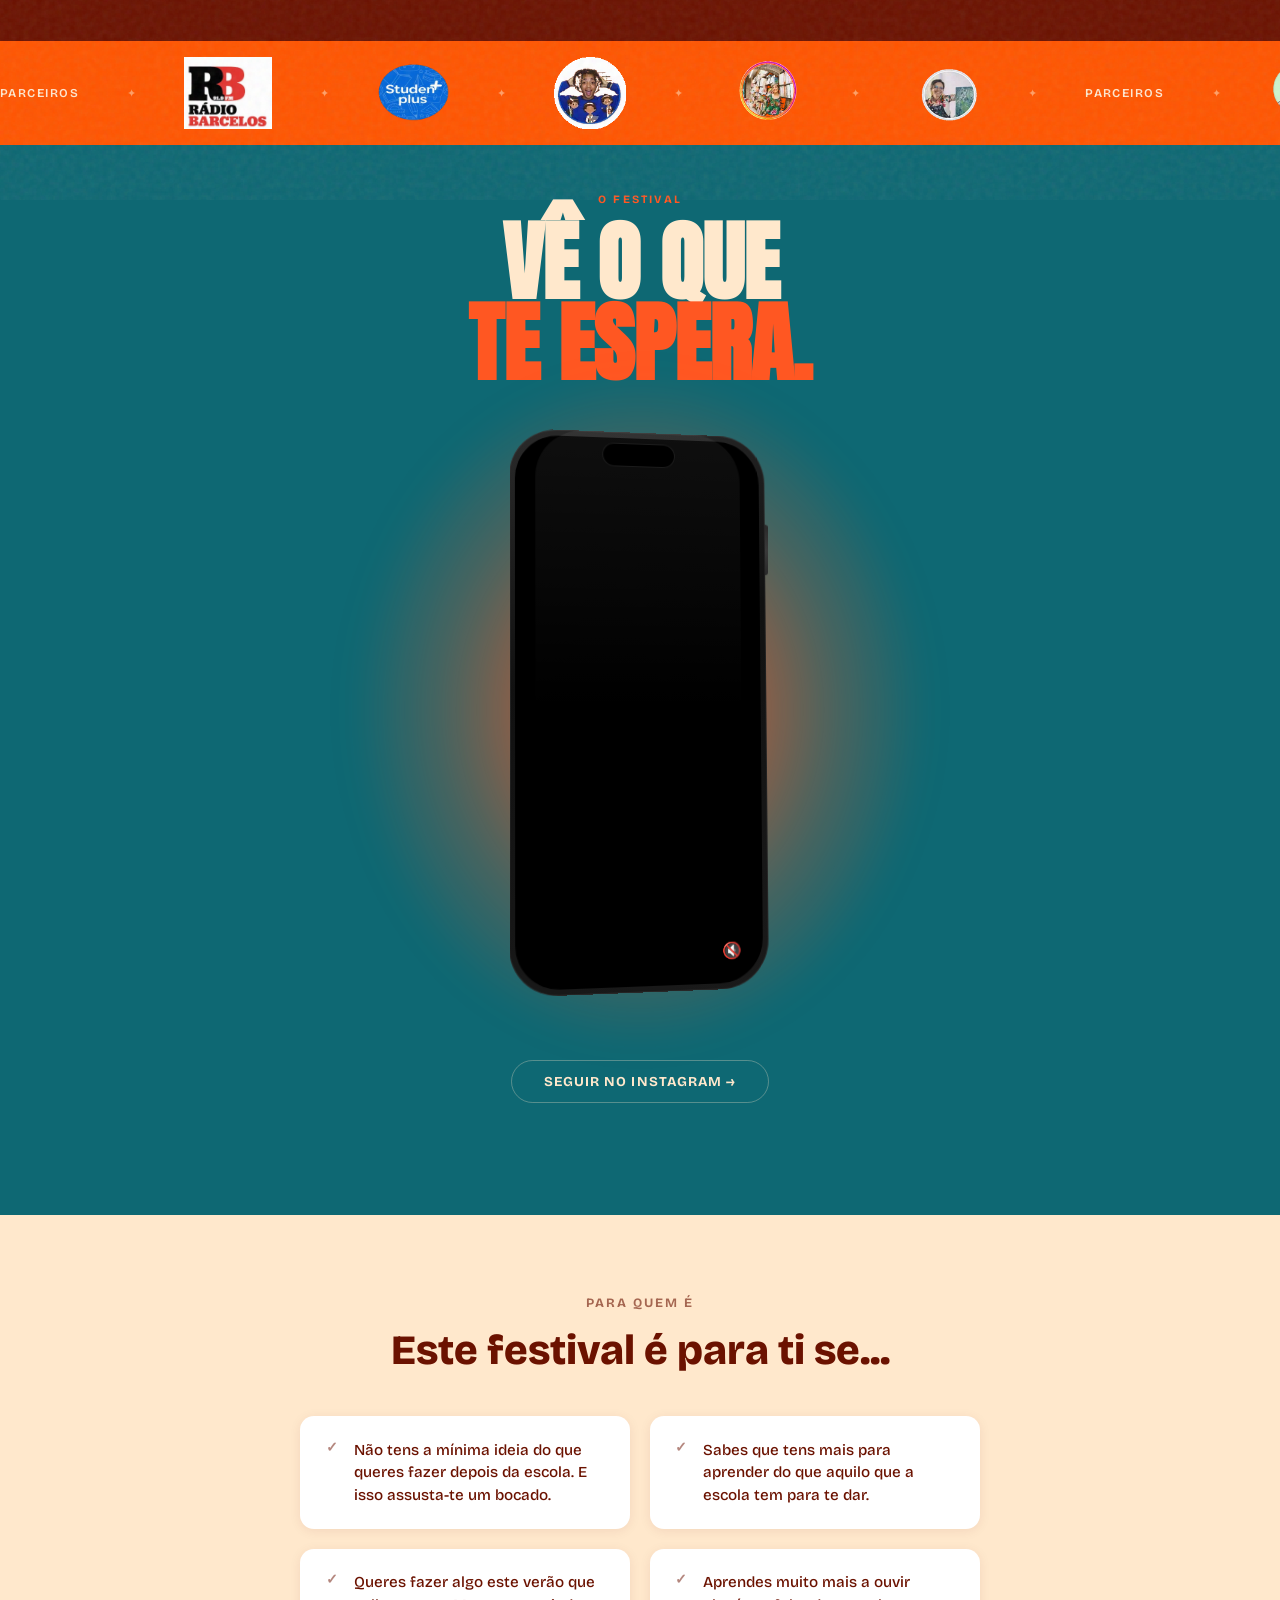
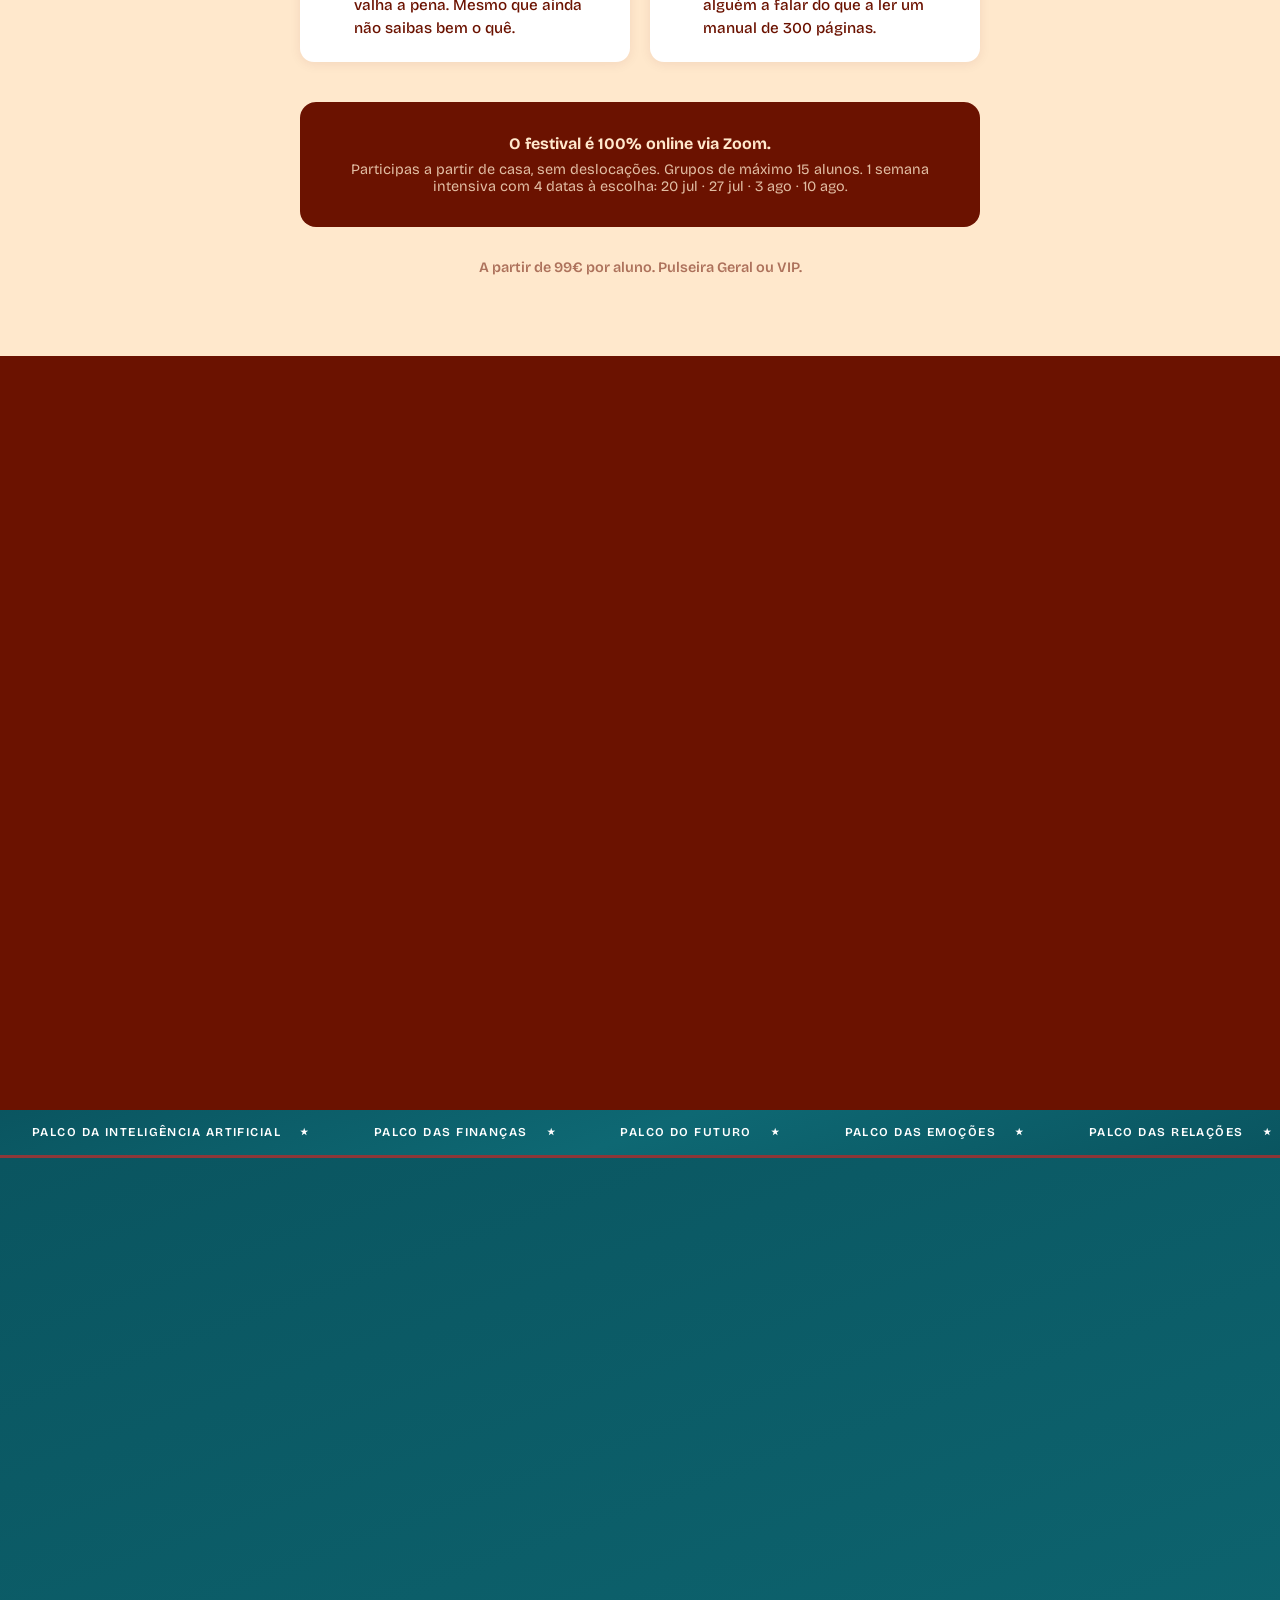
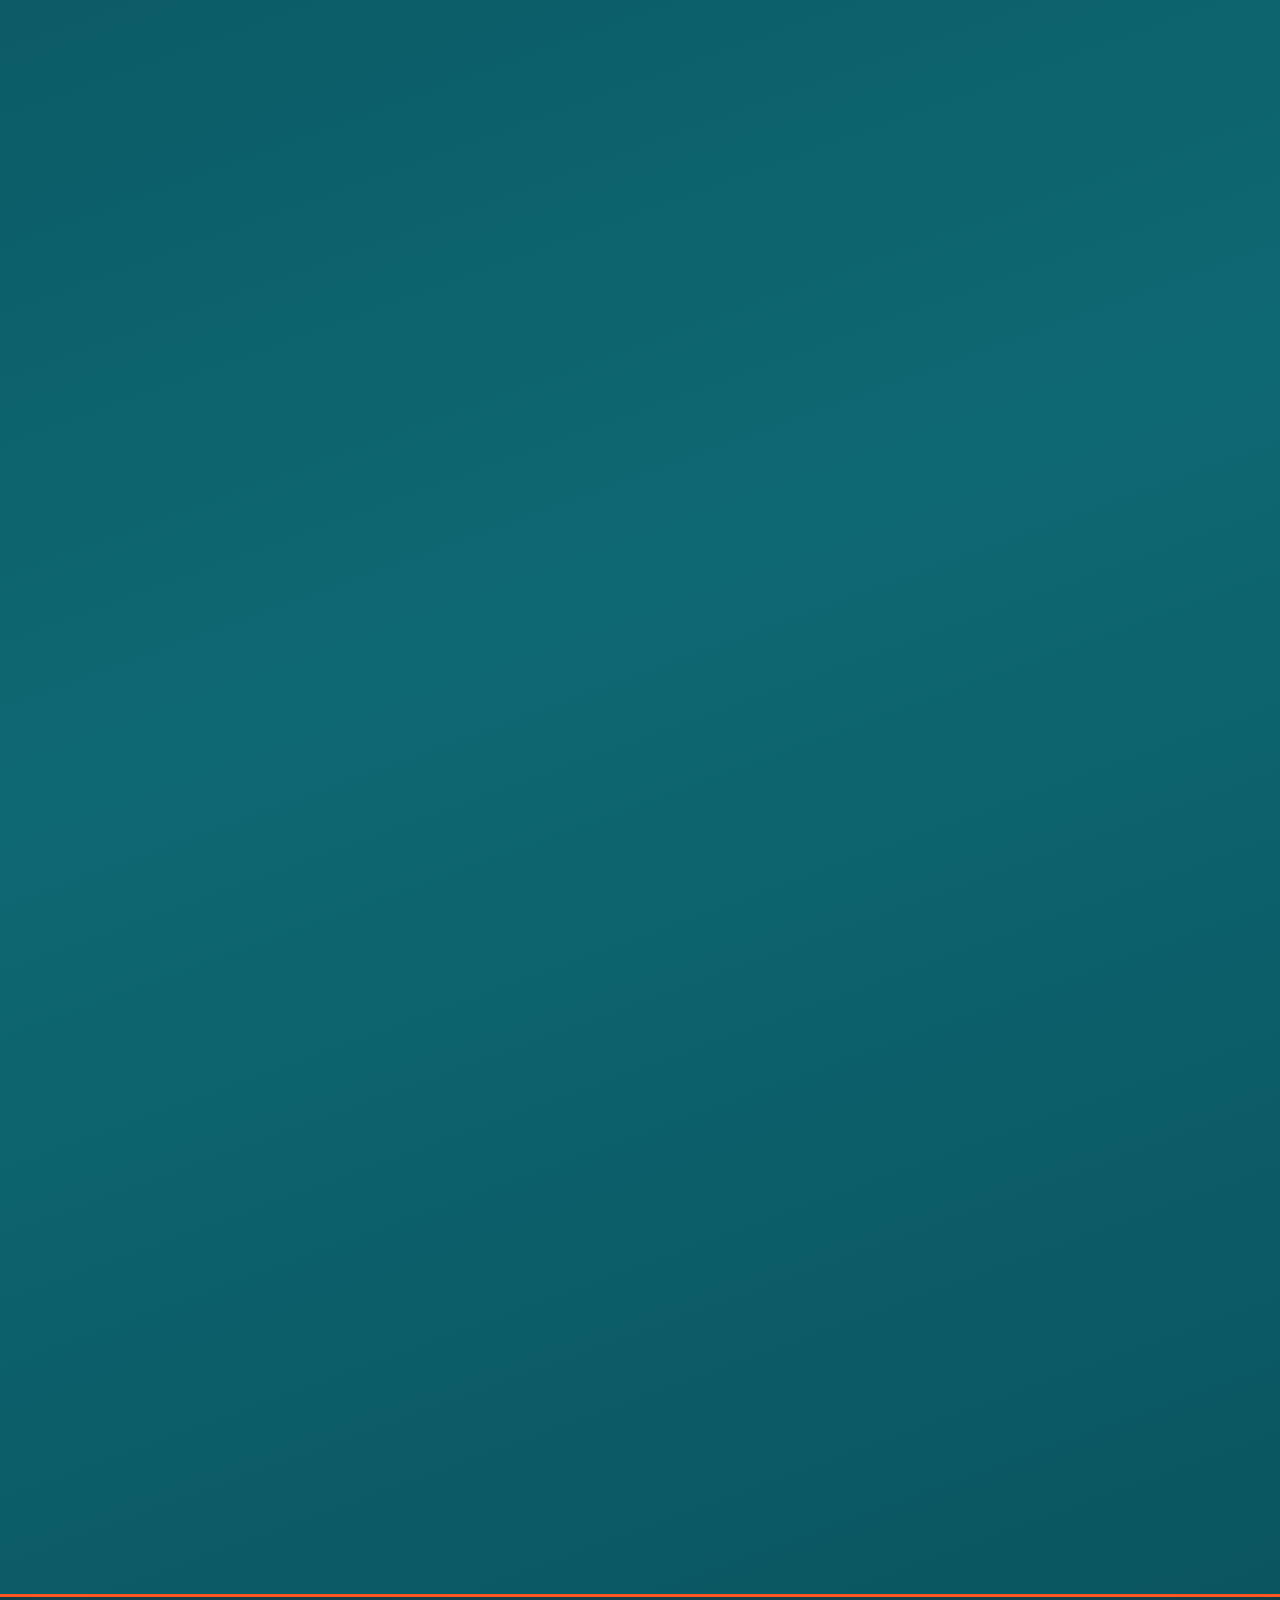
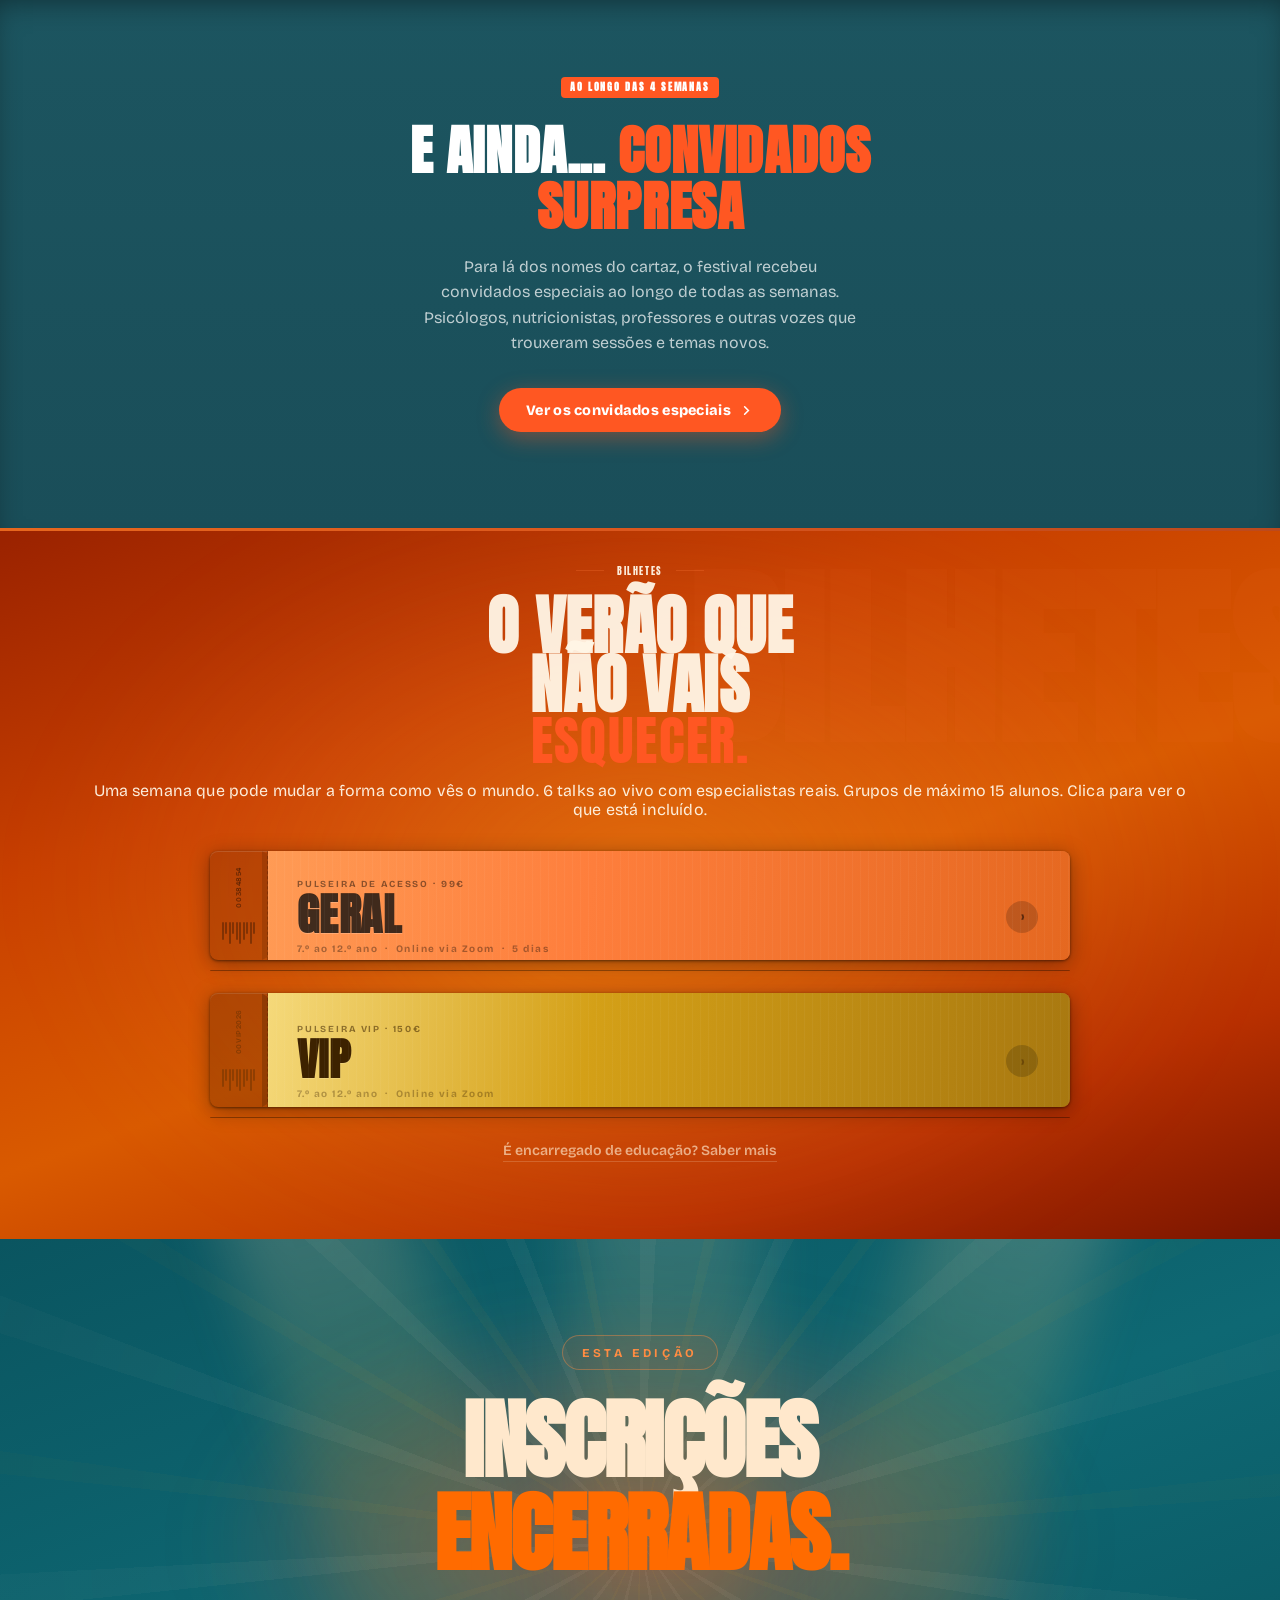
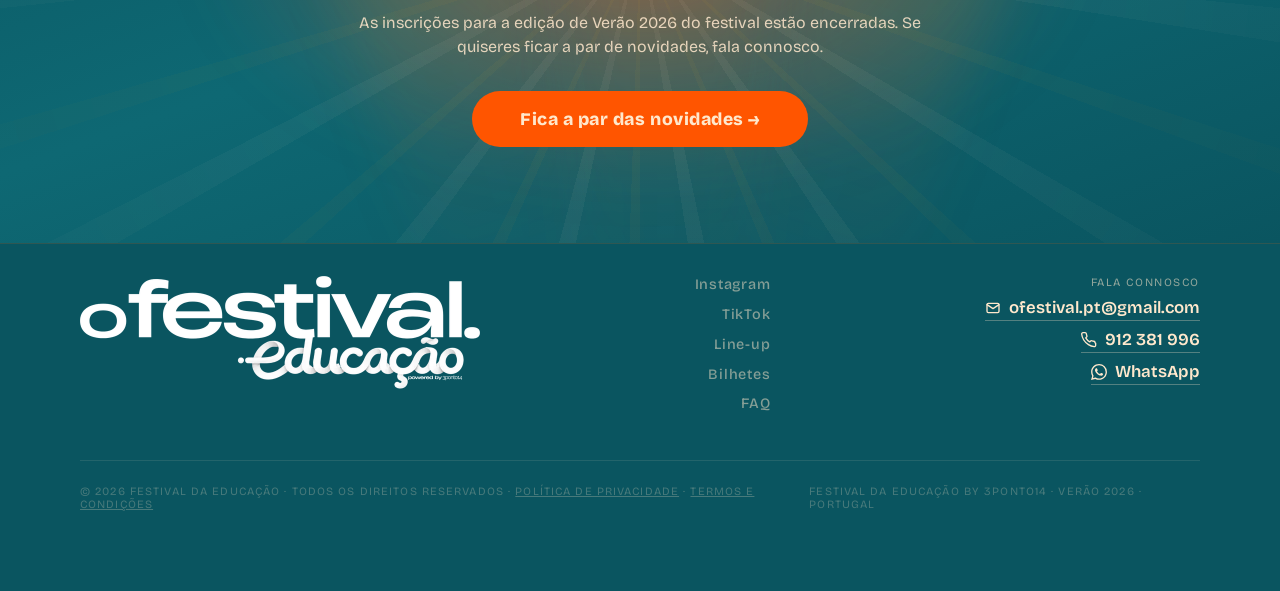
==== commit e183b6ba: "Ajustar linguagem: nao prometer proxima edicao - Remover 'proxima edicao em breve' e promessas de av" ====
--- a/index.html
+++ b/index.html
@@ -2179,7 +2179,7 @@
   <div class="hero-content">
     <div class="hero-badge">
       <span class="dot"></span>
-      Verão 2026 · Inscrições encerradas · Próxima edição em breve
+      Edição Verão 2026 · Inscrições encerradas
     </div>
 
     <h1 class="hero-title">
@@ -2210,9 +2210,9 @@
     </div>
 
     <div style="display:flex;flex-direction:column;align-items:center;gap:0.75rem;">
-      <a href="https://wa.link/cw8seg" target="_blank" rel="noopener" class="btn-dark" style="margin:0 auto;display:inline-block;font-size:1rem;padding:1rem 2.5rem;text-decoration:none;">Quero saber da próxima edição →</a>
+      <a href="https://wa.link/cw8seg" target="_blank" rel="noopener" class="btn-dark" style="margin:0 auto;display:inline-block;font-size:1rem;padding:1rem 2.5rem;text-decoration:none;">Fica a par das novidades →</a>
     </div>
-    <span class="form-note" style="display:block;text-align:center;margin-top:0.8rem;">As inscrições para esta edição fecharam. A próxima ainda não foi anunciada.</span>
+    <span class="form-note" style="display:block;text-align:center;margin-top:0.8rem;">As inscrições para a edição de Verão 2026 estão encerradas.</span>
   </div>
 </section>
 
@@ -2890,9 +2890,9 @@
       Inscrições<br>
       <em>encerradas.</em>
     </h2>
-    <p class="cta-form-intro reveal">As inscrições para esta edição do festival estão encerradas. A próxima edição ainda não foi anunciada. Deixa o teu contacto e avisamos-te assim que abrir.</p>
+    <p class="cta-form-intro reveal">As inscrições para a edição de Verão 2026 do festival estão encerradas. Se quiseres ficar a par de novidades, fala connosco.</p>
     <div style="display:flex;flex-direction:column;align-items:center;gap:1rem;margin-top:2rem;">
-      <a href="https://wa.link/cw8seg" target="_blank" rel="noopener" style="display:inline-block;background:#FF5500;color:#FFE8CC;font-weight:800;font-size:1.1rem;padding:1.1rem 3rem;border-radius:999px;text-decoration:none;letter-spacing:0.03em;">Quero saber da próxima edição →</a>
+      <a href="https://wa.link/cw8seg" target="_blank" rel="noopener" style="display:inline-block;background:#FF5500;color:#FFE8CC;font-weight:800;font-size:1.1rem;padding:1.1rem 3rem;border-radius:999px;text-decoration:none;letter-spacing:0.03em;">Fica a par das novidades →</a>
     </div>
   </div>
 </section>
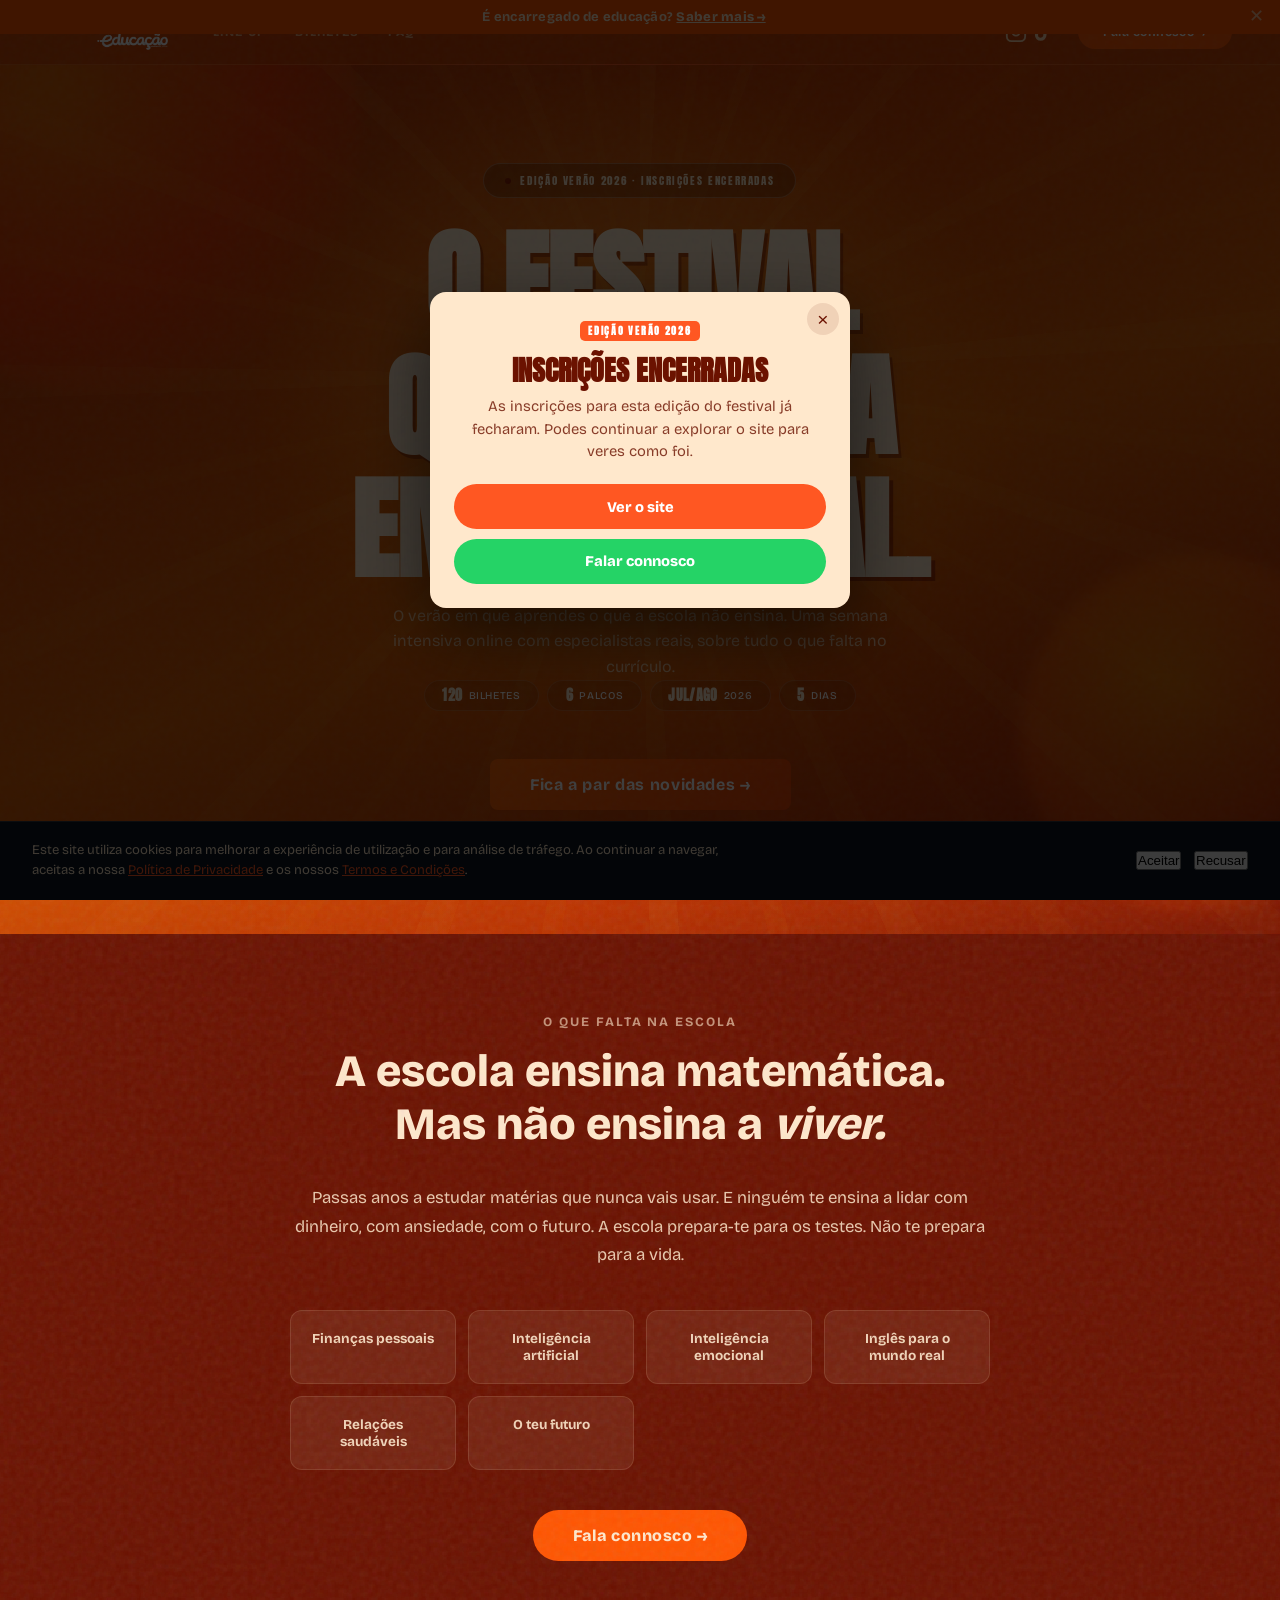
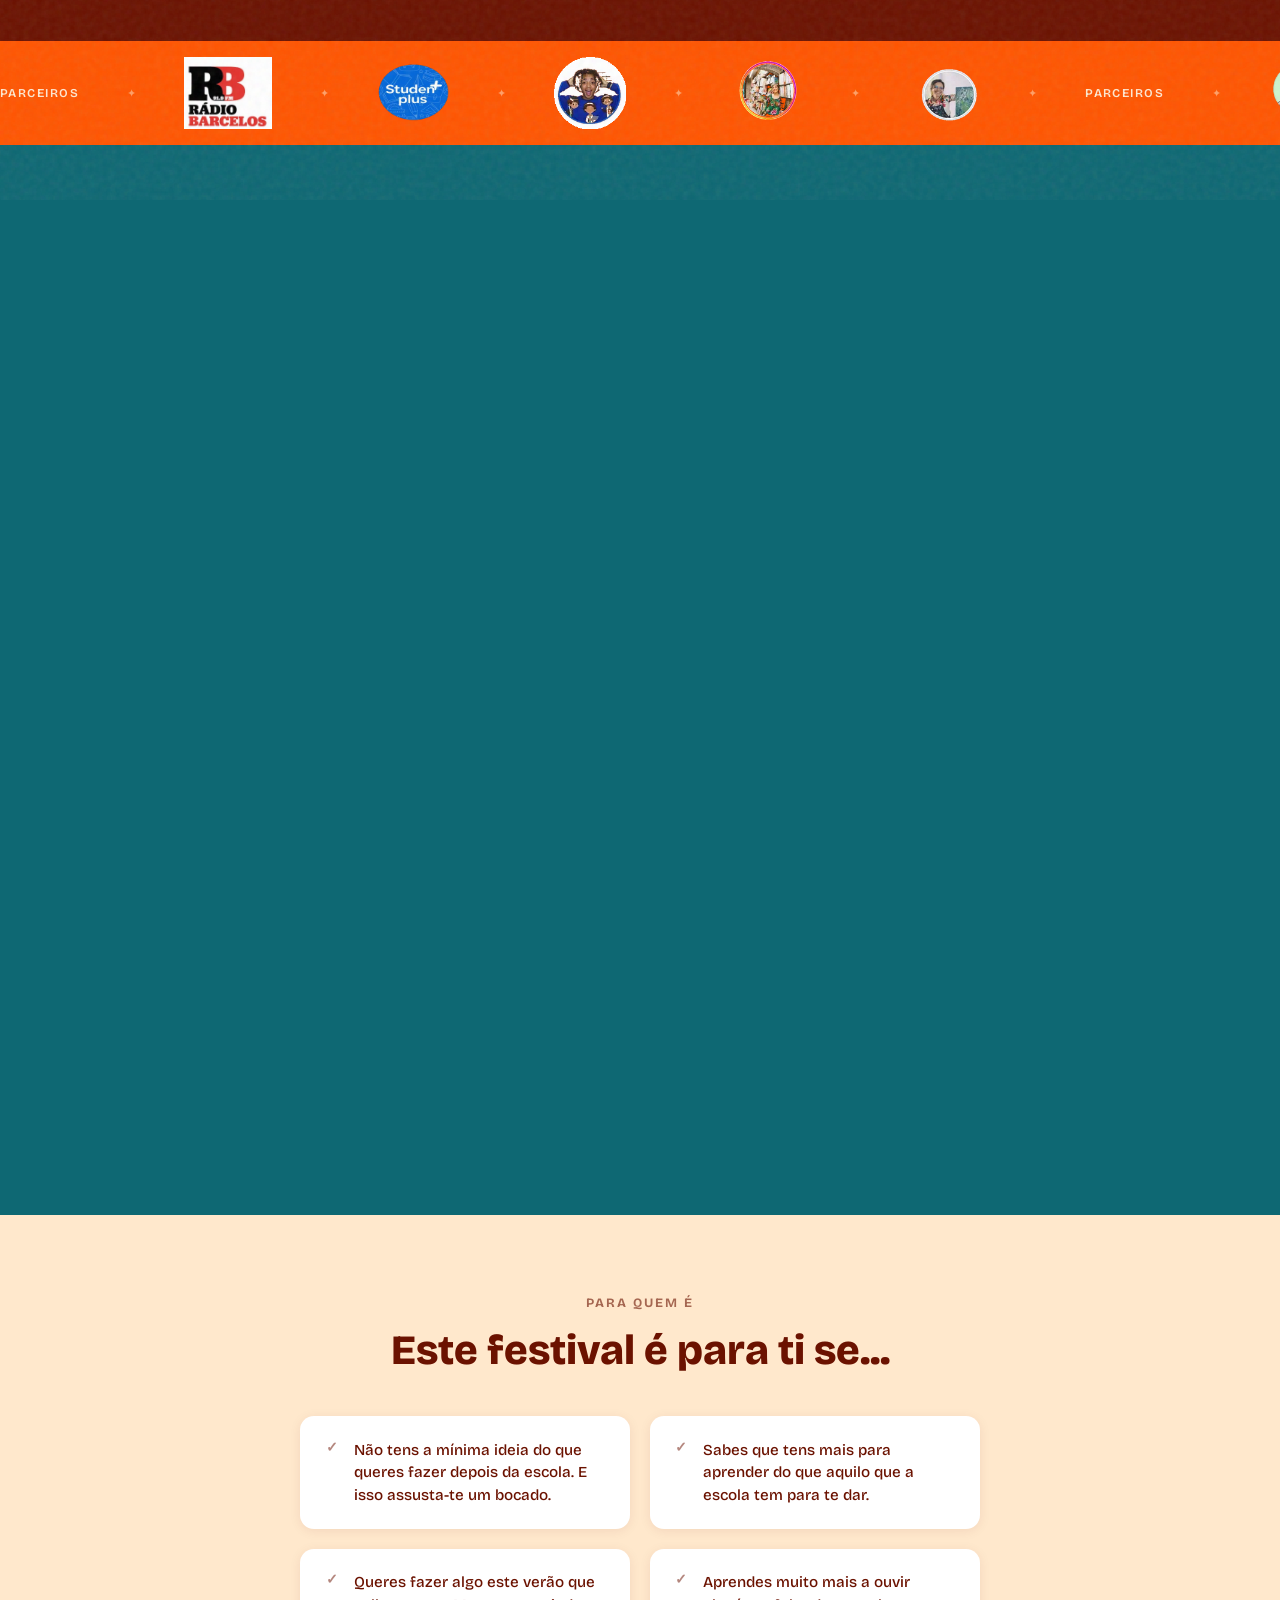
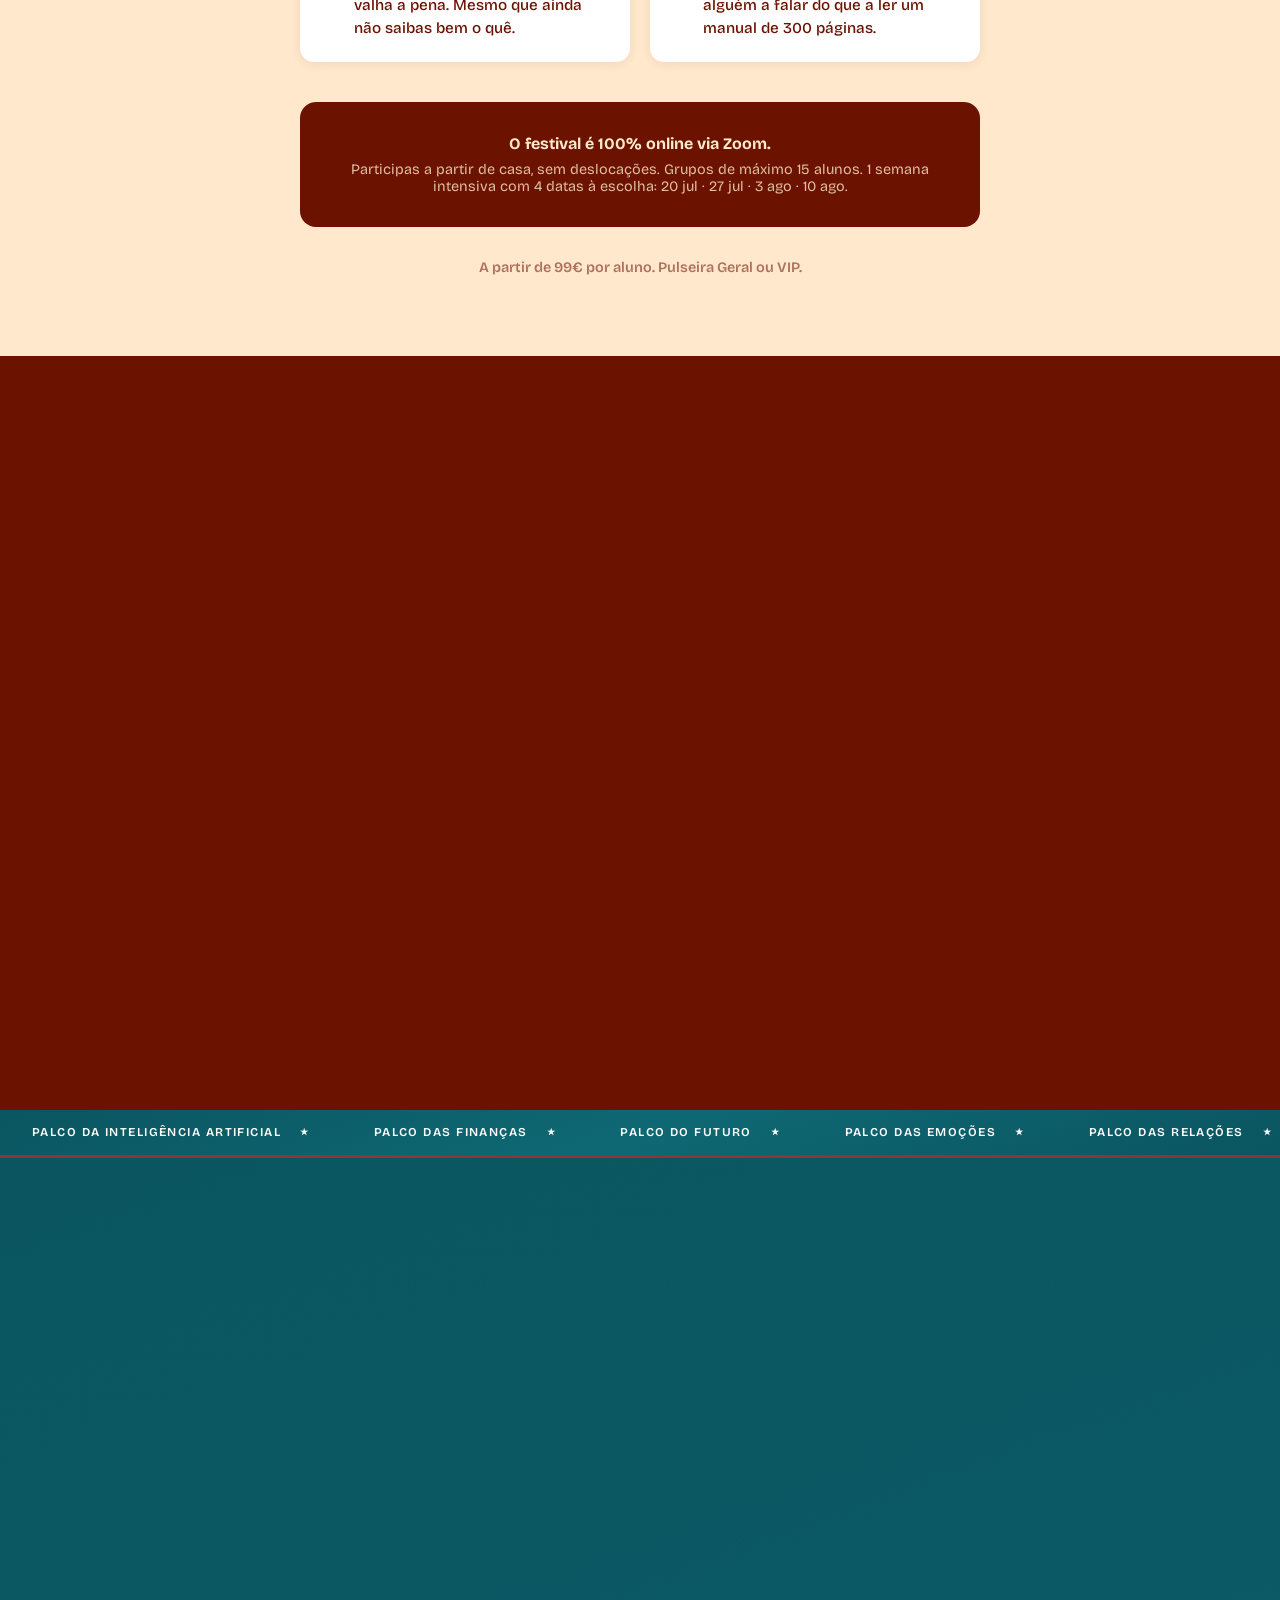
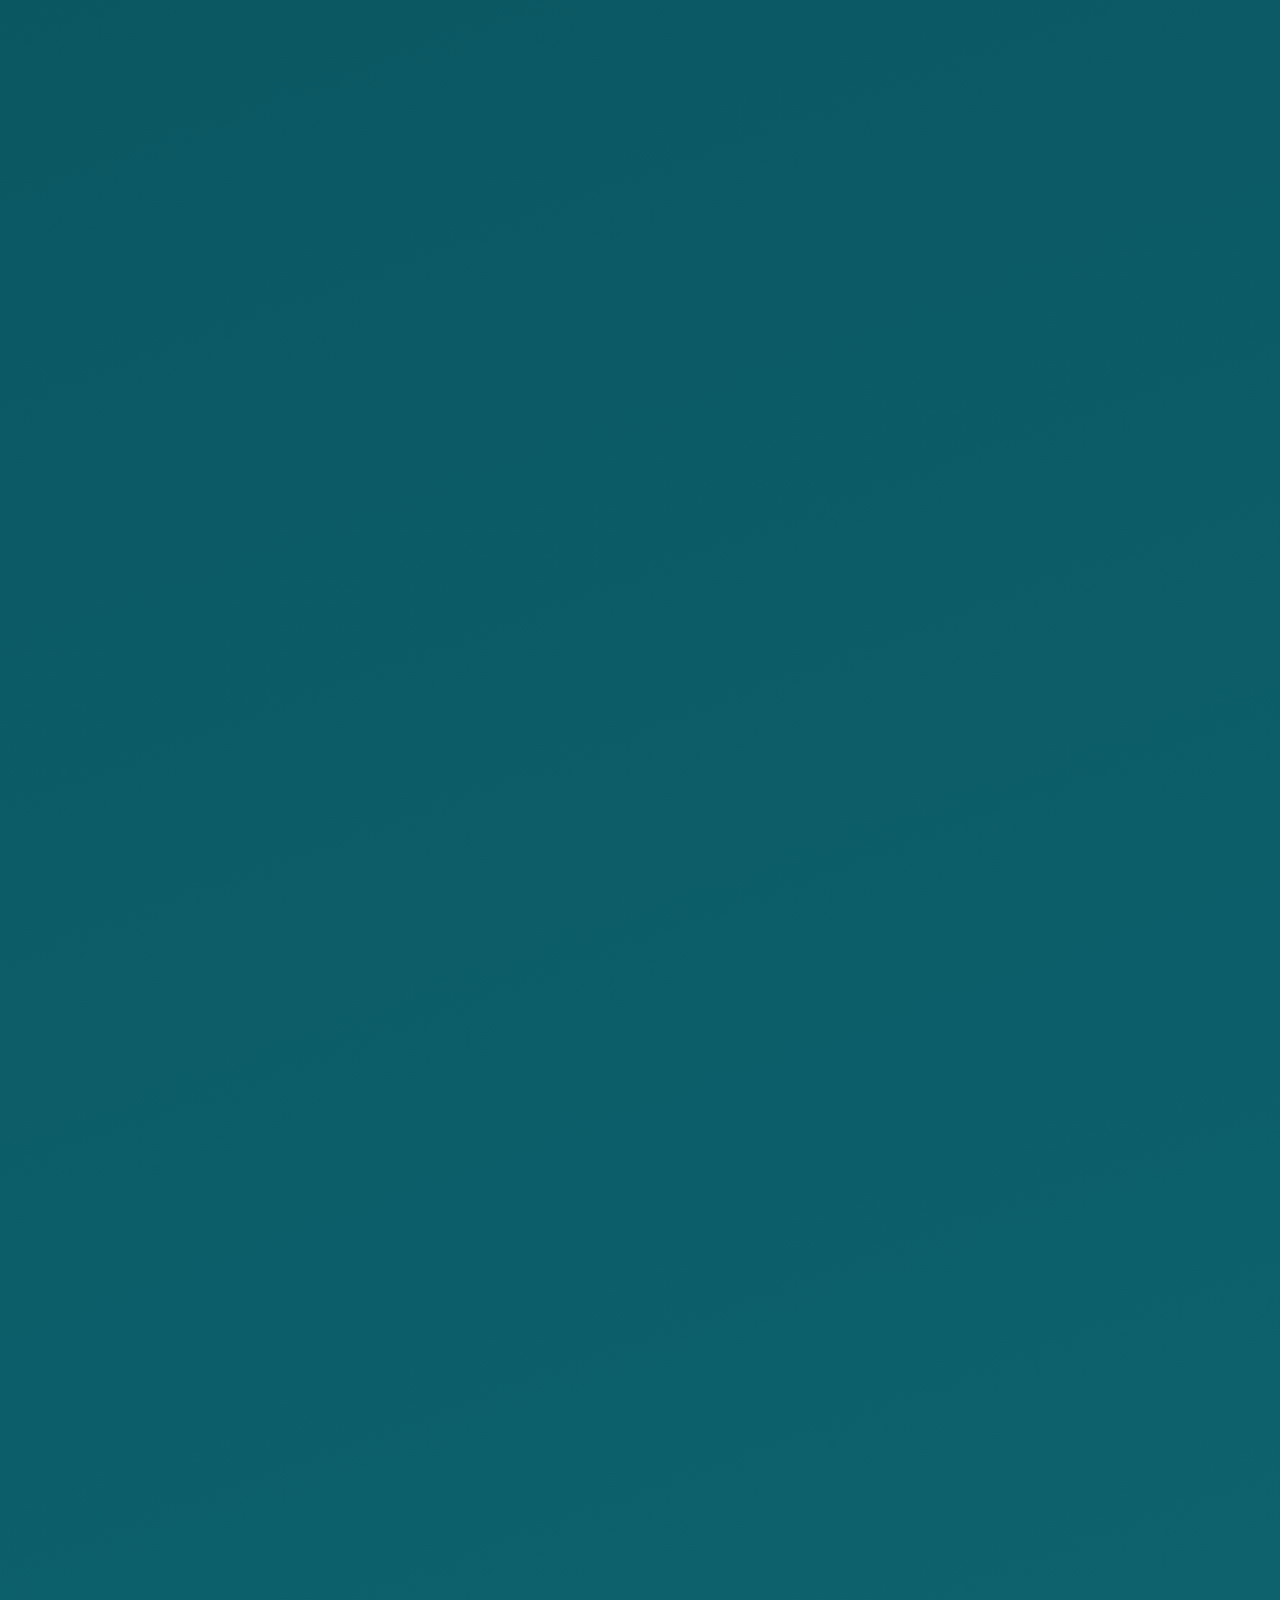
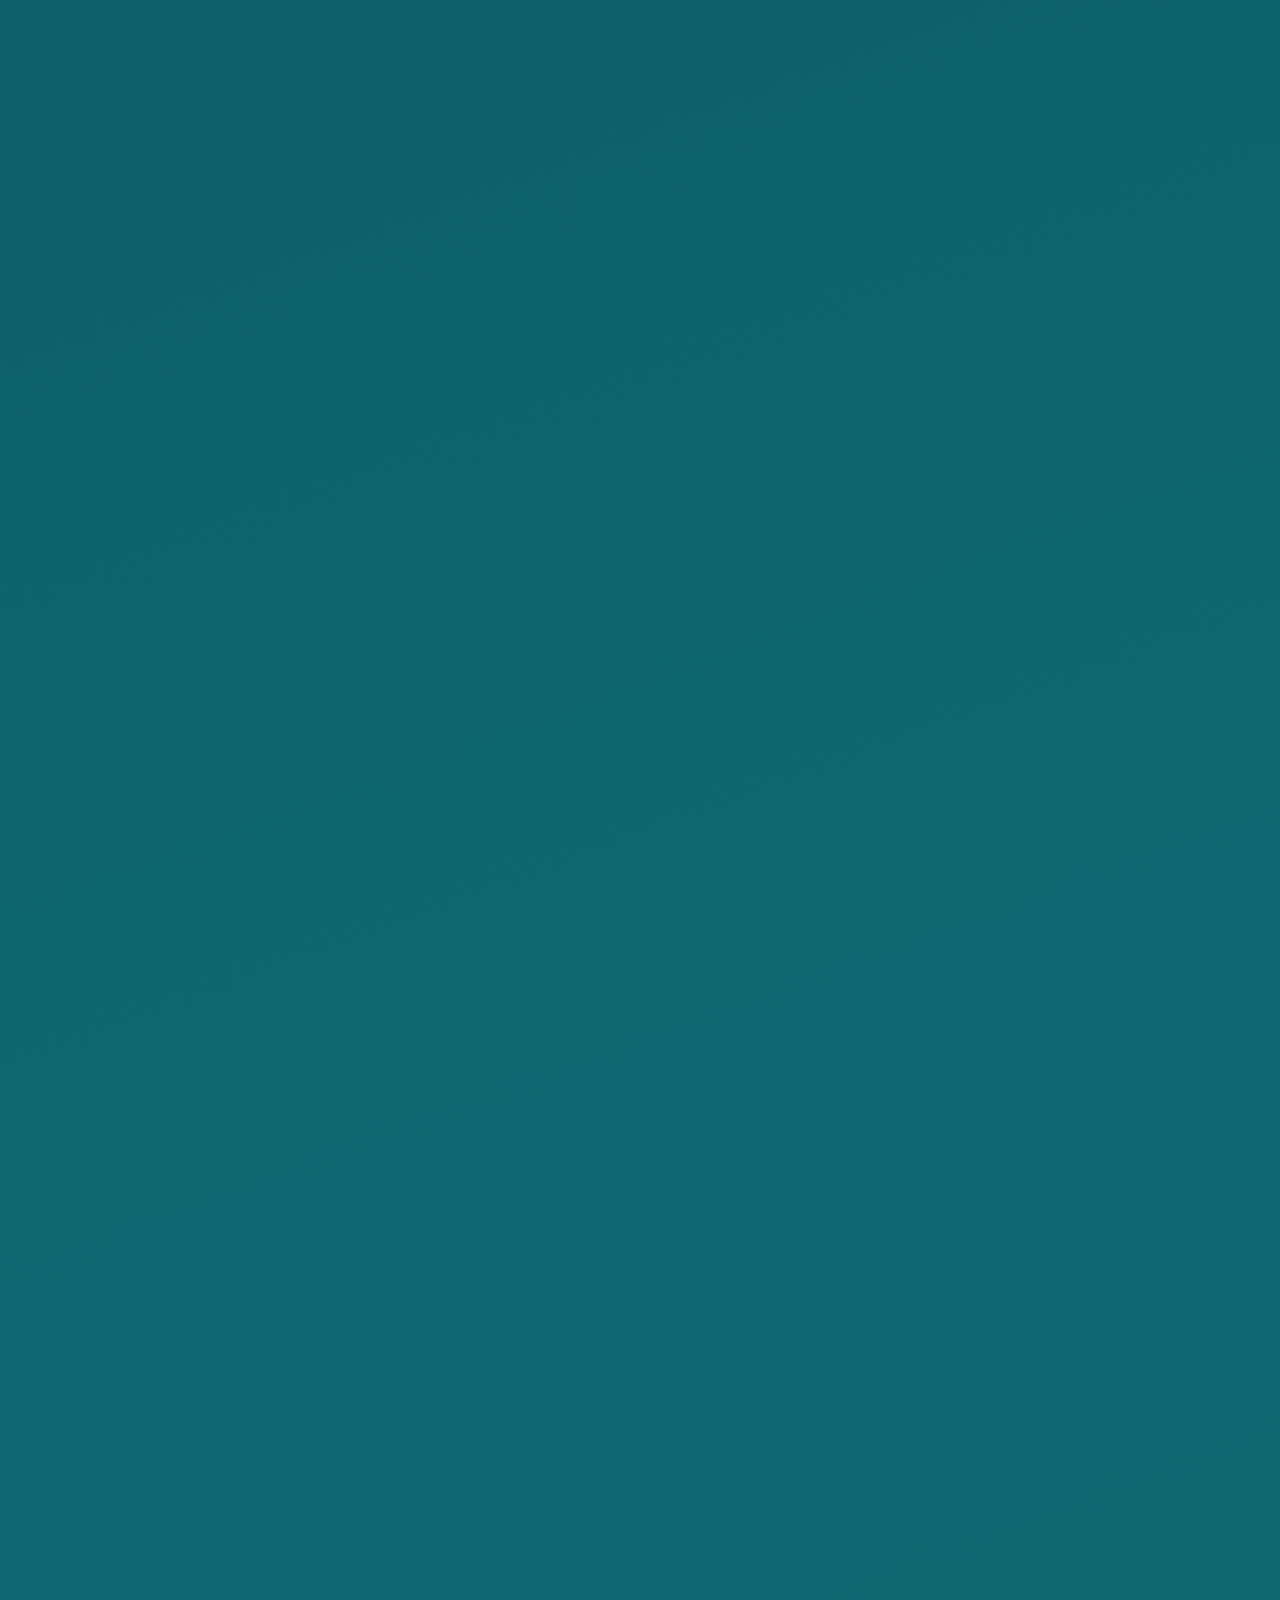
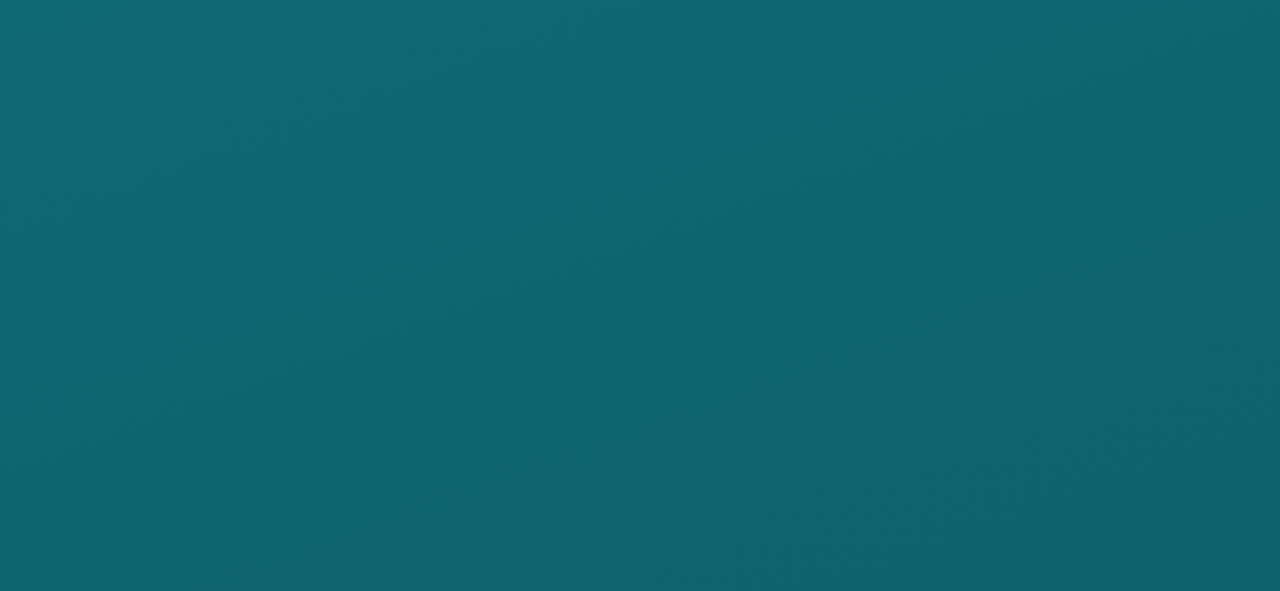
==== commit 68f2a3bf: "Pop-up de inscricoes encerradas nas duas paginas - Modal a abrir em todas as visitas, com botao para" ====
--- a/index.html
+++ b/index.html
@@ -1523,6 +1523,54 @@
   transition:transform 0.2s var(--ease-spring),box-shadow 0.2s,background 0.2s;
 }
 .surprise-cta-btn:hover{transform:translateY(-2px) scale(1.03);background:#FF6B33;box-shadow:0 10px 30px rgba(255,87,34,0.55);}
+
+/* ── POP-UP INSCRIÇÕES ENCERRADAS ─────────────────── */
+.closed-modal-overlay{
+  position:fixed;inset:0;width:100vw;height:100vh;
+  background:rgba(0,0,0,0.75);z-index:100000;
+  display:none;align-items:center;justify-content:center;padding:1.2rem;
+  animation:infoModalFade 0.25s ease;
+}
+.closed-modal-overlay.open{display:flex;}
+.closed-modal{
+  background:var(--cream);color:var(--dark);
+  border-radius:16px;padding:1.8rem 1.5rem 1.5rem;
+  max-width:420px;width:100%;position:relative;text-align:center;
+  box-shadow:0 24px 70px rgba(0,0,0,0.55);
+  font-family:'Bricolage Grotesque',sans-serif;
+}
+.closed-modal-close{
+  position:absolute;top:0.7rem;right:0.7rem;width:32px;height:32px;
+  border-radius:50%;background:rgba(107,18,0,0.1);border:none;cursor:pointer;
+  font-size:1.2rem;color:var(--dark);display:flex;align-items:center;justify-content:center;line-height:1;
+}
+.closed-modal-close:hover{background:rgba(107,18,0,0.2);}
+.closed-modal-tag{
+  display:inline-block;background:var(--burnt);color:#fff;
+  font-family:'Anton',sans-serif;font-weight:800;font-size:0.6rem;
+  letter-spacing:0.18em;text-transform:uppercase;
+  padding:0.35em 0.85em;border-radius:5px;margin-bottom:0.9rem;
+}
+.closed-modal-title{
+  font-family:'Anton',sans-serif;font-weight:800;
+  font-size:1.75rem;line-height:1.05;text-transform:uppercase;
+  color:var(--dark);margin-bottom:0.6rem;
+}
+.closed-modal-text{font-size:0.92rem;line-height:1.55;opacity:0.8;margin-bottom:1.3rem;}
+.closed-modal-actions{display:flex;flex-direction:column;gap:0.6rem;}
+.closed-modal-btn{
+  display:block;width:100%;padding:0.85rem 1.2rem;border-radius:100px;
+  font-family:'Bricolage Grotesque',sans-serif;font-weight:800;font-size:0.92rem;
+  border:none;cursor:pointer;text-decoration:none;text-align:center;
+  transition:transform 0.2s,filter 0.2s;
+}
+.closed-modal-btn:hover{transform:translateY(-1px);filter:brightness(1.06);}
+.closed-modal-btn--primary{background:var(--burnt);color:#fff;}
+.closed-modal-btn--wa{background:#25D366;color:#fff;}
+@media(max-width:480px){
+  .closed-modal{padding:1.6rem 1.2rem 1.2rem;}
+  .closed-modal-title{font-size:1.45rem;}
+}
 @media(max-width:768px){
   .section-faq{padding:2.5rem 1.2rem;}
   .faq-header{margin-bottom:1.5rem;}
@@ -2897,6 +2945,31 @@
   </div>
 </section>
 
+
+<!-- POP-UP INSCRIÇÕES ENCERRADAS -->
+<div class="closed-modal-overlay" id="closedModal" role="dialog" aria-modal="true" aria-labelledby="closedModalTitle">
+  <div class="closed-modal">
+    <button type="button" class="closed-modal-close" aria-label="Fechar" onclick="closeClosedModal()">×</button>
+    <div class="closed-modal-tag">Edição Verão 2026</div>
+    <div class="closed-modal-title" id="closedModalTitle">Inscrições encerradas</div>
+    <p class="closed-modal-text">As inscrições para esta edição do festival já fecharam. Podes continuar a explorar o site para veres como foi.</p>
+    <div class="closed-modal-actions">
+      <button type="button" class="closed-modal-btn closed-modal-btn--primary" onclick="closeClosedModal()">Ver o site</button>
+      <a href="https://wa.link/cw8seg" target="_blank" rel="noopener" class="closed-modal-btn closed-modal-btn--wa">Falar connosco</a>
+    </div>
+  </div>
+</div>
+<script>
+function closeClosedModal(){document.getElementById('closedModal').classList.remove('open');document.body.style.overflow='';}
+(function(){
+  var m=document.getElementById('closedModal');
+  m.addEventListener('click',function(e){if(e.target===this)closeClosedModal();});
+  document.addEventListener('keydown',function(e){if(e.key==='Escape'&&m.classList.contains('open'))closeClosedModal();});
+  window.addEventListener('load',function(){
+    setTimeout(function(){m.classList.add('open');document.body.style.overflow='hidden';},600);
+  });
+})();
+</script>
 
 <!-- INFO MODAL (mobile tooltips) -->
 <div class="info-modal-overlay" id="infoModal" role="dialog" aria-modal="true" aria-labelledby="infoModalName">
